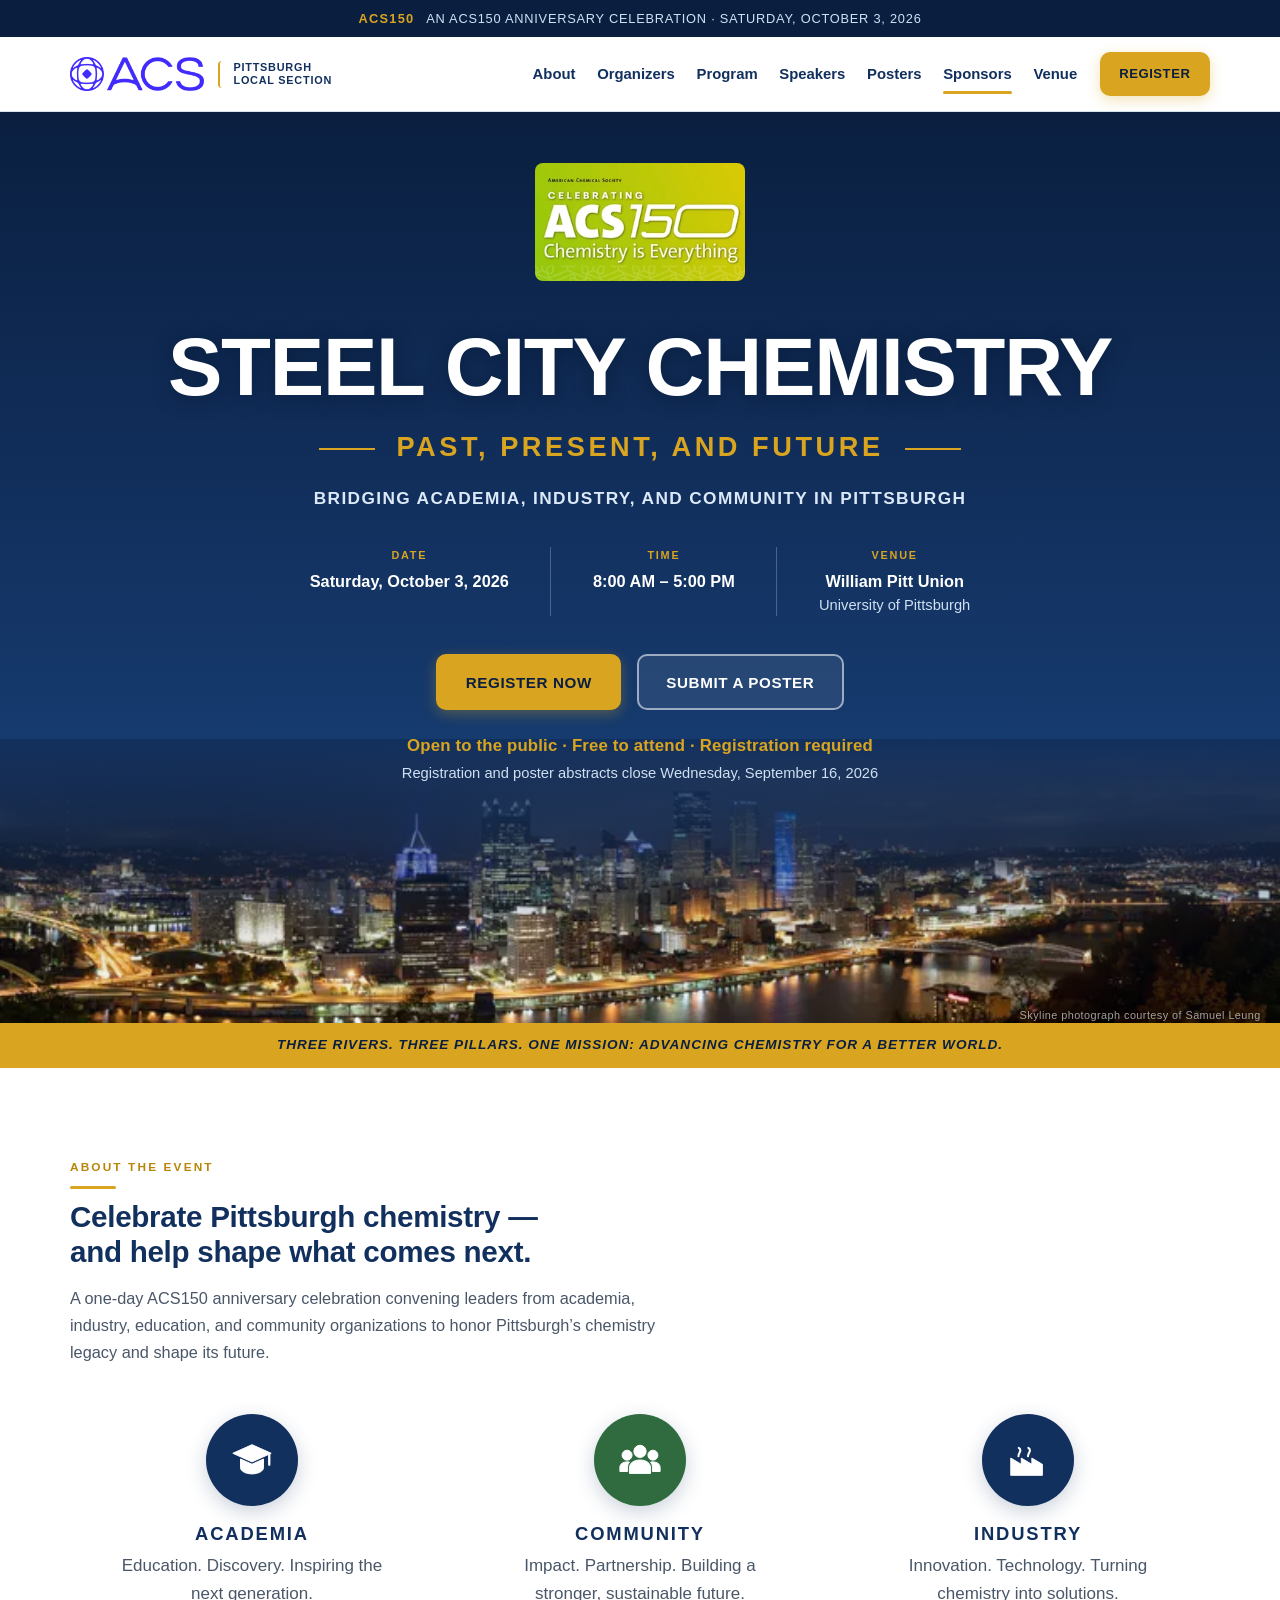
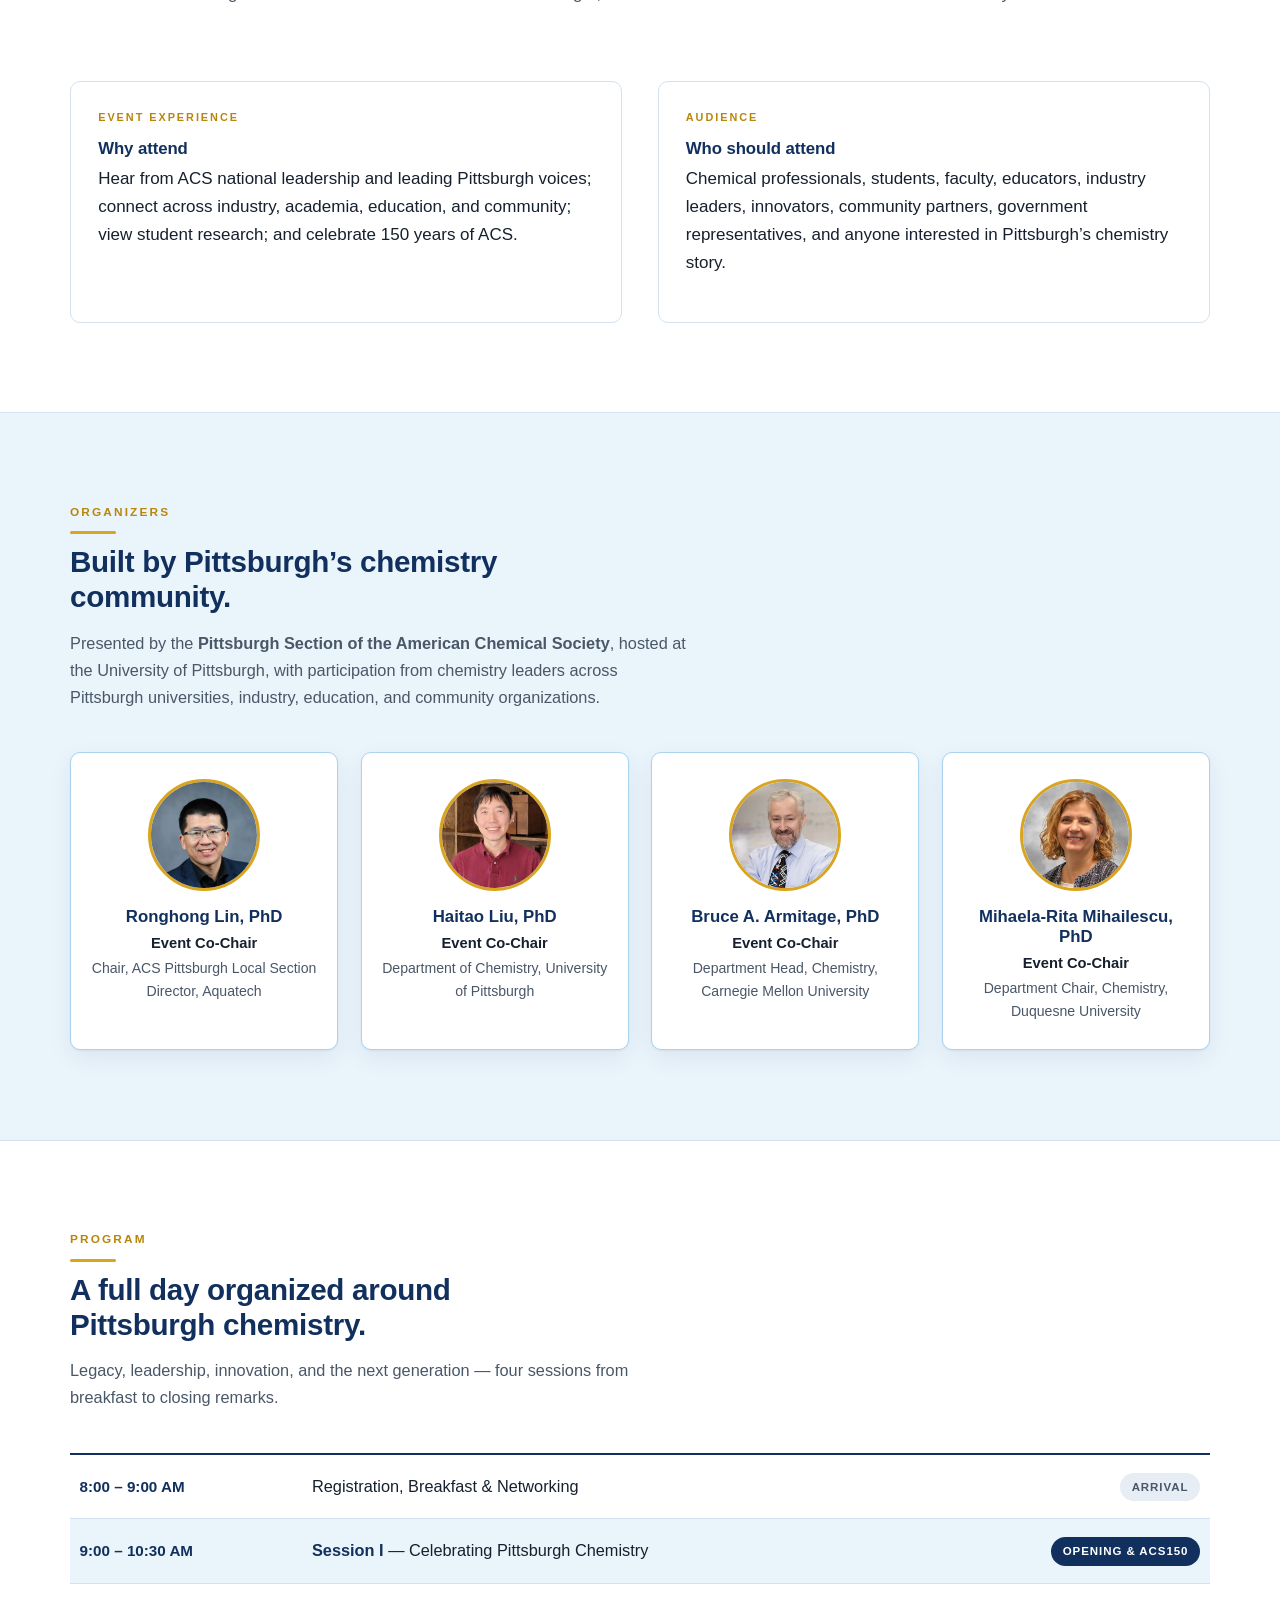
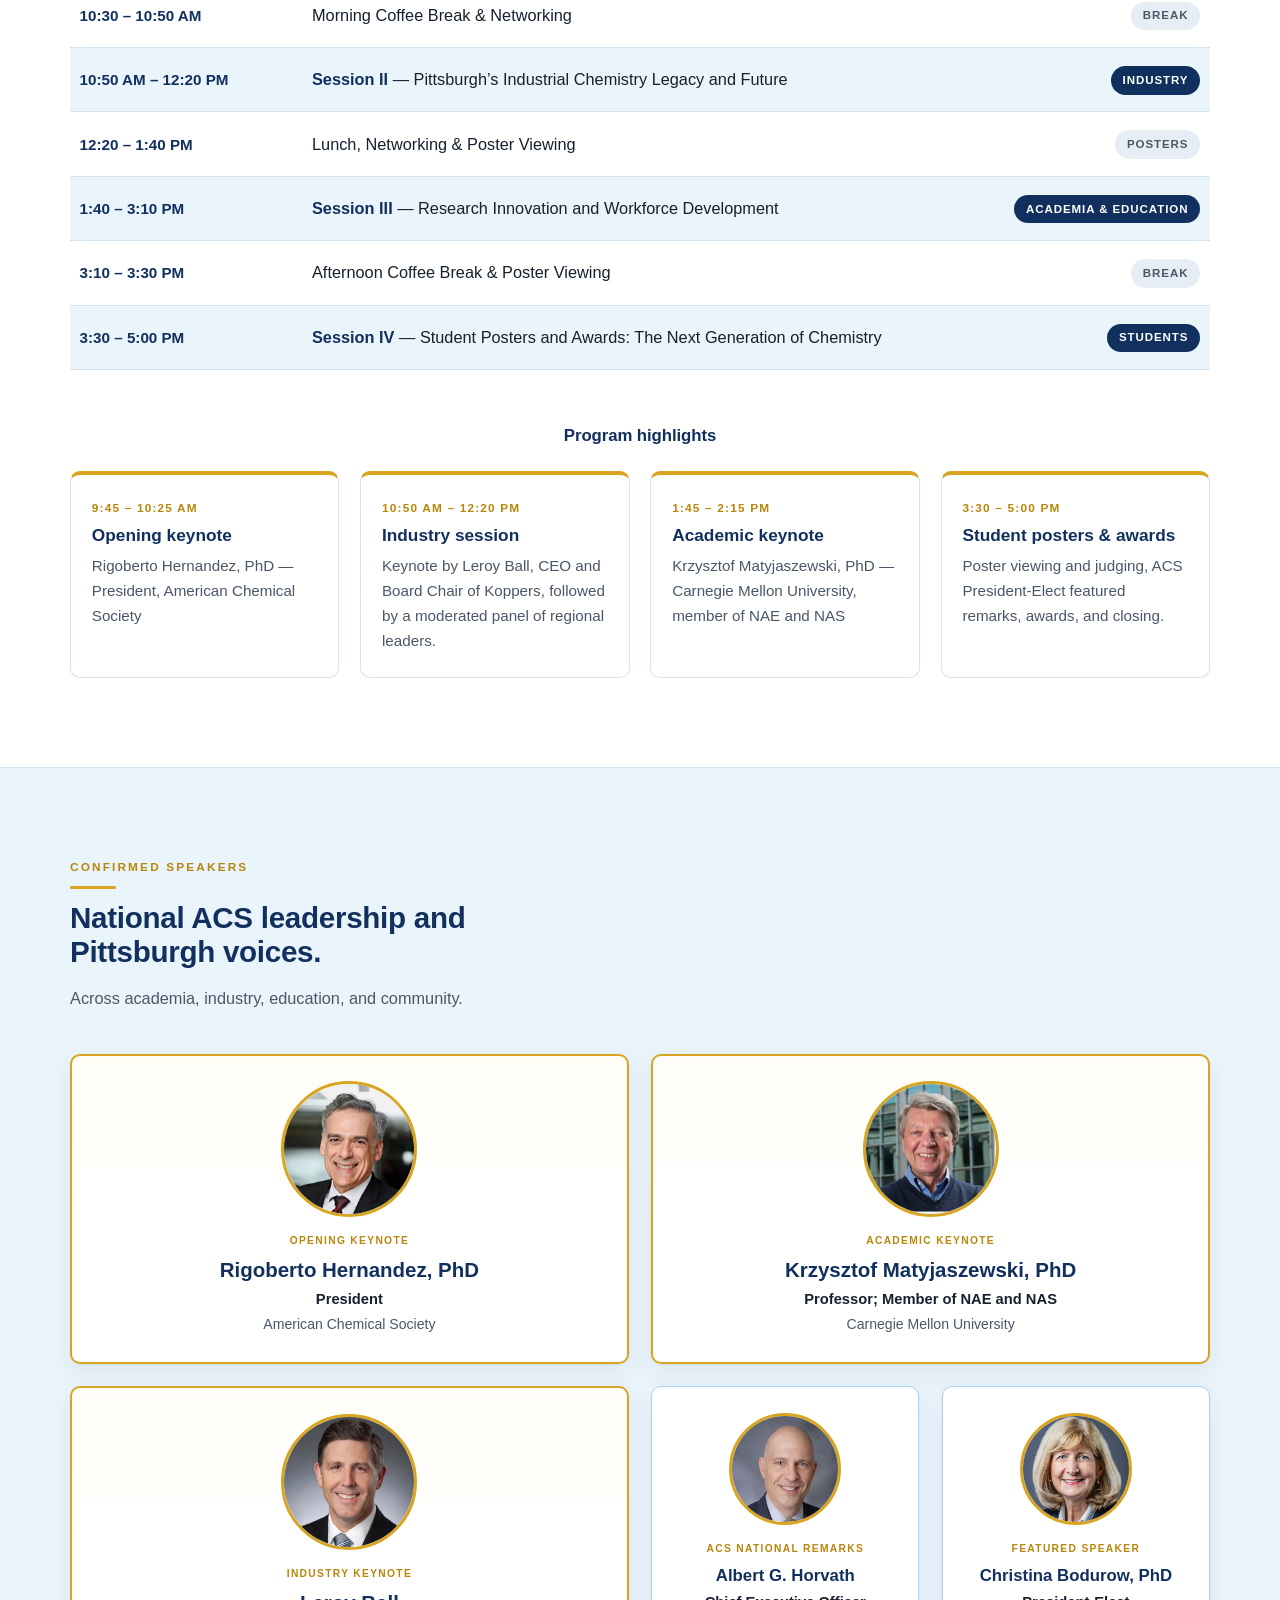
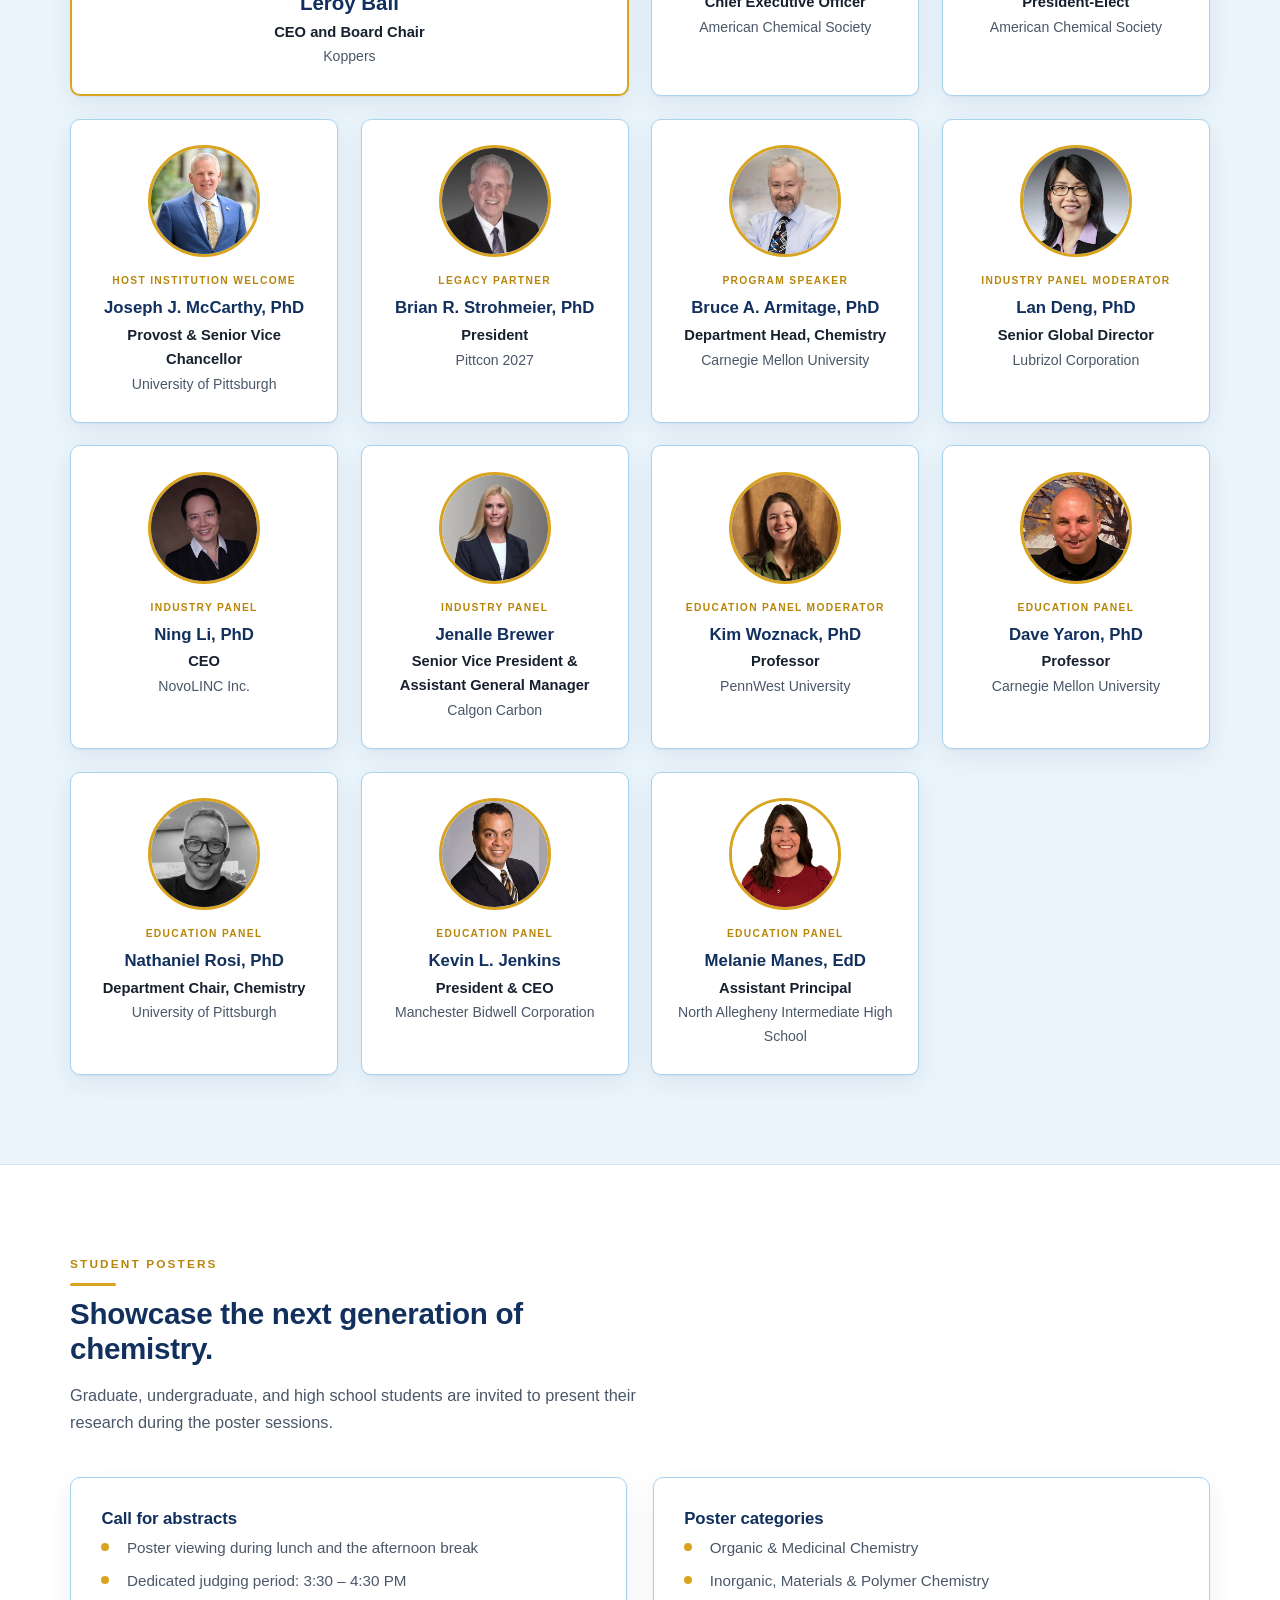
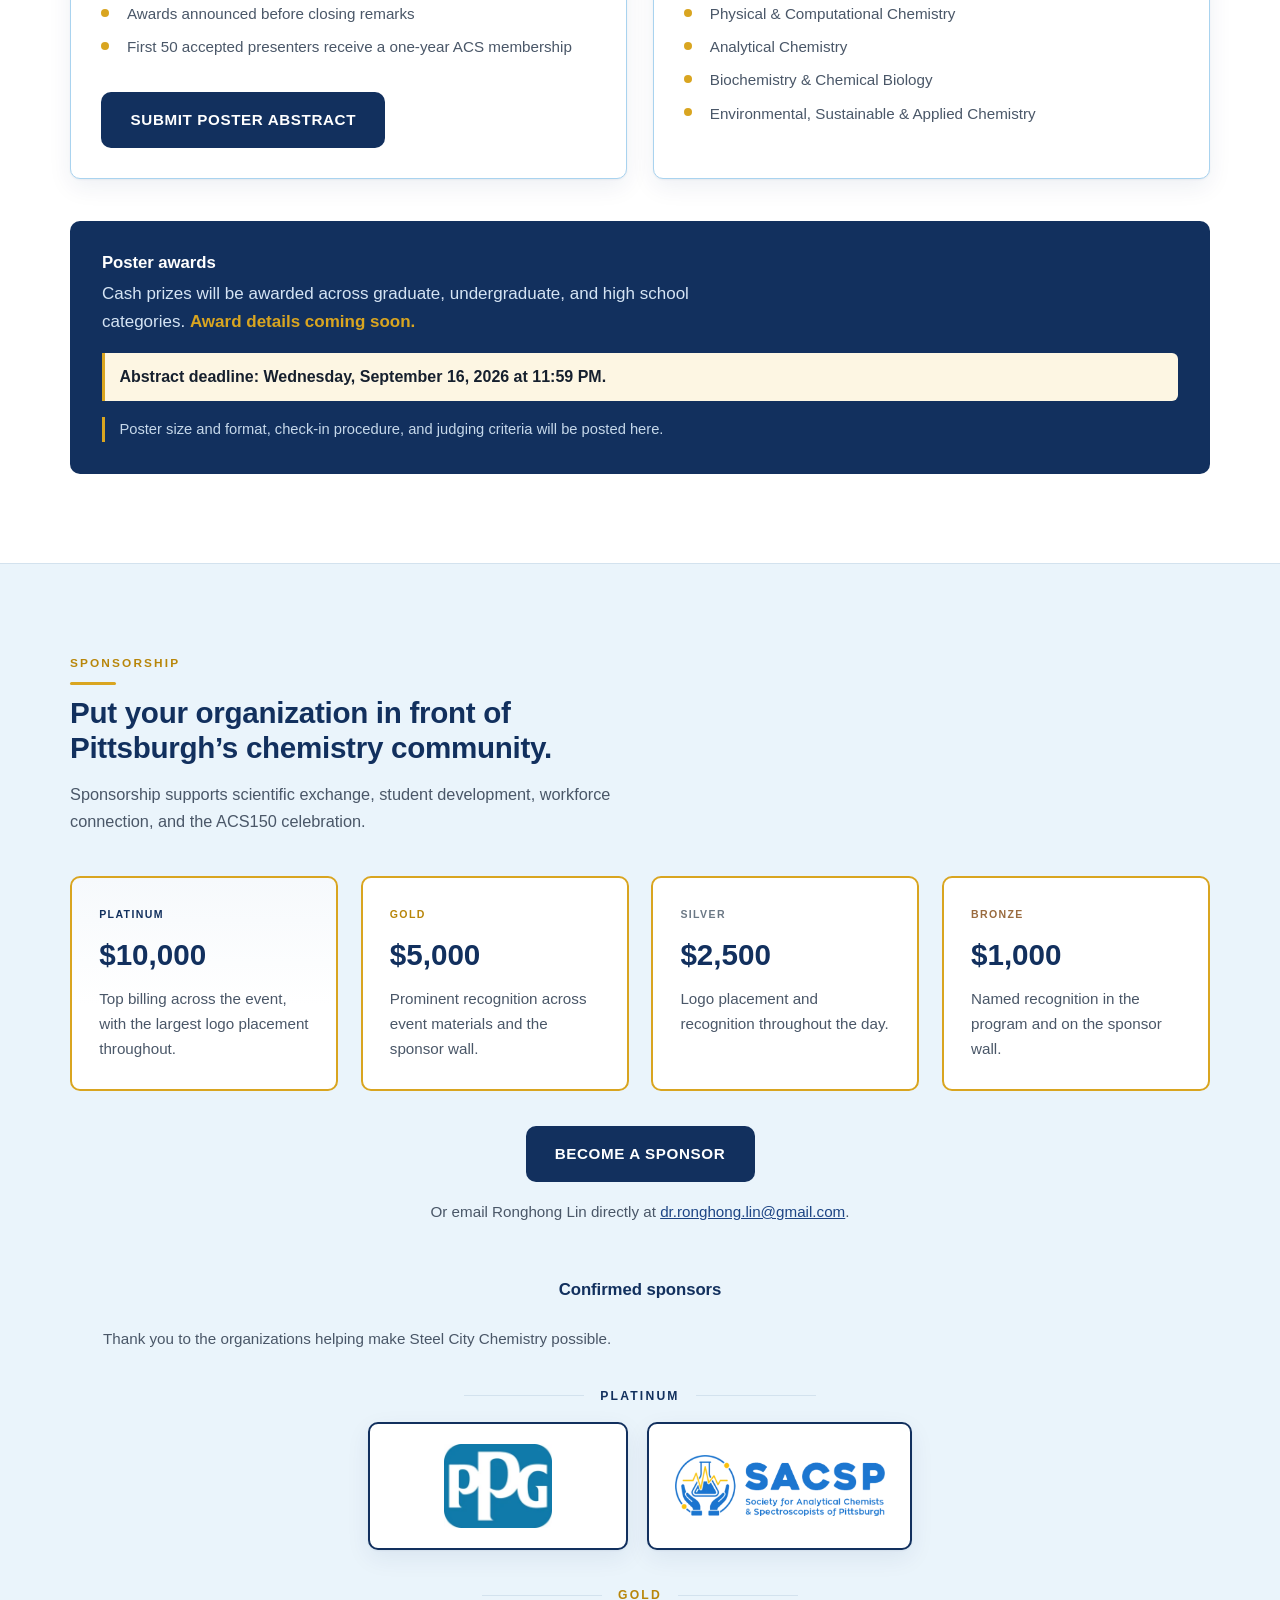
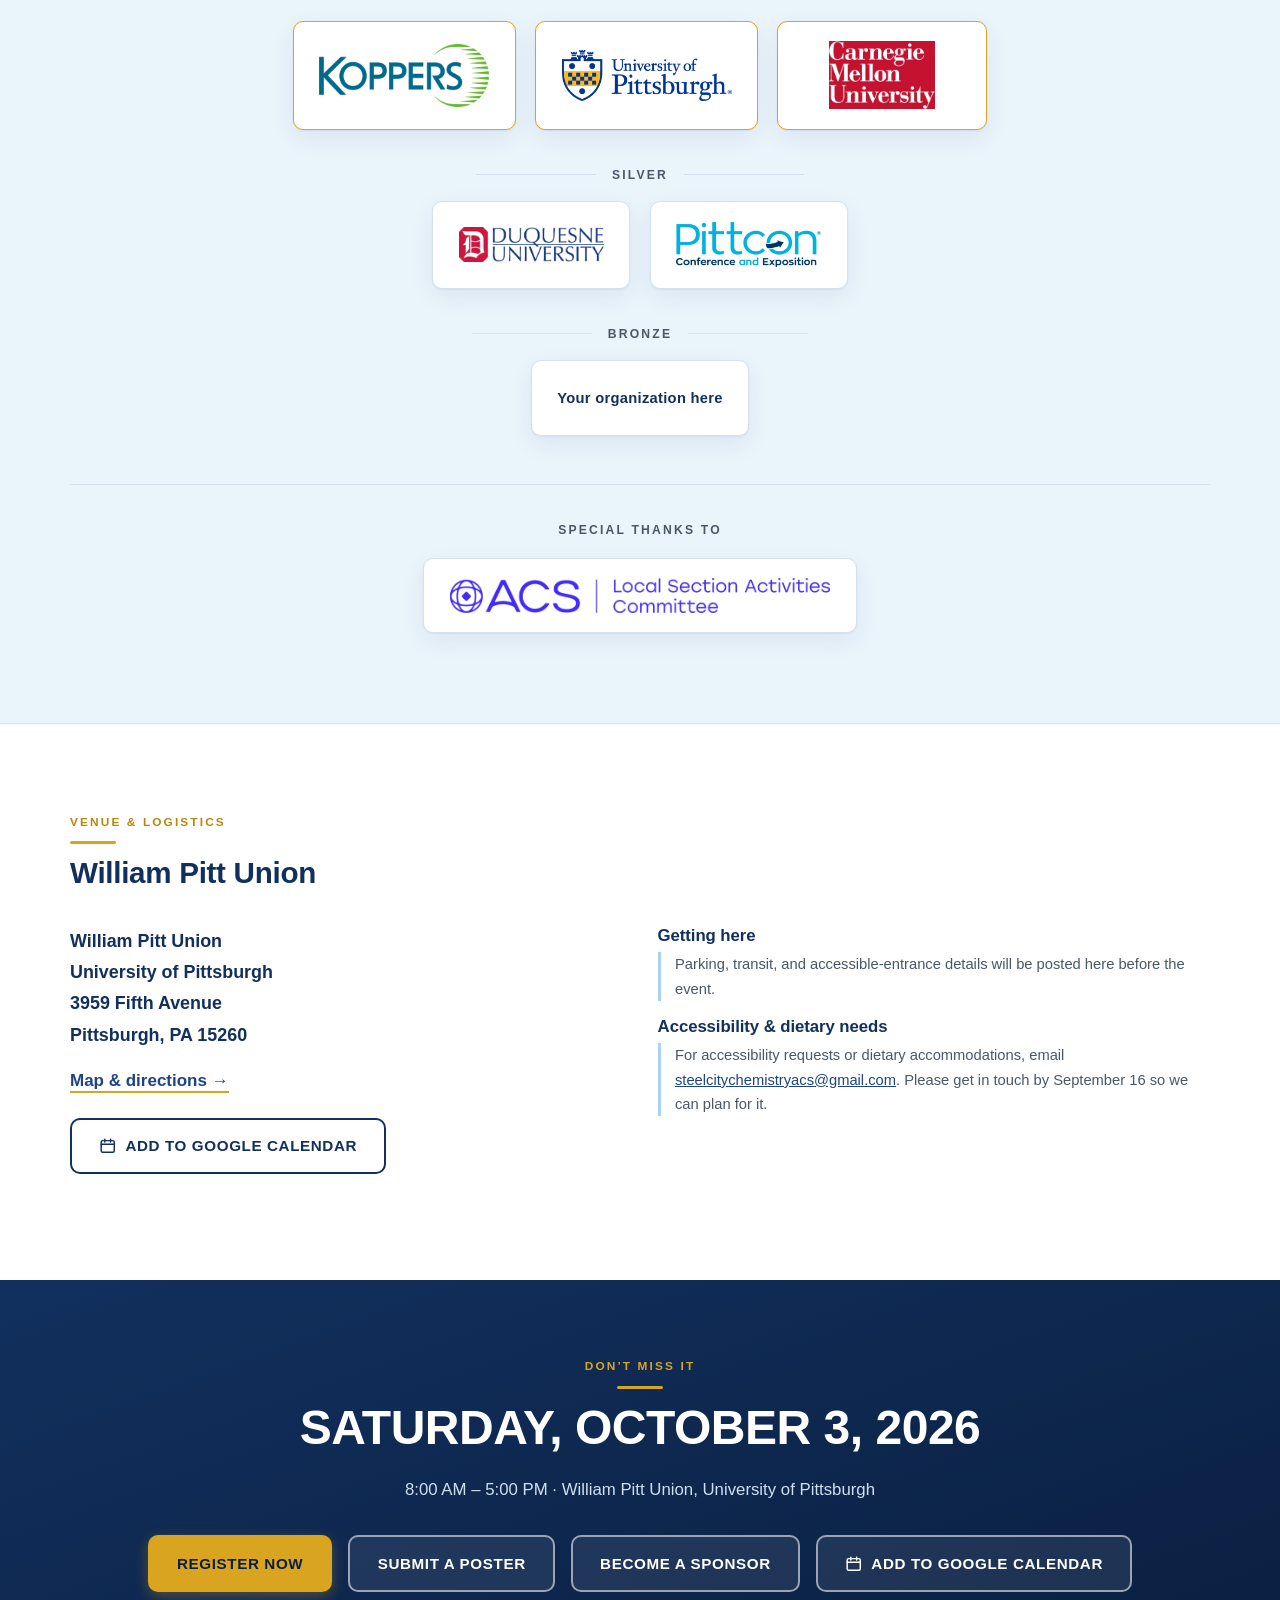
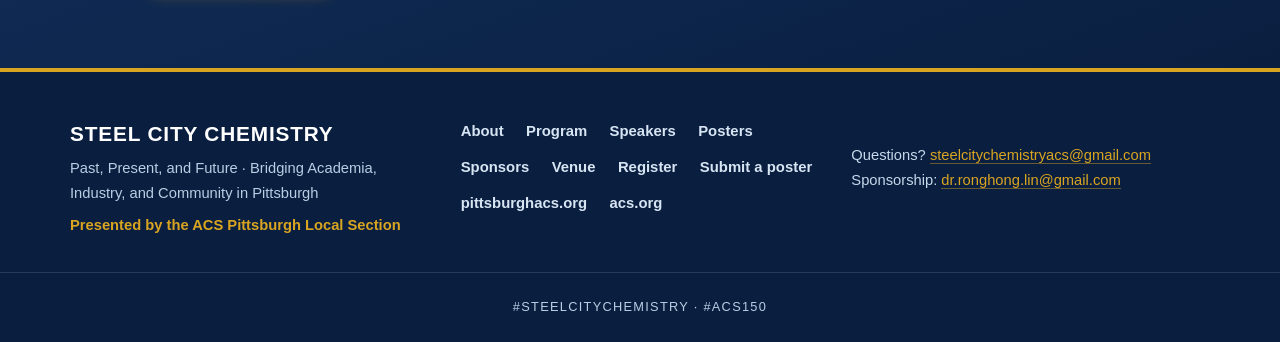
==== site/index.html @ dd47ca65 "Pittcon as a Silver sponsor; Brian R. Strohmeier Pittcon logo trimmed and scaled to match the other " ====
<!DOCTYPE html>
<html lang="en">
<head>
<meta charset="utf-8">
<meta name="viewport" content="width=device-width, initial-scale=1">
<title>Steel City Chemistry — Past, Present, and Future | ACS Pittsburgh</title>
<meta name="description" content="An ACS150 anniversary celebration bridging academia, industry, and community in Pittsburgh. Saturday, October 3, 2026, William Pitt Union, University of Pittsburgh.">
<meta property="og:title" content="Steel City Chemistry — Past, Present, and Future">
<meta property="og:description" content="An ACS150 anniversary celebration bridging academia, industry, and community in Pittsburgh. October 3, 2026 · William Pitt Union.">
<meta property="og:type" content="website">
<meta property="og:url" content="https://www.steelcitychemistry.com/">
<meta property="og:site_name" content="Steel City Chemistry">
<meta property="og:image" content="https://www.steelcitychemistry.com/assets/img/og-card.jpg">
<meta property="og:image:width" content="1200">
<meta property="og:image:height" content="630">
<meta name="twitter:card" content="summary_large_image">
<link rel="canonical" href="https://www.steelcitychemistry.com/">
<link rel="icon" href="assets/img/favicon.svg" type="image/svg+xml">
<link rel="stylesheet" href="styles.css?v=202608170937">
</head>
<body>

<a class="skip-link" href="#main">Skip to main content</a>

<div class="announce">
  <span class="announce__mark">ACS150</span>
  An ACS150 Anniversary Celebration · Saturday, October 3, 2026
</div>

<header class="site-header" id="siteHeader">
  <div class="wrap site-header__inner">
    <div class="brand">
      <a class="brand__acs" href="https://www.acs.org" target="_blank" rel="noopener"
         aria-label="American Chemical Society — acs.org (opens in a new tab)" title="ACS National — acs.org">
        <picture>
          <source srcset="assets/img/acs-logo.webp" type="image/webp">
          <img src="assets/img/acs-logo.png" alt="American Chemical Society" width="180" height="60" class="brand__logo">
        </picture>
      </a>
      <a class="brand__section" href="https://pittsburghacs.org" target="_blank" rel="noopener"
         aria-label="ACS Pittsburgh Local Section — pittsburghacs.org (opens in a new tab)" title="ACS Pittsburgh Local Section">
        Pittsburgh<br>Local Section
      </a>
    </div>

    <button class="nav-toggle" id="navToggle" aria-expanded="false" aria-controls="primaryNav">
      <span class="nav-toggle__bars" aria-hidden="true"><span></span><span></span><span></span></span>
      <span class="nav-toggle__label">Menu</span>
    </button>

    <nav class="nav" id="primaryNav" aria-label="Primary">
      <ul class="nav__list">
        <li><a href="#about">About</a></li>
        <li><a href="#organizers">Organizers</a></li>
        <li><a href="#program">Program</a></li>
        <li><a href="#speakers">Speakers</a></li>
        <li><a href="#posters">Posters</a></li>
        <li><a href="#sponsors">Sponsors</a></li>
        <li><a href="#venue">Venue</a></li>
      </ul>
      <a class="btn btn--gold btn--sm" href="register.html" data-cta="register-header">Register</a>
    </nav>
  </div>
</header>

<main id="main">

<!-- ============ HERO ============ -->
<section class="hero" id="top">
  <div class="hero__sky" aria-hidden="true"></div>
  <picture class="hero__art" aria-hidden="true">
    <source media="(min-width: 1100px)" srcset="assets/img/hero-1536.webp?v=202608170937" type="image/webp">
    <source media="(min-width: 700px)" srcset="assets/img/hero-1100.webp?v=202608170937" type="image/webp">
    <source srcset="assets/img/hero-760.webp?v=202608170937" type="image/webp">
    <img src="assets/img/hero-1536.jpg?v=202608170937" alt="" width="1536" height="350" fetchpriority="high" decoding="async">
  </picture>

  <div class="wrap hero__inner">
    <a class="hero__acs150-link" href="https://www.acs.org/150.html" target="_blank" rel="noopener"
       aria-label="ACS 150th Anniversary — acs.org/150 (opens in a new tab)" title="ACS 150th Anniversary — acs.org/150">
      <picture>
        <source srcset="assets/img/acs150.webp" type="image/webp">
        <img src="assets/img/acs150.png" alt="Celebrating ACS 150 — Chemistry is Everything" class="hero__acs150" width="425" height="252" loading="eager" decoding="async">
      </picture>
    </a>

    <h1 class="hero__title">Steel City Chemistry</h1>
    <p class="hero__sub">Past, Present, and Future</p>
    <p class="hero__tag">Bridging Academia, Industry, and Community in Pittsburgh</p>

    <dl class="hero__meta">
      <div><dt>Date</dt><dd>Saturday, October&nbsp;3, 2026</dd></div>
      <div><dt>Time</dt><dd>8:00&nbsp;AM – 5:00&nbsp;PM</dd></div>
      <div><dt>Venue</dt><dd>William Pitt Union<br><span>University of Pittsburgh</span></dd></div>
    </dl>

    <div class="hero__cta">
      <a class="btn btn--gold" href="register.html" data-cta="register-hero">Register Now</a>
      <a class="btn btn--ghost" href="posters.html" data-cta="poster-hero">Submit a Poster</a>
    </div>

    <p class="hero__open">
      <strong>Open to the public · Free to attend · Registration required</strong>
      <span>Registration and poster abstracts close Wednesday, September&nbsp;16, 2026</span>
    </p>
  </div>

  <p class="hero__credit">Skyline photograph courtesy of Samuel Leung</p>

  <p class="hero__rule">Three Rivers. Three Pillars. One Mission: Advancing Chemistry for a Better World.</p>
</section>

<!-- ============ ABOUT ============ -->
<section class="section" id="about">
  <div class="wrap">
    <p class="eyebrow">About the event</p>
    <h2 class="section__title">Celebrate Pittsburgh chemistry — and help shape what comes next.</h2>
    <p class="lede">
      A one-day ACS150 anniversary celebration convening leaders from academia, industry, education, and
      community organizations to honor Pittsburgh’s chemistry legacy and shape its future.
    </p>

    <div class="pillars">
      <article class="pillar pillar--academia">
        <span class="pillar__icon" aria-hidden="true">
          <svg viewBox="0 0 48 48" role="img"><path d="M24 8 4 17l20 9 20-9-20-9Z"/><path d="M12 23v9c0 3.5 5.4 6.5 12 6.5S36 35.5 36 32v-9l-12 5.4L12 23Z"/><path d="M42 18v11" stroke-width="2.4" stroke-linecap="round"/></svg>
        </span>
        <h3>Academia</h3>
        <p>Education. Discovery. Inspiring the next generation.</p>
      </article>
      <article class="pillar pillar--community">
        <span class="pillar__icon" aria-hidden="true">
          <svg viewBox="0 0 48 48" role="img"><circle cx="24" cy="15" r="6.4"/><circle cx="10.5" cy="19" r="5.2"/><circle cx="37.5" cy="19" r="5.2"/><path d="M24 24c-6.6 0-11 3.4-11 8.2V38h22v-5.8C35 27.4 30.6 24 24 24Z"/><path d="M10.5 26c-4.6 0-7.5 2.4-7.5 5.8V36h8v-4.2c0-2.2.7-4.2 2-5.7a12 12 0 0 0-2.5-.1Z"/><path d="M37.5 26c4.6 0 7.5 2.4 7.5 5.8V36h-8v-4.2c0-2.2-.7-4.2-2-5.7a12 12 0 0 1 2.5-.1Z"/></svg>
        </span>
        <h3>Community</h3>
        <p>Impact. Partnership. Building a stronger, sustainable future.</p>
      </article>
      <article class="pillar pillar--industry">
        <span class="pillar__icon" aria-hidden="true">
          <svg viewBox="0 0 48 48" role="img"><path d="M6 40V22l11 6.5V22l11 6.5V22l11 6.5V40H6Z"/><path d="M14 20c0-3 2-4 2-6s-1.6-2.6-1.6-2.6M24 20c0-3 2-4 2-6s-1.6-2.6-1.6-2.6" fill="none" stroke-width="2.2" stroke-linecap="round"/></svg>
        </span>
        <h3>Industry</h3>
        <p>Innovation. Technology. Turning chemistry into solutions.</p>
      </article>
    </div>

    <div class="split">
      <div class="split__col">
        <p class="eyebrow eyebrow--sm">Event experience</p>
        <h3 class="h-sub">Why attend</h3>
        <p>Hear from ACS national leadership and leading Pittsburgh voices; connect across industry, academia,
        education, and community; view student research; and celebrate 150 years of ACS.</p>
      </div>
      <div class="split__col">
        <p class="eyebrow eyebrow--sm">Audience</p>
        <h3 class="h-sub">Who should attend</h3>
        <p>Chemical professionals, students, faculty, educators, industry leaders, innovators, community partners,
        government representatives, and anyone interested in Pittsburgh’s chemistry story.</p>
      </div>
    </div>
  </div>
</section>

<!-- ============ ORGANIZERS ============ -->
<section class="section section--tint" id="organizers">
  <div class="wrap">
    <p class="eyebrow">Organizers</p>
    <h2 class="section__title">Built by Pittsburgh’s chemistry community.</h2>
    <p class="lede">
      Presented by the <strong>Pittsburgh Section of the American Chemical Society</strong>, hosted at the
      University of Pittsburgh, with participation from chemistry leaders across Pittsburgh universities,
      industry, education, and community organizations.
    </p>

    <ul class="people people--organizers">
      <li class="person">
        <picture><source srcset="assets/organizers/lin.webp" type="image/webp"><img class="avatar" src="assets/organizers/lin.jpg" alt="Ronghong Lin" width="400" height="400" loading="lazy" decoding="async"></picture>
        <h3 class="person__name">Ronghong Lin, PhD</h3>
        <p class="person__role">Event Co-Chair</p>
        <p class="person__org">Chair, ACS Pittsburgh Local Section<br>Director, Aquatech</p>
      </li>
      <li class="person">
        <picture><source srcset="assets/organizers/liu.webp" type="image/webp"><img class="avatar" src="assets/organizers/liu.jpg" alt="Haitao Liu" width="400" height="400" loading="lazy" decoding="async"></picture>
        <h3 class="person__name">Haitao Liu, PhD</h3>
        <p class="person__role">Event Co-Chair</p>
        <p class="person__org">Department of Chemistry, University of Pittsburgh</p>
      </li>
      <li class="person">
        <picture><source srcset="assets/speakers/armitage.webp" type="image/webp"><img class="avatar" src="assets/speakers/armitage.jpg" alt="Bruce A. Armitage" width="400" height="400" loading="lazy" decoding="async"></picture>
        <h3 class="person__name">Bruce A. Armitage, PhD</h3>
        <p class="person__role">Event Co-Chair</p>
        <p class="person__org">Department Head, Chemistry, Carnegie Mellon University</p>
      </li>
      <li class="person">
        <picture><source srcset="assets/organizers/mihailescu.webp" type="image/webp"><img class="avatar" src="assets/organizers/mihailescu.jpg" alt="Mihaela-Rita Mihailescu" width="400" height="400" loading="lazy" decoding="async"></picture>
        <h3 class="person__name">Mihaela-Rita Mihailescu, PhD</h3>
        <p class="person__role">Event Co-Chair</p>
        <p class="person__org">Department Chair, Chemistry, Duquesne University</p>
      </li>
    </ul>
  </div>
</section>

<!-- ============ PROGRAM ============ -->
<section class="section" id="program">
  <div class="wrap">
    <p class="eyebrow">Program</p>
    <h2 class="section__title">A full day organized around Pittsburgh chemistry.</h2>
    <p class="lede">Legacy, leadership, innovation, and the next generation — four sessions from breakfast to closing remarks.</p>

    <ol class="agenda">
      <li class="agenda__row">
        <p class="agenda__time"><time>8:00 – 9:00 AM</time></p>
        <p class="agenda__what">Registration, Breakfast &amp; Networking</p>
        <p class="agenda__focus"><span class="chip">Arrival</span></p>
      </li>
      <li class="agenda__row agenda__row--session">
        <p class="agenda__time"><time>9:00 – 10:30 AM</time></p>
        <p class="agenda__what"><strong>Session I</strong> — Celebrating Pittsburgh Chemistry</p>
        <p class="agenda__focus"><span class="chip chip--navy">Opening &amp; ACS150</span></p>
      </li>
      <li class="agenda__row">
        <p class="agenda__time"><time>10:30 – 10:50 AM</time></p>
        <p class="agenda__what">Morning Coffee Break &amp; Networking</p>
        <p class="agenda__focus"><span class="chip">Break</span></p>
      </li>
      <li class="agenda__row agenda__row--session">
        <p class="agenda__time"><time>10:50 AM – 12:20 PM</time></p>
        <p class="agenda__what"><strong>Session II</strong> — Pittsburgh’s Industrial Chemistry Legacy and Future</p>
        <p class="agenda__focus"><span class="chip chip--navy">Industry</span></p>
      </li>
      <li class="agenda__row">
        <p class="agenda__time"><time>12:20 – 1:40 PM</time></p>
        <p class="agenda__what">Lunch, Networking &amp; Poster Viewing</p>
        <p class="agenda__focus"><span class="chip">Posters</span></p>
      </li>
      <li class="agenda__row agenda__row--session">
        <p class="agenda__time"><time>1:40 – 3:10 PM</time></p>
        <p class="agenda__what"><strong>Session III</strong> — Research Innovation and Workforce Development</p>
        <p class="agenda__focus"><span class="chip chip--navy">Academia &amp; Education</span></p>
      </li>
      <li class="agenda__row">
        <p class="agenda__time"><time>3:10 – 3:30 PM</time></p>
        <p class="agenda__what">Afternoon Coffee Break &amp; Poster Viewing</p>
        <p class="agenda__focus"><span class="chip">Break</span></p>
      </li>
      <li class="agenda__row agenda__row--session">
        <p class="agenda__time"><time>3:30 – 5:00 PM</time></p>
        <p class="agenda__what"><strong>Session IV</strong> — Student Posters and Awards: The Next Generation of Chemistry</p>
        <p class="agenda__focus"><span class="chip chip--navy">Students</span></p>
      </li>
    </ol>

    <h3 class="h-sub h-sub--center">Program highlights</h3>
    <div class="highlights">
      <article class="highlight">
        <p class="highlight__time">9:45 – 10:25 AM</p>
        <h4>Opening keynote</h4>
        <p>Rigoberto Hernandez, PhD — President, American Chemical Society</p>
      </article>
      <article class="highlight">
        <p class="highlight__time">10:50 AM – 12:20 PM</p>
        <h4>Industry session</h4>
        <p>Keynote by Leroy Ball, CEO and Board Chair of Koppers, followed by a moderated panel of regional leaders.</p>
      </article>
      <article class="highlight">
        <p class="highlight__time">1:45 – 2:15 PM</p>
        <h4>Academic keynote</h4>
        <p>Krzysztof Matyjaszewski, PhD — Carnegie Mellon University, member of NAE and NAS</p>
      </article>
      <article class="highlight">
        <p class="highlight__time">3:30 – 5:00 PM</p>
        <h4>Student posters &amp; awards</h4>
        <p>Poster viewing and judging, ACS President-Elect featured remarks, awards, and closing.</p>
      </article>
    </div>
  </div>
</section>

<!-- ============ SPEAKERS ============ -->
<section class="section section--tint" id="speakers">
  <div class="wrap">
    <p class="eyebrow">Confirmed speakers</p>
    <h2 class="section__title">National ACS leadership and Pittsburgh voices.</h2>
    <p class="lede">Across academia, industry, education, and community.</p>


    <!-- Headshots supplied by the organizers. Every speaker card now has one. -->
    <ul class="people people--speakers" id="speakerGrid">

      <li class="person person--featured" data-cat="acs">
        <picture><source srcset="assets/speakers/hernandez.webp" type="image/webp"><img class="avatar" src="assets/speakers/hernandez.jpg" alt="Rigoberto Hernandez" width="400" height="400" loading="lazy" decoding="async"></picture>
        <p class="person__tag">Opening Keynote</p>
        <h3 class="person__name">Rigoberto Hernandez, PhD</h3>
        <p class="person__role">President</p>
        <p class="person__org">American Chemical Society</p>
      </li>

      <li class="person person--featured" data-cat="academia">
        <picture><source srcset="assets/speakers/matyjaszewski.webp" type="image/webp"><img class="avatar" src="assets/speakers/matyjaszewski.jpg" alt="Krzysztof Matyjaszewski" width="400" height="400" loading="lazy" decoding="async"></picture>
        <p class="person__tag">Academic Keynote</p>
        <h3 class="person__name">Krzysztof Matyjaszewski, PhD</h3>
        <p class="person__role">Professor; Member of NAE and NAS</p>
        <p class="person__org">Carnegie Mellon University</p>
      </li>

      <li class="person person--featured" data-cat="industry">
        <picture><source srcset="assets/speakers/ball.webp" type="image/webp"><img class="avatar" src="assets/speakers/ball.jpg" alt="Leroy Ball" width="400" height="400" loading="lazy" decoding="async"></picture>
        <p class="person__tag">Industry Keynote</p>
        <h3 class="person__name">Leroy Ball</h3>
        <p class="person__role">CEO and Board Chair</p>
        <p class="person__org">Koppers</p>
      </li>

      <li class="person" data-cat="acs">
        <picture><source srcset="assets/speakers/horvath.webp" type="image/webp"><img class="avatar" src="assets/speakers/horvath.jpg" alt="Albert G. Horvath" width="400" height="400" loading="lazy" decoding="async"></picture>
        <p class="person__tag">ACS National Remarks</p>
        <h3 class="person__name">Albert G. Horvath</h3>
        <p class="person__role">Chief Executive Officer</p>
        <p class="person__org">American Chemical Society</p>
      </li>

      <li class="person" data-cat="acs">
        <picture><source srcset="assets/speakers/bodurow.webp" type="image/webp"><img class="avatar" src="assets/speakers/bodurow.jpg" alt="Christina Bodurow" width="400" height="400" loading="lazy" decoding="async"></picture>
        <p class="person__tag">Featured Speaker</p>
        <h3 class="person__name">Christina Bodurow, PhD</h3>
        <p class="person__role">President-Elect</p>
        <p class="person__org">American Chemical Society</p>
      </li>

      <li class="person" data-cat="academia">
        <picture><source srcset="assets/speakers/mccarthy.webp" type="image/webp"><img class="avatar" src="assets/speakers/mccarthy.jpg" alt="Joseph J. McCarthy" width="400" height="400" loading="lazy" decoding="async"></picture>
        <p class="person__tag">Host Institution Welcome</p>
        <h3 class="person__name">Joseph J. McCarthy, PhD</h3>
        <p class="person__role">Provost &amp; Senior Vice Chancellor</p>
        <p class="person__org">University of Pittsburgh</p>
      </li>

      <li class="person" data-cat="industry">
        <picture><source srcset="assets/speakers/strohmeier.webp" type="image/webp"><img class="avatar" src="assets/speakers/strohmeier.jpg" alt="Brian R. Strohmeier" width="400" height="400" loading="lazy" decoding="async"></picture>
        <p class="person__tag">Legacy Partner</p>
        <h3 class="person__name">Brian R. Strohmeier, PhD</h3>
        <p class="person__role">President</p>
        <p class="person__org">Pittcon 2027</p>
      </li>

      <li class="person" data-cat="academia">
        <picture><source srcset="assets/organizers/armitage.webp" type="image/webp"><img class="avatar" src="assets/organizers/armitage.jpg" alt="Bruce A. Armitage" width="400" height="400" loading="lazy" decoding="async"></picture>
        <p class="person__tag">Program Speaker</p>
        <h3 class="person__name">Bruce A. Armitage, PhD</h3>
        <p class="person__role">Department Head, Chemistry</p>
        <p class="person__org">Carnegie Mellon University</p>
      </li>

      <li class="person" data-cat="industry">
        <picture><source srcset="assets/speakers/deng.webp" type="image/webp"><img class="avatar" src="assets/speakers/deng.jpg" alt="Lan Deng" width="400" height="400" loading="lazy" decoding="async"></picture>
        <p class="person__tag">Industry Panel Moderator</p>
        <h3 class="person__name">Lan Deng, PhD</h3>
        <p class="person__role">Senior Global Director</p>
        <p class="person__org">Lubrizol Corporation</p>
      </li>

      <li class="person" data-cat="industry">
        <picture><source srcset="assets/speakers/li.webp" type="image/webp"><img class="avatar" src="assets/speakers/li.jpg" alt="Ning Li" width="400" height="400" loading="lazy" decoding="async"></picture>
        <p class="person__tag">Industry Panel</p>
        <h3 class="person__name">Ning Li, PhD</h3>
        <p class="person__role">CEO</p>
        <p class="person__org">NovoLINC Inc.</p>
      </li>

      <li class="person" data-cat="industry">
        <picture><source srcset="assets/speakers/brewer.webp" type="image/webp"><img class="avatar" src="assets/speakers/brewer.jpg" alt="Jenalle Brewer" width="400" height="400" loading="lazy" decoding="async"></picture>
        <p class="person__tag">Industry Panel</p>
        <h3 class="person__name">Jenalle Brewer</h3>
        <p class="person__role">Senior Vice President &amp; Assistant General Manager</p>
        <p class="person__org">Calgon Carbon</p>
      </li>

      <li class="person" data-cat="education">
        <picture><source srcset="assets/speakers/woznack.webp" type="image/webp"><img class="avatar" src="assets/speakers/woznack.jpg" alt="Kim Woznack" width="400" height="400" loading="lazy" decoding="async"></picture>
        <p class="person__tag">Education Panel Moderator</p>
        <h3 class="person__name">Kim Woznack, PhD</h3>
        <p class="person__role">Professor</p>
        <p class="person__org">PennWest University</p>
      </li>

      <li class="person" data-cat="education">
        <picture><source srcset="assets/speakers/yaron.webp" type="image/webp"><img class="avatar" src="assets/speakers/yaron.jpg" alt="Dave Yaron" width="400" height="400" loading="lazy" decoding="async"></picture>
        <p class="person__tag">Education Panel</p>
        <h3 class="person__name">Dave Yaron, PhD</h3>
        <p class="person__role">Professor</p>
        <p class="person__org">Carnegie Mellon University</p>
      </li>

      <li class="person" data-cat="education">
        <picture><source srcset="assets/speakers/rosi.webp" type="image/webp"><img class="avatar" src="assets/speakers/rosi.jpg" alt="Nathaniel Rosi" width="400" height="400" loading="lazy" decoding="async"></picture>
        <p class="person__tag">Education Panel</p>
        <h3 class="person__name">Nathaniel Rosi, PhD</h3>
        <p class="person__role">Department Chair, Chemistry</p>
        <p class="person__org">University of Pittsburgh</p>
      </li>

      <li class="person" data-cat="education">
        <picture><source srcset="assets/speakers/jenkins.webp" type="image/webp"><img class="avatar" src="assets/speakers/jenkins.jpg" alt="Kevin L. Jenkins" width="400" height="400" loading="lazy" decoding="async"></picture>
        <p class="person__tag">Education Panel</p>
        <h3 class="person__name">Kevin L. Jenkins</h3>
        <p class="person__role">President &amp; CEO</p>
        <p class="person__org">Manchester Bidwell Corporation</p>
      </li>

      <li class="person" data-cat="education">
        <picture><source srcset="assets/speakers/manes.webp" type="image/webp"><img class="avatar" src="assets/speakers/manes.jpg" alt="Melanie Manes" width="400" height="400" loading="lazy" decoding="async"></picture>
        <p class="person__tag">Education Panel</p>
        <h3 class="person__name">Melanie Manes, EdD</h3>
        <p class="person__role">Assistant Principal</p>
        <p class="person__org">North Allegheny Intermediate High School</p>
      </li>

    </ul>
  </div>
</section>

<!-- ============ STUDENT POSTERS ============ -->
<section class="section" id="posters">
  <div class="wrap">
    <p class="eyebrow">Student posters</p>
    <h2 class="section__title">Showcase the next generation of chemistry.</h2>
    <p class="lede">
      Graduate, undergraduate, and high school students are invited to present their research
      during the poster sessions.
    </p>

    <div class="takepart">
      <article class="card card--cta">
        <h3 class="h-sub">Call for abstracts</h3>
        <ul class="ticks">
          <li>Poster viewing during lunch and the afternoon break</li>
          <li>Dedicated judging period: 3:30 – 4:30 PM</li>
          <li>Awards announced before closing remarks</li>
          <li>First 50 accepted presenters receive a one-year ACS membership</li>
        </ul>
        <a class="btn btn--navy" href="posters.html" data-cta="poster-section">Submit Poster Abstract</a>
      </article>

      <article class="card card--cta">
        <h3 class="h-sub">Poster categories</h3>
        <ul class="ticks">
          <li>Organic &amp; Medicinal Chemistry</li>
          <li>Inorganic, Materials &amp; Polymer Chemistry</li>
          <li>Physical &amp; Computational Chemistry</li>
          <li>Analytical Chemistry</li>
          <li>Biochemistry &amp; Chemical Biology</li>
          <li>Environmental, Sustainable &amp; Applied Chemistry</li>
        </ul>
      </article>
    </div>

    <div class="awards">
      <h3 class="h-sub">Poster awards</h3>
      <p class="awards__lede">
        Cash prizes will be awarded across graduate, undergraduate, and high school categories.
        <strong>Award details coming soon.</strong>
      </p>
      <p class="note note--deadline">
        <strong>Abstract deadline: Wednesday, September&nbsp;16, 2026 at 11:59&nbsp;PM.</strong>
      </p>
      <!-- PENDING: award values per category, poster size/format, check-in procedure,
           judging criteria -->
      <p class="note">
        Poster size and format, check-in procedure, and judging criteria
        will be posted here.
      </p>
    </div>
  </div>
</section>
<!-- ============ SPONSORSHIP ============ -->
<section class="section section--tint" id="sponsors">
  <div class="wrap">
    <p class="eyebrow">Sponsorship</p>
    <h2 class="section__title">Put your organization in front of Pittsburgh’s chemistry community.</h2>
    <p class="lede">
      Sponsorship supports scientific exchange, student development, workforce connection,
      and the ACS150 celebration.
    </p>

    <div class="opps opps--tiers">
      <article class="opp opp--platinum">
        <p class="opp__label">Platinum</p>
        <p class="opp__price">$10,000</p>
        <p>Top billing across the event, with the largest logo placement throughout.</p>
      </article>
      <article class="opp opp--gold">
        <p class="opp__label">Gold</p>
        <p class="opp__price">$5,000</p>
        <p>Prominent recognition across event materials and the sponsor wall.</p>
      </article>
      <article class="opp opp--silver">
        <p class="opp__label">Silver</p>
        <p class="opp__price">$2,500</p>
        <p>Logo placement and recognition throughout the day.</p>
      </article>
      <article class="opp opp--bronze">
        <p class="opp__label">Bronze</p>
        <p class="opp__price">$1,000</p>
        <p>Named recognition in the program and on the sponsor wall.</p>
      </article>
    </div>

    <p class="center">
      <a class="btn btn--navy" data-cta="sponsor"
         href="mailto:dr.ronghong.lin@gmail.com?subject=Steel%20City%20Chemistry%3A%20Sponsorship%20inquiry">
        Become a Sponsor
      </a>
    </p>
    <p class="center contact-line">
      Or email Ronghong Lin directly at
      <a href="mailto:dr.ronghong.lin@gmail.com?subject=Steel%20City%20Chemistry%3A%20Sponsorship%20inquiry">dr.ronghong.lin@gmail.com</a>.
    </p>

    <h3 class="h-sub h-sub--center" id="confirmed-sponsors">Confirmed sponsors</h3>
    <p class="center lede lede--sm">Thank you to the organizations helping make Steel City Chemistry possible.</p>

    <!-- LINKS PENDING: wrap each logo in a link to the sponsor's website once
         the organizers confirm the URLs they want used. -->
    <div class="tier">
      <p class="tier__label tier__label--platinum">Platinum</p>
      <ul class="logos logos--platinum">
        <li class="logo"><a href="https://www.ppg.com" target="_blank" rel="noopener"
             aria-label="PPG (opens in a new tab)" title="PPG"><picture><source srcset="assets/sponsors/ppg.webp" type="image/webp"><img src="assets/sponsors/ppg.png" alt="PPG" loading="lazy" decoding="async"></picture></a></li>
        <li class="logo"><a href="https://chemistryoutreach.org" target="_blank" rel="noopener"
             aria-label="SACSP (opens in a new tab)" title="SACSP"><picture><source srcset="assets/sponsors/sacsp.webp" type="image/webp"><img src="assets/sponsors/sacsp.png" alt="SACSP — Society for Analytical Chemists & Spectroscopists of Pittsburgh" loading="lazy" decoding="async"></picture></a></li>
      </ul>
    </div>

    <div class="tier">
      <p class="tier__label tier__label--gold">Gold</p>
      <ul class="logos logos--gold">
        <li class="logo"><a href="https://www.koppers.com" target="_blank" rel="noopener"
             aria-label="Koppers (opens in a new tab)" title="Koppers"><picture><source srcset="assets/sponsors/koppers.webp" type="image/webp"><img src="assets/sponsors/koppers.png" alt="Koppers" loading="lazy" decoding="async"></picture></a></li>
        <li class="logo"><a href="https://www.chem.pitt.edu" target="_blank" rel="noopener"
             aria-label="University of Pittsburgh (opens in a new tab)" title="University of Pittsburgh"><picture><source srcset="assets/sponsors/pitt.webp" type="image/webp"><img src="assets/sponsors/pitt.png" alt="University of Pittsburgh" loading="lazy" decoding="async"></picture></a></li>
        <li class="logo"><a href="https://www.cmu.edu/chemistry" target="_blank" rel="noopener"
             aria-label="Carnegie Mellon University (opens in a new tab)" title="Carnegie Mellon University"><picture><source srcset="assets/sponsors/cmu.webp" type="image/webp"><img src="assets/sponsors/cmu.png" alt="Carnegie Mellon University" loading="lazy" decoding="async"></picture></a></li>
      </ul>
    </div>

    <div class="tier">
      <p class="tier__label tier__label--silver">Silver</p>
      <ul class="logos logos--silver">
        <li class="logo"><a href="https://www.duq.edu" target="_blank" rel="noopener"
             aria-label="Duquesne University (opens in a new tab)" title="Duquesne University"><picture><source srcset="assets/sponsors/duquesne.webp" type="image/webp"><img src="assets/sponsors/duquesne.png" alt="Duquesne University" loading="lazy" decoding="async"></picture></a></li>
        <li class="logo"><a href="https://pittcon.org" target="_blank" rel="noopener"
             aria-label="Pittcon Conference and Exposition (opens in a new tab)" title="Pittcon Conference and Exposition"><picture><source srcset="assets/sponsors/pittcon.webp" type="image/webp"><img src="assets/sponsors/pittcon.png" alt="Pittcon Conference and Exposition" loading="lazy" decoding="async"></picture></a></li>
      </ul>
    </div>

    <div class="tier">
      <p class="tier__label tier__label--bronze">Bronze</p>
      <ul class="logos logos--bronze">
        <li class="logo logo--empty"><span>Your organization here</span></li>
      </ul>
    </div>

    <div class="thanks-to">
      <p class="thanks-to__label">Special thanks to</p>
      <ul class="logos logos--thanks">
        <li class="logo"><a href="https://www.acs.org/150.html" target="_blank" rel="noopener"
             aria-label="ACS Local Section Activities Committee (opens in a new tab)" title="ACS Local Section Activities Committee"><picture><source srcset="assets/sponsors/lsac.webp" type="image/webp"><img src="assets/sponsors/lsac.png" alt="ACS Local Section Activities Committee" loading="lazy" decoding="async"></picture></a></li>
      </ul>
    </div>
  </div>
</section>
<!-- ============ VENUE ============ -->
<section class="section" id="venue">
  <div class="wrap">
    <p class="eyebrow">Venue &amp; logistics</p>
    <h2 class="section__title">William Pitt Union</h2>

    <div class="venue">
      <div class="venue__col">
        <address>
          William Pitt Union<br>
          University of Pittsburgh<br>
          3959 Fifth Avenue<br>
          Pittsburgh, PA 15260
        </address>
        <p>
          <a class="link-arrow" href="https://maps.google.com/?q=William+Pitt+Union,+3959+Fifth+Ave,+Pittsburgh,+PA+15260"
             target="_blank" rel="noopener">Map &amp; directions</a>
        </p>
        <p class="venue__cal">
          <a class="btn btn--ghost-dark btn--cal" href="https://calendar.google.com/calendar/render?action=TEMPLATE&amp;text=Steel%20City%20Chemistry%3A%20Past%2C%20Present%2C%20and%20Future&amp;dates=20261003T120000Z%2F20261003T210000Z&amp;details=An%20ACS150%20anniversary%20celebration%20presented%20by%20the%20ACS%20Pittsburgh%20Local%20Section%2C%20bridging%20academia%2C%20industry%2C%20and%20community%20in%20Pittsburgh.%0A%0AOpen%20to%20the%20public%20and%20free%20to%20attend.%0A%0Ahttps%3A%2F%2Fwww.steelcitychemistry.com%2F&amp;location=William%20Pitt%20Union%2C%203959%20Fifth%20Avenue%2C%20Pittsburgh%2C%20PA%2015260&amp;ctz=America%2FNew_York"
             target="_blank" rel="noopener" data-cta="gcal">
            <svg viewBox="0 0 24 24" aria-hidden="true" fill="none" stroke="currentColor" stroke-width="2" stroke-linecap="round" stroke-linejoin="round"><rect x="3" y="5" width="18" height="16" rx="2"/><path d="M8 3v4M16 3v4M3 10h18"/></svg>
            Add to Google Calendar
          </a>
        </p>
      </div>
      <div class="venue__col">
        <h3 class="h-sub">Getting here</h3>
        <!-- PENDING: parking garages, transit routes, accessibility entrance details -->
        <p class="note">Parking, transit, and accessible-entrance details will be posted here before the event.</p>
        <h3 class="h-sub">Accessibility &amp; dietary needs</h3>
        <p class="note">
          For accessibility requests or dietary accommodations, email
          <a href="mailto:steelcitychemistryacs@gmail.com?subject=Steel%20City%20Chemistry%3A%20Accessibility%20or%20dietary%20request">steelcitychemistryacs@gmail.com</a>.
          Please get in touch by September&nbsp;16 so we can plan for it.
        </p>
      </div>
    </div>
  </div>
</section>

<!-- ============ FINAL CTA ============ -->
<section class="finalcta">
  <div class="wrap">
    <p class="eyebrow eyebrow--light">Don’t miss it</p>
    <h2>Saturday, October 3, 2026</h2>
    <p class="finalcta__meta">8:00 AM – 5:00 PM · William Pitt Union, University of Pittsburgh</p>
    <div class="finalcta__btns">
      <a class="btn btn--gold" href="register.html" data-cta="register-final">Register Now</a>
      <a class="btn btn--ghost" href="posters.html" data-cta="poster-final">Submit a Poster</a>
      <a class="btn btn--ghost" data-cta="sponsor-final"
         href="mailto:dr.ronghong.lin@gmail.com?subject=Steel%20City%20Chemistry%3A%20Sponsorship%20inquiry">Become a Sponsor</a>
      <a class="btn btn--ghost btn--cal" href="https://calendar.google.com/calendar/render?action=TEMPLATE&amp;text=Steel%20City%20Chemistry%3A%20Past%2C%20Present%2C%20and%20Future&amp;dates=20261003T120000Z%2F20261003T210000Z&amp;details=An%20ACS150%20anniversary%20celebration%20presented%20by%20the%20ACS%20Pittsburgh%20Local%20Section%2C%20bridging%20academia%2C%20industry%2C%20and%20community%20in%20Pittsburgh.%0A%0AOpen%20to%20the%20public%20and%20free%20to%20attend.%0A%0Ahttps%3A%2F%2Fwww.steelcitychemistry.com%2F&amp;location=William%20Pitt%20Union%2C%203959%20Fifth%20Avenue%2C%20Pittsburgh%2C%20PA%2015260&amp;ctz=America%2FNew_York"
         target="_blank" rel="noopener" data-cta="gcal">
        <svg viewBox="0 0 24 24" aria-hidden="true" fill="none" stroke="currentColor" stroke-width="2" stroke-linecap="round" stroke-linejoin="round"><rect x="3" y="5" width="18" height="16" rx="2"/><path d="M8 3v4M16 3v4M3 10h18"/></svg>
        Add to Google Calendar
      </a>
    </div>
  </div>
</section>

</main>

<footer class="site-footer">
  <div class="wrap site-footer__inner">
    <div class="site-footer__brand">
      <p class="site-footer__title">Steel City Chemistry</p>
      <p class="site-footer__sub">Past, Present, and Future · Bridging Academia, Industry, and Community in Pittsburgh</p>
      <p class="site-footer__org">Presented by the ACS Pittsburgh Local Section</p>
    </div>
    <nav class="site-footer__nav" aria-label="Footer">
      <ul>
        <li><a href="#about">About</a></li>
        <li><a href="#program">Program</a></li>
        <li><a href="#speakers">Speakers</a></li>
        <li><a href="#posters">Posters</a></li>
        <li><a href="#sponsors">Sponsors</a></li>
        <li><a href="#venue">Venue</a></li>
        <li><a href="register.html">Register</a></li>
        <li><a href="posters.html">Submit a poster</a></li>
        <li><a href="https://pittsburghacs.org" target="_blank" rel="noopener">pittsburghacs.org</a></li>
        <li><a href="https://www.acs.org" target="_blank" rel="noopener">acs.org</a></li>
      </ul>
    </nav>
    <p class="site-footer__contact">
      Questions? <a href="mailto:steelcitychemistryacs@gmail.com?subject=Steel%20City%20Chemistry%3A%20Question">steelcitychemistryacs@gmail.com</a><br>
      Sponsorship: <a href="mailto:dr.ronghong.lin@gmail.com?subject=Steel%20City%20Chemistry%3A%20Sponsorship%20inquiry">dr.ronghong.lin@gmail.com</a>
    </p>
  </div>
  <p class="site-footer__tags">#SteelCityChemistry · #ACS150</p>
</footer>

<script src="profile.js?v=202608170937" defer></script>
<script src="main.js?v=202608170937" defer></script>
</body>
</html>
---- site/styles.css ----
/* ==========================================================================
   Steel City Chemistry — ACS Pittsburgh Local Section
   Palette derived from the event poster.
   ========================================================================== */

:root {
  --navy:      #12305e;
  --navy-deep: #0a1f40;
  --navy-soft: #1d4585;
  --gold:      #d9a520;
  --gold-deep: #b8860a;
  --sky:       #a9d3ef;
  --sky-pale:  #eaf4fb;
  --green:     #2f6b3f;
  --ink:       #16202e;
  --ink-soft:  #4a5768;
  --line:      #d3e2ee;
  --white:     #ffffff;

  --wrap: 1140px;
  --r: 10px;
  --shadow: 0 1px 2px rgba(18,48,94,.06), 0 8px 24px rgba(18,48,94,.07);
  --shadow-lg: 0 2px 6px rgba(18,48,94,.08), 0 18px 44px rgba(18,48,94,.13);

  --font: -apple-system, BlinkMacSystemFont, "Segoe UI", Roboto, "Helvetica Neue", Arial, sans-serif;
  --font-display: "Helvetica Neue", "Segoe UI", Roboto, Arial, sans-serif;

  --header-h: 74px;
}

/* ---------- reset-ish ---------- */
*, *::before, *::after { box-sizing: border-box; }
html { scroll-behavior: smooth; }
@media (prefers-reduced-motion: reduce) {
  html { scroll-behavior: auto; }
  *, *::before, *::after { animation-duration: .001ms !important; transition-duration: .001ms !important; }
}
body {
  margin: 0;
  font-family: var(--font);
  font-size: 17px;
  line-height: 1.65;
  color: var(--ink);
  background: var(--white);
  -webkit-font-smoothing: antialiased;
}
img, picture, svg { max-width: 100%; }
img { height: auto; display: block; }
h1, h2, h3, h4 { margin: 0 0 .4em; line-height: 1.18; }
p { margin: 0 0 1em; }
ul, ol { margin: 0; padding: 0; list-style: none; }
a { color: var(--navy-soft); }

.wrap { width: min(100% - 2.5rem, var(--wrap)); margin-inline: auto; }

/* ---------- focus & skip ---------- */
:focus-visible {
  outline: 3px solid var(--gold);
  outline-offset: 3px;
  border-radius: 3px;
}
.skip-link {
  position: absolute; left: -9999px; top: 0; z-index: 200;
  background: var(--navy); color: #fff; padding: .8rem 1.2rem;
  font-weight: 700; text-decoration: none;
}
.skip-link:focus { left: .5rem; top: .5rem; }

/* ==========================================================================
   Header
   ========================================================================== */
.announce {
  background: var(--navy-deep);
  color: #cfe2f5;
  font-size: .8rem;
  letter-spacing: .06em;
  text-transform: uppercase;
  text-align: center;
  padding: .5rem 1rem;
}
.announce__mark {
  color: var(--gold);
  font-weight: 800;
  letter-spacing: .1em;
  margin-right: .5rem;
}

/* Simple header nav on the form pages — no sticky CTA, no scroll-spy. */
.nav--simple { position: static; display: flex; }
.nav--simple .nav__list { display: flex; gap: 1.4rem; }

.site-header {
  position: sticky; top: 0; z-index: 100;
  background: rgba(255,255,255,.94);
  backdrop-filter: blur(10px);
  border-bottom: 1px solid var(--line);
  transition: box-shadow .2s ease;
}
.site-header.is-stuck { box-shadow: 0 4px 20px rgba(18,48,94,.11); }
.site-header__inner {
  display: flex; align-items: center; gap: 1.5rem;
  min-height: var(--header-h);
}

/* Two separate destinations: the ACS mark goes to acs.org, the section
   wordmark to pittsburghacs.org. Kept visually as one lockup. */
.brand { display: flex; align-items: center; gap: .85rem; flex-shrink: 0; }
.brand__acs, .brand__section {
  text-decoration: none;
  border-radius: 4px;
  transition: opacity .15s ease, color .15s ease;
}
.brand__acs { display: block; }
.brand__acs:hover { opacity: .72; }
.brand__logo { height: 34px; width: auto; display: block; }
.brand__section {
  font-size: .68rem; line-height: 1.25; font-weight: 700;
  text-transform: uppercase; letter-spacing: .07em;
  color: var(--navy); padding-left: .85rem;
  border-left: 2px solid var(--gold);
}
.brand__section:hover { color: var(--gold-deep); }

.nav { display: flex; align-items: center; gap: 1.4rem; margin-left: auto; }
.nav__list { display: flex; gap: 1.35rem; }
.nav__list a {
  text-decoration: none; color: var(--navy);
  font-size: .93rem; font-weight: 600;
  padding: .35rem 0; display: block; position: relative;
}
.nav__list a::after {
  content: ""; position: absolute; left: 0; right: 0; bottom: -2px;
  height: 3px; background: var(--gold); border-radius: 2px;
  transform: scaleX(0); transition: transform .18s ease;
}
.nav__list a:hover::after, .nav__list a.is-current::after { transform: scaleX(1); }

.nav-toggle {
  display: none; margin-left: auto; gap: .6rem; align-items: center;
  background: none; border: 1px solid var(--line); border-radius: var(--r);
  padding: .5rem .8rem; font: inherit; font-size: .85rem; font-weight: 700;
  color: var(--navy); cursor: pointer;
}
.nav-toggle__bars { display: grid; gap: 4px; }
.nav-toggle__bars span { display: block; width: 18px; height: 2px; background: var(--navy); border-radius: 2px; }

/* ==========================================================================
   Buttons
   ========================================================================== */
.btn {
  display: inline-flex; flex-direction: column; align-items: center;
  padding: .85rem 1.7rem;
  border-radius: var(--r);
  font-weight: 800; font-size: .95rem;
  letter-spacing: .04em; text-transform: uppercase;
  text-decoration: none; text-align: center;
  border: 2px solid transparent;
  transition: transform .12s ease, background-color .15s ease, box-shadow .15s ease;
}
.btn:hover { transform: translateY(-2px); }
/* .btn stacks its children so .btn__note can sit under the label; a button with
   a leading icon needs the row axis back. */
.btn--cal { flex-direction: row; gap: .55rem; }
.venue__cal { margin-top: 1.4rem; }

/* Contact addresses are shown as text as well as linked: mailto: silently does
   nothing for people on webmail with no mail-client handler, and a visible
   address can still be copied. */
.contact-line { margin-top: 1rem; font-size: .95rem; color: var(--ink-soft); }
.site-footer__contact {
  margin: 1.6rem 0 0; font-size: .92rem; line-height: 1.7; color: #c6d8ea;
}
.site-footer__contact--center { text-align: center; }
.site-footer__contact a { color: var(--gold); text-decoration: none; border-bottom: 1px solid rgba(217,165,32,.45); }
.site-footer__contact a:hover { color: #e8b32c; }
.btn--cal svg { width: 1.15em; height: 1.15em; flex: none; }
.btn--gold  { background: var(--gold); color: var(--navy-deep); box-shadow: 0 4px 14px rgba(217,165,32,.32); }
.btn--gold:hover { background: #e8b32c; }
.btn--navy  { background: var(--navy); color: #fff; }
.btn--navy:hover { background: var(--navy-soft); }
.btn--ghost { background: rgba(255,255,255,.08); color: #fff; border-color: rgba(255,255,255,.55); }
.btn--ghost:hover { background: rgba(255,255,255,.18); }
.btn--sm { padding: .55rem 1.1rem; font-size: .82rem; }

.btn__note {
  display: block; font-style: normal; font-weight: 600;
  font-size: .68rem; letter-spacing: .03em; text-transform: none;
  opacity: .82; margin-top: .15rem;
}
/* Pending links: visibly present, not yet actionable. */
.btn.is-pending { cursor: not-allowed; opacity: .92; }
.btn.is-pending:hover { transform: none; }
.btn--sm.is-pending .btn__note { display: none; }

/* ==========================================================================
   Hero
   ========================================================================== */
.hero {
  position: relative;
  background: linear-gradient(180deg, var(--navy-deep) 0%, var(--navy) 42%, #1b4a86 100%);
  color: #fff;
  overflow: hidden;
  padding-top: 3.2rem;
}
.hero__art {
  position: absolute; left: 0; right: 0; bottom: 2.35rem;
  z-index: 0; pointer-events: none;
}
.hero__art img { width: 100%; object-fit: cover; }
/* Scrim so display type stays legible over the skyline. */
.hero__art::after {
  content: ""; position: absolute; inset: 0;
  background: linear-gradient(180deg, var(--navy) 0%, rgba(18,48,94,.72) 26%, rgba(18,48,94,.12) 62%, rgba(18,48,94,0) 100%);
}
.hero__inner { position: relative; z-index: 2; text-align: center; padding-bottom: 15rem; }

/* The link carries the centring and spacing so it shrink-wraps the logo —
   a block-level anchor would make the whole hero width clickable. */
.hero__acs150-link {
  display: inline-block; margin: 0 auto 1.8rem;
  border-radius: 8px; transition: transform .15s ease, box-shadow .15s ease;
}
.hero__acs150-link:hover, .hero__acs150-link:focus-visible {
  transform: translateY(-2px);
  box-shadow: 0 8px 22px rgba(0, 0, 0, .3);
}
.hero__acs150 { height: 118px; width: auto; display: block; border-radius: 8px; }

.hero__title {
  font-family: var(--font-display);
  font-size: clamp(2.5rem, 7.2vw, 5.1rem);
  font-weight: 800; letter-spacing: -.015em;
  text-transform: uppercase;
  margin-bottom: .12em;
  text-shadow: 0 2px 18px rgba(6,20,44,.5);
}
.hero__sub {
  font-family: var(--font-display);
  font-size: clamp(1.05rem, 2.7vw, 1.7rem);
  font-weight: 700; letter-spacing: .13em; text-transform: uppercase;
  color: var(--gold);
  margin-bottom: .5em;
}
.hero__sub::before, .hero__sub::after {
  content: ""; display: inline-block; width: clamp(20px, 5vw, 56px); height: 2px;
  background: var(--gold); vertical-align: middle; margin: 0 .8em;
}
.hero__tag {
  font-size: clamp(.9rem, 2vw, 1.08rem);
  letter-spacing: .08em; text-transform: uppercase; font-weight: 600;
  color: #dbe9f8;
  margin-bottom: 2.2rem;
}

.hero__meta {
  display: flex; flex-wrap: wrap; justify-content: center; gap: 0;
  margin: 0 0 2.4rem;
}
.hero__meta > div {
  padding: 0 clamp(1rem, 4vw, 2.6rem);
  border-left: 1px solid rgba(255,255,255,.24);
}
.hero__meta > div:first-child { border-left: 0; }
.hero__meta dt {
  font-size: .68rem; font-weight: 800; letter-spacing: .16em;
  text-transform: uppercase; color: var(--gold); margin-bottom: .3rem;
}
.hero__meta dd { margin: 0; font-size: 1.02rem; font-weight: 700; line-height: 1.4; }
.hero__meta dd span { font-weight: 500; color: #cfe0f2; font-size: .92rem; }

.hero__cta { display: flex; flex-wrap: wrap; gap: 1rem; justify-content: center; }

.hero__open {
  margin: 1.5rem 0 0; display: flex; flex-direction: column; gap: .3rem;
  align-items: center; line-height: 1.4;
}
.hero__open strong {
  font-size: 1.05rem; letter-spacing: .01em; color: var(--gold);
}
.hero__open span { font-size: .92rem; color: #cfe0f2; }

/* Sits over the bottom of the skyline band, right-aligned the way a print
   credit would be. Small and low-contrast: present if looked for, not
   competing with the display type above it. */
.hero__credit {
  position: absolute; right: 1.2rem; bottom: 2.7rem; z-index: 2;
  margin: 0; font-size: .68rem; letter-spacing: .04em;
  color: rgba(255, 255, 255, .62);
  text-shadow: 0 1px 3px rgba(0, 0, 0, .6);
}

.hero__rule {
  position: relative; z-index: 2; margin: 0;
  background: var(--gold);
  color: var(--navy-deep);
  text-align: center;
  font-size: clamp(.7rem, 1.7vw, .85rem);
  font-weight: 800; font-style: italic;
  letter-spacing: .07em; text-transform: uppercase;
  padding: .7rem 1rem;
}

/* ==========================================================================
   Sections
   ========================================================================== */
.section { padding: clamp(3.5rem, 7vw, 6rem) 0; }
/* Anchor targets must clear the sticky header, or headings land underneath it. */
.section, .hero { scroll-margin-top: calc(var(--header-h) + 12px); }
.section--tint { background: var(--sky-pale); border-block: 1px solid var(--line); }

.eyebrow {
  font-size: .74rem; font-weight: 800; letter-spacing: .18em;
  text-transform: uppercase; color: var(--gold-deep);
  margin-bottom: .7rem;
}
.eyebrow::after {
  content: ""; display: block; width: 46px; height: 3px;
  background: var(--gold); border-radius: 2px; margin-top: .55rem;
}
.eyebrow--sm { font-size: .68rem; }
.eyebrow--sm::after { display: none; }
.eyebrow--light { color: var(--gold); }
.eyebrow--light::after { margin-inline: auto; }

.section__title {
  font-family: var(--font-display);
  font-size: clamp(1.35rem, 2.6vw, 1.85rem);
  font-weight: 800; letter-spacing: -.01em;
  color: var(--navy);
  max-width: 30ch;
  margin-bottom: .5em;
}
.lede { font-size: 1.02rem; color: var(--ink-soft); max-width: 68ch; }
.lede--sm { font-size: .95rem; }
.h-sub {
  font-family: var(--font-display);
  font-size: 1.05rem; font-weight: 800; color: var(--navy);
  letter-spacing: -.005em;
}
.h-sub--center { text-align: center; margin-top: 3.5rem; margin-bottom: 1.6rem; }
.center { text-align: center; }
.note {
  font-size: .92rem; color: var(--ink-soft);
  border-left: 3px solid var(--sky);
  padding-left: .9rem; margin-bottom: 1rem;
}
/* Deadlines are the one thing a visitor must not miss, so this note reads as a
   flag rather than fine print. */
.note--deadline {
  border-left-color: var(--gold); color: var(--ink);
  font-size: 1rem; background: #fdf6e3;
  padding: .7rem .9rem; border-radius: 0 6px 6px 0;
}

/* ---------- pillars ---------- */
.pillars {
  display: grid; gap: 1.5rem; margin: 3rem 0 3.5rem;
  grid-template-columns: repeat(auto-fit, minmax(240px, 1fr));
}
.pillar { text-align: center; }
.pillar__icon {
  display: grid; place-items: center;
  width: 92px; height: 92px; margin: 0 auto 1.1rem;
  border-radius: 50%;
  background: var(--navy);
  box-shadow: 0 6px 20px rgba(18,48,94,.22);
}
.pillar--community .pillar__icon { background: var(--green); }
.pillar__icon svg { width: 46px; height: 46px; fill: #fff; stroke: #fff; }
.pillar__icon svg [fill="none"] { fill: none; }
.pillar h3 {
  font-family: var(--font-display);
  font-size: 1.15rem; font-weight: 800;
  text-transform: uppercase; letter-spacing: .1em;
  color: var(--navy);
}
.pillar p { color: var(--ink-soft); max-width: 30ch; margin-inline: auto; }

/* ---------- split ---------- */
.split { display: grid; gap: 2.2rem; grid-template-columns: repeat(auto-fit, minmax(280px, 1fr)); }
.split__col { background: var(--white); border: 1px solid var(--line); border-radius: var(--r); padding: 1.7rem; }
.section--tint .split__col { background: var(--white); }

/* ==========================================================================
   People (organizers + speakers)
   ========================================================================== */
.people {
  display: grid; gap: 1.4rem;
  grid-template-columns: repeat(auto-fill, minmax(232px, 1fr));
  margin-top: 2.6rem;
}
.person {
  background: var(--white);
  border: 1px solid var(--sky);
  border-radius: var(--r);
  padding: 1.6rem 1.2rem;
  text-align: center;
  box-shadow: var(--shadow);
  transition: transform .16s ease, box-shadow .16s ease;
}
.person:hover { transform: translateY(-3px); box-shadow: var(--shadow-lg); }

.avatar {
  display: grid; place-items: center;
  width: 112px; height: 112px; margin: 0 auto 1rem;
  border-radius: 50%;
  object-fit: cover;
  border: 3px solid var(--gold);
  background: var(--sky-pale);
}
/* Monogram stand-in until approved headshots arrive. */
.avatar--mono {
  font-family: var(--font-display);
  font-size: 2.15rem; font-weight: 800; letter-spacing: .04em;
  color: var(--navy);
  background: linear-gradient(150deg, var(--sky) 0%, var(--sky-pale) 100%);
}
.avatar--tba {
  font-size: 2.4rem; font-weight: 800; color: var(--ink-soft);
  background: repeating-linear-gradient(-45deg, #eef4f9 0 8px, #e3ecf4 8px 16px);
  border-color: var(--line);
}

.person__tag {
  font-size: .64rem; font-weight: 800; letter-spacing: .13em;
  text-transform: uppercase; color: var(--gold-deep);
  margin-bottom: .5rem;
}
.person__name {
  font-family: var(--font-display);
  font-size: 1.05rem; font-weight: 800; color: var(--navy);
  margin-bottom: .3rem;
}
.person__role { font-size: .92rem; font-weight: 600; margin-bottom: .1rem; }
.person__org  { font-size: .88rem; color: var(--ink-soft); margin: 0; }

.person--featured {
  grid-column: span 2;
  border-color: var(--gold);
  border-width: 2px;
  background: linear-gradient(180deg, #fffdf6 0%, var(--white) 55%);
}
.person--featured .avatar { width: 136px; height: 136px; }
.person--featured .avatar--mono { font-size: 2.6rem; }
.person--featured .person__name { font-size: 1.28rem; }
.person--tba { border-style: dashed; border-color: var(--line); box-shadow: none; }
.person--tba:hover { transform: none; box-shadow: none; }

.people--organizers { grid-template-columns: repeat(auto-fill, minmax(226px, 1fr)); }

/* Speaker cards are shown in one grid; the category filter was removed. */

/* ==========================================================================
   Program
   ========================================================================== */
.agenda { margin-top: 2.6rem; border-top: 2px solid var(--navy); }
.agenda__row {
  display: grid;
  grid-template-columns: 210px 1fr 190px;
  gap: 1.4rem; align-items: center;
  padding: 1.05rem .6rem;
  border-bottom: 1px solid var(--line);
}
.agenda__row--session { background: var(--sky-pale); }
.section--tint .agenda__row--session { background: #dfeef9; }
.agenda__row p { margin: 0; }
.agenda__time { font-weight: 800; color: var(--navy); font-variant-numeric: tabular-nums; font-size: .95rem; }
.agenda__what { font-size: 1.02rem; }
.agenda__what strong { color: var(--navy); }
.agenda__focus { text-align: right; }
.chip {
  display: inline-block; font-size: .72rem; font-weight: 800;
  letter-spacing: .08em; text-transform: uppercase;
  padding: .3rem .75rem; border-radius: 999px;
  background: #e6edf4; color: var(--ink-soft);
}
.chip--navy { background: var(--navy); color: #fff; }

.highlights {
  display: grid; gap: 1.3rem;
  grid-template-columns: repeat(auto-fit, minmax(250px, 1fr));
}
.highlight {
  border: 1px solid var(--line); border-top: 4px solid var(--gold);
  border-radius: var(--r); padding: 1.5rem 1.3rem;
  background: var(--white);
}
.highlight__time {
  font-size: .74rem; font-weight: 800; letter-spacing: .1em;
  text-transform: uppercase; color: var(--gold-deep); margin-bottom: .4rem;
}
.highlight h4 { font-family: var(--font-display); font-size: 1.08rem; font-weight: 800; color: var(--navy); }
.highlight p:last-child { margin: 0; color: var(--ink-soft); font-size: .95rem; }

/* ==========================================================================
   Take part / awards
   ========================================================================== */
.takepart {
  display: grid; gap: 1.6rem; margin-top: 2.6rem;
  grid-template-columns: repeat(auto-fit, minmax(300px, 1fr));
}
.card {
  background: var(--white); border: 1px solid var(--sky);
  border-radius: var(--r); padding: 1.9rem;
  box-shadow: var(--shadow);
  display: flex; flex-direction: column;
}
.card--cta .btn { align-self: flex-start; margin-top: auto; }

.ticks { margin: 0 0 1.4rem; display: grid; gap: .5rem; }
.ticks li { position: relative; padding-left: 1.6rem; font-size: .95rem; color: var(--ink-soft); }
.ticks li::before {
  content: ""; position: absolute; left: 0; top: .52em;
  width: 8px; height: 8px; border-radius: 50%; background: var(--gold);
}

.awards {
  margin-top: 2.6rem; padding: 2rem;
  background: var(--navy); color: #fff; border-radius: var(--r);
}
.awards .h-sub { color: #fff; }
.awards__lede { color: #d5e4f4; max-width: 70ch; }
.awards__lede strong { color: var(--gold); }
.awards__grid {
  display: grid; gap: 1.2rem; margin: 1.8rem 0 1.4rem;
  grid-template-columns: repeat(auto-fit, minmax(210px, 1fr));
}
.award-cat {
  background: rgba(255,255,255,.07);
  border: 1px solid rgba(255,255,255,.16);
  border-radius: var(--r); padding: 1.2rem;
}
.award-cat h4 {
  font-size: .78rem; font-weight: 800; letter-spacing: .13em;
  text-transform: uppercase; color: var(--gold); margin-bottom: .8rem;
}
.award-cat ul { display: grid; gap: .4rem; }
.award-cat li { display: flex; gap: .7rem; font-size: .95rem; font-variant-numeric: tabular-nums; }
.award-cat li span { font-weight: 800; color: var(--sky); min-width: 2.4em; }
.awards .note { color: #c6d8ea; border-left-color: var(--gold); margin: 0; }
/* The deadline callout keeps its own light background inside the navy panel, so
   it must not inherit the light-on-dark text colour above. */
.awards .note--deadline { color: var(--ink); margin: 0 0 1rem; }

/* ==========================================================================
   Registration form
   ========================================================================== */
.wrap--narrow { width: min(100% - 2.5rem, 720px); }
.section--form { background: var(--sky-pale); border-block: 1px solid var(--line); }
.req { color: var(--gold-deep); font-weight: 800; }
.req-key { color: var(--gold-deep); font-weight: 800; }

.form {
  margin-top: 2.4rem;
  background: var(--white);
  border: 1px solid var(--sky);
  border-radius: var(--r);
  padding: clamp(1.4rem, 4vw, 2.4rem);
  box-shadow: var(--shadow);
}
.hp { position: absolute; left: -9999px; }

/* "We filled this in for you" bar. Must be dismissible: shared and lab
   machines mean the details on screen may belong to someone else. */
.prefill {
  display: flex; flex-wrap: wrap; align-items: center; gap: .8rem;
  background: var(--sky-pale); border: 1px solid var(--sky);
  border-radius: var(--r); padding: .8rem 1rem; margin-bottom: 1.6rem;
  font-size: .9rem; color: var(--navy);
}
.prefill__text { flex: 1; min-width: 12rem; }
.prefill__clear {
  font: inherit; font-size: .8rem; font-weight: 700;
  color: var(--navy); background: var(--white);
  border: 1.5px solid var(--sky); border-radius: 999px;
  padding: .35rem .9rem; cursor: pointer;
}
.prefill__clear:hover { border-color: var(--navy); }

.form__grid { display: grid; gap: 1.3rem; grid-template-columns: repeat(auto-fit, minmax(240px, 1fr)); }

.field { margin: 0 0 1.5rem; }
.form__grid .field { margin-bottom: 0; }
.field label, .field legend {
  display: block; margin-bottom: .4rem;
  font-weight: 700; font-size: .95rem; color: var(--navy);
}
.field__hint {
  display: block; font-size: .85rem; color: var(--ink-soft);
  margin: -.15rem 0 .5rem;
}

.field input[type="text"],
.field input[type="email"],
.field input[type="tel"],
.field select,
.field textarea {
  width: 100%;
  font: inherit; font-size: 1rem;
  color: var(--ink);
  padding: .7rem .85rem;
  border: 1.5px solid var(--line);
  border-radius: 8px;
  background: var(--white);
  transition: border-color .15s ease, box-shadow .15s ease;
}
.field textarea { resize: vertical; min-height: 3.2em; }
.field input:hover, .field select:hover, .field textarea:hover { border-color: var(--sky); }
.field input:focus, .field select:focus, .field textarea:focus {
  border-color: var(--navy-soft);
  box-shadow: 0 0 0 3px rgba(29,69,133,.14);
}
/* Only flag a field once the user has actually interacted with it or tried to
   submit. :user-invalid does this natively — plain :invalid would paint every
   empty required field red on page load. */
.field input:user-invalid,
.field select:user-invalid,
.field textarea:user-invalid {
  border-color: #b4342a;
  box-shadow: 0 0 0 3px rgba(180,52,42,.12);
}

.field--group { border: 0; padding: 0; margin: 0 0 1.5rem; }
.field--group legend { padding: 0; }
.choices { display: flex; flex-wrap: wrap; gap: .6rem; }
.choice {
  display: inline-flex; align-items: center; gap: .5rem;
  padding: .55rem 1.1rem;
  border: 1.5px solid var(--line); border-radius: 999px;
  font-weight: 600; font-size: .95rem; color: var(--ink);
  cursor: pointer;
  transition: border-color .15s ease, background-color .15s ease;
  margin-bottom: 0;
}
.choice:hover { border-color: var(--sky); background: var(--sky-pale); }
.choice input { accent-color: var(--navy); margin: 0; }
.choice:has(input:checked) { border-color: var(--navy); background: var(--sky-pale); }

.form__privacy {
  font-size: .87rem; color: var(--ink-soft);
  background: var(--sky-pale);
  border-left: 3px solid var(--sky);
  padding: .8rem 1rem;
  border-radius: 0 6px 6px 0;
  margin-bottom: 1.6rem;
}
.btn--submit { width: 100%; font-size: 1.02rem; padding: 1rem 1.7rem; border: 0; cursor: pointer; font-family: inherit; }
.btn--submit:disabled { opacity: .65; cursor: progress; transform: none; }

.form__status {
  margin: 1rem 0 0; padding: .8rem 1rem;
  border-radius: 8px; font-size: .95rem; font-weight: 600;
  border-left: 3px solid;
}
.form__status--pending { background: var(--sky-pale); border-color: var(--sky); color: var(--navy); }
.form__status--error   { background: #fdf0ef; border-color: #b4342a; color: #8c2820; }

/* ---------- multi-attendee blocks ---------- */
.attendee {
  border: 1.5px solid var(--line);
  border-radius: var(--r);
  padding: 1.3rem;
  margin: 0 0 1.2rem;
}
.attendee:first-child { border-color: var(--sky); background: #fbfdff; }
.attendee__legend {
  display: flex; align-items: center; gap: 1rem;
  width: 100%; padding: 0 .4rem;
  font-family: var(--font-display);
  font-size: .78rem; font-weight: 800;
  letter-spacing: .13em; text-transform: uppercase;
  color: var(--gold-deep);
}
.attendee__title { flex: 1; }
.attendee__remove {
  font: inherit; font-size: .72rem; font-weight: 700;
  letter-spacing: .06em; text-transform: uppercase;
  color: #8c2820; background: none;
  border: 1.5px solid #e6c4c0; border-radius: 999px;
  padding: .25rem .8rem; cursor: pointer;
}
.attendee__remove:hover { background: #fdf0ef; border-color: #b4342a; }
/* Nested fieldsets inside an attendee block shouldn't add another frame. */
.attendee .field--group { margin-bottom: 1.2rem; }

.addmore { margin: 0 0 1.6rem; }
.btn--outline {
  display: inline-block;
  background: none; color: var(--navy);
  border: 2px dashed var(--sky);
  padding: .7rem 1.3rem; border-radius: var(--r);
  font: inherit; font-weight: 800; font-size: .9rem;
  letter-spacing: .04em; text-transform: uppercase;
  cursor: pointer; width: 100%;
}
.btn--outline:hover:not(:disabled) { border-color: var(--navy); background: var(--sky-pale); }
.btn--outline:disabled { opacity: .45; cursor: not-allowed; }
.addmore .field__hint { margin-top: .5rem; }

.choice--block { display: flex; width: 100%; border-radius: var(--r); }

/* A volunteer opt-in, not a pill among pills: full width, aligned to the top so
   the hint can sit under the label without dragging the box off-centre. */
.field--optin .choice {
  align-items: flex-start; gap: .7rem;
  padding: .85rem 1.1rem; border-radius: var(--r);
  font-weight: 500;
}
.field--optin .choice input { margin-top: .18rem; width: 1.05rem; height: 1.05rem; flex: none; }
.field--optin .choice strong { font-weight: 800; }
.field--optin .field__hint { display: block; margin-top: .2rem; }

.form__total {
  margin: 0 0 1rem;
  font-family: var(--font-display);
  font-size: 1.05rem; font-weight: 800; color: var(--navy);
  text-align: center;
}

/* ---------- confirmation page: reference + payment ---------- */
.refbox {
  margin: 2rem auto; max-width: 30rem; padding: 1.4rem;
  background: var(--sky-pale); border: 1px solid var(--sky);
  border-radius: var(--r);
}
.refbox__label {
  font-size: .68rem; font-weight: 800; letter-spacing: .16em;
  text-transform: uppercase; color: var(--gold-deep); margin-bottom: .4rem;
}
.refbox__code {
  font-family: ui-monospace, SFMono-Regular, Menlo, Consolas, monospace;
  font-size: 1.6rem; font-weight: 700; letter-spacing: .04em;
  color: var(--navy); margin-bottom: .5rem;
}
.refbox__note { font-size: .87rem; color: var(--ink-soft); margin-bottom: .4rem; }
.refbox__note:last-child { margin-bottom: 0; }

.paybox {
  margin: 2rem auto; max-width: 34rem; padding: 1.8rem;
  background: var(--white); border: 2px solid var(--gold);
  border-radius: var(--r); box-shadow: var(--shadow);
}
.paybox__head {
  font-family: var(--font-display);
  font-size: 1.25rem; font-weight: 800; color: var(--navy);
  margin-bottom: .6rem;
}
.paybox__amount { font-size: 1.1rem; color: var(--ink-soft); margin-bottom: .8rem; }
.paybox__amount strong { color: var(--navy); font-size: 1.3rem; }
.paybox__qty {
  background: var(--sky-pale); border-left: 3px solid var(--gold);
  padding: .8rem 1rem; border-radius: 0 6px 6px 0;
  font-size: .95rem; color: var(--ink); margin-bottom: 1.2rem;
}
.paybox__form { margin-bottom: 0; }
.paybox__note { font-size: .85rem; color: var(--ink-soft); margin: 1rem 0 0; }
.paybox__note--refund { font-weight: 600; color: var(--navy); }
/* Shown when the PayPal SDK fails to load and the page drops back to the
   plain payment link — the payer still has a route through. */
.paybox__note--warn {
  color: #8a4b0a; background: #fdf0dc; border-left: 3px solid var(--gold);
  padding: .6rem .8rem; border-radius: 0 5px 5px 0; font-weight: 600;
}
.paybox__buttons { margin-top: 1.2rem; min-height: 50px; }
.paybox__pending {
  background: var(--sky-pale); border-left: 3px solid var(--sky);
  padding: .9rem 1.1rem; border-radius: 0 6px 6px 0;
  font-size: .95rem; color: var(--ink-soft); text-align: left;
}

/* ==========================================================================
   Thank-you page
   ========================================================================== */
.thanks {
  padding: clamp(3rem, 8vw, 6rem) 0;
  text-align: center;
}
.thanks__check {
  display: grid; place-items: center;
  width: 88px; height: 88px; margin: 0 auto 1.6rem;
  border-radius: 50%;
  background: var(--navy); color: var(--gold);
  box-shadow: 0 8px 24px rgba(18,48,94,.24);
}
.thanks__check svg { width: 48px; height: 48px; }
.thanks h1 {
  font-family: var(--font-display);
  font-size: clamp(1.9rem, 5vw, 3rem); font-weight: 800;
  text-transform: uppercase; letter-spacing: -.01em;
  color: var(--navy);
}
.thanks__lede { font-size: 1.12rem; color: var(--ink-soft); max-width: 54ch; margin-inline: auto; }
.thanks__meta {
  display: flex; flex-wrap: wrap; justify-content: center; gap: 1.4rem;
  margin: 2.2rem 0; padding: 1.6rem 1rem;
  background: var(--sky-pale); border: 1px solid var(--line); border-radius: var(--r);
  text-align: left;
}
.thanks__meta dt {
  font-size: .68rem; font-weight: 800; letter-spacing: .16em;
  text-transform: uppercase; color: var(--gold-deep); margin-bottom: .25rem;
}
.thanks__meta dd { margin: 0; font-weight: 600; color: var(--navy); line-height: 1.5; }
.thanks__btns { display: flex; flex-wrap: wrap; gap: 1rem; justify-content: center; margin-top: 2rem; }
.btn--ghost-dark { color: var(--navy); border-color: var(--navy); background: transparent; }
.btn--ghost-dark:hover { background: var(--sky-pale); }

/* ==========================================================================
   Sponsors
   ========================================================================== */
.opps {
  display: grid; gap: 1.4rem; margin: 2.6rem 0 2.2rem;
  grid-template-columns: repeat(auto-fit, minmax(260px, 1fr));
}
.opp {
  background: var(--white); border: 1px solid var(--sky);
  border-radius: var(--r); padding: 1.7rem;
}
.opp--feature { border-color: var(--gold); border-width: 2px; }

/* Four sponsorship tiers. They share the gold border so the group reads as one
   offer; the label colour alone carries the tier. */
.opps--tiers { grid-template-columns: repeat(auto-fit, minmax(210px, 1fr)); }
.opps--tiers .opp { border-color: var(--gold); border-width: 2px; }
.opp--platinum { background: linear-gradient(180deg, #f6f9fc 0%, var(--white) 60%); }
.opp--platinum .opp__label { color: var(--navy); }
.opp--gold .opp__label     { color: var(--gold-deep); }
.opp--silver .opp__label   { color: #6b7885; }
.opp--bronze .opp__label   { color: #9a6b3f; }
.opp__label {
  font-family: var(--font-display);
  font-size: .8rem; font-weight: 800;
  letter-spacing: .16em; text-transform: uppercase;
}

.tier__label--silver { color: #6b7885; }
.tier__label--bronze { color: #9a6b3f; }
.logos--silver .logo { min-width: 175px; min-height: 92px; }
.logos--bronze .logo { min-width: 150px; min-height: 76px; }
.logos--bronze .logo span { font-size: .92rem; }
.logo--empty {
  border-style: dashed; box-shadow: none; background: transparent;
}
.logo--empty span { color: var(--ink-soft); font-weight: 600; }

.ticks--wide li { font-size: 1rem; }
.note--center { max-width: 46ch; margin-inline: auto; text-align: left; }
.opp__label {
  font-size: .66rem; font-weight: 800; letter-spacing: .13em;
  text-transform: uppercase; color: var(--gold-deep); margin-bottom: .5rem;
}
.opp h3 { font-family: var(--font-display); font-size: 1.2rem; font-weight: 800; color: var(--navy); }
.opp__price {
  font-family: var(--font-display);
  font-size: 1.85rem; font-weight: 800; color: var(--navy);
  margin-bottom: .4rem;
}
.opp p:last-child { margin: 0; font-size: .95rem; color: var(--ink-soft); }

.tier { margin-top: 2.2rem; }
.tier__label {
  font-size: .76rem; font-weight: 800; letter-spacing: .18em;
  text-transform: uppercase; text-align: center;
  margin-bottom: 1rem; color: var(--ink-soft);
  display: flex; align-items: center; gap: 1rem; justify-content: center;
}
.tier__label::before, .tier__label::after {
  content: ""; height: 1px; flex: 1; max-width: 120px; background: var(--line);
}
.tier__label--platinum { color: var(--navy); }
.tier__label--gold { color: var(--gold-deep); }

.logos { display: flex; flex-wrap: wrap; gap: 1.2rem; justify-content: center; }
.logo {
  display: grid; place-items: center; text-align: center;
  background: var(--white); border: 1px solid var(--line);
  border-radius: var(--r); box-shadow: var(--shadow);
  padding: 1.2rem 1.6rem;
}
.logo span {
  font-family: var(--font-display);
  font-weight: 800; color: var(--navy);
  letter-spacing: .02em; line-height: 1.25;
}
/* Logos arrive at wildly different aspect ratios (a square CMU wordmark next to
   a 4:1 Duquesne lockup). Constraining height and letting width follow keeps
   them optically comparable instead of sizing them by area. */
.logo picture { display: block; }
/* The tile is the visual object, so the link fills it and the tile itself
   carries the hover state — a hover on just the image would look detached. */
.logo a { display: block; }
.logo:has(a) { transition: transform .15s ease, box-shadow .15s ease, border-color .15s ease; }
.logo:has(a:hover), .logo:has(a:focus-visible) {
  transform: translateY(-2px);
  box-shadow: 0 8px 20px rgba(18, 48, 94, .16);
  border-color: var(--gold);
}
.logo img { width: auto; object-fit: contain; }
.logos--platinum .logo img { max-height: 84px; max-width: 210px; }
.logos--gold .logo img     { max-height: 68px; max-width: 170px; }
.logos--silver .logo img   { max-height: 56px; max-width: 145px; }
.logos--bronze .logo img   { max-height: 46px; max-width: 125px; }
/* The LSAC lockup is roughly 11:1, so it is width-constrained rather than
   height-constrained like the sponsor marks above. */
.logos--thanks .logo img   { max-height: 56px; max-width: min(380px, 78vw); }

/* Not a sponsorship tier — an acknowledgement, so it sits below the tiers with a
   rule separating it rather than a tier label. */
.thanks-to { margin-top: 3rem; padding-top: 2.2rem; border-top: 1px solid var(--line); }
.thanks-to__label {
  text-align: center; margin: 0 0 1.1rem;
  font-size: .76rem; font-weight: 800; letter-spacing: .18em;
  text-transform: uppercase; color: var(--ink-soft);
}
.logos--platinum .logo { min-width: 260px; min-height: 128px; border-width: 2px; border-color: var(--navy); }
.logos--platinum .logo span { font-size: 1.5rem; }
.logos--gold .logo { min-width: 210px; min-height: 104px; border-color: var(--gold); }
.logos--gold .logo span { font-size: 1.15rem; }
.logos--silver .logo { min-width: 176px; min-height: 88px; }
.logos--silver .logo span { font-size: 1rem; }

/* ==========================================================================
   Venue
   ========================================================================== */
.venue { display: grid; gap: 2.2rem; grid-template-columns: repeat(auto-fit, minmax(280px, 1fr)); margin-top: 2.2rem; }
.venue address {
  font-style: normal; font-size: 1.12rem; line-height: 1.75;
  font-weight: 600; color: var(--navy); margin-bottom: 1rem;
}
.link-arrow { font-weight: 700; text-decoration: none; border-bottom: 2px solid var(--gold); padding-bottom: 1px; }
.link-arrow::after { content: " →"; }
.link-arrow:hover { color: var(--navy); }

/* ==========================================================================
   Final CTA + footer
   ========================================================================== */
.finalcta {
  background: linear-gradient(160deg, var(--navy) 0%, var(--navy-deep) 100%);
  color: #fff; text-align: center;
  padding: clamp(3.2rem, 6vw, 5rem) 0;
}
.finalcta h2 {
  font-family: var(--font-display);
  font-size: clamp(1.8rem, 4.4vw, 3rem); font-weight: 800;
  text-transform: uppercase; letter-spacing: -.01em;
}
.finalcta__meta { color: #cfe0f2; font-size: 1.05rem; margin-bottom: 2rem; }
.finalcta__btns { display: flex; flex-wrap: wrap; gap: 1rem; justify-content: center; }

.site-footer { background: var(--navy-deep); color: #b9cde3; border-top: 4px solid var(--gold); padding: 2.8rem 0 1.6rem; }
.site-footer__inner { display: grid; gap: 2rem; grid-template-columns: repeat(auto-fit, minmax(280px, 1fr)); }
.site-footer__title {
  font-family: var(--font-display);
  font-size: 1.3rem; font-weight: 800; color: #fff;
  text-transform: uppercase; letter-spacing: .04em; margin-bottom: .3rem;
}
.site-footer__sub { font-size: .92rem; margin-bottom: .5rem; }
.site-footer__org { font-size: .92rem; color: var(--gold); font-weight: 600; margin: 0; }
.site-footer__nav ul { display: flex; flex-wrap: wrap; gap: .5rem 1.4rem; }
.site-footer__nav a { color: #d7e5f3; text-decoration: none; font-size: .93rem; font-weight: 600; }
.site-footer__nav a:hover { color: var(--gold); }
.site-footer__tags {
  text-align: center; margin: 2.2rem 0 0; padding-top: 1.4rem;
  border-top: 1px solid rgba(255,255,255,.12);
  font-size: .8rem; letter-spacing: .1em; text-transform: uppercase;
}

/* ==========================================================================
   Responsive
   ========================================================================== */
@media (max-width: 980px) {
  .nav-toggle { display: flex; }

  /* Let the header wrap rather than push the menu button off-screen. */
  .site-header__inner { flex-wrap: wrap; row-gap: .4rem; }

  /* The form pages (register, posters) use .nav--simple and have NO menu
     toggle, so the collapsing rules below must not apply to them — otherwise
     their links are display:none with nothing to reveal them, stranding phone
     visitors with no way back to the event page. Keep it inline, wrapping to
     its own row when space runs out. */
  .nav.nav--simple {
    position: static;
    display: flex;
    width: 100%;
    margin-left: 0;
    padding: 0 0 .3rem;
    background: none;
    border: 0;
    box-shadow: none;
  }
  .nav--simple .nav__list { flex-direction: row; gap: 1.3rem; }
  .nav--simple .nav__list a { padding: .2rem 0; border-bottom: 0; }
  .nav--simple .nav__list a::after { display: block; }
  .nav {
    position: absolute; top: 100%; left: 0; right: 0;
    flex-direction: column; align-items: stretch; gap: .4rem;
    background: #fff; border-bottom: 1px solid var(--line);
    box-shadow: 0 14px 28px rgba(18,48,94,.14);
    padding: 1rem 1.25rem 1.4rem;
    display: none;
  }
  .nav.is-open { display: flex; }
  .nav__list { flex-direction: column; gap: 0; }
  .nav__list a { padding: .7rem 0; border-bottom: 1px solid var(--line); }
  .nav__list a::after { display: none; }
  .nav .btn { margin-top: .8rem; }

  .agenda__row { grid-template-columns: 1fr; gap: .45rem; padding: 1.1rem .3rem; }
  .agenda__focus { text-align: left; }

  .person--featured { grid-column: span 1; }
}

@media (max-width: 620px) {
  body { font-size: 16px; }

  /* Stacked, the pillars should read in the same order as the tagline above
     them — "Academia, Industry, and Community". Side by side the original
     order balances better, so this only applies once they are in one column.
     Visual order only: the DOM sequence, and so the reading order for
     assistive tech, is unchanged. These are three static cards with nothing
     focusable, so nothing can get out of step. */
  .pillar--industry  { order: 2; }
  .pillar--community { order: 3; }

  /* Two-part brand plus a menu button is tight at 390px; shrink the lockup so
     the toggle stays on screen instead of forcing horizontal scroll. */
  .site-header__inner { gap: .6rem; }
  .brand { gap: .55rem; }
  .brand__logo { height: 26px; }
  .brand__section {
    font-size: .55rem; letter-spacing: .05em;
    padding-left: .55rem; border-left-width: 2px;
  }
  /* Icon alone is enough at this width, but keep a 44px hit area — anything
     smaller is genuinely hard to tap accurately. */
  .nav-toggle {
    padding: .45rem .75rem; font-size: .78rem;
    min-height: 44px; min-width: 44px;
    justify-content: center;
  }
  .nav-toggle__label { display: none; }

  /* Comfortable hit area for removing an attendee on a touch screen. */
  .attendee__remove { min-height: 40px; padding: .4rem 1rem; }
  .attendee { padding: 1rem .8rem; }
  .attendee__legend { gap: .5rem; }
  .hero { padding-top: 2rem; }
  .hero__inner { padding-bottom: 9rem; }
  .hero__acs150 { height: 84px; }
  .hero__acs150-link { margin-bottom: 1.3rem; }
  .hero__art { bottom: 2.1rem; }
  .hero__meta { gap: 1.2rem; }
  .hero__meta > div { border-left: 0; padding: 0; flex: 1 1 100%; }
  .hero__cta .btn, .finalcta__btns .btn { width: 100%; }
  .people { grid-template-columns: 1fr 1fr; gap: .9rem; }
  .person { padding: 1.2rem .7rem; }
  .avatar, .person--featured .avatar { width: 84px; height: 84px; }
  .avatar--mono, .person--featured .avatar--mono { font-size: 1.7rem; }
  .person__name, .person--featured .person__name { font-size: .95rem; }
  .awards { padding: 1.4rem; }
  .logos--platinum .logo { min-width: 100%; }
}

/* ==========================================================================
   Print
   ========================================================================== */
@media print {
  .site-header, .announce, .nav-toggle, .filters, .finalcta__btns, .hero__cta { display: none !important; }
  body { font-size: 11pt; }
  .hero, .finalcta, .awards, .site-footer { background: none !important; color: #000 !important; }
  .hero__title, .finalcta h2, .awards .h-sub { color: #000 !important; }
  .person, .card, .opp, .highlight { break-inside: avoid; }
}
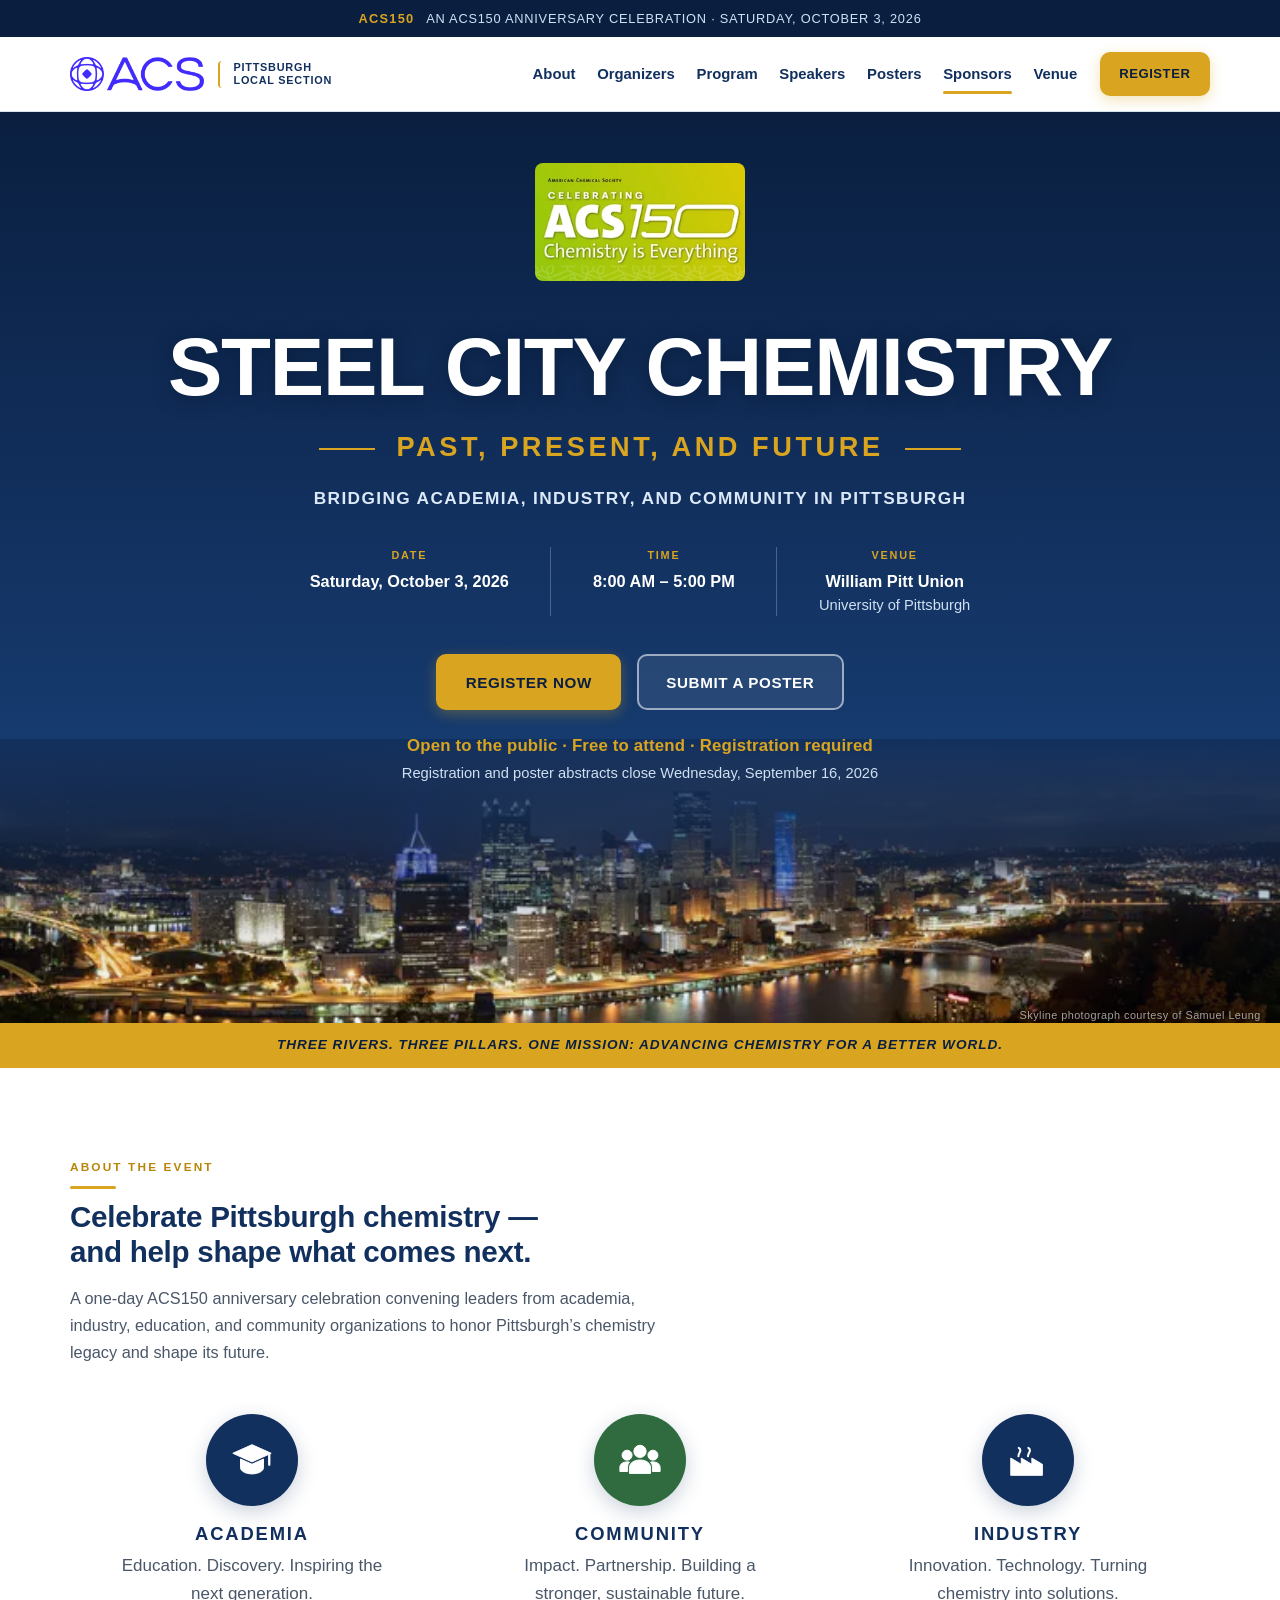
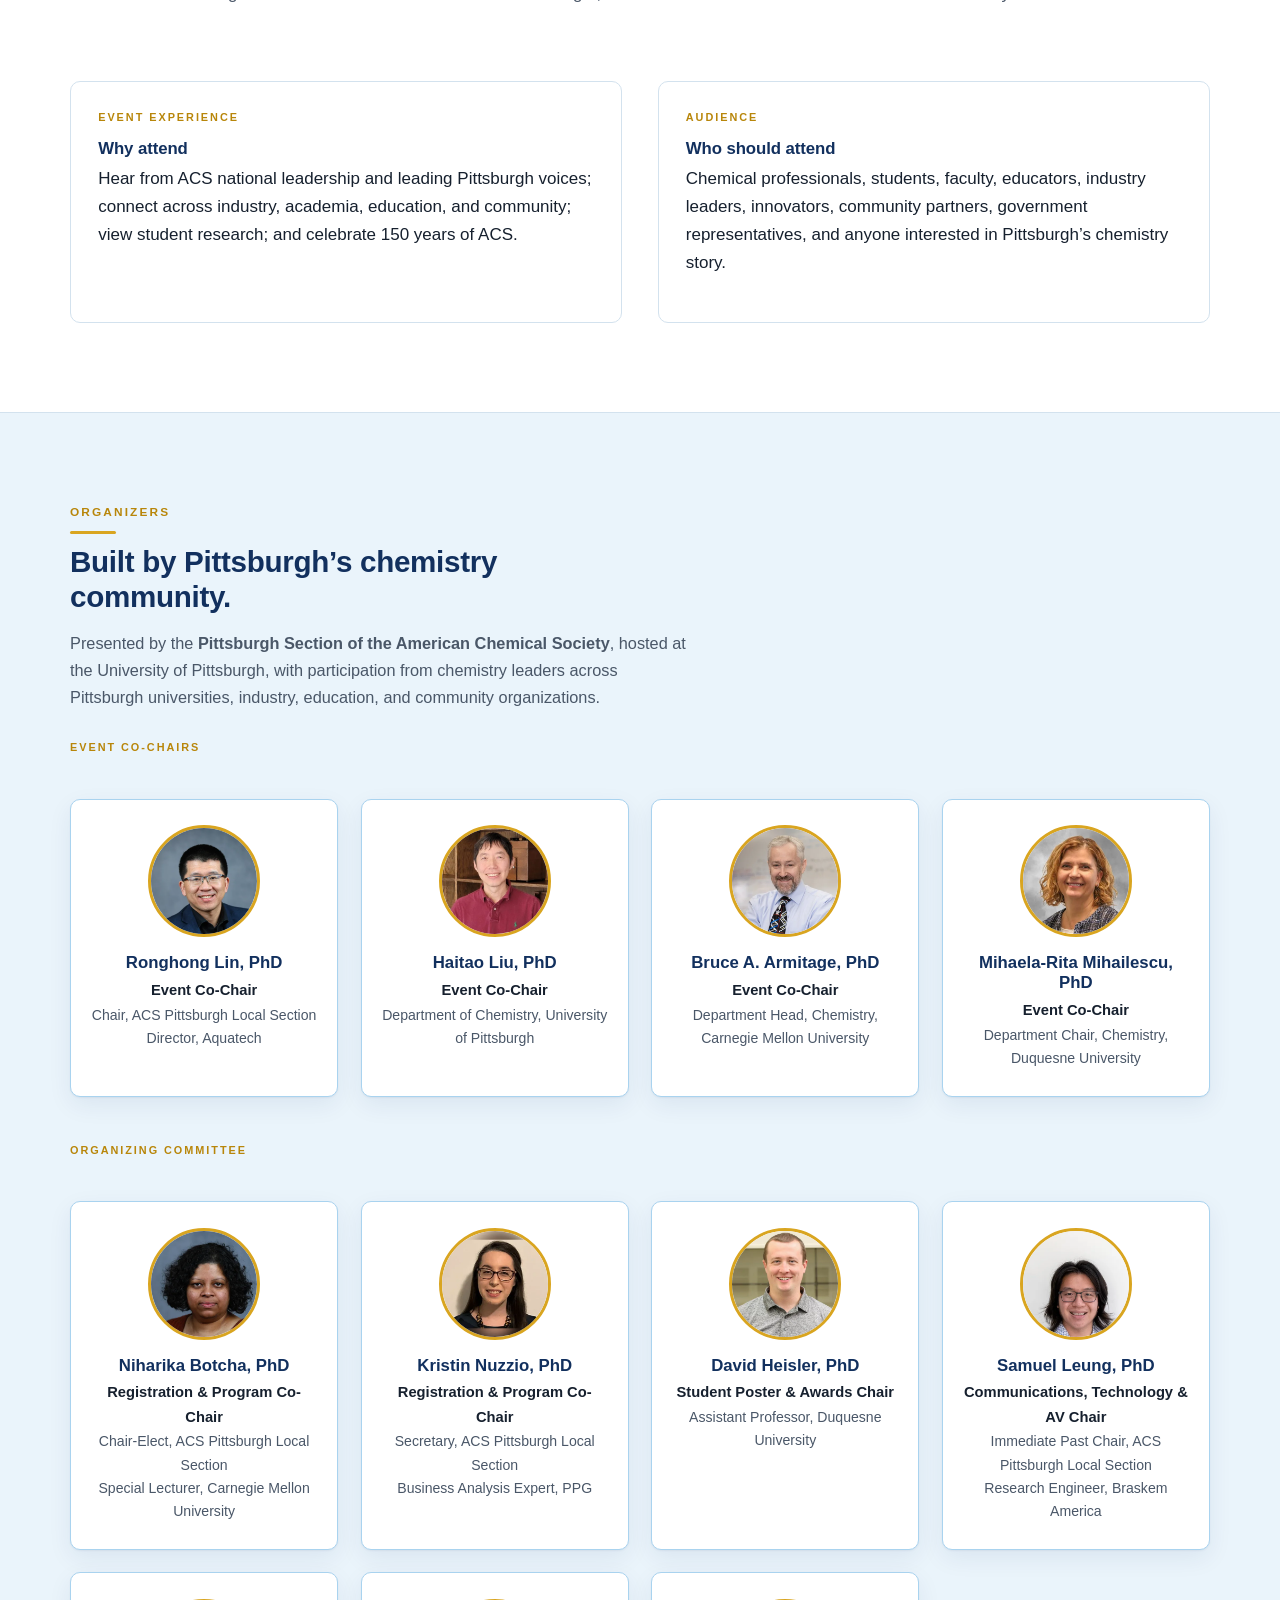
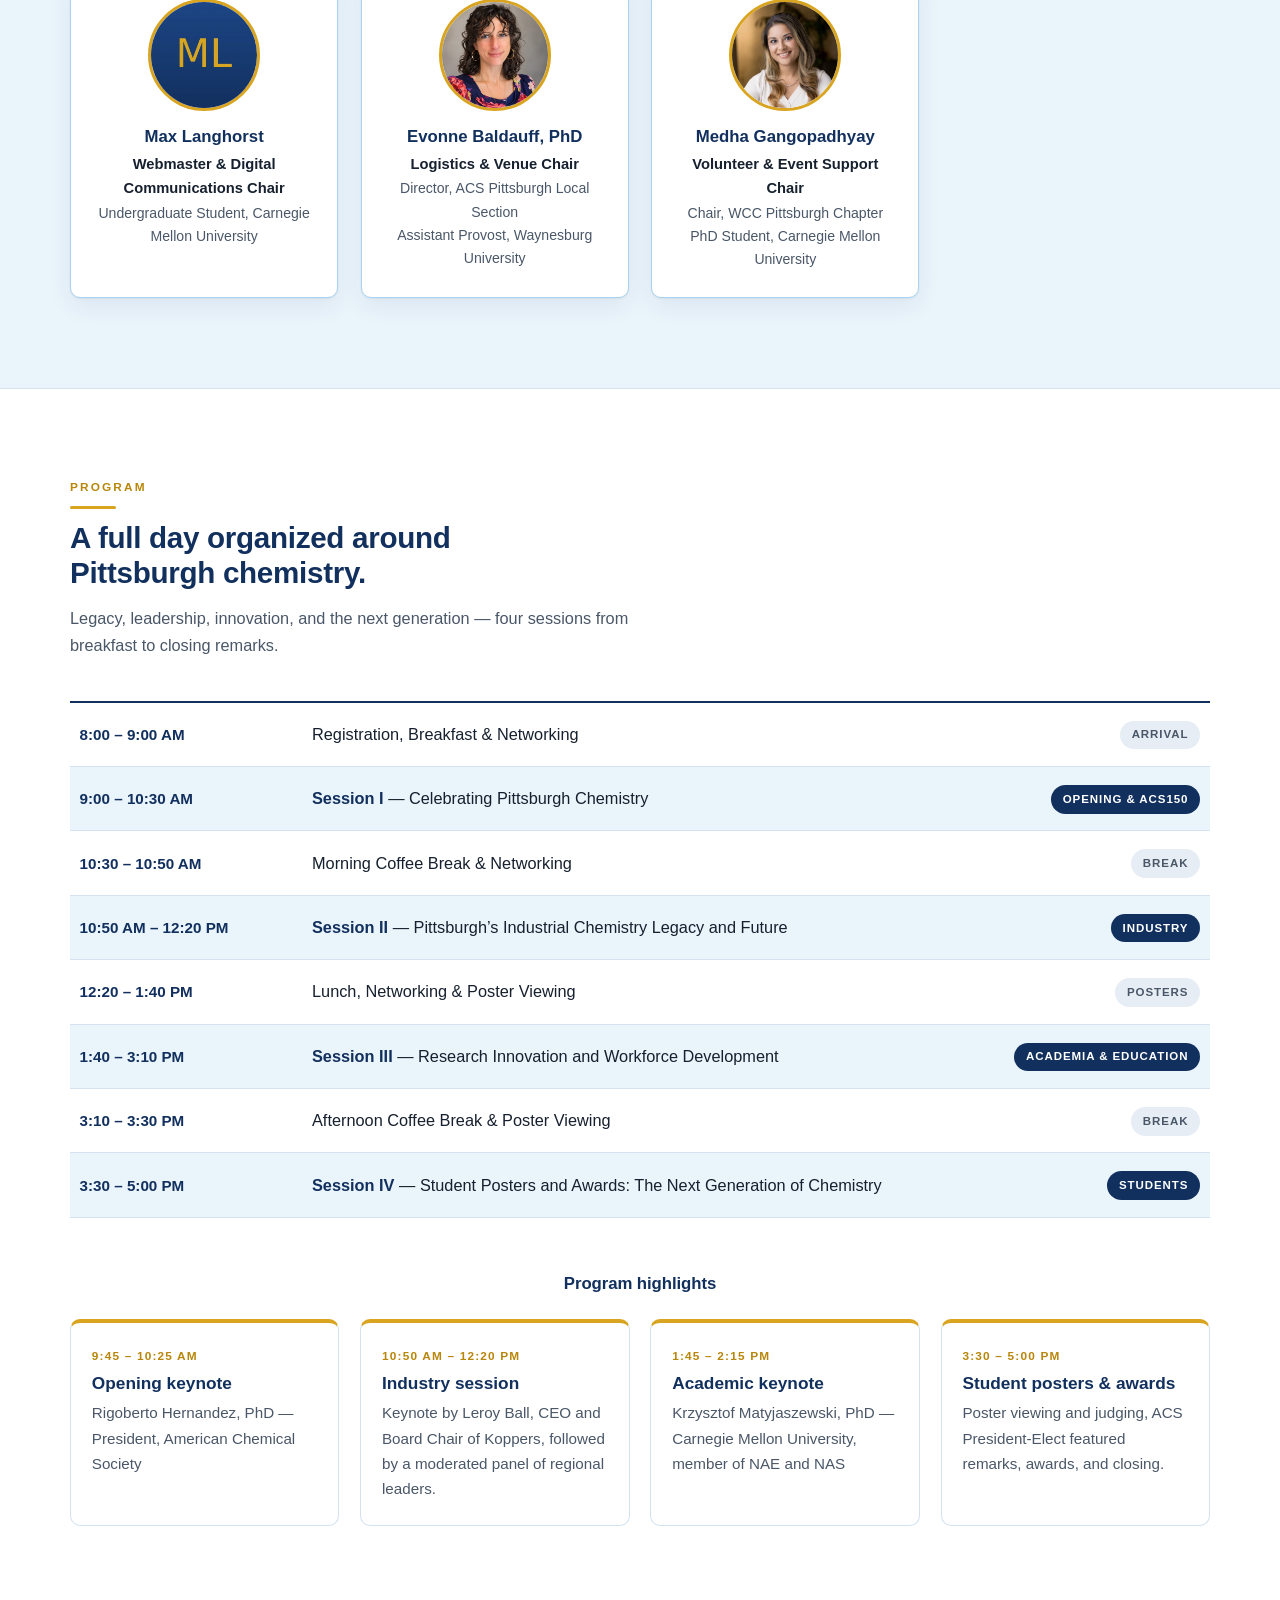
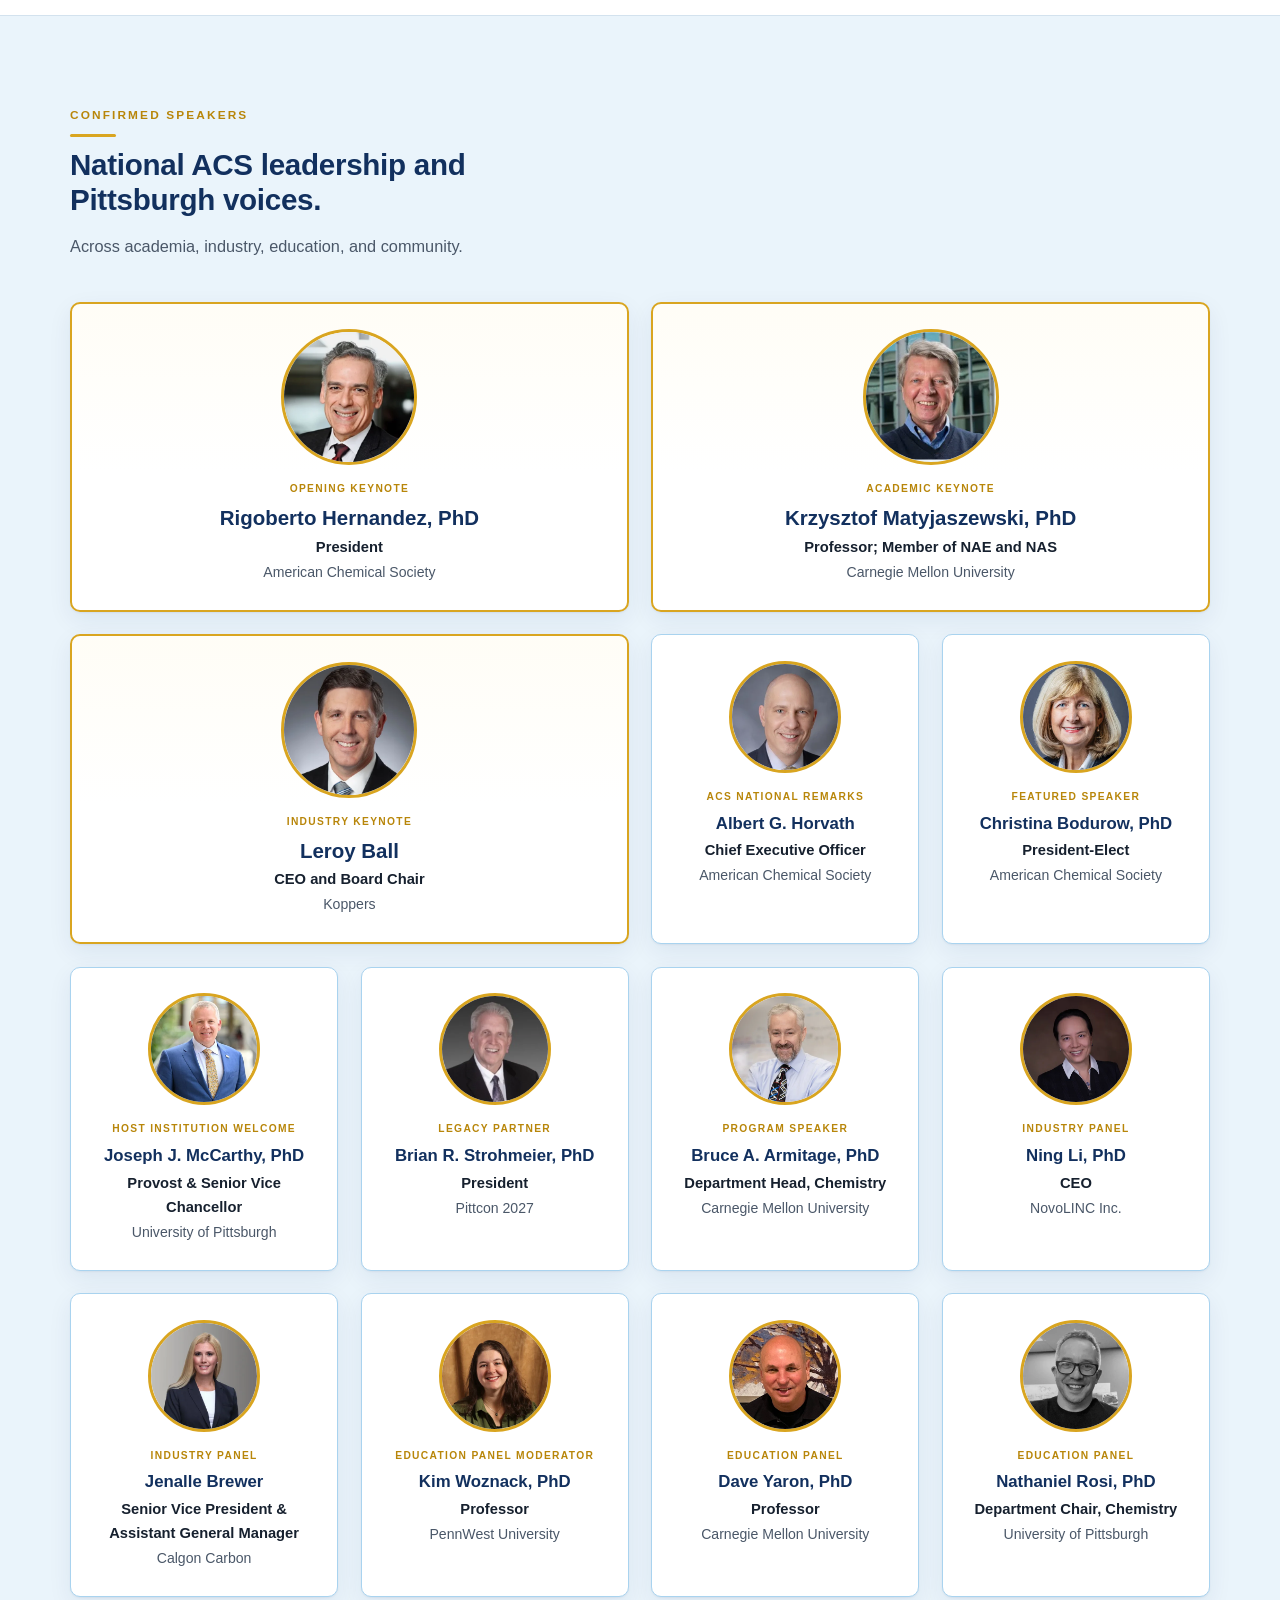
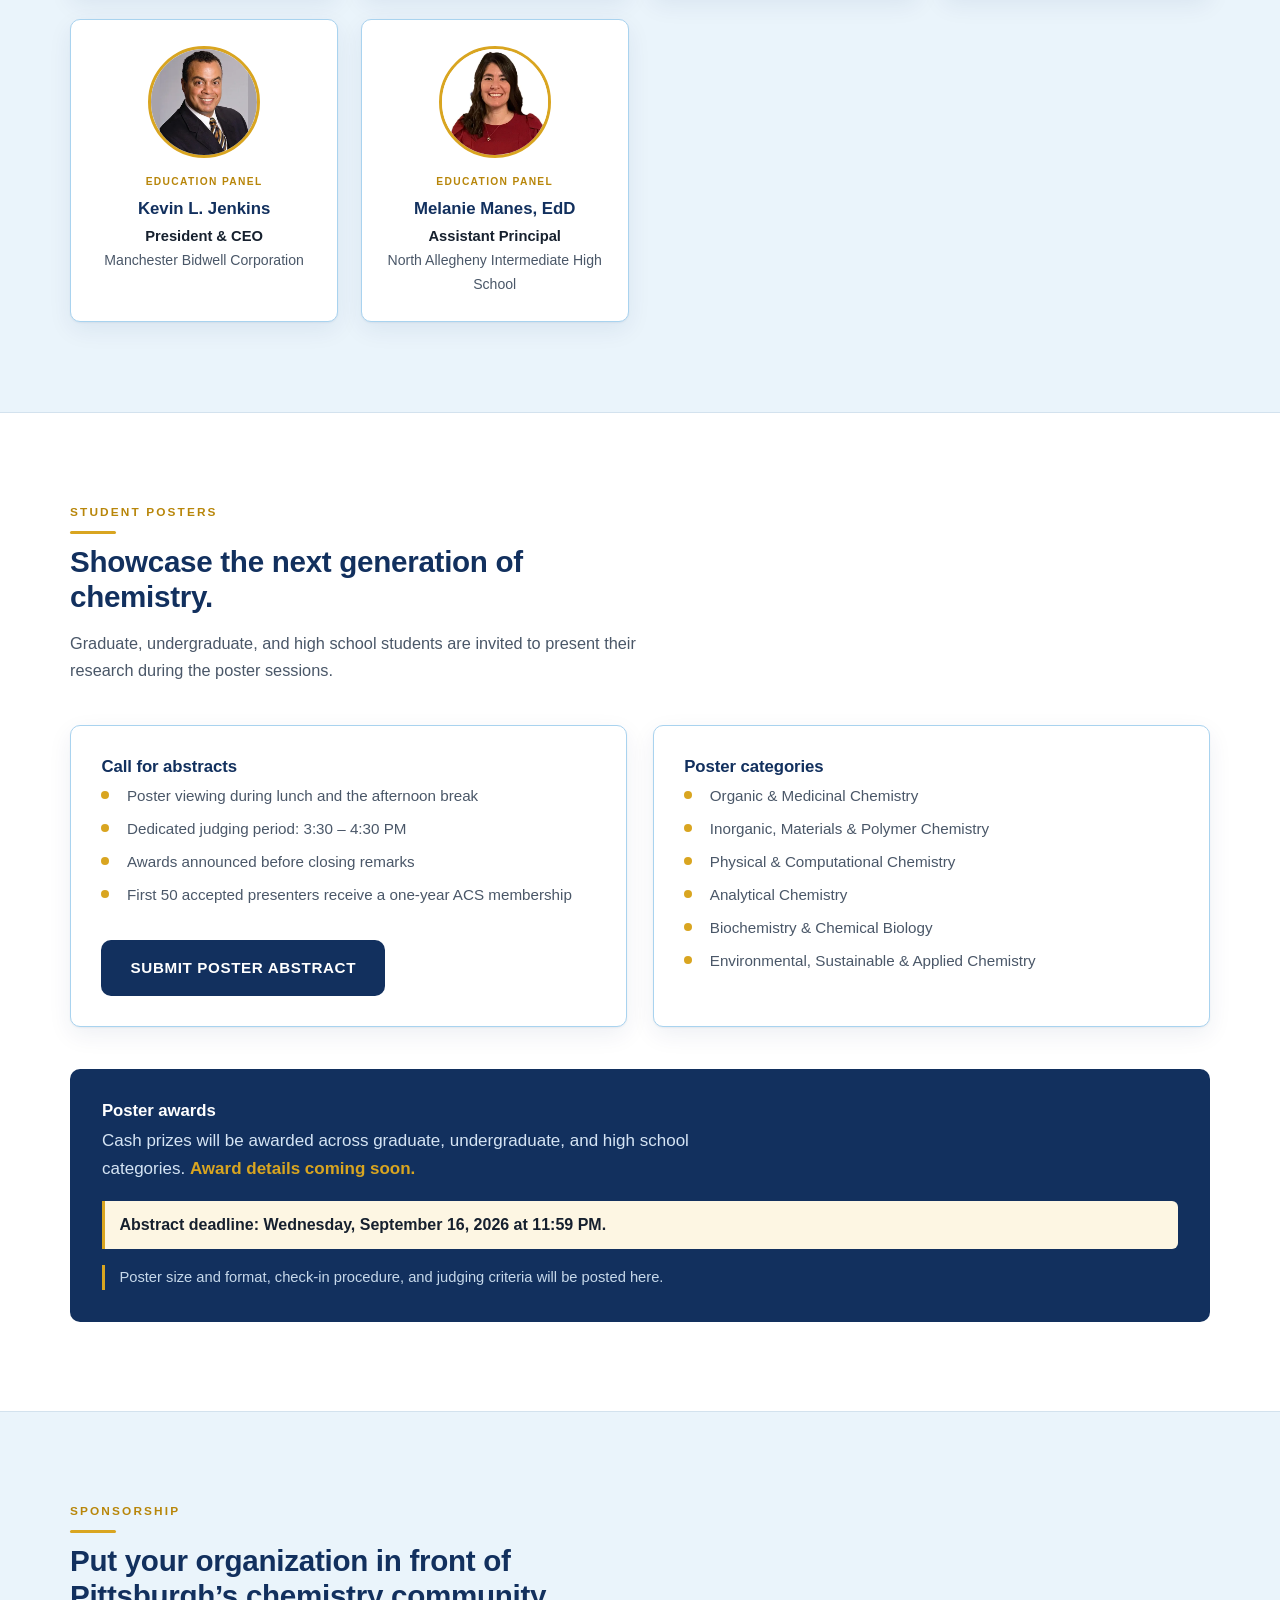
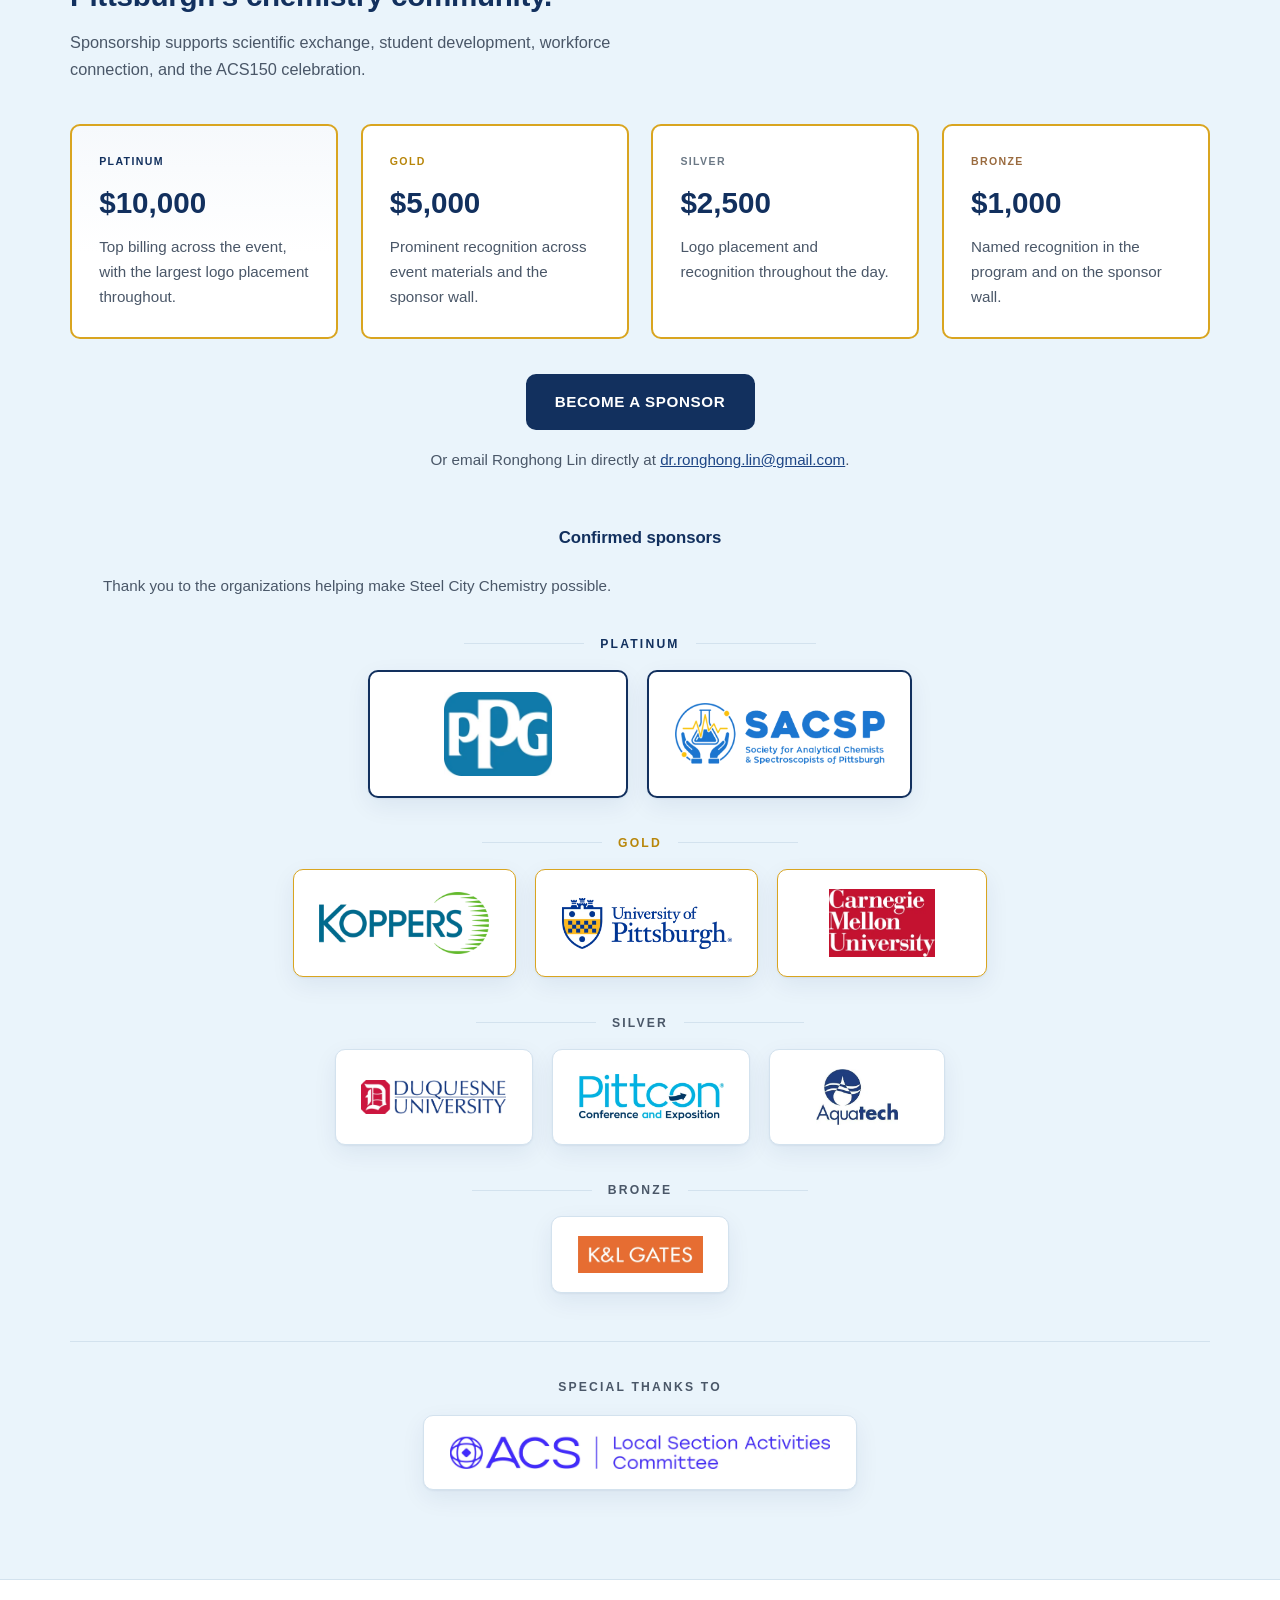
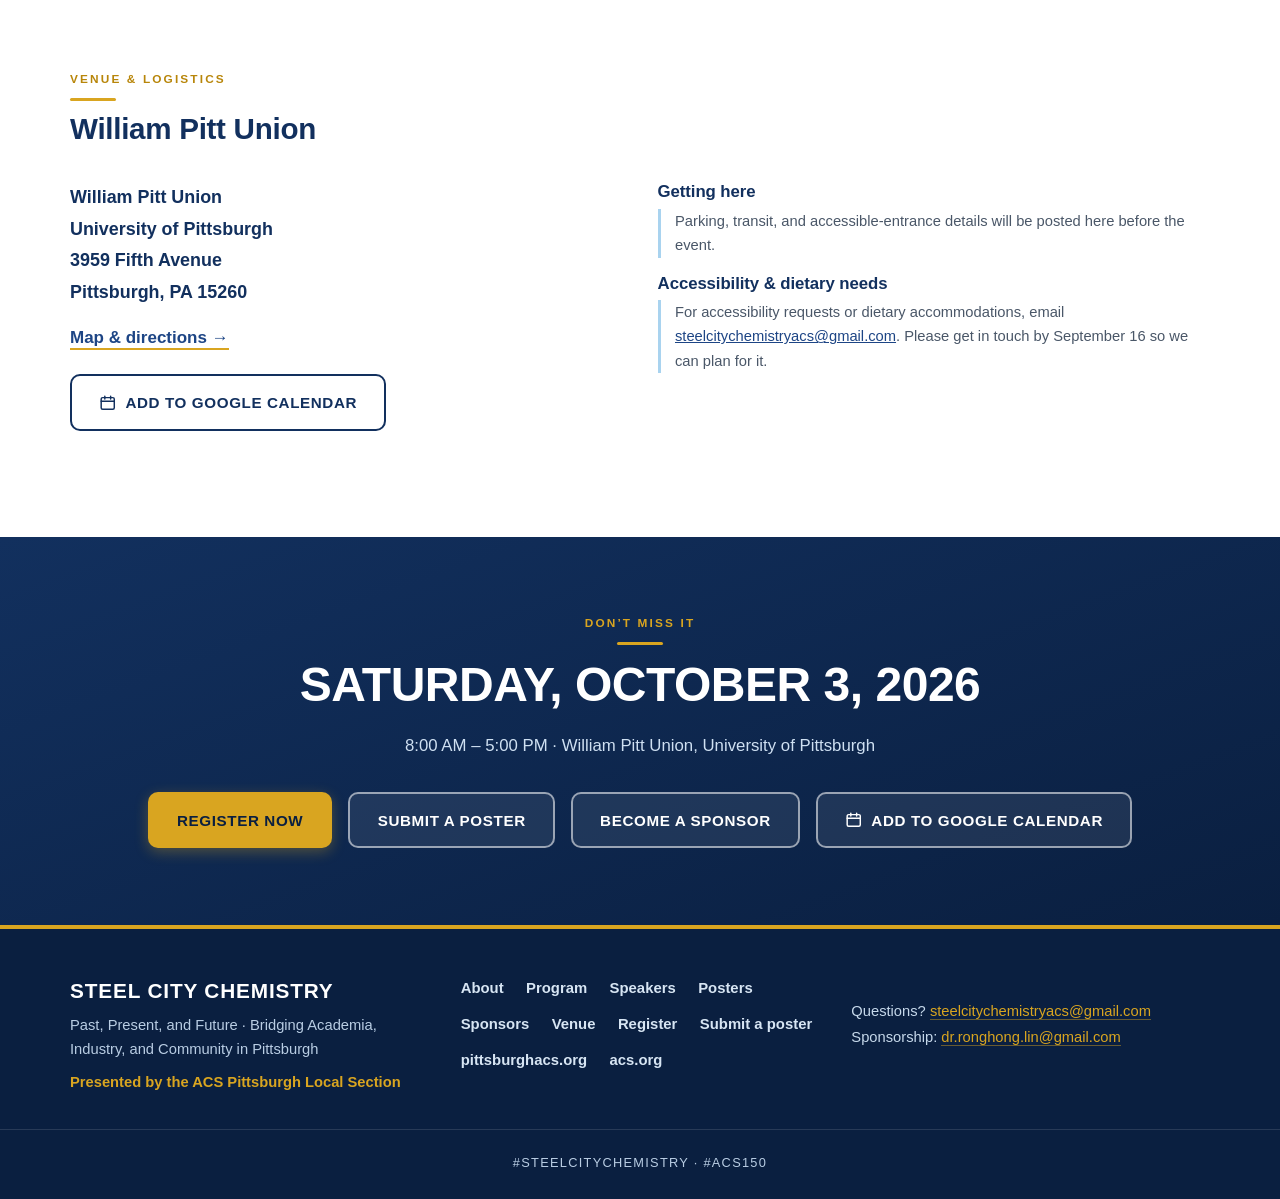
==== commit d4597f17: "Ronghong's Sept 9 edits: sponsors, organizing committee, Lan Deng Sponsors - Aquatech International " ====
--- a/site/index.html
+++ b/site/index.html
@@ -16,7 +16,7 @@
 <meta name="twitter:card" content="summary_large_image">
 <link rel="canonical" href="https://www.steelcitychemistry.com/">
 <link rel="icon" href="assets/img/favicon.svg" type="image/svg+xml">
-<link rel="stylesheet" href="styles.css?v=202608170937">
+<link rel="stylesheet" href="styles.css?v=202609100134">
 </head>
 <body>
 
@@ -69,10 +69,10 @@
 <section class="hero" id="top">
   <div class="hero__sky" aria-hidden="true"></div>
   <picture class="hero__art" aria-hidden="true">
-    <source media="(min-width: 1100px)" srcset="assets/img/hero-1536.webp?v=202608170937" type="image/webp">
-    <source media="(min-width: 700px)" srcset="assets/img/hero-1100.webp?v=202608170937" type="image/webp">
-    <source srcset="assets/img/hero-760.webp?v=202608170937" type="image/webp">
-    <img src="assets/img/hero-1536.jpg?v=202608170937" alt="" width="1536" height="350" fetchpriority="high" decoding="async">
+    <source media="(min-width: 1100px)" srcset="assets/img/hero-1536.webp?v=202609100134" type="image/webp">
+    <source media="(min-width: 700px)" srcset="assets/img/hero-1100.webp?v=202609100134" type="image/webp">
+    <source srcset="assets/img/hero-760.webp?v=202609100134" type="image/webp">
+    <img src="assets/img/hero-1536.jpg?v=202609100134" alt="" width="1536" height="350" fetchpriority="high" decoding="async">
   </picture>
 
   <div class="wrap hero__inner">
@@ -172,6 +172,7 @@
       industry, education, and community organizations.
     </p>
 
+    <p class="eyebrow eyebrow--sm organizers__group organizers__group--first">Event Co-Chairs</p>
     <ul class="people people--organizers">
       <li class="person">
         <picture><source srcset="assets/organizers/lin.webp" type="image/webp"><img class="avatar" src="assets/organizers/lin.jpg" alt="Ronghong Lin" width="400" height="400" loading="lazy" decoding="async"></picture>
@@ -198,6 +199,52 @@
         <p class="person__org">Department Chair, Chemistry, Duquesne University</p>
       </li>
     </ul>
+    <p class="eyebrow eyebrow--sm organizers__group">Organizing Committee</p>
+    <ul class="people people--organizers">
+      <li class="person">
+        <picture><source srcset="assets/organizers/botcha.webp" type="image/webp"><img class="avatar" src="assets/organizers/botcha.jpg" alt="Niharika Botcha" width="400" height="400" loading="lazy" decoding="async"></picture>
+        <h3 class="person__name">Niharika Botcha, PhD</h3>
+        <p class="person__role">Registration &amp; Program Co-Chair</p>
+        <p class="person__org">Chair-Elect, ACS Pittsburgh Local Section<br>Special Lecturer, Carnegie Mellon University</p>
+      </li>
+      <li class="person">
+        <picture><source srcset="assets/organizers/nuzzio.webp" type="image/webp"><img class="avatar" src="assets/organizers/nuzzio.jpg" alt="Kristin Nuzzio" width="400" height="400" loading="lazy" decoding="async"></picture>
+        <h3 class="person__name">Kristin Nuzzio, PhD</h3>
+        <p class="person__role">Registration &amp; Program Co-Chair</p>
+        <p class="person__org">Secretary, ACS Pittsburgh Local Section<br>Business Analysis Expert, PPG</p>
+      </li>
+      <li class="person">
+        <picture><source srcset="assets/organizers/heisler.webp" type="image/webp"><img class="avatar" src="assets/organizers/heisler.jpg" alt="David Heisler" width="400" height="400" loading="lazy" decoding="async"></picture>
+        <h3 class="person__name">David Heisler, PhD</h3>
+        <p class="person__role">Student Poster &amp; Awards Chair</p>
+        <p class="person__org">Assistant Professor, Duquesne University</p>
+      </li>
+      <li class="person">
+        <picture><source srcset="assets/organizers/leung.webp" type="image/webp"><img class="avatar" src="assets/organizers/leung.jpg" alt="Samuel Leung" width="400" height="400" loading="lazy" decoding="async"></picture>
+        <h3 class="person__name">Samuel Leung, PhD</h3>
+        <p class="person__role">Communications, Technology &amp; AV Chair</p>
+        <p class="person__org">Immediate Past Chair, ACS Pittsburgh Local Section<br>Research Engineer, Braskem America</p>
+      </li>
+      <li class="person">
+        <picture><source srcset="assets/organizers/langhorst.webp" type="image/webp"><img class="avatar" src="assets/organizers/langhorst.jpg" alt="Max Langhorst" width="400" height="400" loading="lazy" decoding="async"></picture>
+        <h3 class="person__name">Max Langhorst</h3>
+        <p class="person__role">Webmaster &amp; Digital Communications Chair</p>
+        <p class="person__org">Undergraduate Student, Carnegie Mellon University</p>
+      </li>
+      <li class="person">
+        <picture><source srcset="assets/organizers/baldauff.webp" type="image/webp"><img class="avatar" src="assets/organizers/baldauff.jpg" alt="Evonne Baldauff" width="400" height="400" loading="lazy" decoding="async"></picture>
+        <h3 class="person__name">Evonne Baldauff, PhD</h3>
+        <p class="person__role">Logistics &amp; Venue Chair</p>
+        <p class="person__org">Director, ACS Pittsburgh Local Section<br>Assistant Provost, Waynesburg University</p>
+      </li>
+      <li class="person">
+        <picture><source srcset="assets/organizers/gangopadhyay.webp" type="image/webp"><img class="avatar" src="assets/organizers/gangopadhyay.jpg" alt="Medha Gangopadhyay" width="400" height="400" loading="lazy" decoding="async"></picture>
+        <h3 class="person__name">Medha Gangopadhyay</h3>
+        <p class="person__role">Volunteer &amp; Event Support Chair</p>
+        <p class="person__org">Chair, WCC Pittsburgh Chapter<br>PhD Student, Carnegie Mellon University</p>
+      </li>
+    </ul>
+
   </div>
 </section>
 
@@ -352,13 +399,6 @@
         <p class="person__org">Carnegie Mellon University</p>
       </li>
 
-      <li class="person" data-cat="industry">
-        <picture><source srcset="assets/speakers/deng.webp" type="image/webp"><img class="avatar" src="assets/speakers/deng.jpg" alt="Lan Deng" width="400" height="400" loading="lazy" decoding="async"></picture>
-        <p class="person__tag">Industry Panel Moderator</p>
-        <h3 class="person__name">Lan Deng, PhD</h3>
-        <p class="person__role">Senior Global Director</p>
-        <p class="person__org">Lubrizol Corporation</p>
-      </li>
 
       <li class="person" data-cat="industry">
         <picture><source srcset="assets/speakers/li.webp" type="image/webp"><img class="avatar" src="assets/speakers/li.jpg" alt="Ning Li" width="400" height="400" loading="lazy" decoding="async"></picture>
@@ -551,13 +591,16 @@
              aria-label="Duquesne University (opens in a new tab)" title="Duquesne University"><picture><source srcset="assets/sponsors/duquesne.webp" type="image/webp"><img src="assets/sponsors/duquesne.png" alt="Duquesne University" loading="lazy" decoding="async"></picture></a></li>
         <li class="logo"><a href="https://pittcon.org" target="_blank" rel="noopener"
              aria-label="Pittcon Conference and Exposition (opens in a new tab)" title="Pittcon Conference and Exposition"><picture><source srcset="assets/sponsors/pittcon.webp" type="image/webp"><img src="assets/sponsors/pittcon.png" alt="Pittcon Conference and Exposition" loading="lazy" decoding="async"></picture></a></li>
+        <li class="logo"><a href="https://www.aquatech.com" target="_blank" rel="noopener"
+             aria-label="Aquatech International (opens in a new tab)" title="Aquatech International"><picture><source srcset="assets/sponsors/aquatech.webp" type="image/webp"><img src="assets/sponsors/aquatech.png" alt="Aquatech International" loading="lazy" decoding="async"></picture></a></li>
       </ul>
     </div>
 
     <div class="tier">
       <p class="tier__label tier__label--bronze">Bronze</p>
       <ul class="logos logos--bronze">
-        <li class="logo logo--empty"><span>Your organization here</span></li>
+        <li class="logo"><a href="https://www.klgates.com" target="_blank" rel="noopener"
+             aria-label="K&amp;L Gates (opens in a new tab)" title="K&amp;L Gates"><picture><source srcset="assets/sponsors/klgates.webp" type="image/webp"><img src="assets/sponsors/klgates.png" alt="K&amp;L Gates" loading="lazy" decoding="async"></picture></a></li>
       </ul>
     </div>
 
@@ -662,7 +705,7 @@
   <p class="site-footer__tags">#SteelCityChemistry · #ACS150</p>
 </footer>
 
-<script src="profile.js?v=202608170937" defer></script>
-<script src="main.js?v=202608170937" defer></script>
+<script src="profile.js?v=202609100134" defer></script>
+<script src="main.js?v=202609100134" defer></script>
 </body>
 </html>
--- a/site/styles.css
+++ b/site/styles.css
@@ -1073,3 +1073,9 @@
   .hero__title, .finalcta h2, .awards .h-sub { color: #000 !important; }
   .person, .card, .opp, .highlight { break-inside: avoid; }
 }
+
+/* Organizers split into Event Co-Chairs and the wider Organizing Committee.
+   Eleven cards in one flat grid buried the co-chairs; the labels restore the
+   hierarchy without a second grid style. */
+.organizers__group { margin-top: 2.8rem; margin-bottom: 1.1rem; }
+.organizers__group--first { margin-top: 1.8rem; }
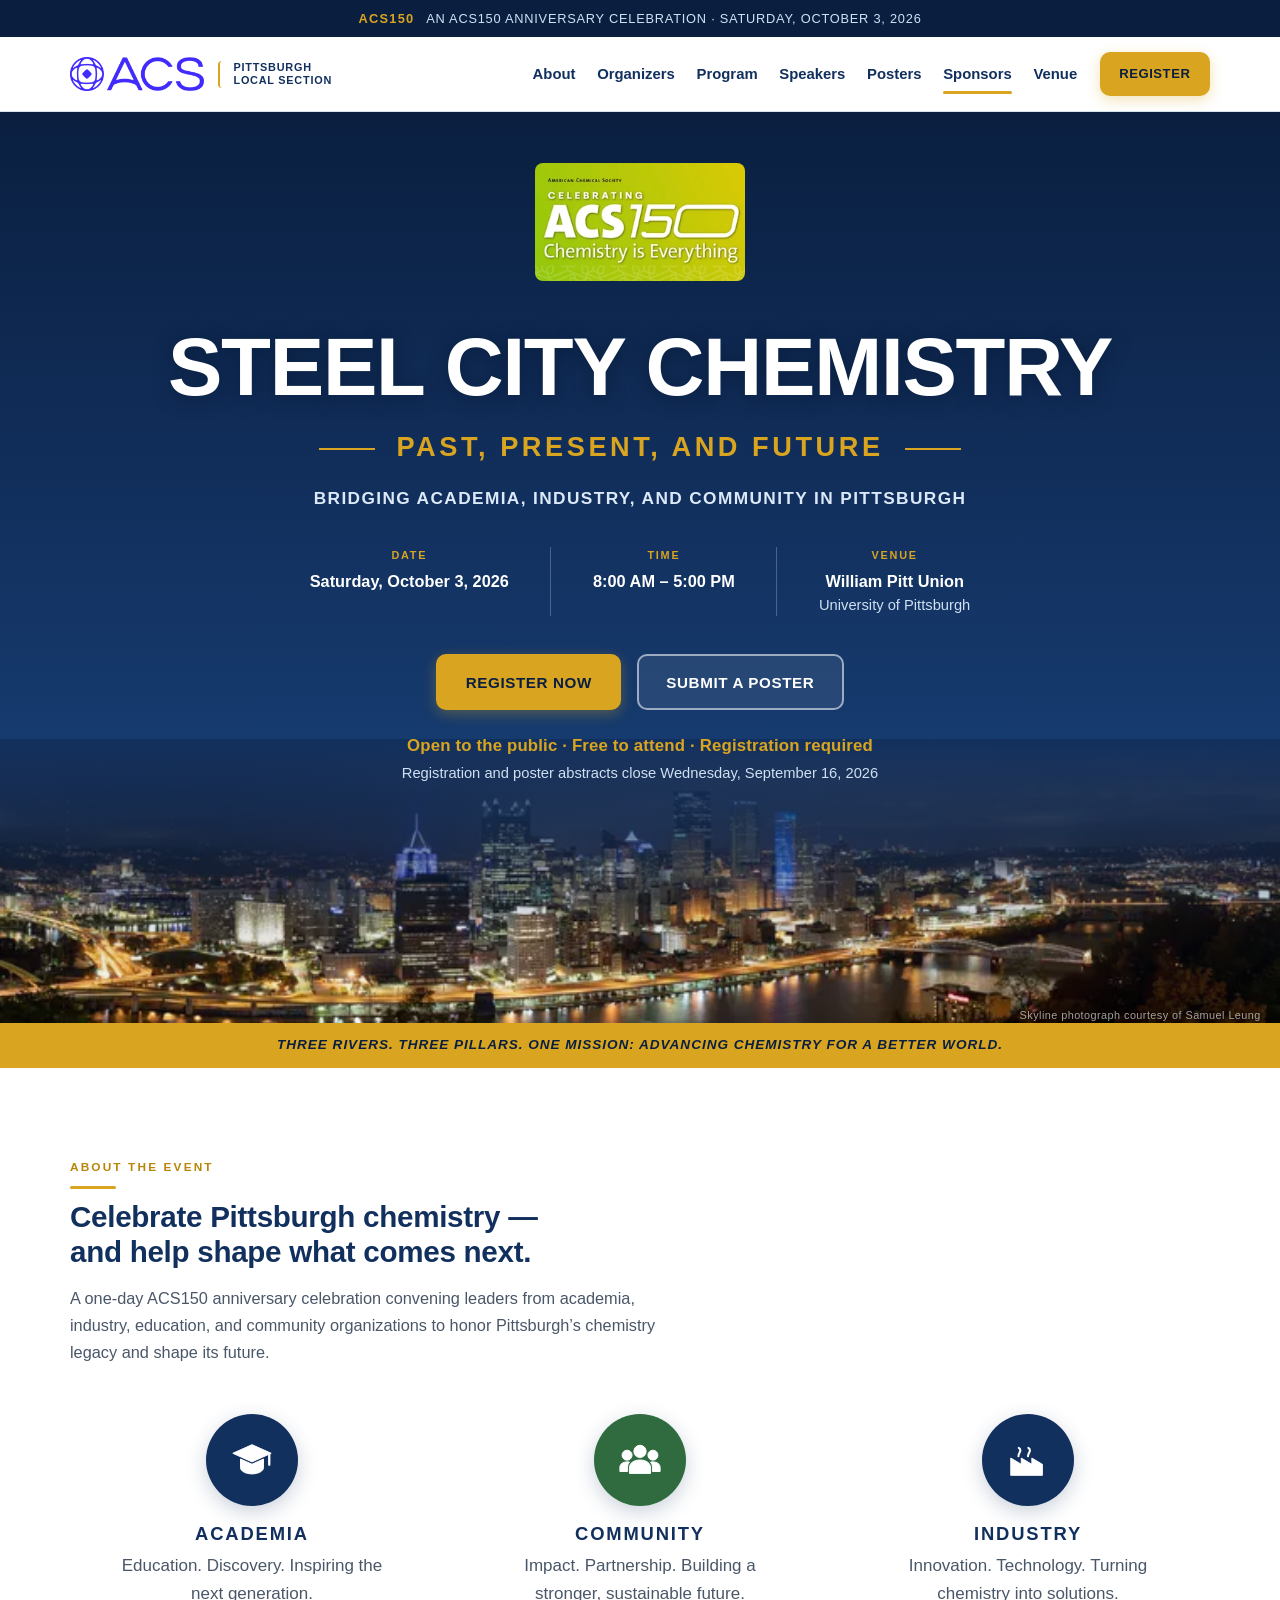
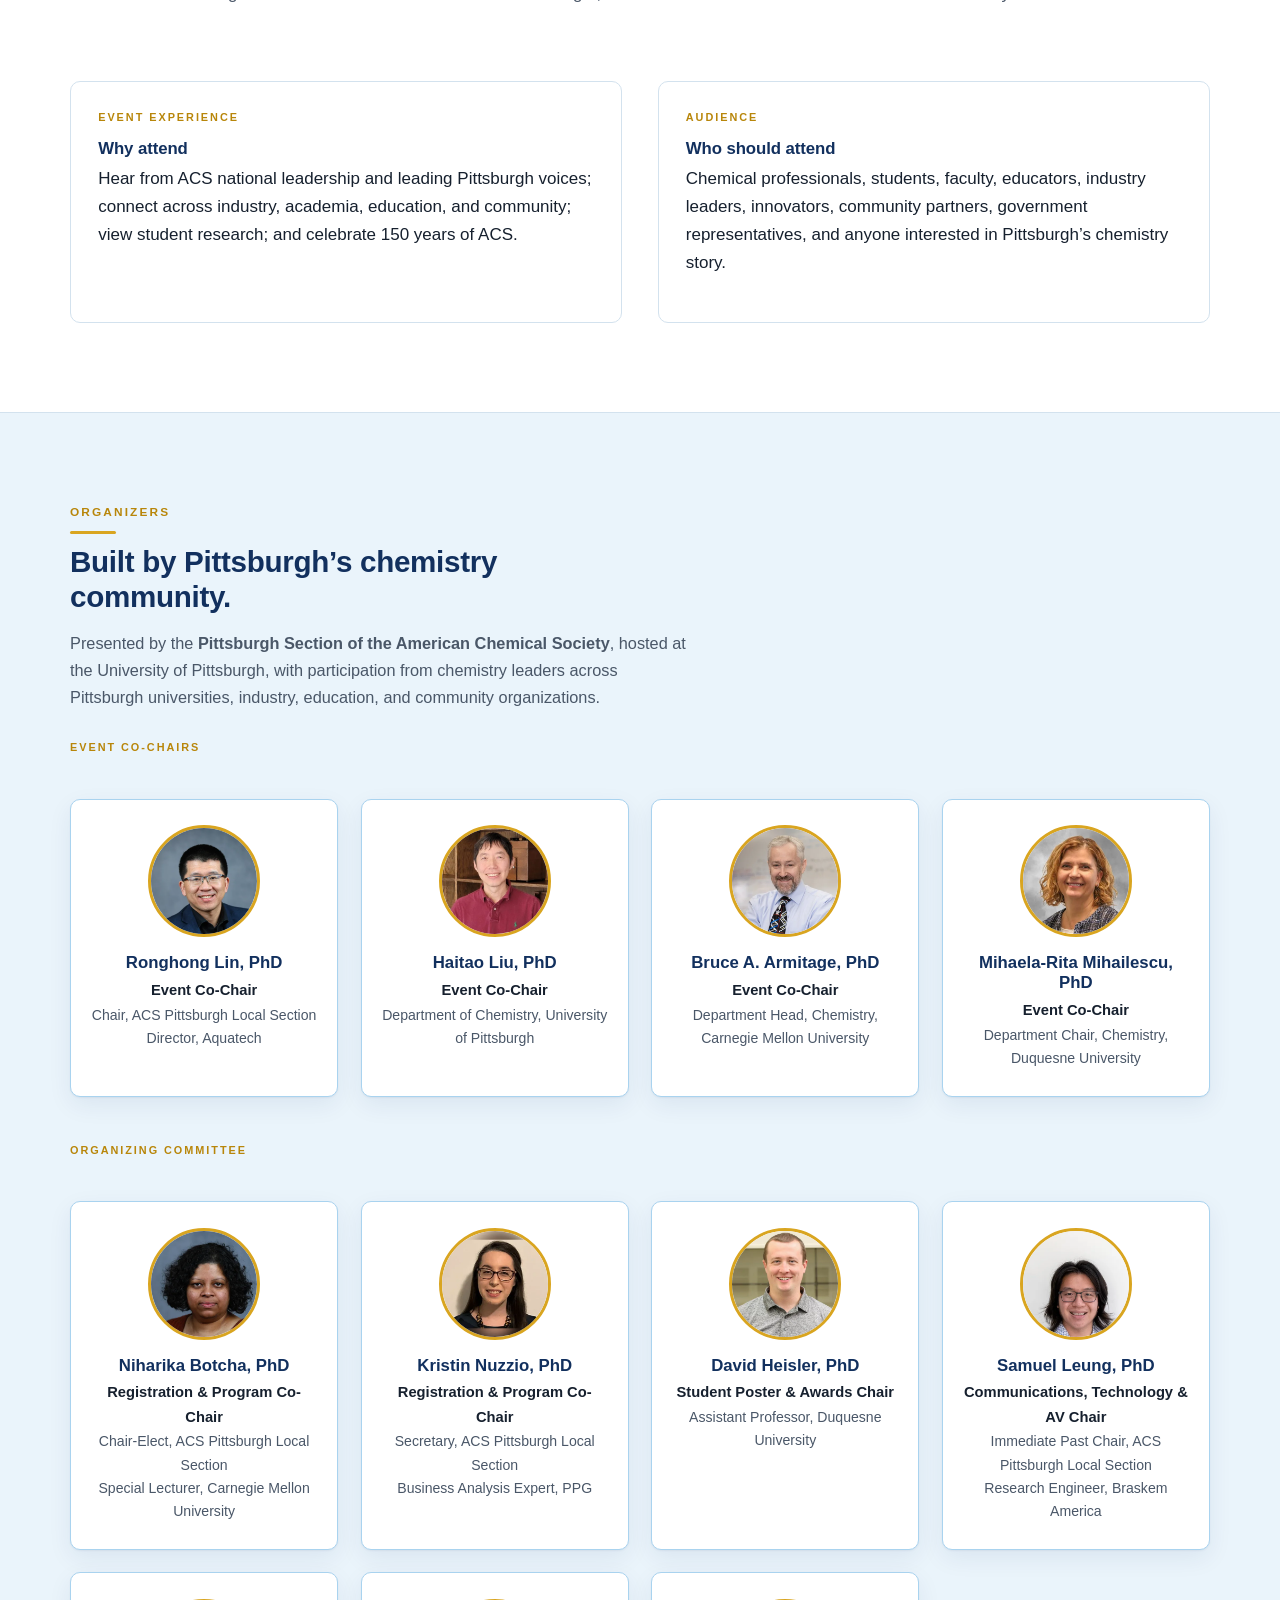
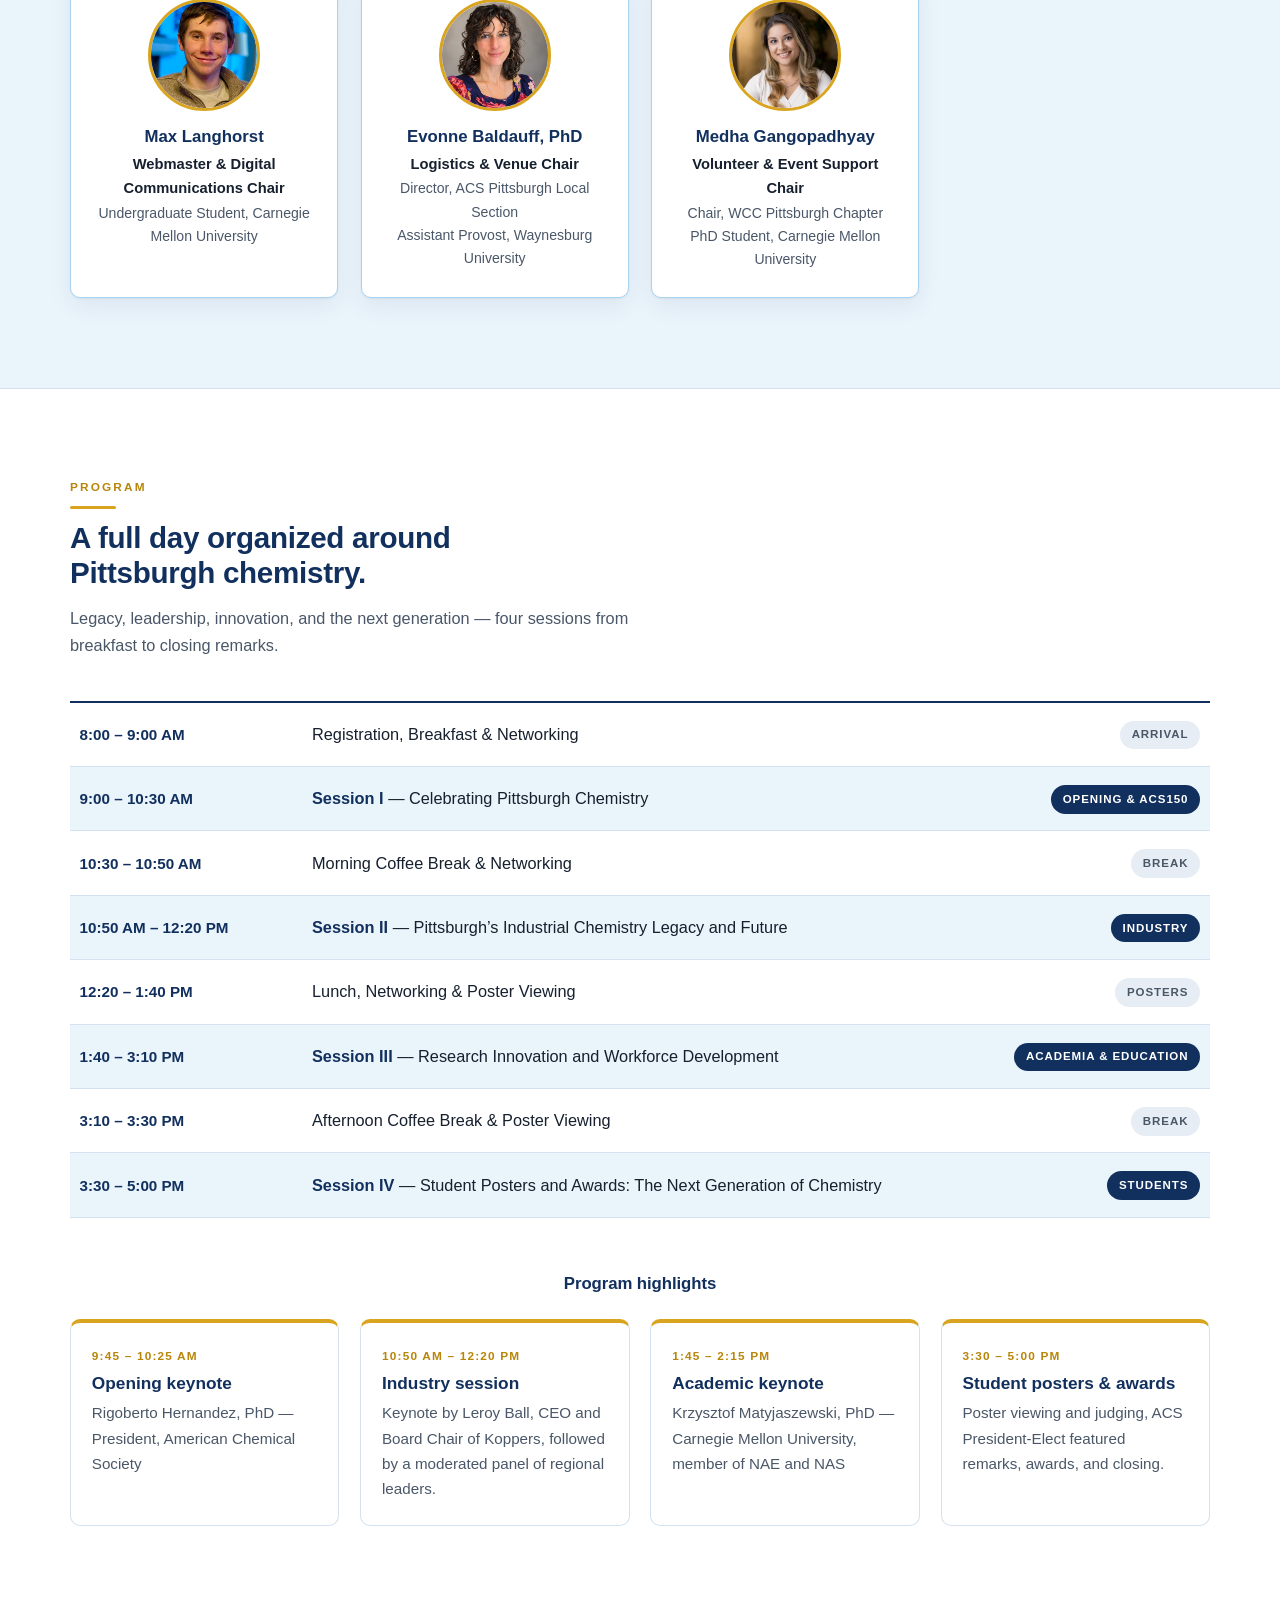
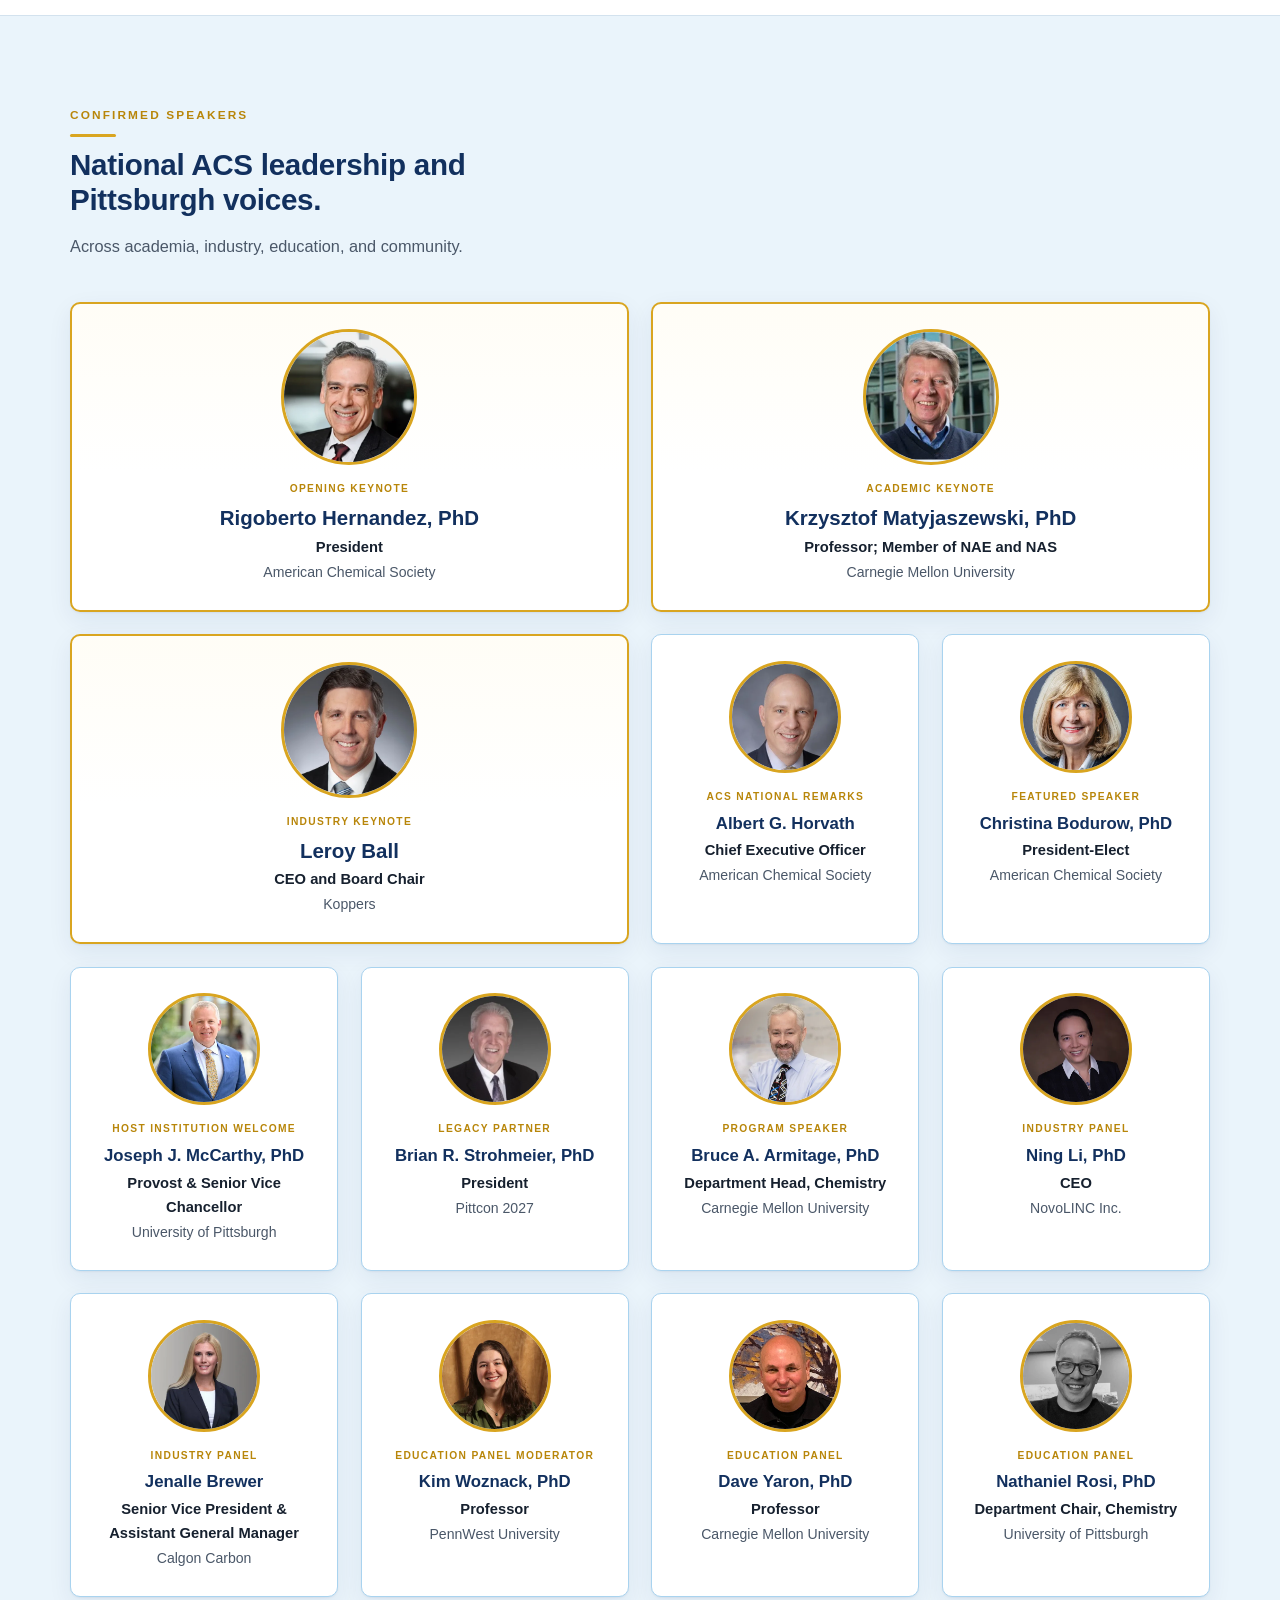
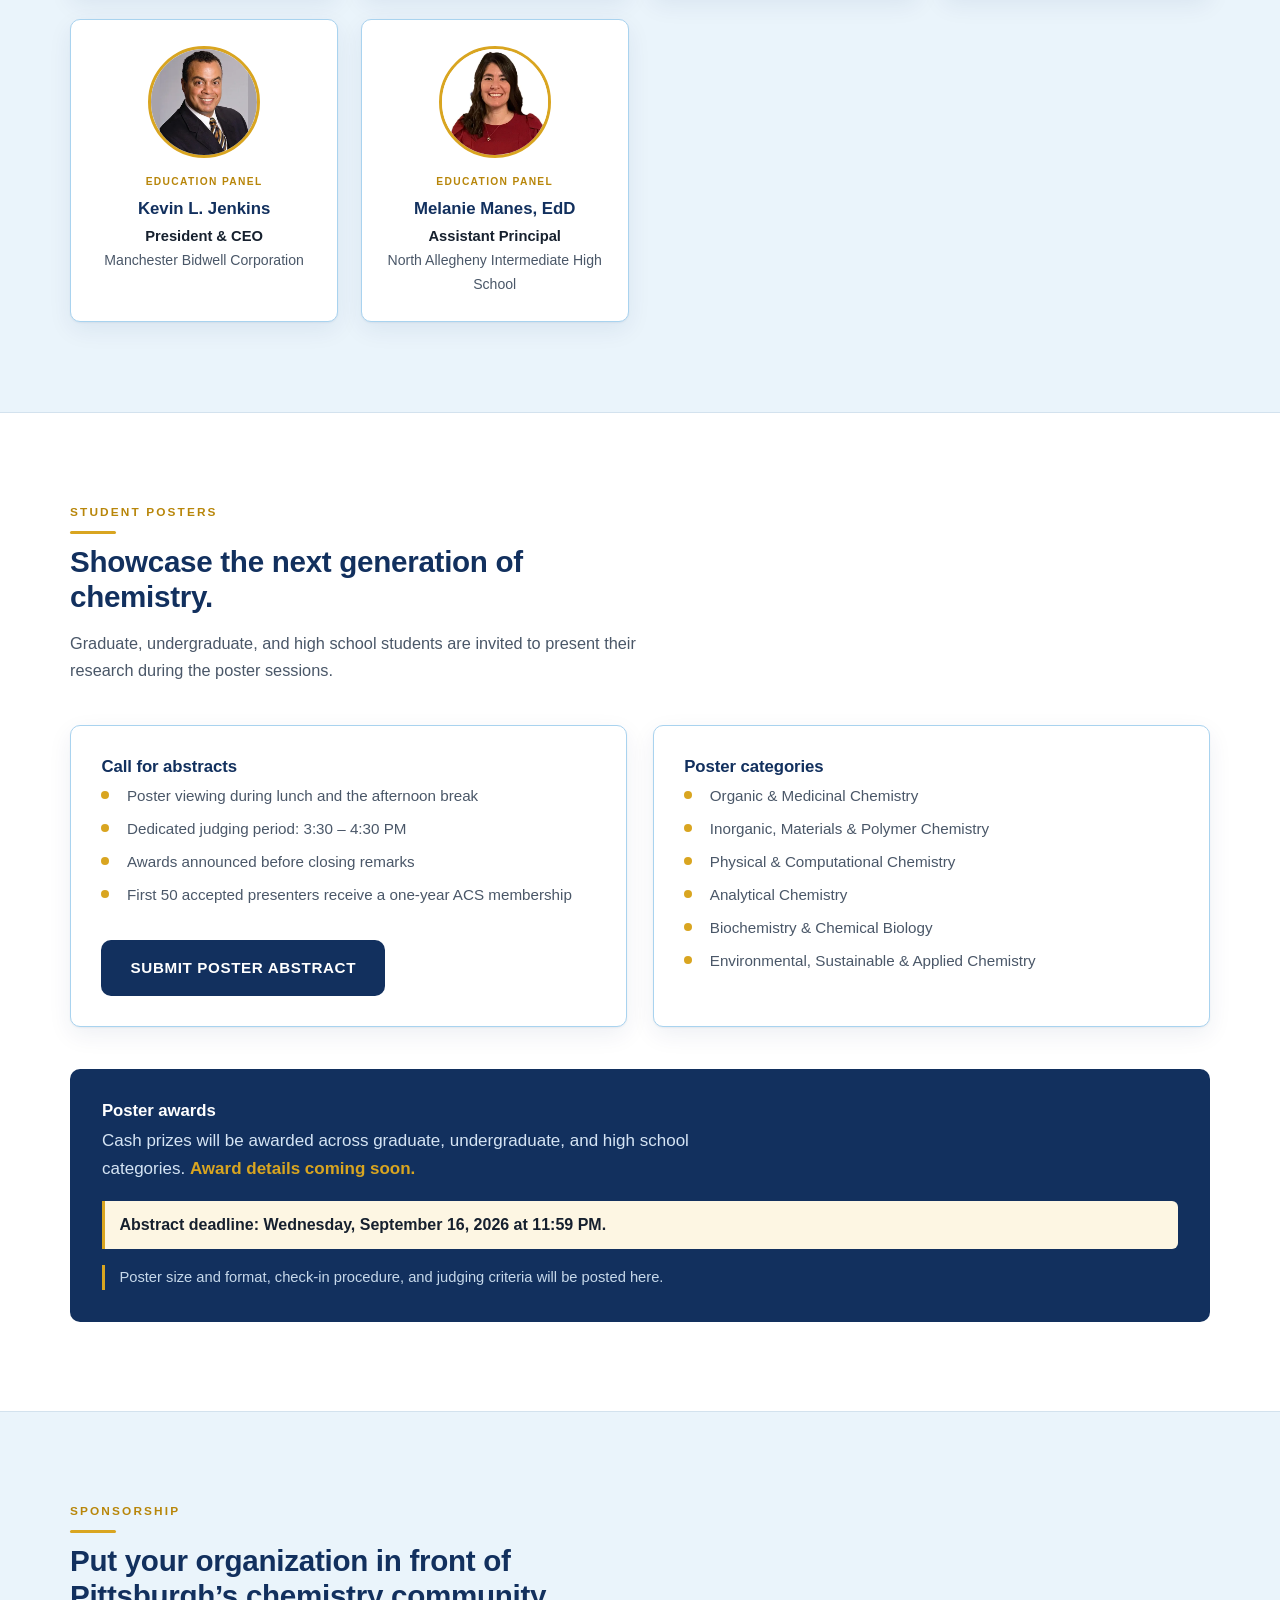
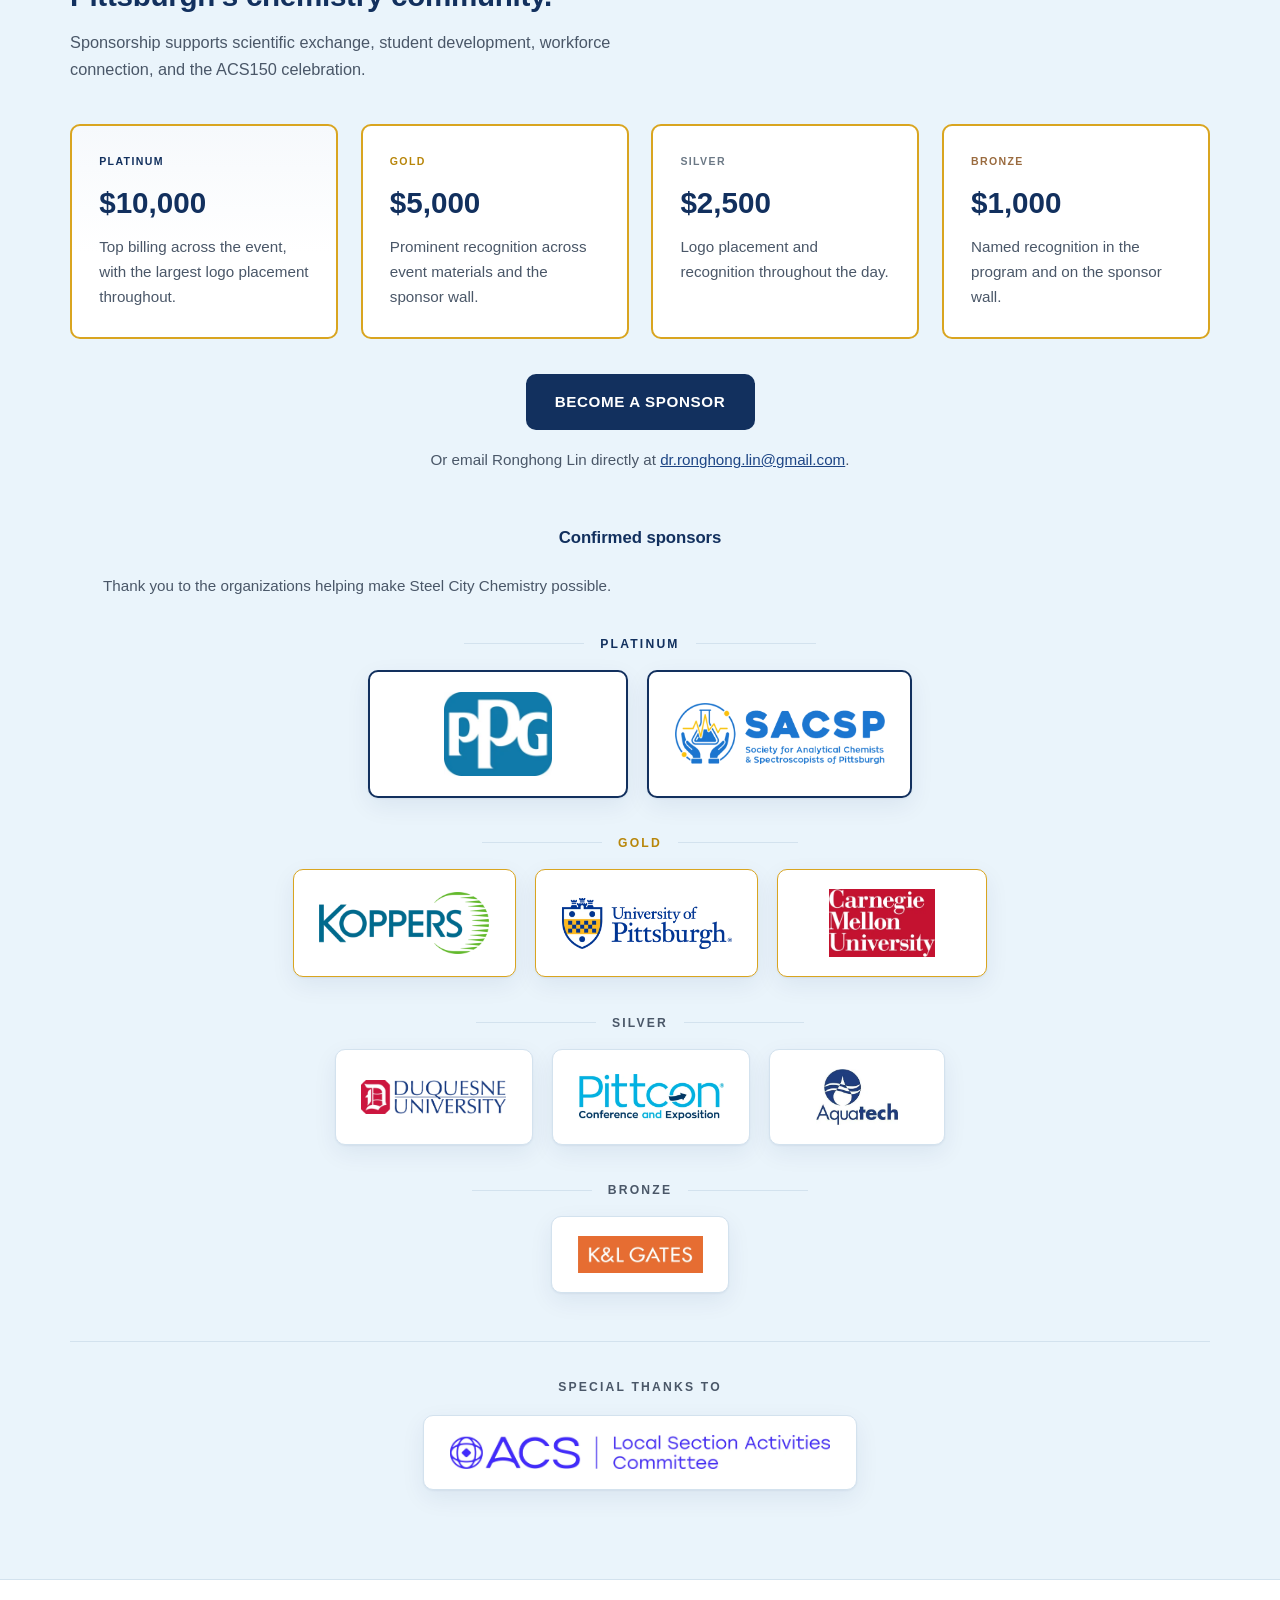
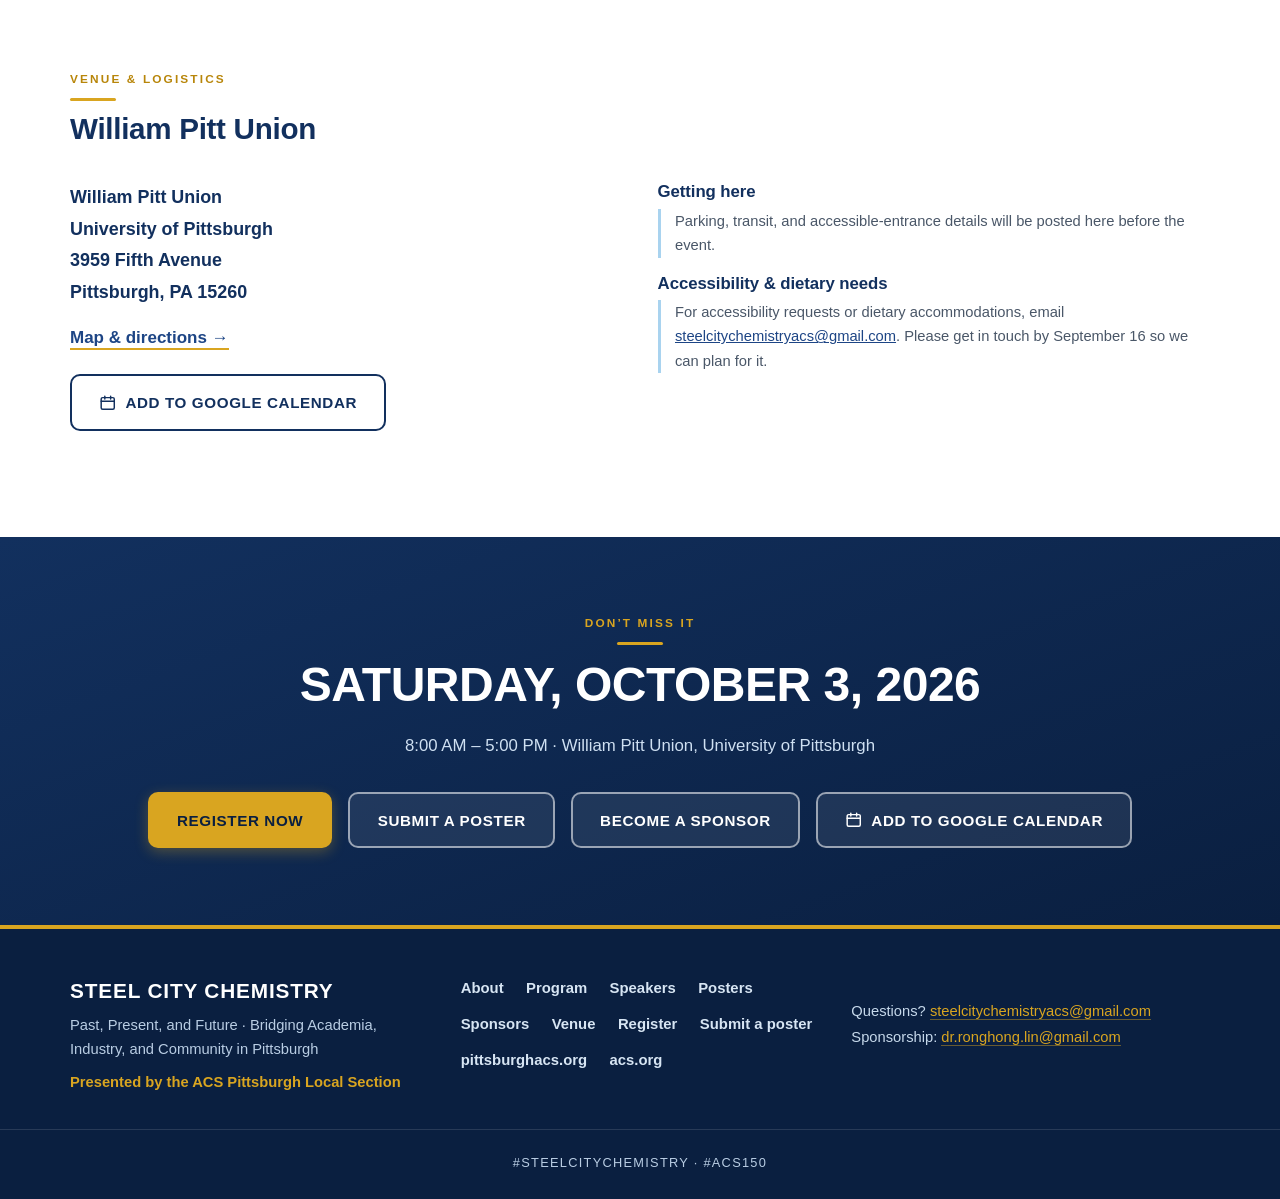
==== commit 5f34f132: "Max Langhorst's real headshot, and cache-bust avatars properly Replaces the ML monogram placeholder " ====
--- a/site/index.html
+++ b/site/index.html
@@ -16,7 +16,7 @@
 <meta name="twitter:card" content="summary_large_image">
 <link rel="canonical" href="https://www.steelcitychemistry.com/">
 <link rel="icon" href="assets/img/favicon.svg" type="image/svg+xml">
-<link rel="stylesheet" href="styles.css?v=202609100134">
+<link rel="stylesheet" href="styles.css?v=202609100144">
 </head>
 <body>
 
@@ -69,10 +69,10 @@
 <section class="hero" id="top">
   <div class="hero__sky" aria-hidden="true"></div>
   <picture class="hero__art" aria-hidden="true">
-    <source media="(min-width: 1100px)" srcset="assets/img/hero-1536.webp?v=202609100134" type="image/webp">
-    <source media="(min-width: 700px)" srcset="assets/img/hero-1100.webp?v=202609100134" type="image/webp">
-    <source srcset="assets/img/hero-760.webp?v=202609100134" type="image/webp">
-    <img src="assets/img/hero-1536.jpg?v=202609100134" alt="" width="1536" height="350" fetchpriority="high" decoding="async">
+    <source media="(min-width: 1100px)" srcset="assets/img/hero-1536.webp?v=202609100144" type="image/webp">
+    <source media="(min-width: 700px)" srcset="assets/img/hero-1100.webp?v=202609100144" type="image/webp">
+    <source srcset="assets/img/hero-760.webp?v=202609100144" type="image/webp">
+    <img src="assets/img/hero-1536.jpg?v=202609100144" alt="" width="1536" height="350" fetchpriority="high" decoding="async">
   </picture>
 
   <div class="wrap hero__inner">
@@ -175,25 +175,25 @@
     <p class="eyebrow eyebrow--sm organizers__group organizers__group--first">Event Co-Chairs</p>
     <ul class="people people--organizers">
       <li class="person">
-        <picture><source srcset="assets/organizers/lin.webp" type="image/webp"><img class="avatar" src="assets/organizers/lin.jpg" alt="Ronghong Lin" width="400" height="400" loading="lazy" decoding="async"></picture>
+        <picture><source srcset="assets/organizers/lin.webp?v=202609100144" type="image/webp"><img class="avatar" src="assets/organizers/lin.jpg?v=202609100144" alt="Ronghong Lin" width="400" height="400" loading="lazy" decoding="async"></picture>
         <h3 class="person__name">Ronghong Lin, PhD</h3>
         <p class="person__role">Event Co-Chair</p>
         <p class="person__org">Chair, ACS Pittsburgh Local Section<br>Director, Aquatech</p>
       </li>
       <li class="person">
-        <picture><source srcset="assets/organizers/liu.webp" type="image/webp"><img class="avatar" src="assets/organizers/liu.jpg" alt="Haitao Liu" width="400" height="400" loading="lazy" decoding="async"></picture>
+        <picture><source srcset="assets/organizers/liu.webp?v=202609100144" type="image/webp"><img class="avatar" src="assets/organizers/liu.jpg?v=202609100144" alt="Haitao Liu" width="400" height="400" loading="lazy" decoding="async"></picture>
         <h3 class="person__name">Haitao Liu, PhD</h3>
         <p class="person__role">Event Co-Chair</p>
         <p class="person__org">Department of Chemistry, University of Pittsburgh</p>
       </li>
       <li class="person">
-        <picture><source srcset="assets/speakers/armitage.webp" type="image/webp"><img class="avatar" src="assets/speakers/armitage.jpg" alt="Bruce A. Armitage" width="400" height="400" loading="lazy" decoding="async"></picture>
+        <picture><source srcset="assets/speakers/armitage.webp?v=202609100144" type="image/webp"><img class="avatar" src="assets/speakers/armitage.jpg?v=202609100144" alt="Bruce A. Armitage" width="400" height="400" loading="lazy" decoding="async"></picture>
         <h3 class="person__name">Bruce A. Armitage, PhD</h3>
         <p class="person__role">Event Co-Chair</p>
         <p class="person__org">Department Head, Chemistry, Carnegie Mellon University</p>
       </li>
       <li class="person">
-        <picture><source srcset="assets/organizers/mihailescu.webp" type="image/webp"><img class="avatar" src="assets/organizers/mihailescu.jpg" alt="Mihaela-Rita Mihailescu" width="400" height="400" loading="lazy" decoding="async"></picture>
+        <picture><source srcset="assets/organizers/mihailescu.webp?v=202609100144" type="image/webp"><img class="avatar" src="assets/organizers/mihailescu.jpg?v=202609100144" alt="Mihaela-Rita Mihailescu" width="400" height="400" loading="lazy" decoding="async"></picture>
         <h3 class="person__name">Mihaela-Rita Mihailescu, PhD</h3>
         <p class="person__role">Event Co-Chair</p>
         <p class="person__org">Department Chair, Chemistry, Duquesne University</p>
@@ -202,43 +202,43 @@
     <p class="eyebrow eyebrow--sm organizers__group">Organizing Committee</p>
     <ul class="people people--organizers">
       <li class="person">
-        <picture><source srcset="assets/organizers/botcha.webp" type="image/webp"><img class="avatar" src="assets/organizers/botcha.jpg" alt="Niharika Botcha" width="400" height="400" loading="lazy" decoding="async"></picture>
+        <picture><source srcset="assets/organizers/botcha.webp?v=202609100144" type="image/webp"><img class="avatar" src="assets/organizers/botcha.jpg?v=202609100144" alt="Niharika Botcha" width="400" height="400" loading="lazy" decoding="async"></picture>
         <h3 class="person__name">Niharika Botcha, PhD</h3>
         <p class="person__role">Registration &amp; Program Co-Chair</p>
         <p class="person__org">Chair-Elect, ACS Pittsburgh Local Section<br>Special Lecturer, Carnegie Mellon University</p>
       </li>
       <li class="person">
-        <picture><source srcset="assets/organizers/nuzzio.webp" type="image/webp"><img class="avatar" src="assets/organizers/nuzzio.jpg" alt="Kristin Nuzzio" width="400" height="400" loading="lazy" decoding="async"></picture>
+        <picture><source srcset="assets/organizers/nuzzio.webp?v=202609100144" type="image/webp"><img class="avatar" src="assets/organizers/nuzzio.jpg?v=202609100144" alt="Kristin Nuzzio" width="400" height="400" loading="lazy" decoding="async"></picture>
         <h3 class="person__name">Kristin Nuzzio, PhD</h3>
         <p class="person__role">Registration &amp; Program Co-Chair</p>
         <p class="person__org">Secretary, ACS Pittsburgh Local Section<br>Business Analysis Expert, PPG</p>
       </li>
       <li class="person">
-        <picture><source srcset="assets/organizers/heisler.webp" type="image/webp"><img class="avatar" src="assets/organizers/heisler.jpg" alt="David Heisler" width="400" height="400" loading="lazy" decoding="async"></picture>
+        <picture><source srcset="assets/organizers/heisler.webp?v=202609100144" type="image/webp"><img class="avatar" src="assets/organizers/heisler.jpg?v=202609100144" alt="David Heisler" width="400" height="400" loading="lazy" decoding="async"></picture>
         <h3 class="person__name">David Heisler, PhD</h3>
         <p class="person__role">Student Poster &amp; Awards Chair</p>
         <p class="person__org">Assistant Professor, Duquesne University</p>
       </li>
       <li class="person">
-        <picture><source srcset="assets/organizers/leung.webp" type="image/webp"><img class="avatar" src="assets/organizers/leung.jpg" alt="Samuel Leung" width="400" height="400" loading="lazy" decoding="async"></picture>
+        <picture><source srcset="assets/organizers/leung.webp?v=202609100144" type="image/webp"><img class="avatar" src="assets/organizers/leung.jpg?v=202609100144" alt="Samuel Leung" width="400" height="400" loading="lazy" decoding="async"></picture>
         <h3 class="person__name">Samuel Leung, PhD</h3>
         <p class="person__role">Communications, Technology &amp; AV Chair</p>
         <p class="person__org">Immediate Past Chair, ACS Pittsburgh Local Section<br>Research Engineer, Braskem America</p>
       </li>
       <li class="person">
-        <picture><source srcset="assets/organizers/langhorst.webp" type="image/webp"><img class="avatar" src="assets/organizers/langhorst.jpg" alt="Max Langhorst" width="400" height="400" loading="lazy" decoding="async"></picture>
+        <picture><source srcset="assets/organizers/langhorst.webp?v=202609100144" type="image/webp"><img class="avatar" src="assets/organizers/langhorst.jpg?v=202609100144" alt="Max Langhorst" width="400" height="400" loading="lazy" decoding="async"></picture>
         <h3 class="person__name">Max Langhorst</h3>
         <p class="person__role">Webmaster &amp; Digital Communications Chair</p>
         <p class="person__org">Undergraduate Student, Carnegie Mellon University</p>
       </li>
       <li class="person">
-        <picture><source srcset="assets/organizers/baldauff.webp" type="image/webp"><img class="avatar" src="assets/organizers/baldauff.jpg" alt="Evonne Baldauff" width="400" height="400" loading="lazy" decoding="async"></picture>
+        <picture><source srcset="assets/organizers/baldauff.webp?v=202609100144" type="image/webp"><img class="avatar" src="assets/organizers/baldauff.jpg?v=202609100144" alt="Evonne Baldauff" width="400" height="400" loading="lazy" decoding="async"></picture>
         <h3 class="person__name">Evonne Baldauff, PhD</h3>
         <p class="person__role">Logistics &amp; Venue Chair</p>
         <p class="person__org">Director, ACS Pittsburgh Local Section<br>Assistant Provost, Waynesburg University</p>
       </li>
       <li class="person">
-        <picture><source srcset="assets/organizers/gangopadhyay.webp" type="image/webp"><img class="avatar" src="assets/organizers/gangopadhyay.jpg" alt="Medha Gangopadhyay" width="400" height="400" loading="lazy" decoding="async"></picture>
+        <picture><source srcset="assets/organizers/gangopadhyay.webp?v=202609100144" type="image/webp"><img class="avatar" src="assets/organizers/gangopadhyay.jpg?v=202609100144" alt="Medha Gangopadhyay" width="400" height="400" loading="lazy" decoding="async"></picture>
         <h3 class="person__name">Medha Gangopadhyay</h3>
         <p class="person__role">Volunteer &amp; Event Support Chair</p>
         <p class="person__org">Chair, WCC Pittsburgh Chapter<br>PhD Student, Carnegie Mellon University</p>
@@ -336,7 +336,7 @@
     <ul class="people people--speakers" id="speakerGrid">
 
       <li class="person person--featured" data-cat="acs">
-        <picture><source srcset="assets/speakers/hernandez.webp" type="image/webp"><img class="avatar" src="assets/speakers/hernandez.jpg" alt="Rigoberto Hernandez" width="400" height="400" loading="lazy" decoding="async"></picture>
+        <picture><source srcset="assets/speakers/hernandez.webp?v=202609100144" type="image/webp"><img class="avatar" src="assets/speakers/hernandez.jpg?v=202609100144" alt="Rigoberto Hernandez" width="400" height="400" loading="lazy" decoding="async"></picture>
         <p class="person__tag">Opening Keynote</p>
         <h3 class="person__name">Rigoberto Hernandez, PhD</h3>
         <p class="person__role">President</p>
@@ -344,7 +344,7 @@
       </li>
 
       <li class="person person--featured" data-cat="academia">
-        <picture><source srcset="assets/speakers/matyjaszewski.webp" type="image/webp"><img class="avatar" src="assets/speakers/matyjaszewski.jpg" alt="Krzysztof Matyjaszewski" width="400" height="400" loading="lazy" decoding="async"></picture>
+        <picture><source srcset="assets/speakers/matyjaszewski.webp?v=202609100144" type="image/webp"><img class="avatar" src="assets/speakers/matyjaszewski.jpg?v=202609100144" alt="Krzysztof Matyjaszewski" width="400" height="400" loading="lazy" decoding="async"></picture>
         <p class="person__tag">Academic Keynote</p>
         <h3 class="person__name">Krzysztof Matyjaszewski, PhD</h3>
         <p class="person__role">Professor; Member of NAE and NAS</p>
@@ -352,7 +352,7 @@
       </li>
 
       <li class="person person--featured" data-cat="industry">
-        <picture><source srcset="assets/speakers/ball.webp" type="image/webp"><img class="avatar" src="assets/speakers/ball.jpg" alt="Leroy Ball" width="400" height="400" loading="lazy" decoding="async"></picture>
+        <picture><source srcset="assets/speakers/ball.webp?v=202609100144" type="image/webp"><img class="avatar" src="assets/speakers/ball.jpg?v=202609100144" alt="Leroy Ball" width="400" height="400" loading="lazy" decoding="async"></picture>
         <p class="person__tag">Industry Keynote</p>
         <h3 class="person__name">Leroy Ball</h3>
         <p class="person__role">CEO and Board Chair</p>
@@ -360,7 +360,7 @@
       </li>
 
       <li class="person" data-cat="acs">
-        <picture><source srcset="assets/speakers/horvath.webp" type="image/webp"><img class="avatar" src="assets/speakers/horvath.jpg" alt="Albert G. Horvath" width="400" height="400" loading="lazy" decoding="async"></picture>
+        <picture><source srcset="assets/speakers/horvath.webp?v=202609100144" type="image/webp"><img class="avatar" src="assets/speakers/horvath.jpg?v=202609100144" alt="Albert G. Horvath" width="400" height="400" loading="lazy" decoding="async"></picture>
         <p class="person__tag">ACS National Remarks</p>
         <h3 class="person__name">Albert G. Horvath</h3>
         <p class="person__role">Chief Executive Officer</p>
@@ -368,7 +368,7 @@
       </li>
 
       <li class="person" data-cat="acs">
-        <picture><source srcset="assets/speakers/bodurow.webp" type="image/webp"><img class="avatar" src="assets/speakers/bodurow.jpg" alt="Christina Bodurow" width="400" height="400" loading="lazy" decoding="async"></picture>
+        <picture><source srcset="assets/speakers/bodurow.webp?v=202609100144" type="image/webp"><img class="avatar" src="assets/speakers/bodurow.jpg?v=202609100144" alt="Christina Bodurow" width="400" height="400" loading="lazy" decoding="async"></picture>
         <p class="person__tag">Featured Speaker</p>
         <h3 class="person__name">Christina Bodurow, PhD</h3>
         <p class="person__role">President-Elect</p>
@@ -376,7 +376,7 @@
       </li>
 
       <li class="person" data-cat="academia">
-        <picture><source srcset="assets/speakers/mccarthy.webp" type="image/webp"><img class="avatar" src="assets/speakers/mccarthy.jpg" alt="Joseph J. McCarthy" width="400" height="400" loading="lazy" decoding="async"></picture>
+        <picture><source srcset="assets/speakers/mccarthy.webp?v=202609100144" type="image/webp"><img class="avatar" src="assets/speakers/mccarthy.jpg?v=202609100144" alt="Joseph J. McCarthy" width="400" height="400" loading="lazy" decoding="async"></picture>
         <p class="person__tag">Host Institution Welcome</p>
         <h3 class="person__name">Joseph J. McCarthy, PhD</h3>
         <p class="person__role">Provost &amp; Senior Vice Chancellor</p>
@@ -384,7 +384,7 @@
       </li>
 
       <li class="person" data-cat="industry">
-        <picture><source srcset="assets/speakers/strohmeier.webp" type="image/webp"><img class="avatar" src="assets/speakers/strohmeier.jpg" alt="Brian R. Strohmeier" width="400" height="400" loading="lazy" decoding="async"></picture>
+        <picture><source srcset="assets/speakers/strohmeier.webp?v=202609100144" type="image/webp"><img class="avatar" src="assets/speakers/strohmeier.jpg?v=202609100144" alt="Brian R. Strohmeier" width="400" height="400" loading="lazy" decoding="async"></picture>
         <p class="person__tag">Legacy Partner</p>
         <h3 class="person__name">Brian R. Strohmeier, PhD</h3>
         <p class="person__role">President</p>
@@ -392,7 +392,7 @@
       </li>
 
       <li class="person" data-cat="academia">
-        <picture><source srcset="assets/organizers/armitage.webp" type="image/webp"><img class="avatar" src="assets/organizers/armitage.jpg" alt="Bruce A. Armitage" width="400" height="400" loading="lazy" decoding="async"></picture>
+        <picture><source srcset="assets/organizers/armitage.webp?v=202609100144" type="image/webp"><img class="avatar" src="assets/organizers/armitage.jpg?v=202609100144" alt="Bruce A. Armitage" width="400" height="400" loading="lazy" decoding="async"></picture>
         <p class="person__tag">Program Speaker</p>
         <h3 class="person__name">Bruce A. Armitage, PhD</h3>
         <p class="person__role">Department Head, Chemistry</p>
@@ -401,7 +401,7 @@
 
 
       <li class="person" data-cat="industry">
-        <picture><source srcset="assets/speakers/li.webp" type="image/webp"><img class="avatar" src="assets/speakers/li.jpg" alt="Ning Li" width="400" height="400" loading="lazy" decoding="async"></picture>
+        <picture><source srcset="assets/speakers/li.webp?v=202609100144" type="image/webp"><img class="avatar" src="assets/speakers/li.jpg?v=202609100144" alt="Ning Li" width="400" height="400" loading="lazy" decoding="async"></picture>
         <p class="person__tag">Industry Panel</p>
         <h3 class="person__name">Ning Li, PhD</h3>
         <p class="person__role">CEO</p>
@@ -409,7 +409,7 @@
       </li>
 
       <li class="person" data-cat="industry">
-        <picture><source srcset="assets/speakers/brewer.webp" type="image/webp"><img class="avatar" src="assets/speakers/brewer.jpg" alt="Jenalle Brewer" width="400" height="400" loading="lazy" decoding="async"></picture>
+        <picture><source srcset="assets/speakers/brewer.webp?v=202609100144" type="image/webp"><img class="avatar" src="assets/speakers/brewer.jpg?v=202609100144" alt="Jenalle Brewer" width="400" height="400" loading="lazy" decoding="async"></picture>
         <p class="person__tag">Industry Panel</p>
         <h3 class="person__name">Jenalle Brewer</h3>
         <p class="person__role">Senior Vice President &amp; Assistant General Manager</p>
@@ -417,7 +417,7 @@
       </li>
 
       <li class="person" data-cat="education">
-        <picture><source srcset="assets/speakers/woznack.webp" type="image/webp"><img class="avatar" src="assets/speakers/woznack.jpg" alt="Kim Woznack" width="400" height="400" loading="lazy" decoding="async"></picture>
+        <picture><source srcset="assets/speakers/woznack.webp?v=202609100144" type="image/webp"><img class="avatar" src="assets/speakers/woznack.jpg?v=202609100144" alt="Kim Woznack" width="400" height="400" loading="lazy" decoding="async"></picture>
         <p class="person__tag">Education Panel Moderator</p>
         <h3 class="person__name">Kim Woznack, PhD</h3>
         <p class="person__role">Professor</p>
@@ -425,7 +425,7 @@
       </li>
 
       <li class="person" data-cat="education">
-        <picture><source srcset="assets/speakers/yaron.webp" type="image/webp"><img class="avatar" src="assets/speakers/yaron.jpg" alt="Dave Yaron" width="400" height="400" loading="lazy" decoding="async"></picture>
+        <picture><source srcset="assets/speakers/yaron.webp?v=202609100144" type="image/webp"><img class="avatar" src="assets/speakers/yaron.jpg?v=202609100144" alt="Dave Yaron" width="400" height="400" loading="lazy" decoding="async"></picture>
         <p class="person__tag">Education Panel</p>
         <h3 class="person__name">Dave Yaron, PhD</h3>
         <p class="person__role">Professor</p>
@@ -433,7 +433,7 @@
       </li>
 
       <li class="person" data-cat="education">
-        <picture><source srcset="assets/speakers/rosi.webp" type="image/webp"><img class="avatar" src="assets/speakers/rosi.jpg" alt="Nathaniel Rosi" width="400" height="400" loading="lazy" decoding="async"></picture>
+        <picture><source srcset="assets/speakers/rosi.webp?v=202609100144" type="image/webp"><img class="avatar" src="assets/speakers/rosi.jpg?v=202609100144" alt="Nathaniel Rosi" width="400" height="400" loading="lazy" decoding="async"></picture>
         <p class="person__tag">Education Panel</p>
         <h3 class="person__name">Nathaniel Rosi, PhD</h3>
         <p class="person__role">Department Chair, Chemistry</p>
@@ -441,7 +441,7 @@
       </li>
 
       <li class="person" data-cat="education">
-        <picture><source srcset="assets/speakers/jenkins.webp" type="image/webp"><img class="avatar" src="assets/speakers/jenkins.jpg" alt="Kevin L. Jenkins" width="400" height="400" loading="lazy" decoding="async"></picture>
+        <picture><source srcset="assets/speakers/jenkins.webp?v=202609100144" type="image/webp"><img class="avatar" src="assets/speakers/jenkins.jpg?v=202609100144" alt="Kevin L. Jenkins" width="400" height="400" loading="lazy" decoding="async"></picture>
         <p class="person__tag">Education Panel</p>
         <h3 class="person__name">Kevin L. Jenkins</h3>
         <p class="person__role">President &amp; CEO</p>
@@ -449,7 +449,7 @@
       </li>
 
       <li class="person" data-cat="education">
-        <picture><source srcset="assets/speakers/manes.webp" type="image/webp"><img class="avatar" src="assets/speakers/manes.jpg" alt="Melanie Manes" width="400" height="400" loading="lazy" decoding="async"></picture>
+        <picture><source srcset="assets/speakers/manes.webp?v=202609100144" type="image/webp"><img class="avatar" src="assets/speakers/manes.jpg?v=202609100144" alt="Melanie Manes" width="400" height="400" loading="lazy" decoding="async"></picture>
         <p class="person__tag">Education Panel</p>
         <h3 class="person__name">Melanie Manes, EdD</h3>
         <p class="person__role">Assistant Principal</p>
@@ -566,9 +566,9 @@
       <p class="tier__label tier__label--platinum">Platinum</p>
       <ul class="logos logos--platinum">
         <li class="logo"><a href="https://www.ppg.com" target="_blank" rel="noopener"
-             aria-label="PPG (opens in a new tab)" title="PPG"><picture><source srcset="assets/sponsors/ppg.webp" type="image/webp"><img src="assets/sponsors/ppg.png" alt="PPG" loading="lazy" decoding="async"></picture></a></li>
+             aria-label="PPG (opens in a new tab)" title="PPG"><picture><source srcset="assets/sponsors/ppg.webp?v=202609100144" type="image/webp"><img src="assets/sponsors/ppg.png?v=202609100144" alt="PPG" loading="lazy" decoding="async"></picture></a></li>
         <li class="logo"><a href="https://chemistryoutreach.org" target="_blank" rel="noopener"
-             aria-label="SACSP (opens in a new tab)" title="SACSP"><picture><source srcset="assets/sponsors/sacsp.webp" type="image/webp"><img src="assets/sponsors/sacsp.png" alt="SACSP — Society for Analytical Chemists & Spectroscopists of Pittsburgh" loading="lazy" decoding="async"></picture></a></li>
+             aria-label="SACSP (opens in a new tab)" title="SACSP"><picture><source srcset="assets/sponsors/sacsp.webp?v=202609100144" type="image/webp"><img src="assets/sponsors/sacsp.png?v=202609100144" alt="SACSP — Society for Analytical Chemists & Spectroscopists of Pittsburgh" loading="lazy" decoding="async"></picture></a></li>
       </ul>
     </div>
 
@@ -576,11 +576,11 @@
       <p class="tier__label tier__label--gold">Gold</p>
       <ul class="logos logos--gold">
         <li class="logo"><a href="https://www.koppers.com" target="_blank" rel="noopener"
-             aria-label="Koppers (opens in a new tab)" title="Koppers"><picture><source srcset="assets/sponsors/koppers.webp" type="image/webp"><img src="assets/sponsors/koppers.png" alt="Koppers" loading="lazy" decoding="async"></picture></a></li>
+             aria-label="Koppers (opens in a new tab)" title="Koppers"><picture><source srcset="assets/sponsors/koppers.webp?v=202609100144" type="image/webp"><img src="assets/sponsors/koppers.png?v=202609100144" alt="Koppers" loading="lazy" decoding="async"></picture></a></li>
         <li class="logo"><a href="https://www.chem.pitt.edu" target="_blank" rel="noopener"
-             aria-label="University of Pittsburgh (opens in a new tab)" title="University of Pittsburgh"><picture><source srcset="assets/sponsors/pitt.webp" type="image/webp"><img src="assets/sponsors/pitt.png" alt="University of Pittsburgh" loading="lazy" decoding="async"></picture></a></li>
+             aria-label="University of Pittsburgh (opens in a new tab)" title="University of Pittsburgh"><picture><source srcset="assets/sponsors/pitt.webp?v=202609100144" type="image/webp"><img src="assets/sponsors/pitt.png?v=202609100144" alt="University of Pittsburgh" loading="lazy" decoding="async"></picture></a></li>
         <li class="logo"><a href="https://www.cmu.edu/chemistry" target="_blank" rel="noopener"
-             aria-label="Carnegie Mellon University (opens in a new tab)" title="Carnegie Mellon University"><picture><source srcset="assets/sponsors/cmu.webp" type="image/webp"><img src="assets/sponsors/cmu.png" alt="Carnegie Mellon University" loading="lazy" decoding="async"></picture></a></li>
+             aria-label="Carnegie Mellon University (opens in a new tab)" title="Carnegie Mellon University"><picture><source srcset="assets/sponsors/cmu.webp?v=202609100144" type="image/webp"><img src="assets/sponsors/cmu.png?v=202609100144" alt="Carnegie Mellon University" loading="lazy" decoding="async"></picture></a></li>
       </ul>
     </div>
 
@@ -588,11 +588,11 @@
       <p class="tier__label tier__label--silver">Silver</p>
       <ul class="logos logos--silver">
         <li class="logo"><a href="https://www.duq.edu" target="_blank" rel="noopener"
-             aria-label="Duquesne University (opens in a new tab)" title="Duquesne University"><picture><source srcset="assets/sponsors/duquesne.webp" type="image/webp"><img src="assets/sponsors/duquesne.png" alt="Duquesne University" loading="lazy" decoding="async"></picture></a></li>
+             aria-label="Duquesne University (opens in a new tab)" title="Duquesne University"><picture><source srcset="assets/sponsors/duquesne.webp?v=202609100144" type="image/webp"><img src="assets/sponsors/duquesne.png?v=202609100144" alt="Duquesne University" loading="lazy" decoding="async"></picture></a></li>
         <li class="logo"><a href="https://pittcon.org" target="_blank" rel="noopener"
-             aria-label="Pittcon Conference and Exposition (opens in a new tab)" title="Pittcon Conference and Exposition"><picture><source srcset="assets/sponsors/pittcon.webp" type="image/webp"><img src="assets/sponsors/pittcon.png" alt="Pittcon Conference and Exposition" loading="lazy" decoding="async"></picture></a></li>
+             aria-label="Pittcon Conference and Exposition (opens in a new tab)" title="Pittcon Conference and Exposition"><picture><source srcset="assets/sponsors/pittcon.webp?v=202609100144" type="image/webp"><img src="assets/sponsors/pittcon.png?v=202609100144" alt="Pittcon Conference and Exposition" loading="lazy" decoding="async"></picture></a></li>
         <li class="logo"><a href="https://www.aquatech.com" target="_blank" rel="noopener"
-             aria-label="Aquatech International (opens in a new tab)" title="Aquatech International"><picture><source srcset="assets/sponsors/aquatech.webp" type="image/webp"><img src="assets/sponsors/aquatech.png" alt="Aquatech International" loading="lazy" decoding="async"></picture></a></li>
+             aria-label="Aquatech International (opens in a new tab)" title="Aquatech International"><picture><source srcset="assets/sponsors/aquatech.webp?v=202609100144" type="image/webp"><img src="assets/sponsors/aquatech.png?v=202609100144" alt="Aquatech International" loading="lazy" decoding="async"></picture></a></li>
       </ul>
     </div>
 
@@ -600,7 +600,7 @@
       <p class="tier__label tier__label--bronze">Bronze</p>
       <ul class="logos logos--bronze">
         <li class="logo"><a href="https://www.klgates.com" target="_blank" rel="noopener"
-             aria-label="K&amp;L Gates (opens in a new tab)" title="K&amp;L Gates"><picture><source srcset="assets/sponsors/klgates.webp" type="image/webp"><img src="assets/sponsors/klgates.png" alt="K&amp;L Gates" loading="lazy" decoding="async"></picture></a></li>
+             aria-label="K&amp;L Gates (opens in a new tab)" title="K&amp;L Gates"><picture><source srcset="assets/sponsors/klgates.webp?v=202609100144" type="image/webp"><img src="assets/sponsors/klgates.png?v=202609100144" alt="K&amp;L Gates" loading="lazy" decoding="async"></picture></a></li>
       </ul>
     </div>
 
@@ -608,7 +608,7 @@
       <p class="thanks-to__label">Special thanks to</p>
       <ul class="logos logos--thanks">
         <li class="logo"><a href="https://www.acs.org/150.html" target="_blank" rel="noopener"
-             aria-label="ACS Local Section Activities Committee (opens in a new tab)" title="ACS Local Section Activities Committee"><picture><source srcset="assets/sponsors/lsac.webp" type="image/webp"><img src="assets/sponsors/lsac.png" alt="ACS Local Section Activities Committee" loading="lazy" decoding="async"></picture></a></li>
+             aria-label="ACS Local Section Activities Committee (opens in a new tab)" title="ACS Local Section Activities Committee"><picture><source srcset="assets/sponsors/lsac.webp?v=202609100144" type="image/webp"><img src="assets/sponsors/lsac.png?v=202609100144" alt="ACS Local Section Activities Committee" loading="lazy" decoding="async"></picture></a></li>
       </ul>
     </div>
   </div>
@@ -705,7 +705,7 @@
   <p class="site-footer__tags">#SteelCityChemistry · #ACS150</p>
 </footer>
 
-<script src="profile.js?v=202609100134" defer></script>
-<script src="main.js?v=202609100134" defer></script>
+<script src="profile.js?v=202609100144" defer></script>
+<script src="main.js?v=202609100144" defer></script>
 </body>
 </html>
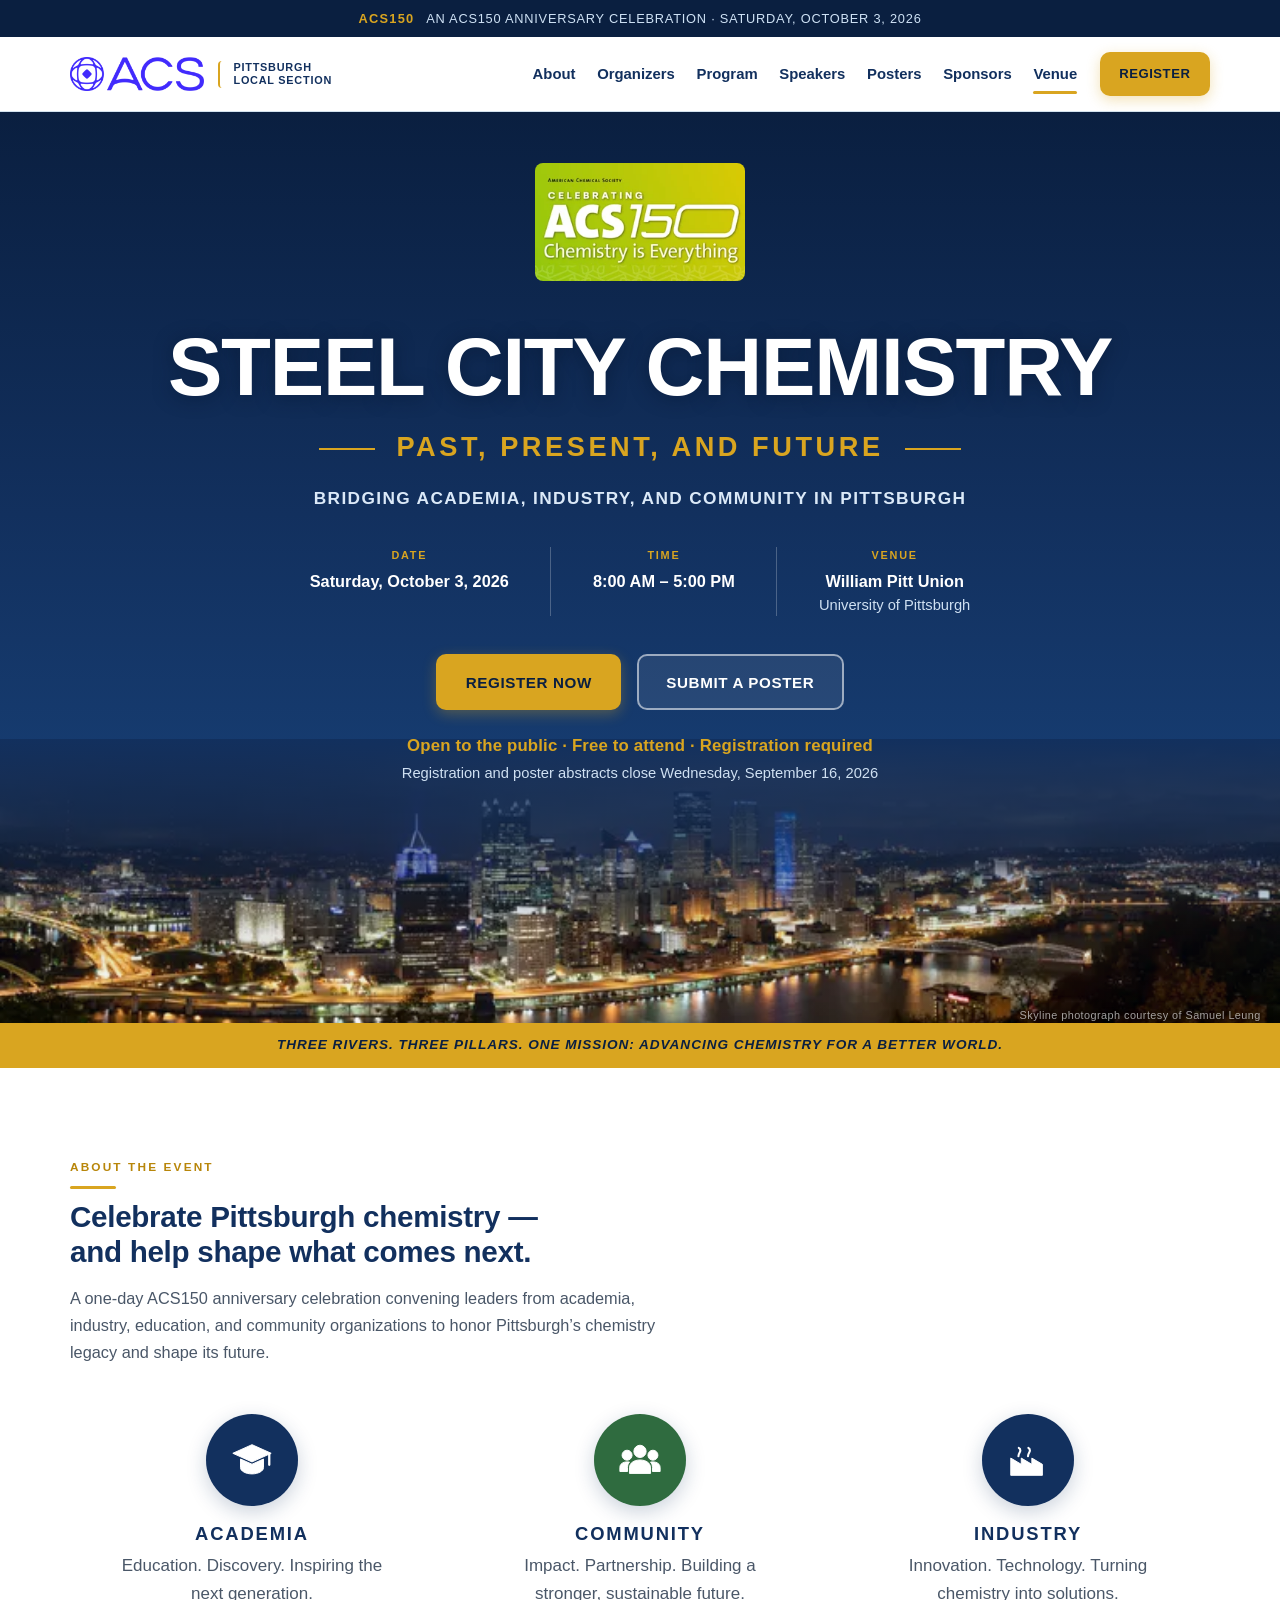
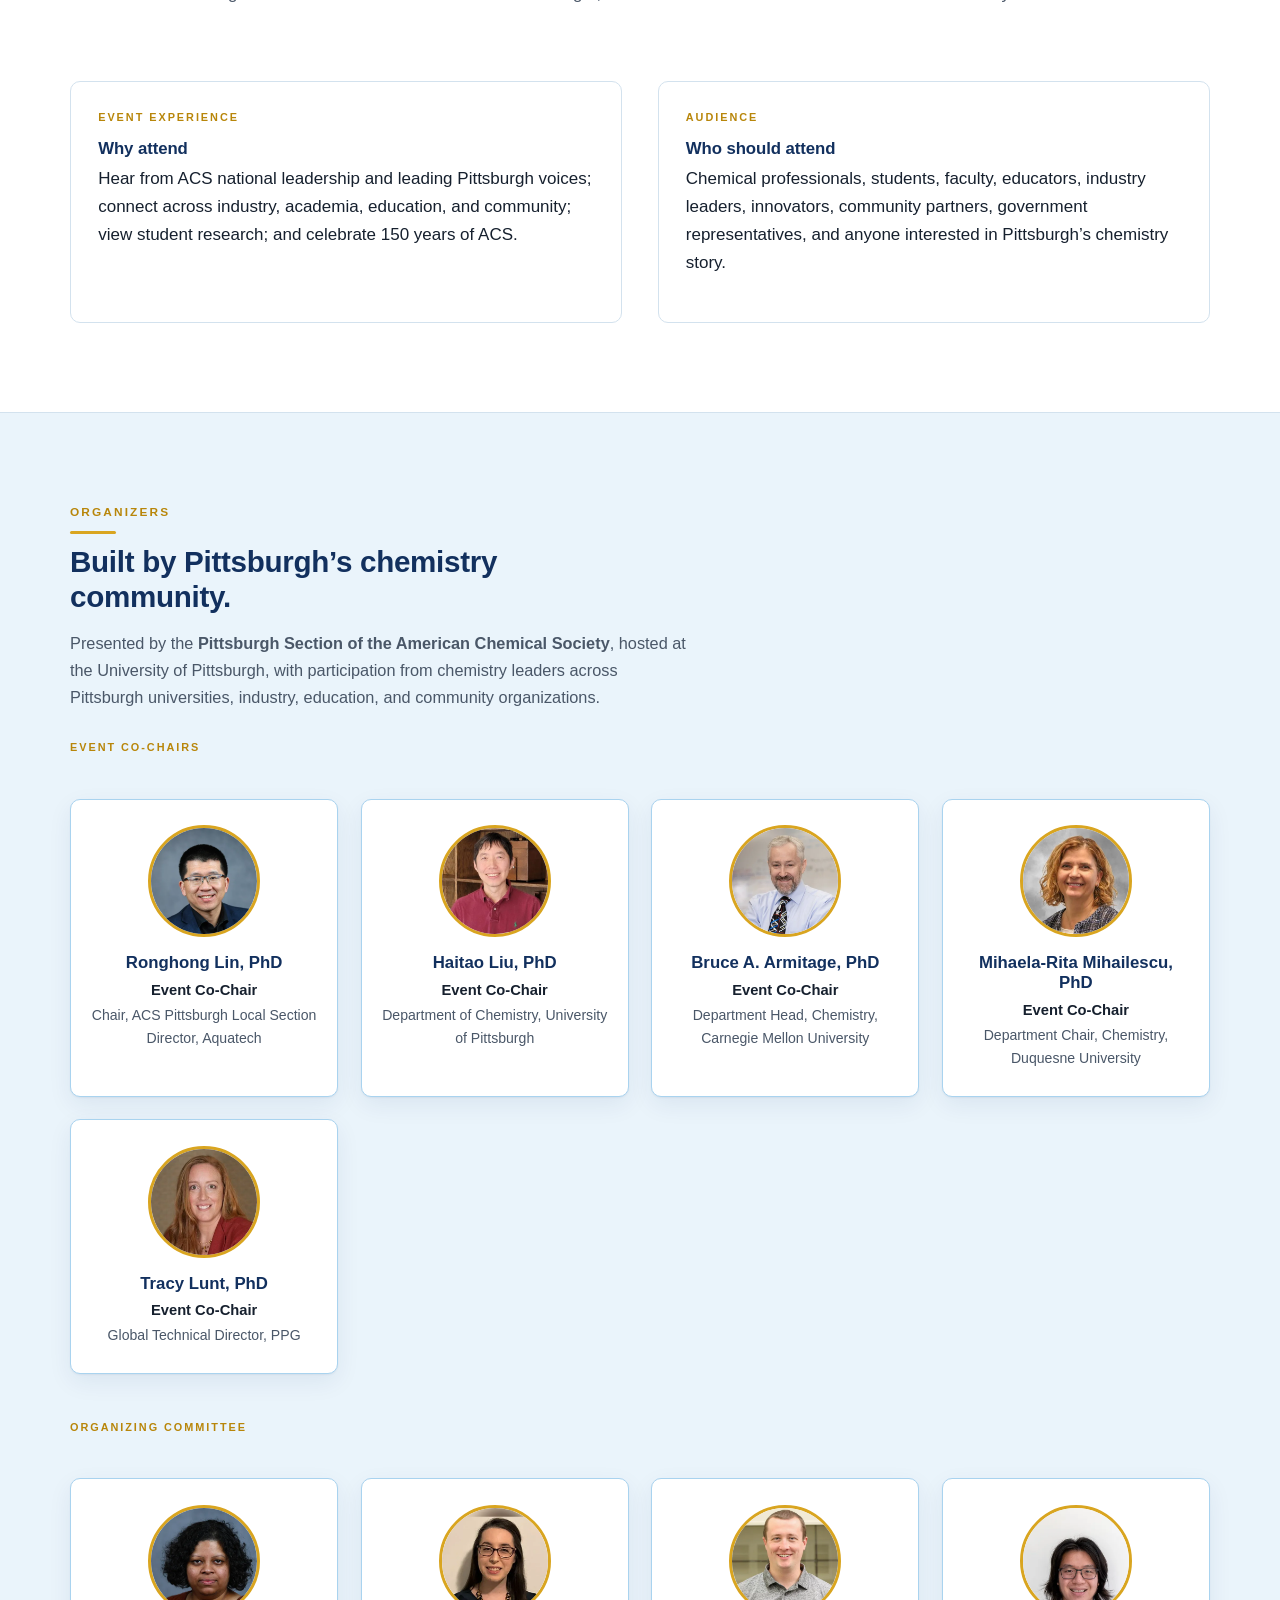
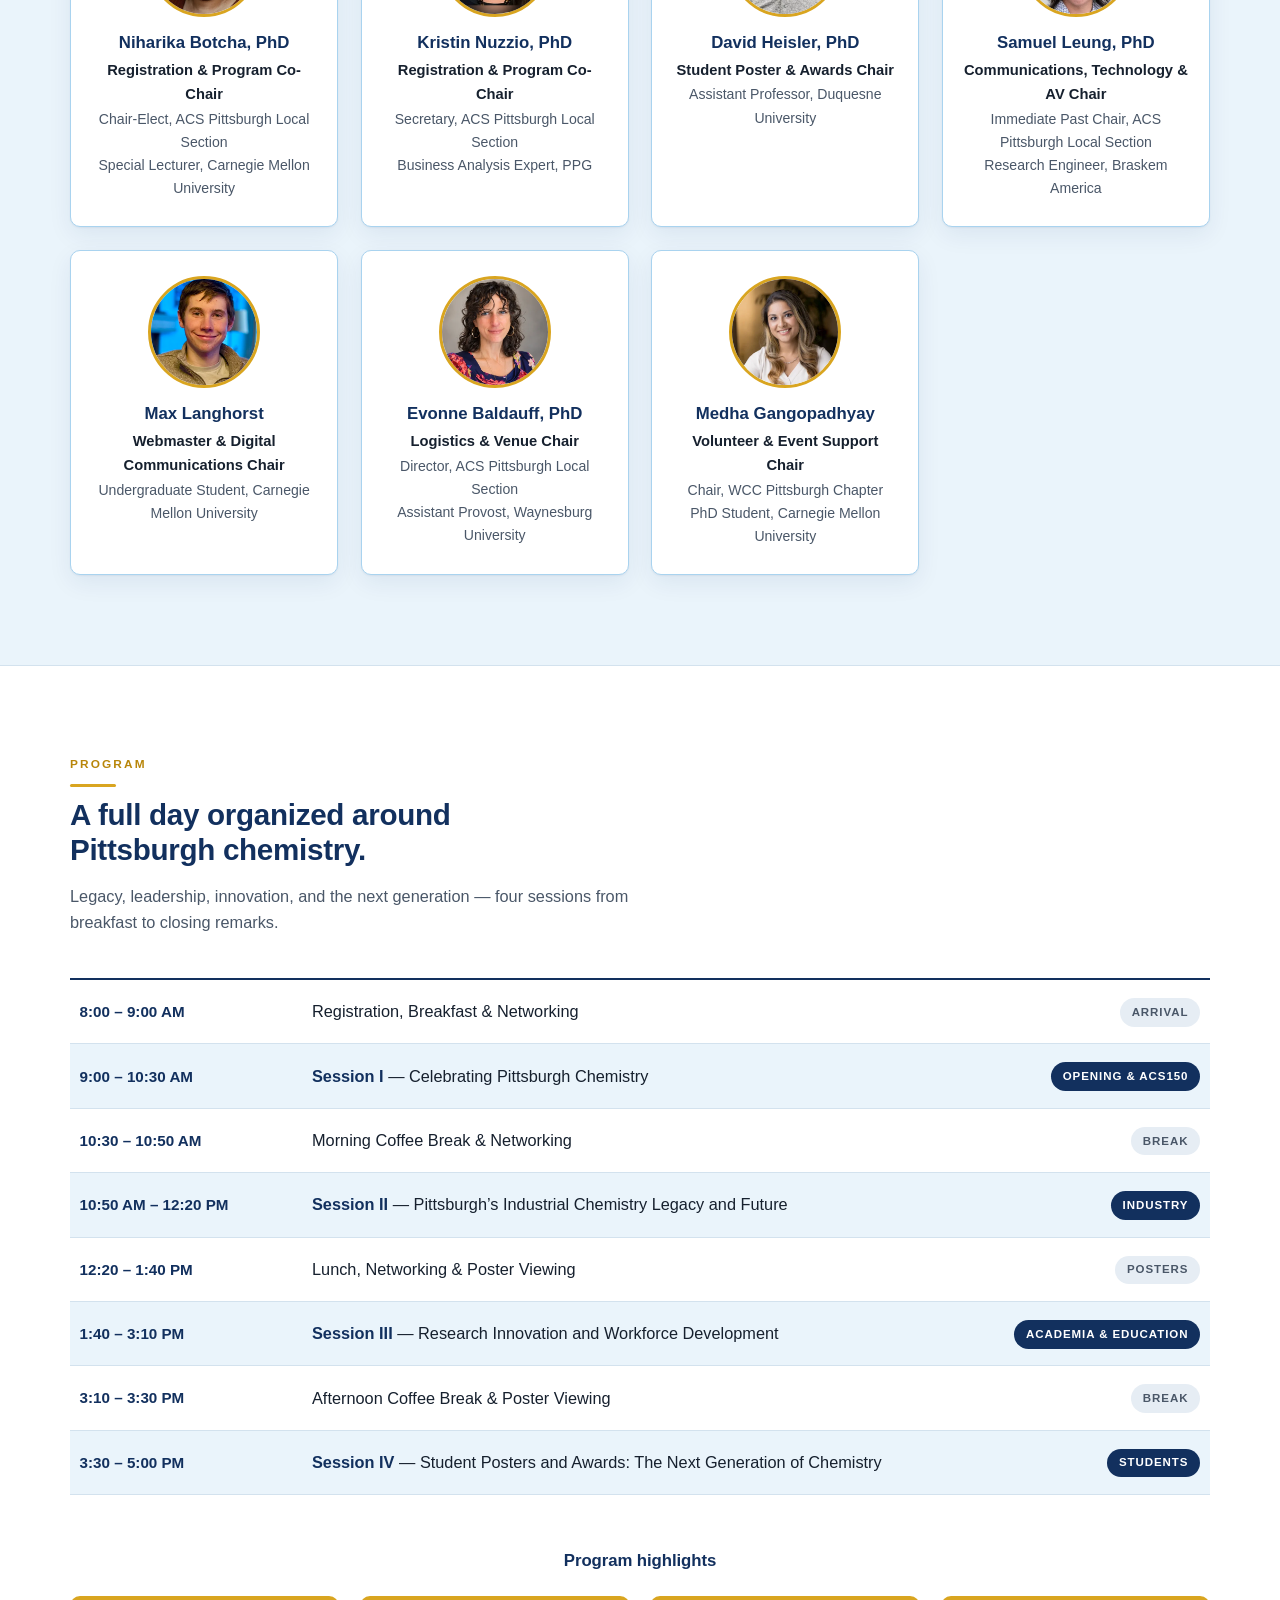
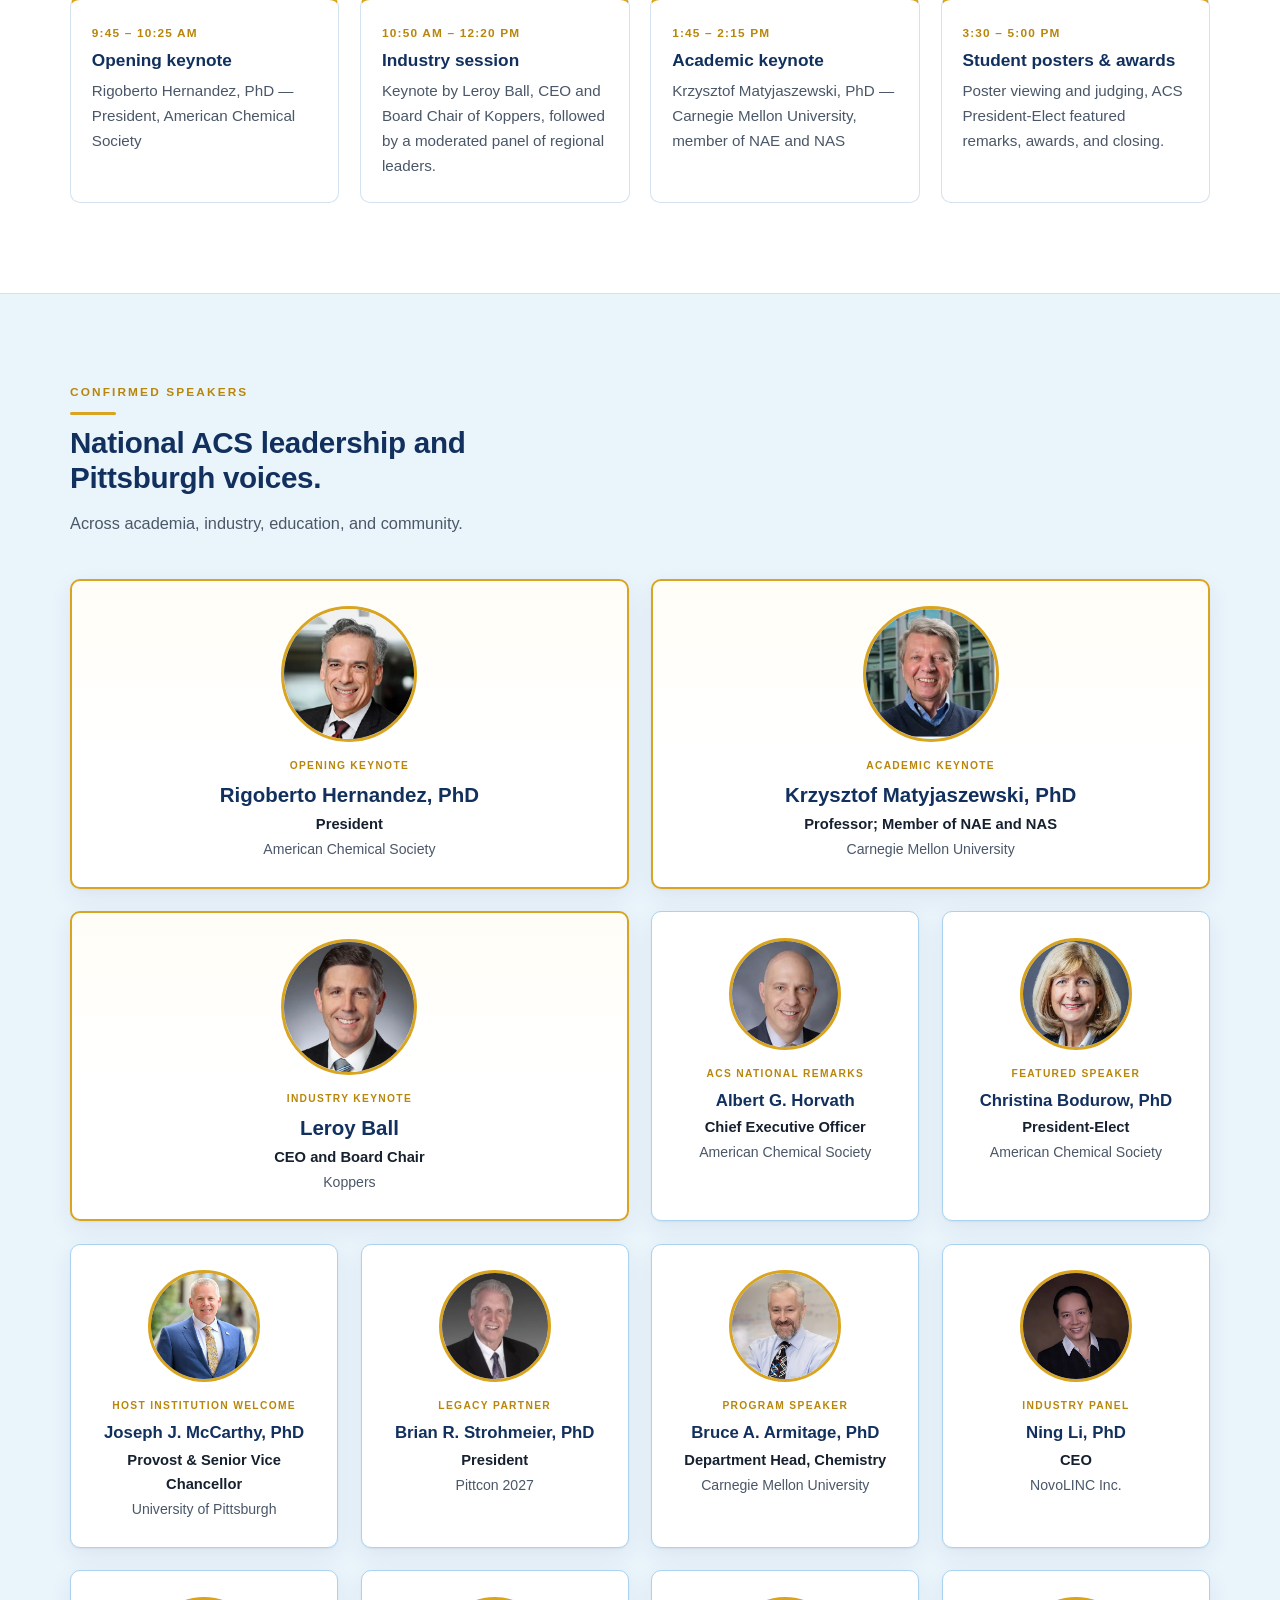
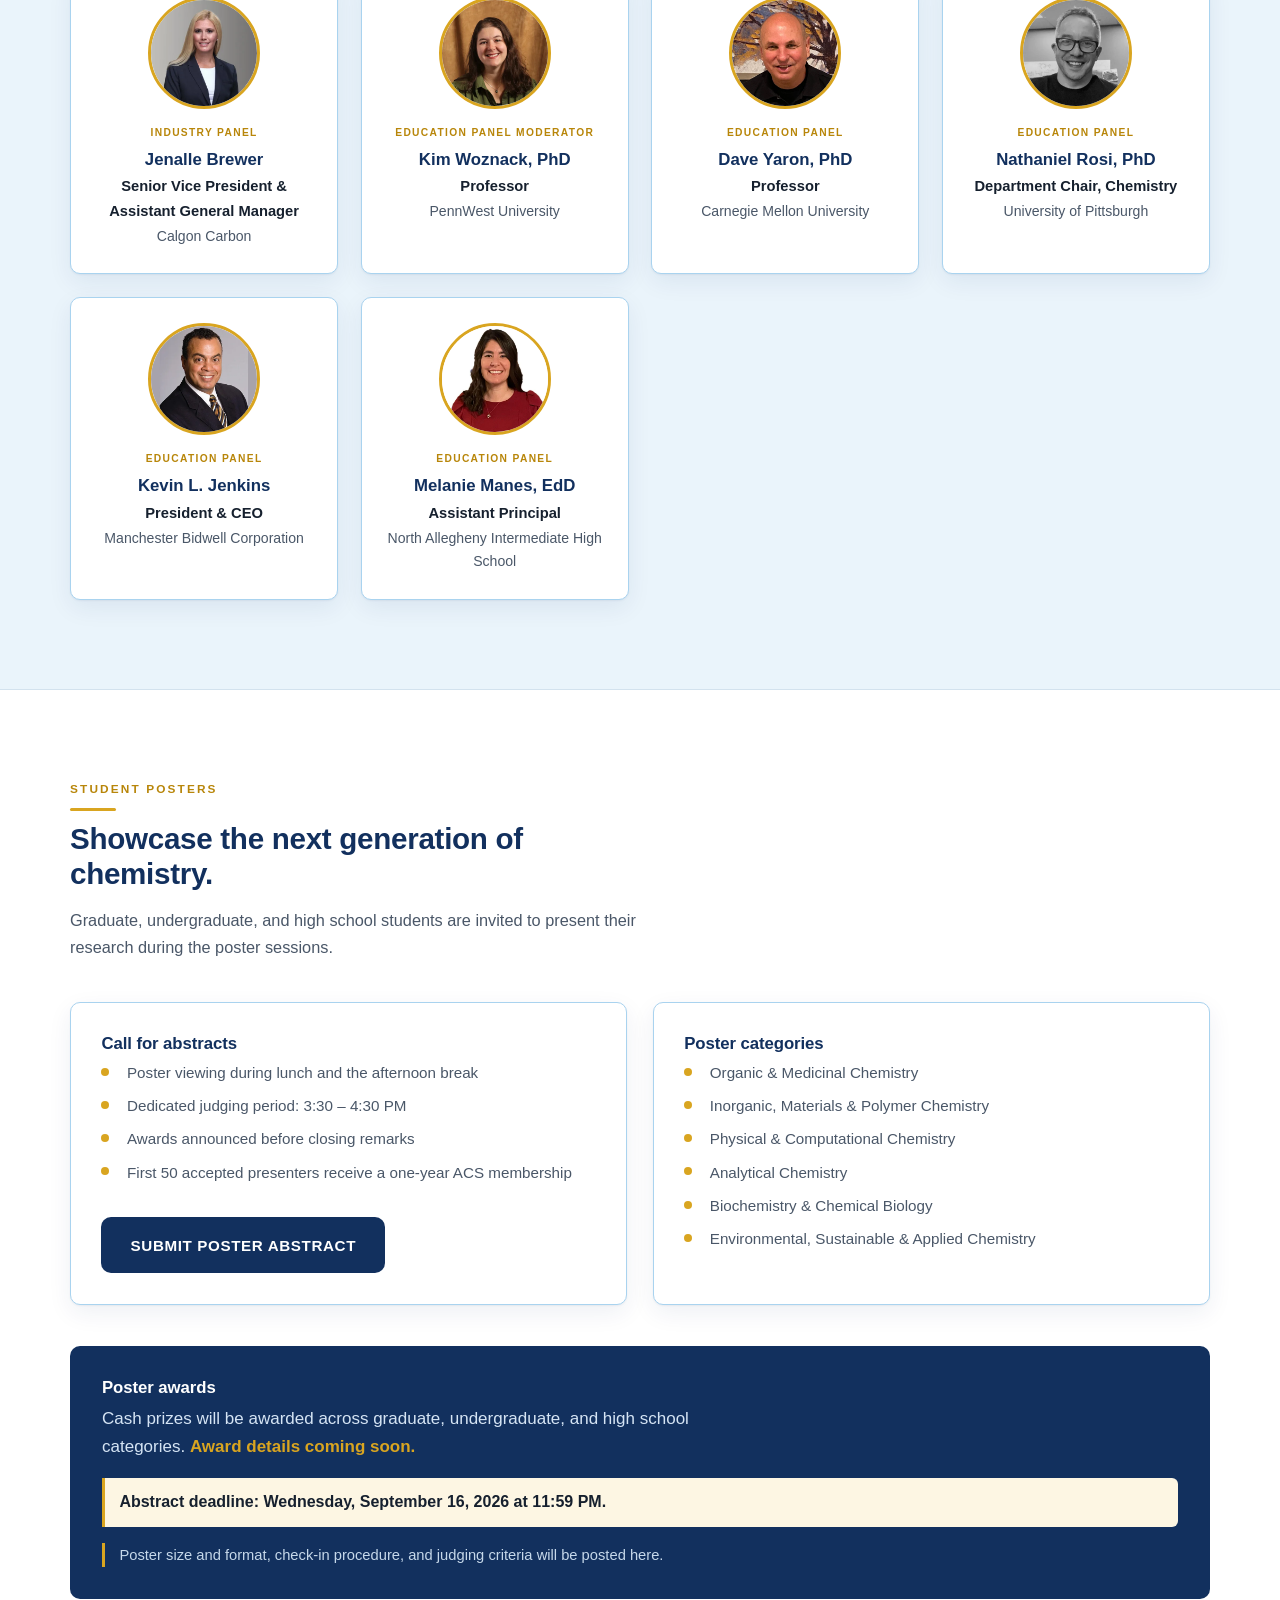
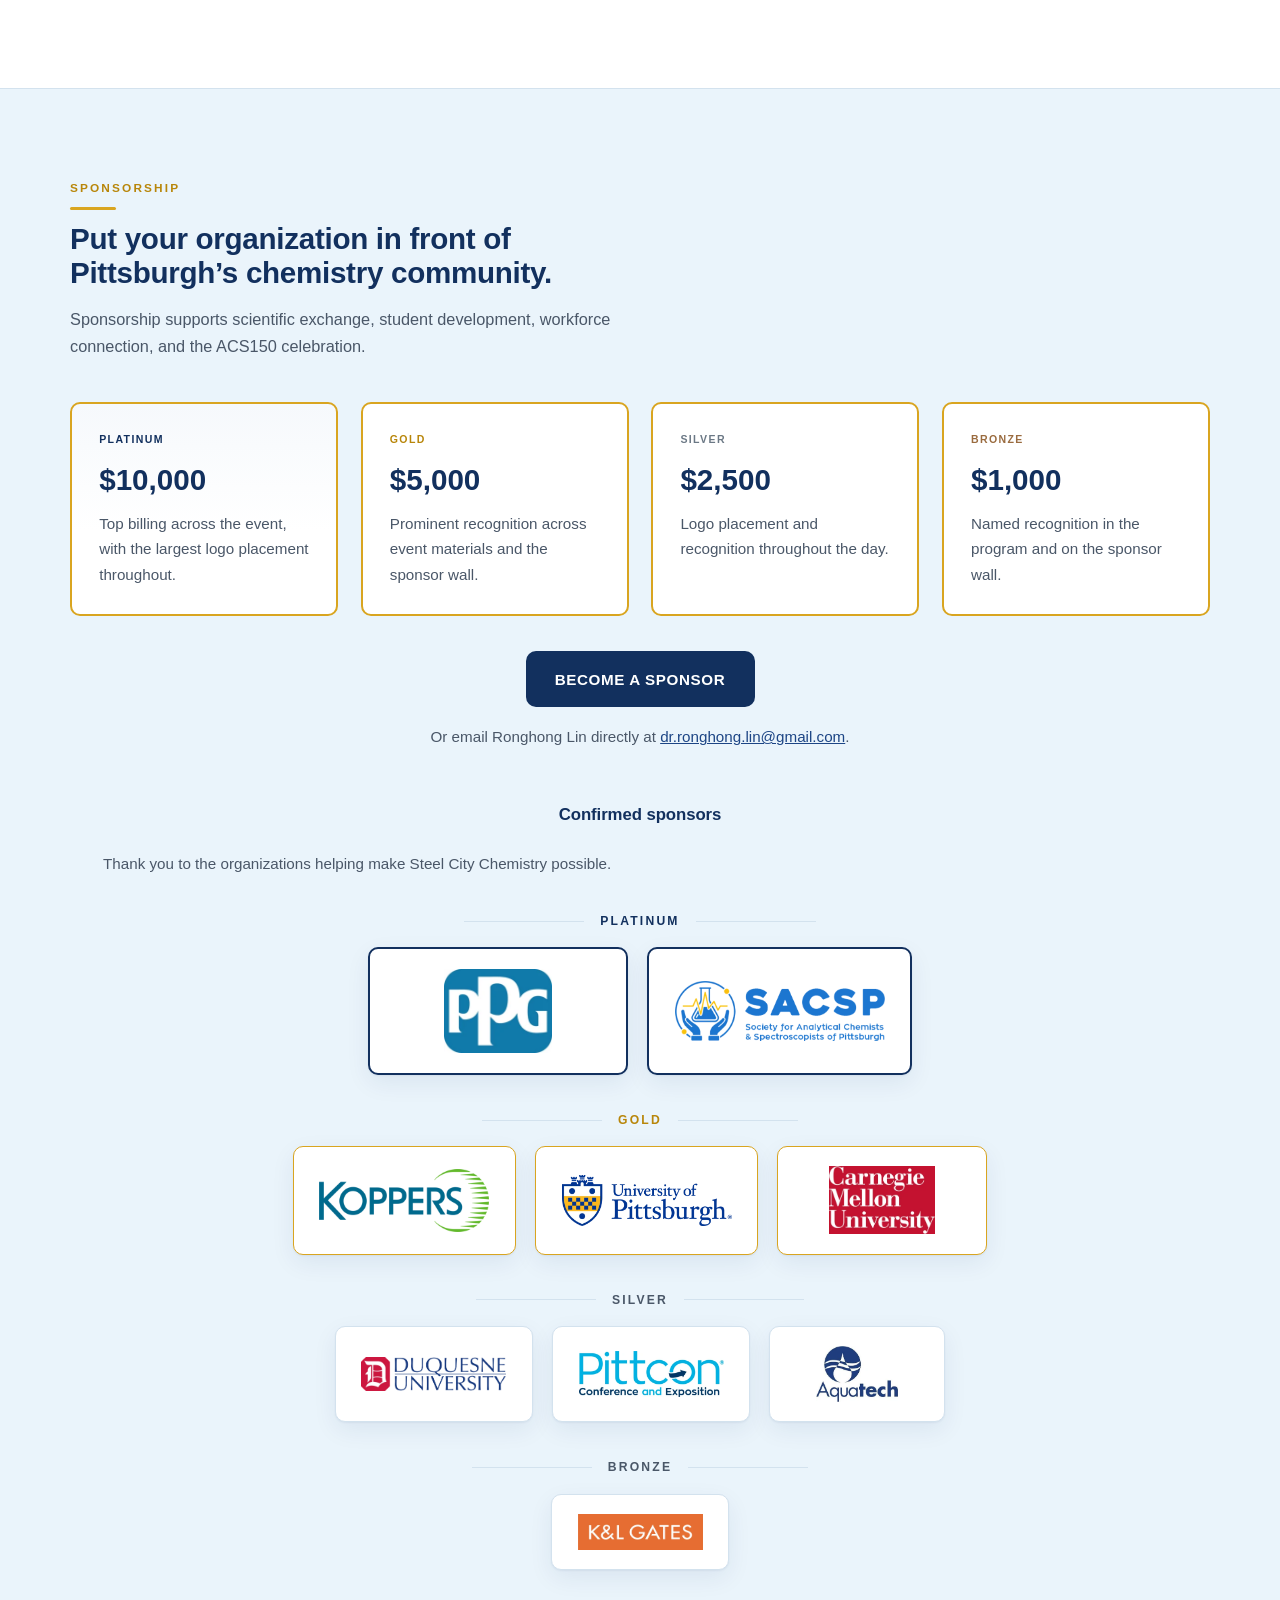
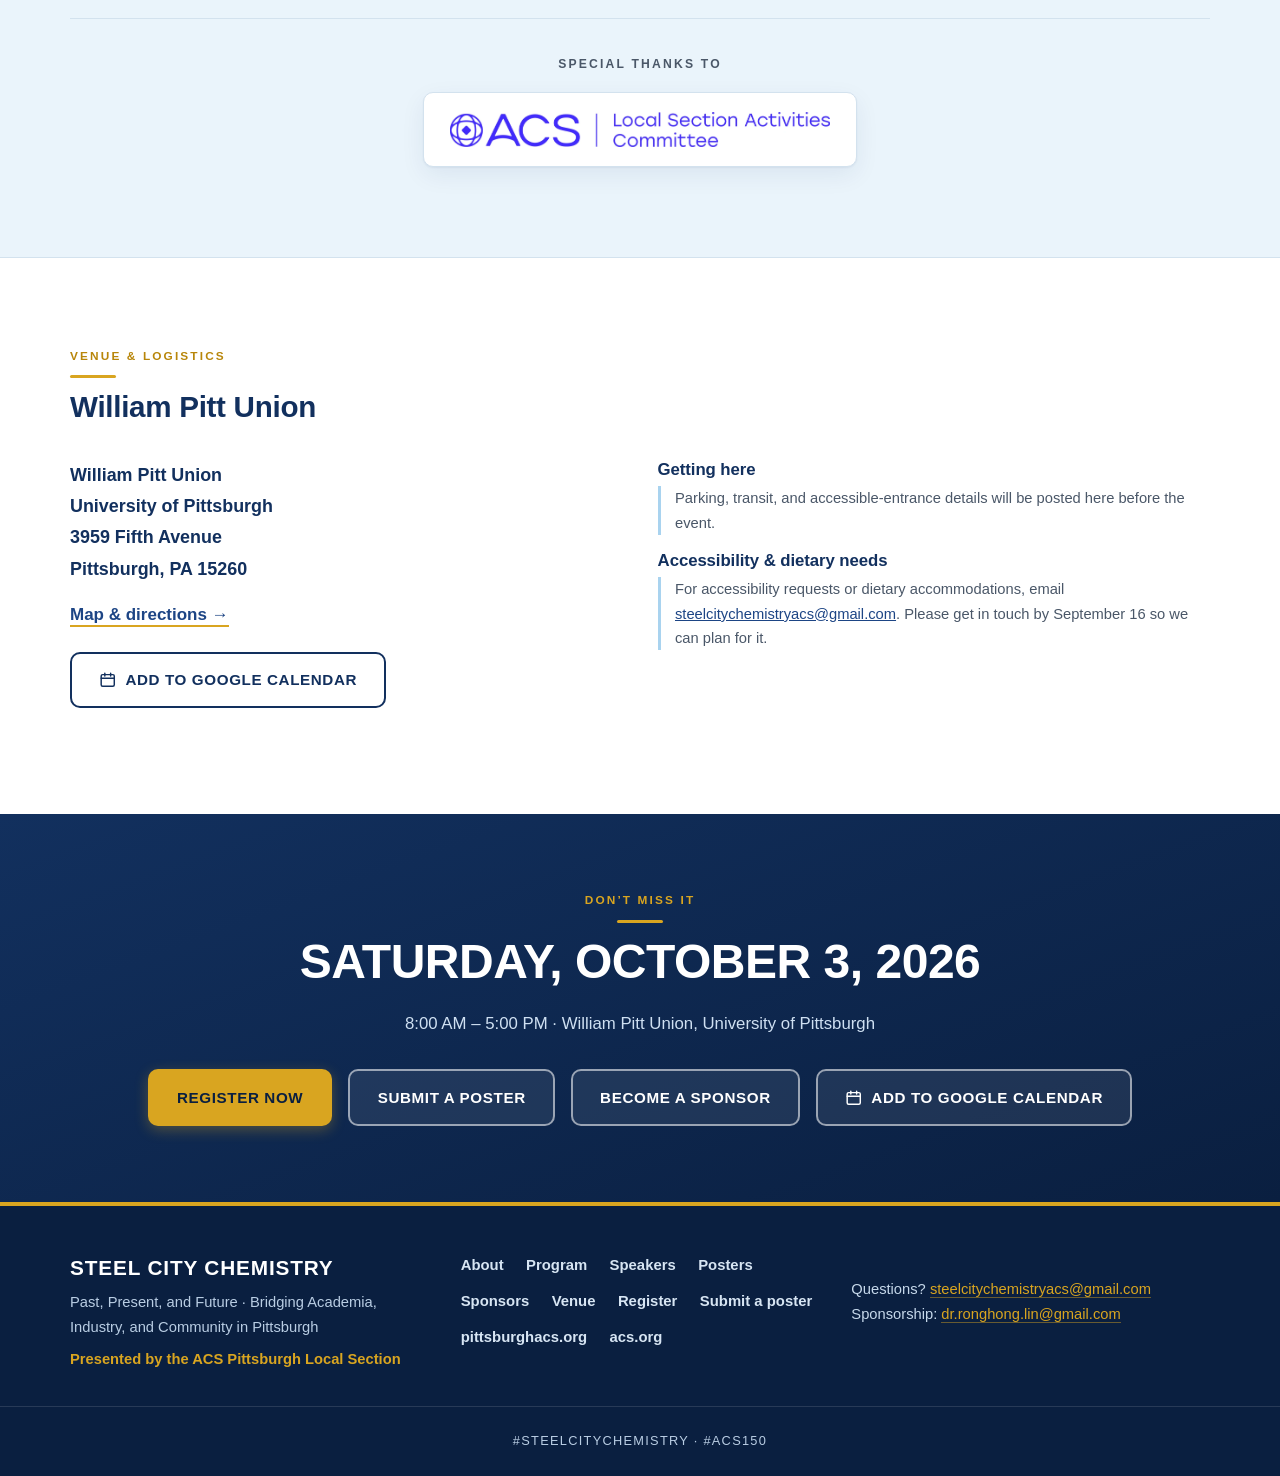
==== commit da15cf68: "Add Tracy Lunt (PPG) as Event Co-Chair Per Ronghong's Sept 11 email forwarding her headshot.  Co-Aut" ====
--- a/site/index.html
+++ b/site/index.html
@@ -16,7 +16,7 @@
 <meta name="twitter:card" content="summary_large_image">
 <link rel="canonical" href="https://www.steelcitychemistry.com/">
 <link rel="icon" href="assets/img/favicon.svg" type="image/svg+xml">
-<link rel="stylesheet" href="styles.css?v=202609100144">
+<link rel="stylesheet" href="styles.css?v=202609111419">
 </head>
 <body>
 
@@ -69,10 +69,10 @@
 <section class="hero" id="top">
   <div class="hero__sky" aria-hidden="true"></div>
   <picture class="hero__art" aria-hidden="true">
-    <source media="(min-width: 1100px)" srcset="assets/img/hero-1536.webp?v=202609100144" type="image/webp">
-    <source media="(min-width: 700px)" srcset="assets/img/hero-1100.webp?v=202609100144" type="image/webp">
-    <source srcset="assets/img/hero-760.webp?v=202609100144" type="image/webp">
-    <img src="assets/img/hero-1536.jpg?v=202609100144" alt="" width="1536" height="350" fetchpriority="high" decoding="async">
+    <source media="(min-width: 1100px)" srcset="assets/img/hero-1536.webp?v=202609111419" type="image/webp">
+    <source media="(min-width: 700px)" srcset="assets/img/hero-1100.webp?v=202609111419" type="image/webp">
+    <source srcset="assets/img/hero-760.webp?v=202609111419" type="image/webp">
+    <img src="assets/img/hero-1536.jpg?v=202609111419" alt="" width="1536" height="350" fetchpriority="high" decoding="async">
   </picture>
 
   <div class="wrap hero__inner">
@@ -175,70 +175,76 @@
     <p class="eyebrow eyebrow--sm organizers__group organizers__group--first">Event Co-Chairs</p>
     <ul class="people people--organizers">
       <li class="person">
-        <picture><source srcset="assets/organizers/lin.webp?v=202609100144" type="image/webp"><img class="avatar" src="assets/organizers/lin.jpg?v=202609100144" alt="Ronghong Lin" width="400" height="400" loading="lazy" decoding="async"></picture>
+        <picture><source srcset="assets/organizers/lin.webp?v=202609111419" type="image/webp"><img class="avatar" src="assets/organizers/lin.jpg?v=202609111419" alt="Ronghong Lin" width="400" height="400" loading="lazy" decoding="async"></picture>
         <h3 class="person__name">Ronghong Lin, PhD</h3>
         <p class="person__role">Event Co-Chair</p>
         <p class="person__org">Chair, ACS Pittsburgh Local Section<br>Director, Aquatech</p>
       </li>
       <li class="person">
-        <picture><source srcset="assets/organizers/liu.webp?v=202609100144" type="image/webp"><img class="avatar" src="assets/organizers/liu.jpg?v=202609100144" alt="Haitao Liu" width="400" height="400" loading="lazy" decoding="async"></picture>
+        <picture><source srcset="assets/organizers/liu.webp?v=202609111419" type="image/webp"><img class="avatar" src="assets/organizers/liu.jpg?v=202609111419" alt="Haitao Liu" width="400" height="400" loading="lazy" decoding="async"></picture>
         <h3 class="person__name">Haitao Liu, PhD</h3>
         <p class="person__role">Event Co-Chair</p>
         <p class="person__org">Department of Chemistry, University of Pittsburgh</p>
       </li>
       <li class="person">
-        <picture><source srcset="assets/speakers/armitage.webp?v=202609100144" type="image/webp"><img class="avatar" src="assets/speakers/armitage.jpg?v=202609100144" alt="Bruce A. Armitage" width="400" height="400" loading="lazy" decoding="async"></picture>
+        <picture><source srcset="assets/speakers/armitage.webp?v=202609111419" type="image/webp"><img class="avatar" src="assets/speakers/armitage.jpg?v=202609111419" alt="Bruce A. Armitage" width="400" height="400" loading="lazy" decoding="async"></picture>
         <h3 class="person__name">Bruce A. Armitage, PhD</h3>
         <p class="person__role">Event Co-Chair</p>
         <p class="person__org">Department Head, Chemistry, Carnegie Mellon University</p>
       </li>
       <li class="person">
-        <picture><source srcset="assets/organizers/mihailescu.webp?v=202609100144" type="image/webp"><img class="avatar" src="assets/organizers/mihailescu.jpg?v=202609100144" alt="Mihaela-Rita Mihailescu" width="400" height="400" loading="lazy" decoding="async"></picture>
+        <picture><source srcset="assets/organizers/mihailescu.webp?v=202609111419" type="image/webp"><img class="avatar" src="assets/organizers/mihailescu.jpg?v=202609111419" alt="Mihaela-Rita Mihailescu" width="400" height="400" loading="lazy" decoding="async"></picture>
         <h3 class="person__name">Mihaela-Rita Mihailescu, PhD</h3>
         <p class="person__role">Event Co-Chair</p>
         <p class="person__org">Department Chair, Chemistry, Duquesne University</p>
       </li>
+      <li class="person">
+        <picture><source srcset="assets/organizers/lunt.webp?v=202609111419" type="image/webp"><img class="avatar" src="assets/organizers/lunt.jpg?v=202609111419" alt="Tracy Lunt" width="400" height="400" loading="lazy" decoding="async"></picture>
+        <h3 class="person__name">Tracy Lunt, PhD</h3>
+        <p class="person__role">Event Co-Chair</p>
+        <p class="person__org">Global Technical Director, PPG</p>
+      </li>
     </ul>
     <p class="eyebrow eyebrow--sm organizers__group">Organizing Committee</p>
     <ul class="people people--organizers">
       <li class="person">
-        <picture><source srcset="assets/organizers/botcha.webp?v=202609100144" type="image/webp"><img class="avatar" src="assets/organizers/botcha.jpg?v=202609100144" alt="Niharika Botcha" width="400" height="400" loading="lazy" decoding="async"></picture>
+        <picture><source srcset="assets/organizers/botcha.webp?v=202609111419" type="image/webp"><img class="avatar" src="assets/organizers/botcha.jpg?v=202609111419" alt="Niharika Botcha" width="400" height="400" loading="lazy" decoding="async"></picture>
         <h3 class="person__name">Niharika Botcha, PhD</h3>
         <p class="person__role">Registration &amp; Program Co-Chair</p>
         <p class="person__org">Chair-Elect, ACS Pittsburgh Local Section<br>Special Lecturer, Carnegie Mellon University</p>
       </li>
       <li class="person">
-        <picture><source srcset="assets/organizers/nuzzio.webp?v=202609100144" type="image/webp"><img class="avatar" src="assets/organizers/nuzzio.jpg?v=202609100144" alt="Kristin Nuzzio" width="400" height="400" loading="lazy" decoding="async"></picture>
+        <picture><source srcset="assets/organizers/nuzzio.webp?v=202609111419" type="image/webp"><img class="avatar" src="assets/organizers/nuzzio.jpg?v=202609111419" alt="Kristin Nuzzio" width="400" height="400" loading="lazy" decoding="async"></picture>
         <h3 class="person__name">Kristin Nuzzio, PhD</h3>
         <p class="person__role">Registration &amp; Program Co-Chair</p>
         <p class="person__org">Secretary, ACS Pittsburgh Local Section<br>Business Analysis Expert, PPG</p>
       </li>
       <li class="person">
-        <picture><source srcset="assets/organizers/heisler.webp?v=202609100144" type="image/webp"><img class="avatar" src="assets/organizers/heisler.jpg?v=202609100144" alt="David Heisler" width="400" height="400" loading="lazy" decoding="async"></picture>
+        <picture><source srcset="assets/organizers/heisler.webp?v=202609111419" type="image/webp"><img class="avatar" src="assets/organizers/heisler.jpg?v=202609111419" alt="David Heisler" width="400" height="400" loading="lazy" decoding="async"></picture>
         <h3 class="person__name">David Heisler, PhD</h3>
         <p class="person__role">Student Poster &amp; Awards Chair</p>
         <p class="person__org">Assistant Professor, Duquesne University</p>
       </li>
       <li class="person">
-        <picture><source srcset="assets/organizers/leung.webp?v=202609100144" type="image/webp"><img class="avatar" src="assets/organizers/leung.jpg?v=202609100144" alt="Samuel Leung" width="400" height="400" loading="lazy" decoding="async"></picture>
+        <picture><source srcset="assets/organizers/leung.webp?v=202609111419" type="image/webp"><img class="avatar" src="assets/organizers/leung.jpg?v=202609111419" alt="Samuel Leung" width="400" height="400" loading="lazy" decoding="async"></picture>
         <h3 class="person__name">Samuel Leung, PhD</h3>
         <p class="person__role">Communications, Technology &amp; AV Chair</p>
         <p class="person__org">Immediate Past Chair, ACS Pittsburgh Local Section<br>Research Engineer, Braskem America</p>
       </li>
       <li class="person">
-        <picture><source srcset="assets/organizers/langhorst.webp?v=202609100144" type="image/webp"><img class="avatar" src="assets/organizers/langhorst.jpg?v=202609100144" alt="Max Langhorst" width="400" height="400" loading="lazy" decoding="async"></picture>
+        <picture><source srcset="assets/organizers/langhorst.webp?v=202609111419" type="image/webp"><img class="avatar" src="assets/organizers/langhorst.jpg?v=202609111419" alt="Max Langhorst" width="400" height="400" loading="lazy" decoding="async"></picture>
         <h3 class="person__name">Max Langhorst</h3>
         <p class="person__role">Webmaster &amp; Digital Communications Chair</p>
         <p class="person__org">Undergraduate Student, Carnegie Mellon University</p>
       </li>
       <li class="person">
-        <picture><source srcset="assets/organizers/baldauff.webp?v=202609100144" type="image/webp"><img class="avatar" src="assets/organizers/baldauff.jpg?v=202609100144" alt="Evonne Baldauff" width="400" height="400" loading="lazy" decoding="async"></picture>
+        <picture><source srcset="assets/organizers/baldauff.webp?v=202609111419" type="image/webp"><img class="avatar" src="assets/organizers/baldauff.jpg?v=202609111419" alt="Evonne Baldauff" width="400" height="400" loading="lazy" decoding="async"></picture>
         <h3 class="person__name">Evonne Baldauff, PhD</h3>
         <p class="person__role">Logistics &amp; Venue Chair</p>
         <p class="person__org">Director, ACS Pittsburgh Local Section<br>Assistant Provost, Waynesburg University</p>
       </li>
       <li class="person">
-        <picture><source srcset="assets/organizers/gangopadhyay.webp?v=202609100144" type="image/webp"><img class="avatar" src="assets/organizers/gangopadhyay.jpg?v=202609100144" alt="Medha Gangopadhyay" width="400" height="400" loading="lazy" decoding="async"></picture>
+        <picture><source srcset="assets/organizers/gangopadhyay.webp?v=202609111419" type="image/webp"><img class="avatar" src="assets/organizers/gangopadhyay.jpg?v=202609111419" alt="Medha Gangopadhyay" width="400" height="400" loading="lazy" decoding="async"></picture>
         <h3 class="person__name">Medha Gangopadhyay</h3>
         <p class="person__role">Volunteer &amp; Event Support Chair</p>
         <p class="person__org">Chair, WCC Pittsburgh Chapter<br>PhD Student, Carnegie Mellon University</p>
@@ -336,7 +342,7 @@
     <ul class="people people--speakers" id="speakerGrid">
 
       <li class="person person--featured" data-cat="acs">
-        <picture><source srcset="assets/speakers/hernandez.webp?v=202609100144" type="image/webp"><img class="avatar" src="assets/speakers/hernandez.jpg?v=202609100144" alt="Rigoberto Hernandez" width="400" height="400" loading="lazy" decoding="async"></picture>
+        <picture><source srcset="assets/speakers/hernandez.webp?v=202609111419" type="image/webp"><img class="avatar" src="assets/speakers/hernandez.jpg?v=202609111419" alt="Rigoberto Hernandez" width="400" height="400" loading="lazy" decoding="async"></picture>
         <p class="person__tag">Opening Keynote</p>
         <h3 class="person__name">Rigoberto Hernandez, PhD</h3>
         <p class="person__role">President</p>
@@ -344,7 +350,7 @@
       </li>
 
       <li class="person person--featured" data-cat="academia">
-        <picture><source srcset="assets/speakers/matyjaszewski.webp?v=202609100144" type="image/webp"><img class="avatar" src="assets/speakers/matyjaszewski.jpg?v=202609100144" alt="Krzysztof Matyjaszewski" width="400" height="400" loading="lazy" decoding="async"></picture>
+        <picture><source srcset="assets/speakers/matyjaszewski.webp?v=202609111419" type="image/webp"><img class="avatar" src="assets/speakers/matyjaszewski.jpg?v=202609111419" alt="Krzysztof Matyjaszewski" width="400" height="400" loading="lazy" decoding="async"></picture>
         <p class="person__tag">Academic Keynote</p>
         <h3 class="person__name">Krzysztof Matyjaszewski, PhD</h3>
         <p class="person__role">Professor; Member of NAE and NAS</p>
@@ -352,7 +358,7 @@
       </li>
 
       <li class="person person--featured" data-cat="industry">
-        <picture><source srcset="assets/speakers/ball.webp?v=202609100144" type="image/webp"><img class="avatar" src="assets/speakers/ball.jpg?v=202609100144" alt="Leroy Ball" width="400" height="400" loading="lazy" decoding="async"></picture>
+        <picture><source srcset="assets/speakers/ball.webp?v=202609111419" type="image/webp"><img class="avatar" src="assets/speakers/ball.jpg?v=202609111419" alt="Leroy Ball" width="400" height="400" loading="lazy" decoding="async"></picture>
         <p class="person__tag">Industry Keynote</p>
         <h3 class="person__name">Leroy Ball</h3>
         <p class="person__role">CEO and Board Chair</p>
@@ -360,7 +366,7 @@
       </li>
 
       <li class="person" data-cat="acs">
-        <picture><source srcset="assets/speakers/horvath.webp?v=202609100144" type="image/webp"><img class="avatar" src="assets/speakers/horvath.jpg?v=202609100144" alt="Albert G. Horvath" width="400" height="400" loading="lazy" decoding="async"></picture>
+        <picture><source srcset="assets/speakers/horvath.webp?v=202609111419" type="image/webp"><img class="avatar" src="assets/speakers/horvath.jpg?v=202609111419" alt="Albert G. Horvath" width="400" height="400" loading="lazy" decoding="async"></picture>
         <p class="person__tag">ACS National Remarks</p>
         <h3 class="person__name">Albert G. Horvath</h3>
         <p class="person__role">Chief Executive Officer</p>
@@ -368,7 +374,7 @@
       </li>
 
       <li class="person" data-cat="acs">
-        <picture><source srcset="assets/speakers/bodurow.webp?v=202609100144" type="image/webp"><img class="avatar" src="assets/speakers/bodurow.jpg?v=202609100144" alt="Christina Bodurow" width="400" height="400" loading="lazy" decoding="async"></picture>
+        <picture><source srcset="assets/speakers/bodurow.webp?v=202609111419" type="image/webp"><img class="avatar" src="assets/speakers/bodurow.jpg?v=202609111419" alt="Christina Bodurow" width="400" height="400" loading="lazy" decoding="async"></picture>
         <p class="person__tag">Featured Speaker</p>
         <h3 class="person__name">Christina Bodurow, PhD</h3>
         <p class="person__role">President-Elect</p>
@@ -376,7 +382,7 @@
       </li>
 
       <li class="person" data-cat="academia">
-        <picture><source srcset="assets/speakers/mccarthy.webp?v=202609100144" type="image/webp"><img class="avatar" src="assets/speakers/mccarthy.jpg?v=202609100144" alt="Joseph J. McCarthy" width="400" height="400" loading="lazy" decoding="async"></picture>
+        <picture><source srcset="assets/speakers/mccarthy.webp?v=202609111419" type="image/webp"><img class="avatar" src="assets/speakers/mccarthy.jpg?v=202609111419" alt="Joseph J. McCarthy" width="400" height="400" loading="lazy" decoding="async"></picture>
         <p class="person__tag">Host Institution Welcome</p>
         <h3 class="person__name">Joseph J. McCarthy, PhD</h3>
         <p class="person__role">Provost &amp; Senior Vice Chancellor</p>
@@ -384,7 +390,7 @@
       </li>
 
       <li class="person" data-cat="industry">
-        <picture><source srcset="assets/speakers/strohmeier.webp?v=202609100144" type="image/webp"><img class="avatar" src="assets/speakers/strohmeier.jpg?v=202609100144" alt="Brian R. Strohmeier" width="400" height="400" loading="lazy" decoding="async"></picture>
+        <picture><source srcset="assets/speakers/strohmeier.webp?v=202609111419" type="image/webp"><img class="avatar" src="assets/speakers/strohmeier.jpg?v=202609111419" alt="Brian R. Strohmeier" width="400" height="400" loading="lazy" decoding="async"></picture>
         <p class="person__tag">Legacy Partner</p>
         <h3 class="person__name">Brian R. Strohmeier, PhD</h3>
         <p class="person__role">President</p>
@@ -392,7 +398,7 @@
       </li>
 
       <li class="person" data-cat="academia">
-        <picture><source srcset="assets/organizers/armitage.webp?v=202609100144" type="image/webp"><img class="avatar" src="assets/organizers/armitage.jpg?v=202609100144" alt="Bruce A. Armitage" width="400" height="400" loading="lazy" decoding="async"></picture>
+        <picture><source srcset="assets/organizers/armitage.webp?v=202609111419" type="image/webp"><img class="avatar" src="assets/organizers/armitage.jpg?v=202609111419" alt="Bruce A. Armitage" width="400" height="400" loading="lazy" decoding="async"></picture>
         <p class="person__tag">Program Speaker</p>
         <h3 class="person__name">Bruce A. Armitage, PhD</h3>
         <p class="person__role">Department Head, Chemistry</p>
@@ -401,7 +407,7 @@
 
 
       <li class="person" data-cat="industry">
-        <picture><source srcset="assets/speakers/li.webp?v=202609100144" type="image/webp"><img class="avatar" src="assets/speakers/li.jpg?v=202609100144" alt="Ning Li" width="400" height="400" loading="lazy" decoding="async"></picture>
+        <picture><source srcset="assets/speakers/li.webp?v=202609111419" type="image/webp"><img class="avatar" src="assets/speakers/li.jpg?v=202609111419" alt="Ning Li" width="400" height="400" loading="lazy" decoding="async"></picture>
         <p class="person__tag">Industry Panel</p>
         <h3 class="person__name">Ning Li, PhD</h3>
         <p class="person__role">CEO</p>
@@ -409,7 +415,7 @@
       </li>
 
       <li class="person" data-cat="industry">
-        <picture><source srcset="assets/speakers/brewer.webp?v=202609100144" type="image/webp"><img class="avatar" src="assets/speakers/brewer.jpg?v=202609100144" alt="Jenalle Brewer" width="400" height="400" loading="lazy" decoding="async"></picture>
+        <picture><source srcset="assets/speakers/brewer.webp?v=202609111419" type="image/webp"><img class="avatar" src="assets/speakers/brewer.jpg?v=202609111419" alt="Jenalle Brewer" width="400" height="400" loading="lazy" decoding="async"></picture>
         <p class="person__tag">Industry Panel</p>
         <h3 class="person__name">Jenalle Brewer</h3>
         <p class="person__role">Senior Vice President &amp; Assistant General Manager</p>
@@ -417,7 +423,7 @@
       </li>
 
       <li class="person" data-cat="education">
-        <picture><source srcset="assets/speakers/woznack.webp?v=202609100144" type="image/webp"><img class="avatar" src="assets/speakers/woznack.jpg?v=202609100144" alt="Kim Woznack" width="400" height="400" loading="lazy" decoding="async"></picture>
+        <picture><source srcset="assets/speakers/woznack.webp?v=202609111419" type="image/webp"><img class="avatar" src="assets/speakers/woznack.jpg?v=202609111419" alt="Kim Woznack" width="400" height="400" loading="lazy" decoding="async"></picture>
         <p class="person__tag">Education Panel Moderator</p>
         <h3 class="person__name">Kim Woznack, PhD</h3>
         <p class="person__role">Professor</p>
@@ -425,7 +431,7 @@
       </li>
 
       <li class="person" data-cat="education">
-        <picture><source srcset="assets/speakers/yaron.webp?v=202609100144" type="image/webp"><img class="avatar" src="assets/speakers/yaron.jpg?v=202609100144" alt="Dave Yaron" width="400" height="400" loading="lazy" decoding="async"></picture>
+        <picture><source srcset="assets/speakers/yaron.webp?v=202609111419" type="image/webp"><img class="avatar" src="assets/speakers/yaron.jpg?v=202609111419" alt="Dave Yaron" width="400" height="400" loading="lazy" decoding="async"></picture>
         <p class="person__tag">Education Panel</p>
         <h3 class="person__name">Dave Yaron, PhD</h3>
         <p class="person__role">Professor</p>
@@ -433,7 +439,7 @@
       </li>
 
       <li class="person" data-cat="education">
-        <picture><source srcset="assets/speakers/rosi.webp?v=202609100144" type="image/webp"><img class="avatar" src="assets/speakers/rosi.jpg?v=202609100144" alt="Nathaniel Rosi" width="400" height="400" loading="lazy" decoding="async"></picture>
+        <picture><source srcset="assets/speakers/rosi.webp?v=202609111419" type="image/webp"><img class="avatar" src="assets/speakers/rosi.jpg?v=202609111419" alt="Nathaniel Rosi" width="400" height="400" loading="lazy" decoding="async"></picture>
         <p class="person__tag">Education Panel</p>
         <h3 class="person__name">Nathaniel Rosi, PhD</h3>
         <p class="person__role">Department Chair, Chemistry</p>
@@ -441,7 +447,7 @@
       </li>
 
       <li class="person" data-cat="education">
-        <picture><source srcset="assets/speakers/jenkins.webp?v=202609100144" type="image/webp"><img class="avatar" src="assets/speakers/jenkins.jpg?v=202609100144" alt="Kevin L. Jenkins" width="400" height="400" loading="lazy" decoding="async"></picture>
+        <picture><source srcset="assets/speakers/jenkins.webp?v=202609111419" type="image/webp"><img class="avatar" src="assets/speakers/jenkins.jpg?v=202609111419" alt="Kevin L. Jenkins" width="400" height="400" loading="lazy" decoding="async"></picture>
         <p class="person__tag">Education Panel</p>
         <h3 class="person__name">Kevin L. Jenkins</h3>
         <p class="person__role">President &amp; CEO</p>
@@ -449,7 +455,7 @@
       </li>
 
       <li class="person" data-cat="education">
-        <picture><source srcset="assets/speakers/manes.webp?v=202609100144" type="image/webp"><img class="avatar" src="assets/speakers/manes.jpg?v=202609100144" alt="Melanie Manes" width="400" height="400" loading="lazy" decoding="async"></picture>
+        <picture><source srcset="assets/speakers/manes.webp?v=202609111419" type="image/webp"><img class="avatar" src="assets/speakers/manes.jpg?v=202609111419" alt="Melanie Manes" width="400" height="400" loading="lazy" decoding="async"></picture>
         <p class="person__tag">Education Panel</p>
         <h3 class="person__name">Melanie Manes, EdD</h3>
         <p class="person__role">Assistant Principal</p>
@@ -566,9 +572,9 @@
       <p class="tier__label tier__label--platinum">Platinum</p>
       <ul class="logos logos--platinum">
         <li class="logo"><a href="https://www.ppg.com" target="_blank" rel="noopener"
-             aria-label="PPG (opens in a new tab)" title="PPG"><picture><source srcset="assets/sponsors/ppg.webp?v=202609100144" type="image/webp"><img src="assets/sponsors/ppg.png?v=202609100144" alt="PPG" loading="lazy" decoding="async"></picture></a></li>
+             aria-label="PPG (opens in a new tab)" title="PPG"><picture><source srcset="assets/sponsors/ppg.webp?v=202609111419" type="image/webp"><img src="assets/sponsors/ppg.png?v=202609111419" alt="PPG" loading="lazy" decoding="async"></picture></a></li>
         <li class="logo"><a href="https://chemistryoutreach.org" target="_blank" rel="noopener"
-             aria-label="SACSP (opens in a new tab)" title="SACSP"><picture><source srcset="assets/sponsors/sacsp.webp?v=202609100144" type="image/webp"><img src="assets/sponsors/sacsp.png?v=202609100144" alt="SACSP — Society for Analytical Chemists & Spectroscopists of Pittsburgh" loading="lazy" decoding="async"></picture></a></li>
+             aria-label="SACSP (opens in a new tab)" title="SACSP"><picture><source srcset="assets/sponsors/sacsp.webp?v=202609111419" type="image/webp"><img src="assets/sponsors/sacsp.png?v=202609111419" alt="SACSP — Society for Analytical Chemists & Spectroscopists of Pittsburgh" loading="lazy" decoding="async"></picture></a></li>
       </ul>
     </div>
 
@@ -576,11 +582,11 @@
       <p class="tier__label tier__label--gold">Gold</p>
       <ul class="logos logos--gold">
         <li class="logo"><a href="https://www.koppers.com" target="_blank" rel="noopener"
-             aria-label="Koppers (opens in a new tab)" title="Koppers"><picture><source srcset="assets/sponsors/koppers.webp?v=202609100144" type="image/webp"><img src="assets/sponsors/koppers.png?v=202609100144" alt="Koppers" loading="lazy" decoding="async"></picture></a></li>
+             aria-label="Koppers (opens in a new tab)" title="Koppers"><picture><source srcset="assets/sponsors/koppers.webp?v=202609111419" type="image/webp"><img src="assets/sponsors/koppers.png?v=202609111419" alt="Koppers" loading="lazy" decoding="async"></picture></a></li>
         <li class="logo"><a href="https://www.chem.pitt.edu" target="_blank" rel="noopener"
-             aria-label="University of Pittsburgh (opens in a new tab)" title="University of Pittsburgh"><picture><source srcset="assets/sponsors/pitt.webp?v=202609100144" type="image/webp"><img src="assets/sponsors/pitt.png?v=202609100144" alt="University of Pittsburgh" loading="lazy" decoding="async"></picture></a></li>
+             aria-label="University of Pittsburgh (opens in a new tab)" title="University of Pittsburgh"><picture><source srcset="assets/sponsors/pitt.webp?v=202609111419" type="image/webp"><img src="assets/sponsors/pitt.png?v=202609111419" alt="University of Pittsburgh" loading="lazy" decoding="async"></picture></a></li>
         <li class="logo"><a href="https://www.cmu.edu/chemistry" target="_blank" rel="noopener"
-             aria-label="Carnegie Mellon University (opens in a new tab)" title="Carnegie Mellon University"><picture><source srcset="assets/sponsors/cmu.webp?v=202609100144" type="image/webp"><img src="assets/sponsors/cmu.png?v=202609100144" alt="Carnegie Mellon University" loading="lazy" decoding="async"></picture></a></li>
+             aria-label="Carnegie Mellon University (opens in a new tab)" title="Carnegie Mellon University"><picture><source srcset="assets/sponsors/cmu.webp?v=202609111419" type="image/webp"><img src="assets/sponsors/cmu.png?v=202609111419" alt="Carnegie Mellon University" loading="lazy" decoding="async"></picture></a></li>
       </ul>
     </div>
 
@@ -588,11 +594,11 @@
       <p class="tier__label tier__label--silver">Silver</p>
       <ul class="logos logos--silver">
         <li class="logo"><a href="https://www.duq.edu" target="_blank" rel="noopener"
-             aria-label="Duquesne University (opens in a new tab)" title="Duquesne University"><picture><source srcset="assets/sponsors/duquesne.webp?v=202609100144" type="image/webp"><img src="assets/sponsors/duquesne.png?v=202609100144" alt="Duquesne University" loading="lazy" decoding="async"></picture></a></li>
+             aria-label="Duquesne University (opens in a new tab)" title="Duquesne University"><picture><source srcset="assets/sponsors/duquesne.webp?v=202609111419" type="image/webp"><img src="assets/sponsors/duquesne.png?v=202609111419" alt="Duquesne University" loading="lazy" decoding="async"></picture></a></li>
         <li class="logo"><a href="https://pittcon.org" target="_blank" rel="noopener"
-             aria-label="Pittcon Conference and Exposition (opens in a new tab)" title="Pittcon Conference and Exposition"><picture><source srcset="assets/sponsors/pittcon.webp?v=202609100144" type="image/webp"><img src="assets/sponsors/pittcon.png?v=202609100144" alt="Pittcon Conference and Exposition" loading="lazy" decoding="async"></picture></a></li>
+             aria-label="Pittcon Conference and Exposition (opens in a new tab)" title="Pittcon Conference and Exposition"><picture><source srcset="assets/sponsors/pittcon.webp?v=202609111419" type="image/webp"><img src="assets/sponsors/pittcon.png?v=202609111419" alt="Pittcon Conference and Exposition" loading="lazy" decoding="async"></picture></a></li>
         <li class="logo"><a href="https://www.aquatech.com" target="_blank" rel="noopener"
-             aria-label="Aquatech International (opens in a new tab)" title="Aquatech International"><picture><source srcset="assets/sponsors/aquatech.webp?v=202609100144" type="image/webp"><img src="assets/sponsors/aquatech.png?v=202609100144" alt="Aquatech International" loading="lazy" decoding="async"></picture></a></li>
+             aria-label="Aquatech International (opens in a new tab)" title="Aquatech International"><picture><source srcset="assets/sponsors/aquatech.webp?v=202609111419" type="image/webp"><img src="assets/sponsors/aquatech.png?v=202609111419" alt="Aquatech International" loading="lazy" decoding="async"></picture></a></li>
       </ul>
     </div>
 
@@ -600,7 +606,7 @@
       <p class="tier__label tier__label--bronze">Bronze</p>
       <ul class="logos logos--bronze">
         <li class="logo"><a href="https://www.klgates.com" target="_blank" rel="noopener"
-             aria-label="K&amp;L Gates (opens in a new tab)" title="K&amp;L Gates"><picture><source srcset="assets/sponsors/klgates.webp?v=202609100144" type="image/webp"><img src="assets/sponsors/klgates.png?v=202609100144" alt="K&amp;L Gates" loading="lazy" decoding="async"></picture></a></li>
+             aria-label="K&amp;L Gates (opens in a new tab)" title="K&amp;L Gates"><picture><source srcset="assets/sponsors/klgates.webp?v=202609111419" type="image/webp"><img src="assets/sponsors/klgates.png?v=202609111419" alt="K&amp;L Gates" loading="lazy" decoding="async"></picture></a></li>
       </ul>
     </div>
 
@@ -608,7 +614,7 @@
       <p class="thanks-to__label">Special thanks to</p>
       <ul class="logos logos--thanks">
         <li class="logo"><a href="https://www.acs.org/150.html" target="_blank" rel="noopener"
-             aria-label="ACS Local Section Activities Committee (opens in a new tab)" title="ACS Local Section Activities Committee"><picture><source srcset="assets/sponsors/lsac.webp?v=202609100144" type="image/webp"><img src="assets/sponsors/lsac.png?v=202609100144" alt="ACS Local Section Activities Committee" loading="lazy" decoding="async"></picture></a></li>
+             aria-label="ACS Local Section Activities Committee (opens in a new tab)" title="ACS Local Section Activities Committee"><picture><source srcset="assets/sponsors/lsac.webp?v=202609111419" type="image/webp"><img src="assets/sponsors/lsac.png?v=202609111419" alt="ACS Local Section Activities Committee" loading="lazy" decoding="async"></picture></a></li>
       </ul>
     </div>
   </div>
@@ -705,7 +711,7 @@
   <p class="site-footer__tags">#SteelCityChemistry · #ACS150</p>
 </footer>
 
-<script src="profile.js?v=202609100144" defer></script>
-<script src="main.js?v=202609100144" defer></script>
+<script src="profile.js?v=202609111419" defer></script>
+<script src="main.js?v=202609111419" defer></script>
 </body>
 </html>
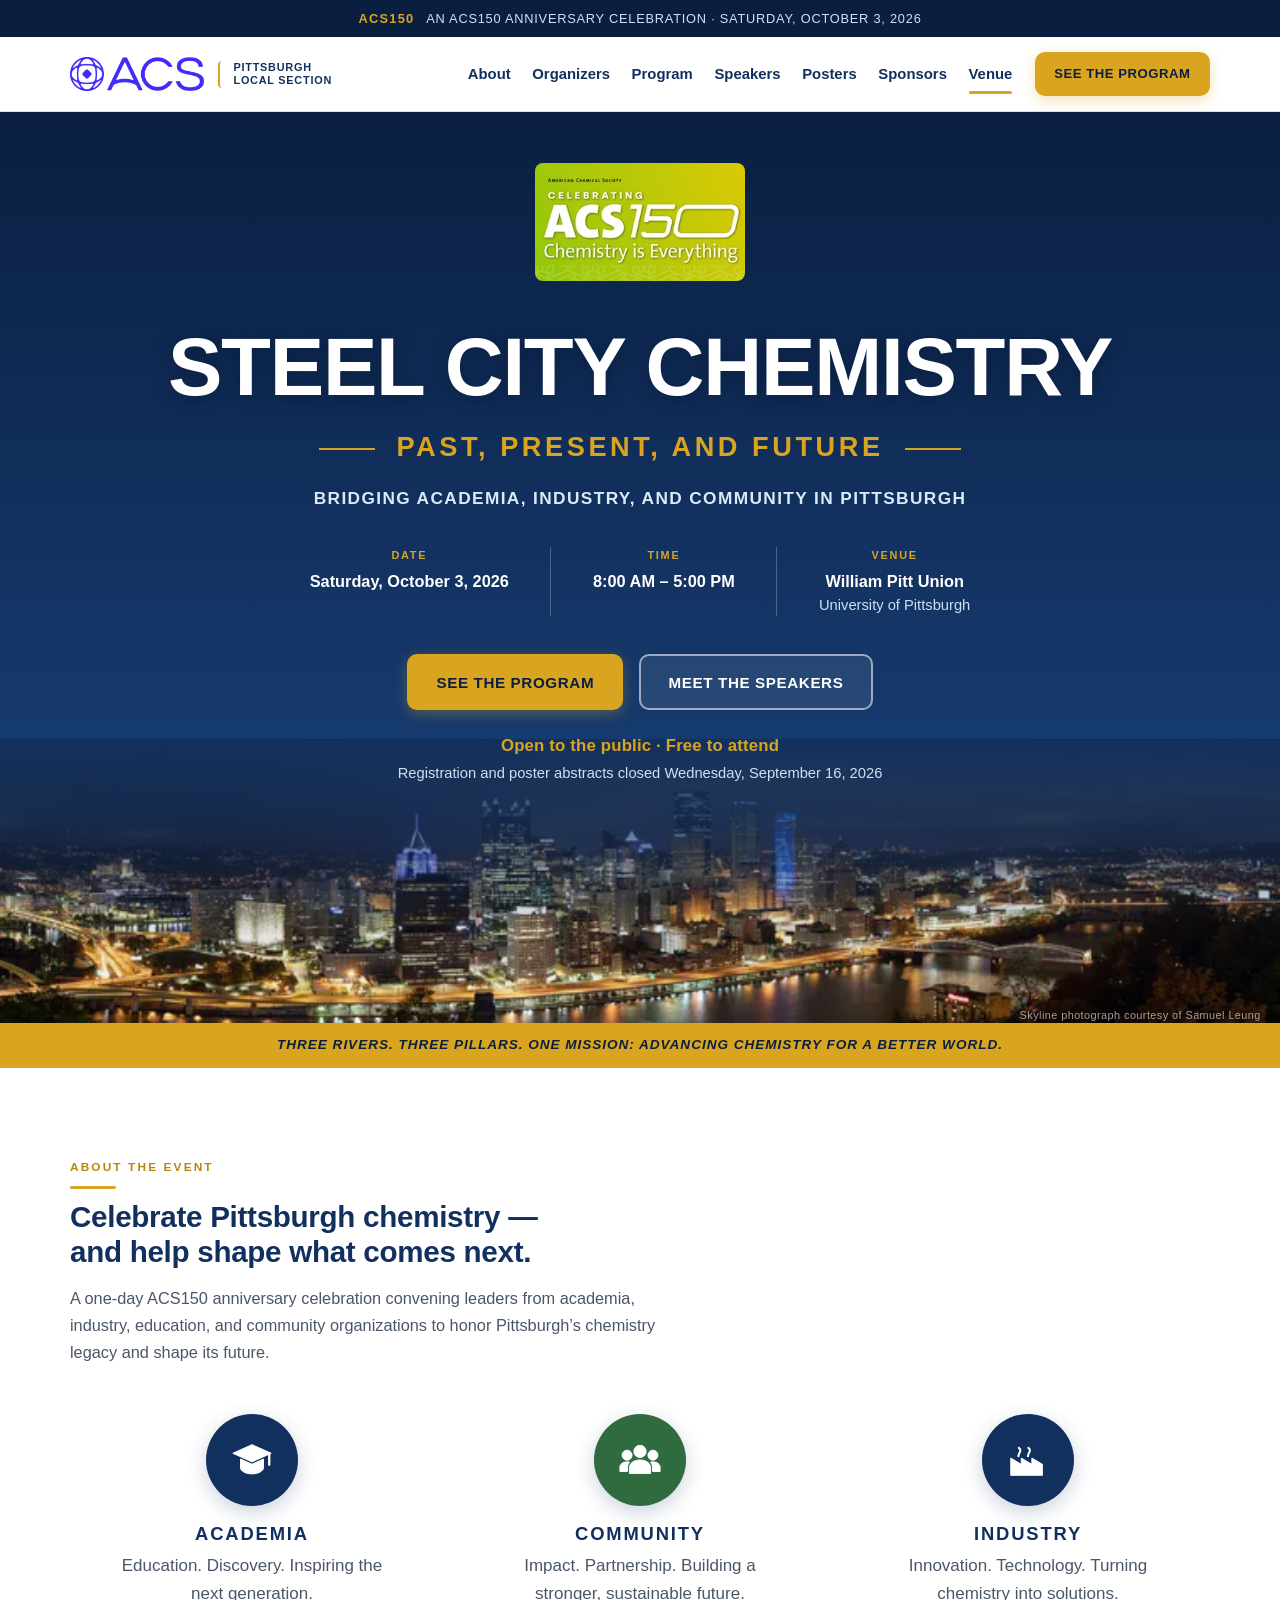
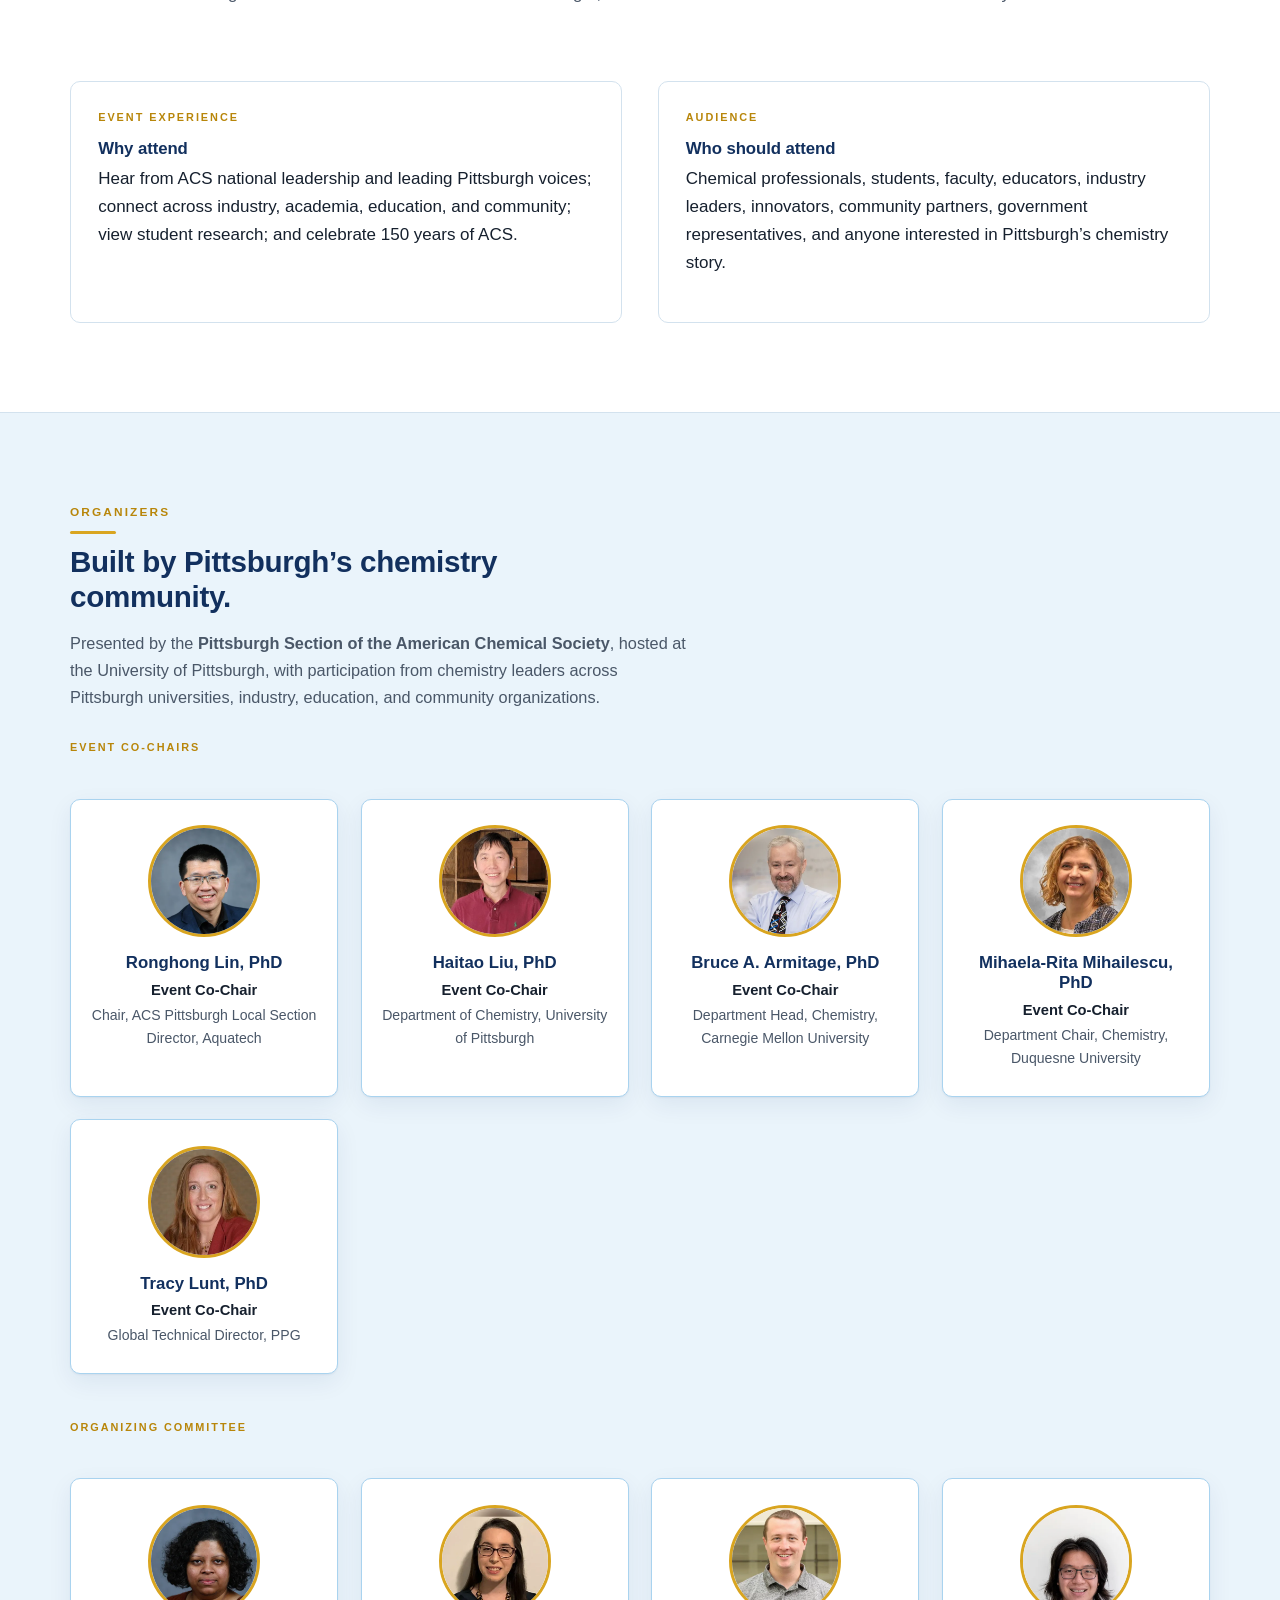
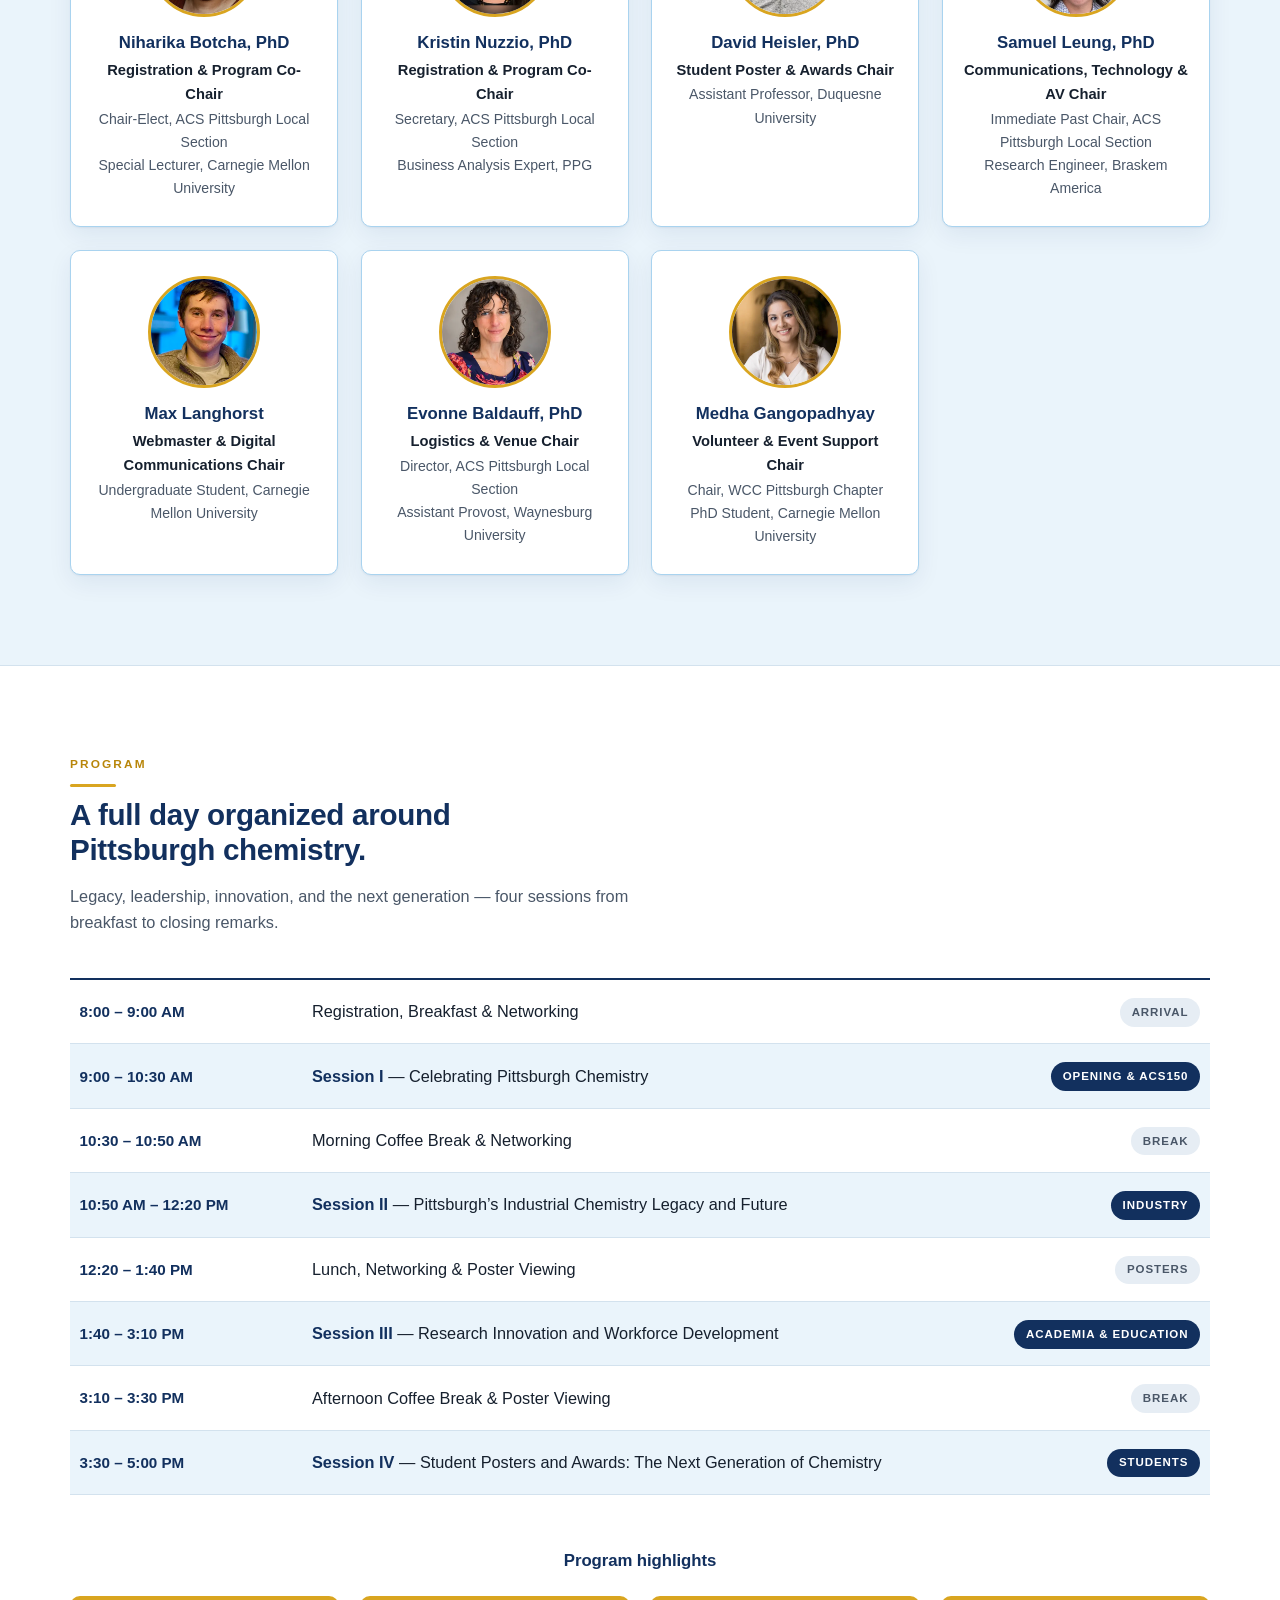
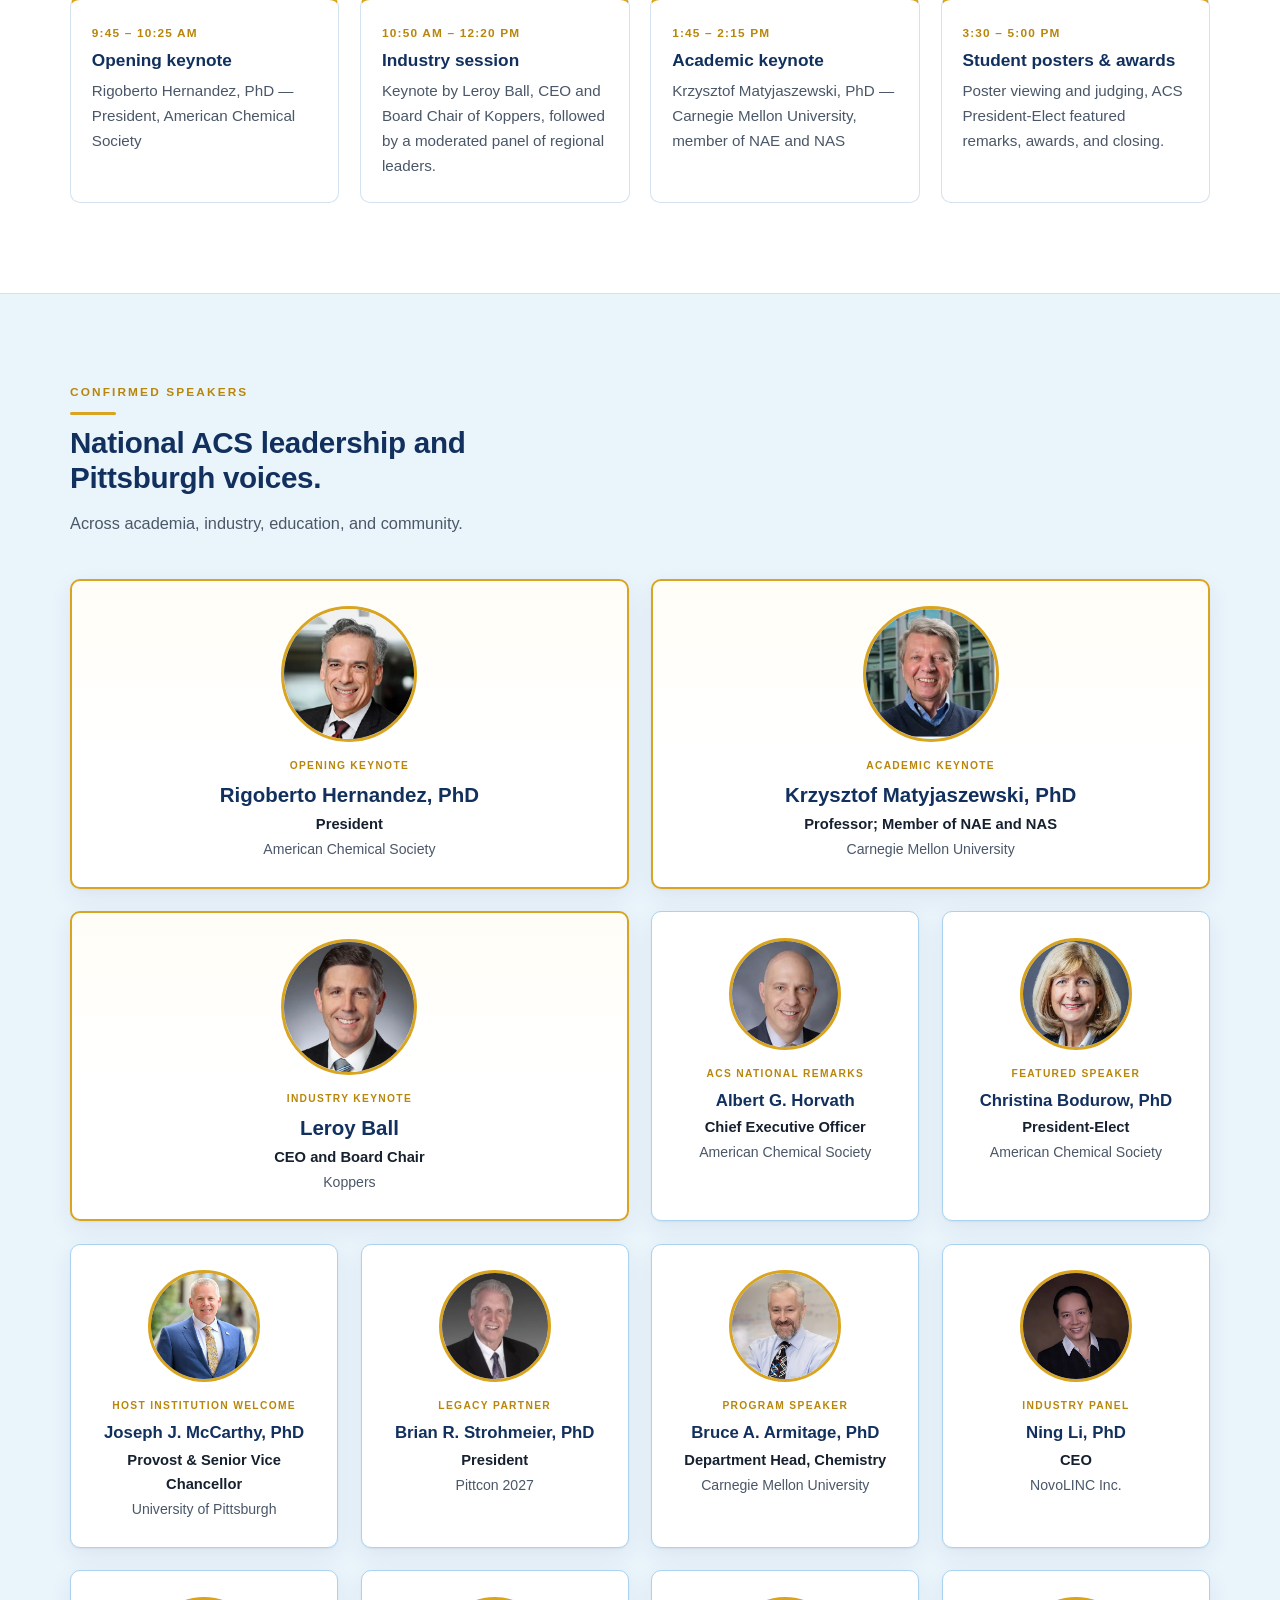
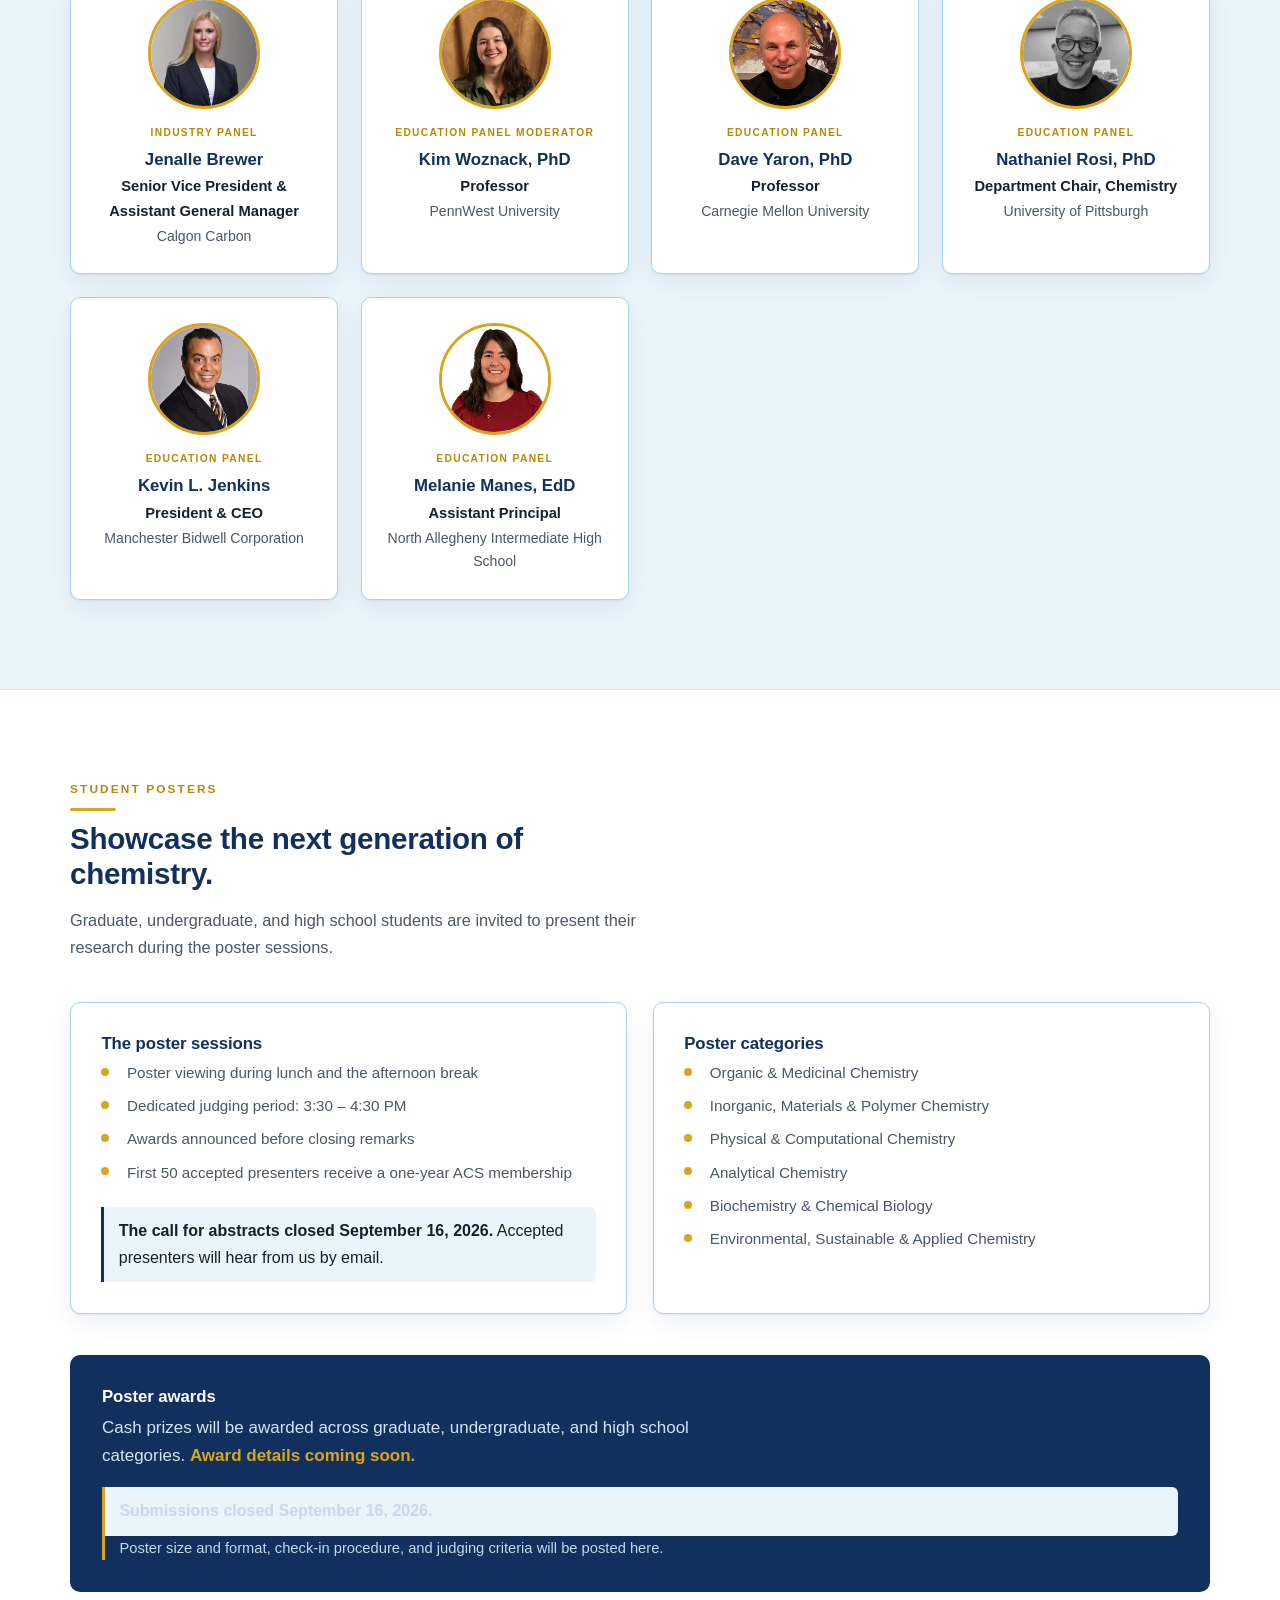
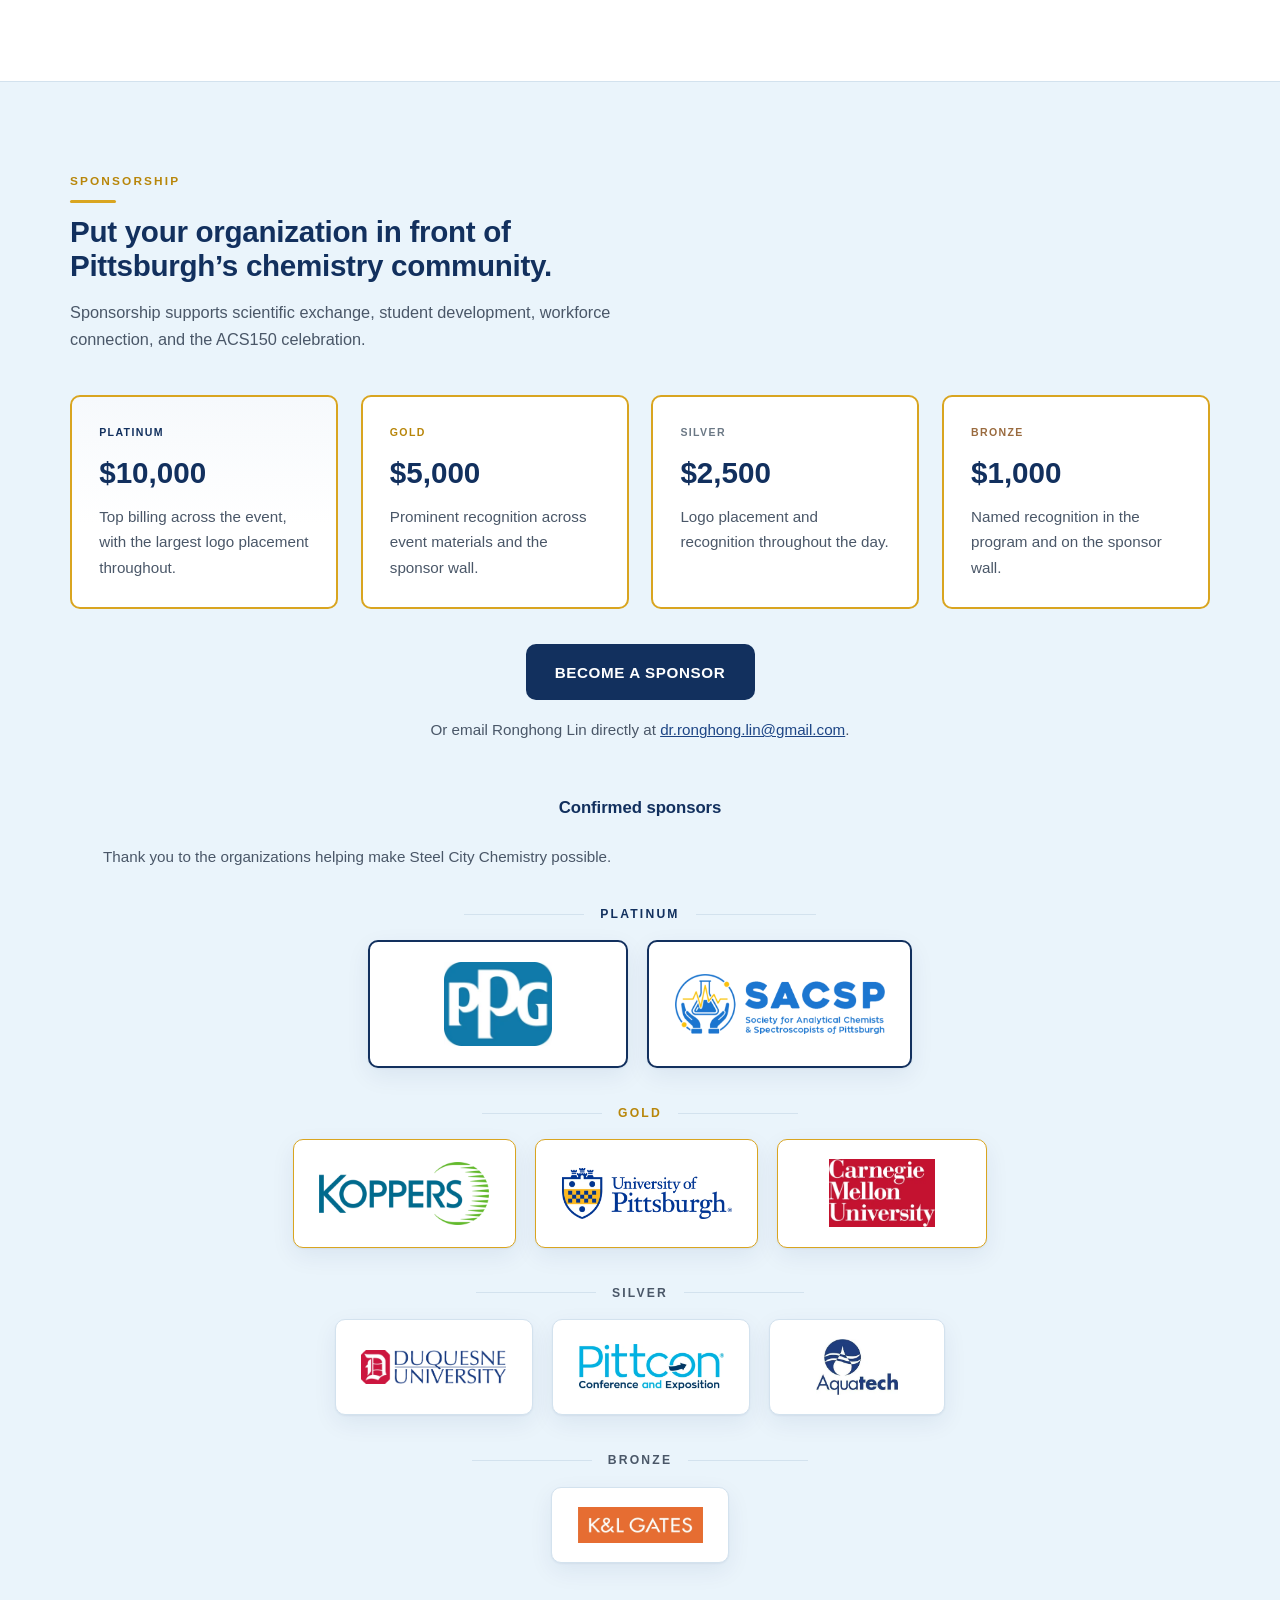
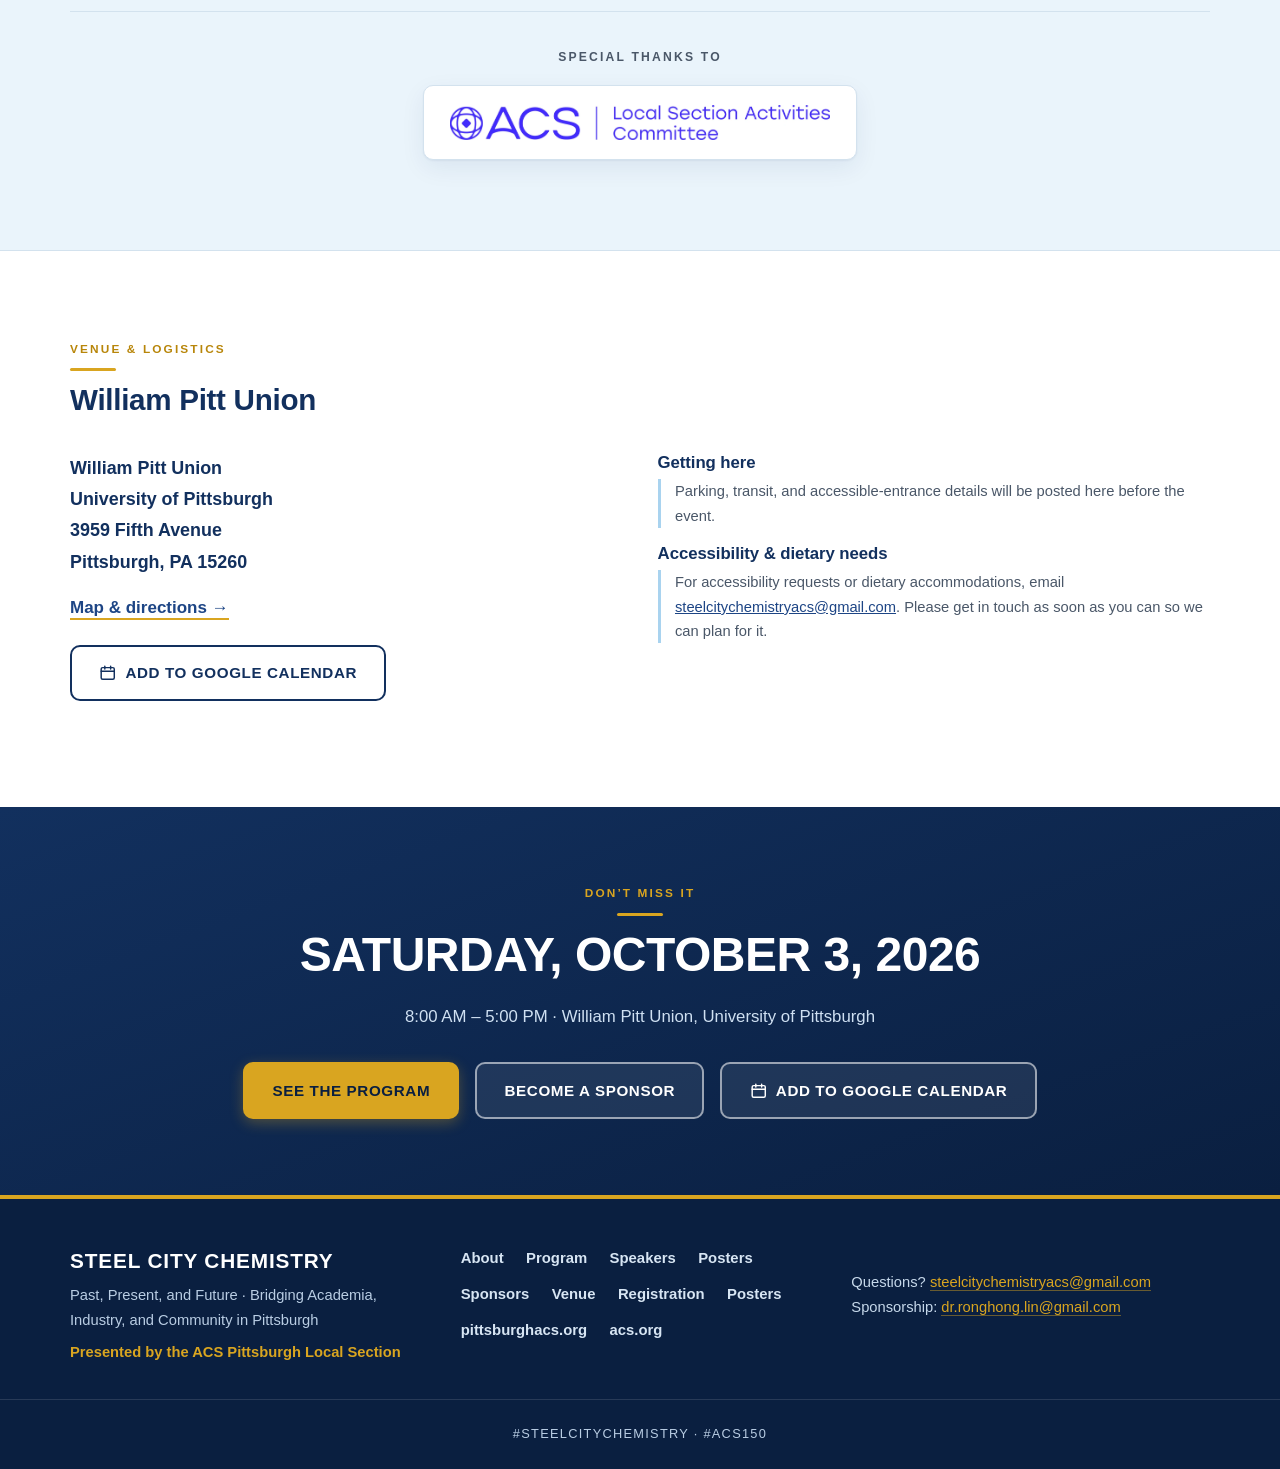
==== commit 4d2ac123: "Close registration and the call for abstracts The Sept 16 deadline passed nine days ago and both for" ====
--- a/site/index.html
+++ b/site/index.html
@@ -16,7 +16,7 @@
 <meta name="twitter:card" content="summary_large_image">
 <link rel="canonical" href="https://www.steelcitychemistry.com/">
 <link rel="icon" href="assets/img/favicon.svg" type="image/svg+xml">
-<link rel="stylesheet" href="styles.css?v=202609111419">
+<link rel="stylesheet" href="styles.css?v=202609251513">
 </head>
 <body>
 
@@ -58,7 +58,7 @@
         <li><a href="#sponsors">Sponsors</a></li>
         <li><a href="#venue">Venue</a></li>
       </ul>
-      <a class="btn btn--gold btn--sm" href="register.html" data-cta="register-header">Register</a>
+      <a class="btn btn--gold btn--sm" href="#program" data-cta="program-header">See the Program</a>
     </nav>
   </div>
 </header>
@@ -69,10 +69,10 @@
 <section class="hero" id="top">
   <div class="hero__sky" aria-hidden="true"></div>
   <picture class="hero__art" aria-hidden="true">
-    <source media="(min-width: 1100px)" srcset="assets/img/hero-1536.webp?v=202609111419" type="image/webp">
-    <source media="(min-width: 700px)" srcset="assets/img/hero-1100.webp?v=202609111419" type="image/webp">
-    <source srcset="assets/img/hero-760.webp?v=202609111419" type="image/webp">
-    <img src="assets/img/hero-1536.jpg?v=202609111419" alt="" width="1536" height="350" fetchpriority="high" decoding="async">
+    <source media="(min-width: 1100px)" srcset="assets/img/hero-1536.webp?v=202609251513" type="image/webp">
+    <source media="(min-width: 700px)" srcset="assets/img/hero-1100.webp?v=202609251513" type="image/webp">
+    <source srcset="assets/img/hero-760.webp?v=202609251513" type="image/webp">
+    <img src="assets/img/hero-1536.jpg?v=202609251513" alt="" width="1536" height="350" fetchpriority="high" decoding="async">
   </picture>
 
   <div class="wrap hero__inner">
@@ -95,13 +95,13 @@
     </dl>
 
     <div class="hero__cta">
-      <a class="btn btn--gold" href="register.html" data-cta="register-hero">Register Now</a>
-      <a class="btn btn--ghost" href="posters.html" data-cta="poster-hero">Submit a Poster</a>
+      <a class="btn btn--gold" href="#program" data-cta="program-hero">See the Program</a>
+      <a class="btn btn--ghost" href="#speakers" data-cta="speakers-hero">Meet the Speakers</a>
     </div>
 
     <p class="hero__open">
-      <strong>Open to the public · Free to attend · Registration required</strong>
-      <span>Registration and poster abstracts close Wednesday, September&nbsp;16, 2026</span>
+      <strong>Open to the public · Free to attend</strong>
+      <span>Registration and poster abstracts closed Wednesday, September&nbsp;16, 2026</span>
     </p>
   </div>
 
@@ -175,31 +175,31 @@
     <p class="eyebrow eyebrow--sm organizers__group organizers__group--first">Event Co-Chairs</p>
     <ul class="people people--organizers">
       <li class="person">
-        <picture><source srcset="assets/organizers/lin.webp?v=202609111419" type="image/webp"><img class="avatar" src="assets/organizers/lin.jpg?v=202609111419" alt="Ronghong Lin" width="400" height="400" loading="lazy" decoding="async"></picture>
+        <picture><source srcset="assets/organizers/lin.webp?v=202609251513" type="image/webp"><img class="avatar" src="assets/organizers/lin.jpg?v=202609251513" alt="Ronghong Lin" width="400" height="400" loading="lazy" decoding="async"></picture>
         <h3 class="person__name">Ronghong Lin, PhD</h3>
         <p class="person__role">Event Co-Chair</p>
         <p class="person__org">Chair, ACS Pittsburgh Local Section<br>Director, Aquatech</p>
       </li>
       <li class="person">
-        <picture><source srcset="assets/organizers/liu.webp?v=202609111419" type="image/webp"><img class="avatar" src="assets/organizers/liu.jpg?v=202609111419" alt="Haitao Liu" width="400" height="400" loading="lazy" decoding="async"></picture>
+        <picture><source srcset="assets/organizers/liu.webp?v=202609251513" type="image/webp"><img class="avatar" src="assets/organizers/liu.jpg?v=202609251513" alt="Haitao Liu" width="400" height="400" loading="lazy" decoding="async"></picture>
         <h3 class="person__name">Haitao Liu, PhD</h3>
         <p class="person__role">Event Co-Chair</p>
         <p class="person__org">Department of Chemistry, University of Pittsburgh</p>
       </li>
       <li class="person">
-        <picture><source srcset="assets/speakers/armitage.webp?v=202609111419" type="image/webp"><img class="avatar" src="assets/speakers/armitage.jpg?v=202609111419" alt="Bruce A. Armitage" width="400" height="400" loading="lazy" decoding="async"></picture>
+        <picture><source srcset="assets/speakers/armitage.webp?v=202609251513" type="image/webp"><img class="avatar" src="assets/speakers/armitage.jpg?v=202609251513" alt="Bruce A. Armitage" width="400" height="400" loading="lazy" decoding="async"></picture>
         <h3 class="person__name">Bruce A. Armitage, PhD</h3>
         <p class="person__role">Event Co-Chair</p>
         <p class="person__org">Department Head, Chemistry, Carnegie Mellon University</p>
       </li>
       <li class="person">
-        <picture><source srcset="assets/organizers/mihailescu.webp?v=202609111419" type="image/webp"><img class="avatar" src="assets/organizers/mihailescu.jpg?v=202609111419" alt="Mihaela-Rita Mihailescu" width="400" height="400" loading="lazy" decoding="async"></picture>
+        <picture><source srcset="assets/organizers/mihailescu.webp?v=202609251513" type="image/webp"><img class="avatar" src="assets/organizers/mihailescu.jpg?v=202609251513" alt="Mihaela-Rita Mihailescu" width="400" height="400" loading="lazy" decoding="async"></picture>
         <h3 class="person__name">Mihaela-Rita Mihailescu, PhD</h3>
         <p class="person__role">Event Co-Chair</p>
         <p class="person__org">Department Chair, Chemistry, Duquesne University</p>
       </li>
       <li class="person">
-        <picture><source srcset="assets/organizers/lunt.webp?v=202609111419" type="image/webp"><img class="avatar" src="assets/organizers/lunt.jpg?v=202609111419" alt="Tracy Lunt" width="400" height="400" loading="lazy" decoding="async"></picture>
+        <picture><source srcset="assets/organizers/lunt.webp?v=202609251513" type="image/webp"><img class="avatar" src="assets/organizers/lunt.jpg?v=202609251513" alt="Tracy Lunt" width="400" height="400" loading="lazy" decoding="async"></picture>
         <h3 class="person__name">Tracy Lunt, PhD</h3>
         <p class="person__role">Event Co-Chair</p>
         <p class="person__org">Global Technical Director, PPG</p>
@@ -208,43 +208,43 @@
     <p class="eyebrow eyebrow--sm organizers__group">Organizing Committee</p>
     <ul class="people people--organizers">
       <li class="person">
-        <picture><source srcset="assets/organizers/botcha.webp?v=202609111419" type="image/webp"><img class="avatar" src="assets/organizers/botcha.jpg?v=202609111419" alt="Niharika Botcha" width="400" height="400" loading="lazy" decoding="async"></picture>
+        <picture><source srcset="assets/organizers/botcha.webp?v=202609251513" type="image/webp"><img class="avatar" src="assets/organizers/botcha.jpg?v=202609251513" alt="Niharika Botcha" width="400" height="400" loading="lazy" decoding="async"></picture>
         <h3 class="person__name">Niharika Botcha, PhD</h3>
         <p class="person__role">Registration &amp; Program Co-Chair</p>
         <p class="person__org">Chair-Elect, ACS Pittsburgh Local Section<br>Special Lecturer, Carnegie Mellon University</p>
       </li>
       <li class="person">
-        <picture><source srcset="assets/organizers/nuzzio.webp?v=202609111419" type="image/webp"><img class="avatar" src="assets/organizers/nuzzio.jpg?v=202609111419" alt="Kristin Nuzzio" width="400" height="400" loading="lazy" decoding="async"></picture>
+        <picture><source srcset="assets/organizers/nuzzio.webp?v=202609251513" type="image/webp"><img class="avatar" src="assets/organizers/nuzzio.jpg?v=202609251513" alt="Kristin Nuzzio" width="400" height="400" loading="lazy" decoding="async"></picture>
         <h3 class="person__name">Kristin Nuzzio, PhD</h3>
         <p class="person__role">Registration &amp; Program Co-Chair</p>
         <p class="person__org">Secretary, ACS Pittsburgh Local Section<br>Business Analysis Expert, PPG</p>
       </li>
       <li class="person">
-        <picture><source srcset="assets/organizers/heisler.webp?v=202609111419" type="image/webp"><img class="avatar" src="assets/organizers/heisler.jpg?v=202609111419" alt="David Heisler" width="400" height="400" loading="lazy" decoding="async"></picture>
+        <picture><source srcset="assets/organizers/heisler.webp?v=202609251513" type="image/webp"><img class="avatar" src="assets/organizers/heisler.jpg?v=202609251513" alt="David Heisler" width="400" height="400" loading="lazy" decoding="async"></picture>
         <h3 class="person__name">David Heisler, PhD</h3>
         <p class="person__role">Student Poster &amp; Awards Chair</p>
         <p class="person__org">Assistant Professor, Duquesne University</p>
       </li>
       <li class="person">
-        <picture><source srcset="assets/organizers/leung.webp?v=202609111419" type="image/webp"><img class="avatar" src="assets/organizers/leung.jpg?v=202609111419" alt="Samuel Leung" width="400" height="400" loading="lazy" decoding="async"></picture>
+        <picture><source srcset="assets/organizers/leung.webp?v=202609251513" type="image/webp"><img class="avatar" src="assets/organizers/leung.jpg?v=202609251513" alt="Samuel Leung" width="400" height="400" loading="lazy" decoding="async"></picture>
         <h3 class="person__name">Samuel Leung, PhD</h3>
         <p class="person__role">Communications, Technology &amp; AV Chair</p>
         <p class="person__org">Immediate Past Chair, ACS Pittsburgh Local Section<br>Research Engineer, Braskem America</p>
       </li>
       <li class="person">
-        <picture><source srcset="assets/organizers/langhorst.webp?v=202609111419" type="image/webp"><img class="avatar" src="assets/organizers/langhorst.jpg?v=202609111419" alt="Max Langhorst" width="400" height="400" loading="lazy" decoding="async"></picture>
+        <picture><source srcset="assets/organizers/langhorst.webp?v=202609251513" type="image/webp"><img class="avatar" src="assets/organizers/langhorst.jpg?v=202609251513" alt="Max Langhorst" width="400" height="400" loading="lazy" decoding="async"></picture>
         <h3 class="person__name">Max Langhorst</h3>
         <p class="person__role">Webmaster &amp; Digital Communications Chair</p>
         <p class="person__org">Undergraduate Student, Carnegie Mellon University</p>
       </li>
       <li class="person">
-        <picture><source srcset="assets/organizers/baldauff.webp?v=202609111419" type="image/webp"><img class="avatar" src="assets/organizers/baldauff.jpg?v=202609111419" alt="Evonne Baldauff" width="400" height="400" loading="lazy" decoding="async"></picture>
+        <picture><source srcset="assets/organizers/baldauff.webp?v=202609251513" type="image/webp"><img class="avatar" src="assets/organizers/baldauff.jpg?v=202609251513" alt="Evonne Baldauff" width="400" height="400" loading="lazy" decoding="async"></picture>
         <h3 class="person__name">Evonne Baldauff, PhD</h3>
         <p class="person__role">Logistics &amp; Venue Chair</p>
         <p class="person__org">Director, ACS Pittsburgh Local Section<br>Assistant Provost, Waynesburg University</p>
       </li>
       <li class="person">
-        <picture><source srcset="assets/organizers/gangopadhyay.webp?v=202609111419" type="image/webp"><img class="avatar" src="assets/organizers/gangopadhyay.jpg?v=202609111419" alt="Medha Gangopadhyay" width="400" height="400" loading="lazy" decoding="async"></picture>
+        <picture><source srcset="assets/organizers/gangopadhyay.webp?v=202609251513" type="image/webp"><img class="avatar" src="assets/organizers/gangopadhyay.jpg?v=202609251513" alt="Medha Gangopadhyay" width="400" height="400" loading="lazy" decoding="async"></picture>
         <h3 class="person__name">Medha Gangopadhyay</h3>
         <p class="person__role">Volunteer &amp; Event Support Chair</p>
         <p class="person__org">Chair, WCC Pittsburgh Chapter<br>PhD Student, Carnegie Mellon University</p>
@@ -342,7 +342,7 @@
     <ul class="people people--speakers" id="speakerGrid">
 
       <li class="person person--featured" data-cat="acs">
-        <picture><source srcset="assets/speakers/hernandez.webp?v=202609111419" type="image/webp"><img class="avatar" src="assets/speakers/hernandez.jpg?v=202609111419" alt="Rigoberto Hernandez" width="400" height="400" loading="lazy" decoding="async"></picture>
+        <picture><source srcset="assets/speakers/hernandez.webp?v=202609251513" type="image/webp"><img class="avatar" src="assets/speakers/hernandez.jpg?v=202609251513" alt="Rigoberto Hernandez" width="400" height="400" loading="lazy" decoding="async"></picture>
         <p class="person__tag">Opening Keynote</p>
         <h3 class="person__name">Rigoberto Hernandez, PhD</h3>
         <p class="person__role">President</p>
@@ -350,7 +350,7 @@
       </li>
 
       <li class="person person--featured" data-cat="academia">
-        <picture><source srcset="assets/speakers/matyjaszewski.webp?v=202609111419" type="image/webp"><img class="avatar" src="assets/speakers/matyjaszewski.jpg?v=202609111419" alt="Krzysztof Matyjaszewski" width="400" height="400" loading="lazy" decoding="async"></picture>
+        <picture><source srcset="assets/speakers/matyjaszewski.webp?v=202609251513" type="image/webp"><img class="avatar" src="assets/speakers/matyjaszewski.jpg?v=202609251513" alt="Krzysztof Matyjaszewski" width="400" height="400" loading="lazy" decoding="async"></picture>
         <p class="person__tag">Academic Keynote</p>
         <h3 class="person__name">Krzysztof Matyjaszewski, PhD</h3>
         <p class="person__role">Professor; Member of NAE and NAS</p>
@@ -358,7 +358,7 @@
       </li>
 
       <li class="person person--featured" data-cat="industry">
-        <picture><source srcset="assets/speakers/ball.webp?v=202609111419" type="image/webp"><img class="avatar" src="assets/speakers/ball.jpg?v=202609111419" alt="Leroy Ball" width="400" height="400" loading="lazy" decoding="async"></picture>
+        <picture><source srcset="assets/speakers/ball.webp?v=202609251513" type="image/webp"><img class="avatar" src="assets/speakers/ball.jpg?v=202609251513" alt="Leroy Ball" width="400" height="400" loading="lazy" decoding="async"></picture>
         <p class="person__tag">Industry Keynote</p>
         <h3 class="person__name">Leroy Ball</h3>
         <p class="person__role">CEO and Board Chair</p>
@@ -366,7 +366,7 @@
       </li>
 
       <li class="person" data-cat="acs">
-        <picture><source srcset="assets/speakers/horvath.webp?v=202609111419" type="image/webp"><img class="avatar" src="assets/speakers/horvath.jpg?v=202609111419" alt="Albert G. Horvath" width="400" height="400" loading="lazy" decoding="async"></picture>
+        <picture><source srcset="assets/speakers/horvath.webp?v=202609251513" type="image/webp"><img class="avatar" src="assets/speakers/horvath.jpg?v=202609251513" alt="Albert G. Horvath" width="400" height="400" loading="lazy" decoding="async"></picture>
         <p class="person__tag">ACS National Remarks</p>
         <h3 class="person__name">Albert G. Horvath</h3>
         <p class="person__role">Chief Executive Officer</p>
@@ -374,7 +374,7 @@
       </li>
 
       <li class="person" data-cat="acs">
-        <picture><source srcset="assets/speakers/bodurow.webp?v=202609111419" type="image/webp"><img class="avatar" src="assets/speakers/bodurow.jpg?v=202609111419" alt="Christina Bodurow" width="400" height="400" loading="lazy" decoding="async"></picture>
+        <picture><source srcset="assets/speakers/bodurow.webp?v=202609251513" type="image/webp"><img class="avatar" src="assets/speakers/bodurow.jpg?v=202609251513" alt="Christina Bodurow" width="400" height="400" loading="lazy" decoding="async"></picture>
         <p class="person__tag">Featured Speaker</p>
         <h3 class="person__name">Christina Bodurow, PhD</h3>
         <p class="person__role">President-Elect</p>
@@ -382,7 +382,7 @@
       </li>
 
       <li class="person" data-cat="academia">
-        <picture><source srcset="assets/speakers/mccarthy.webp?v=202609111419" type="image/webp"><img class="avatar" src="assets/speakers/mccarthy.jpg?v=202609111419" alt="Joseph J. McCarthy" width="400" height="400" loading="lazy" decoding="async"></picture>
+        <picture><source srcset="assets/speakers/mccarthy.webp?v=202609251513" type="image/webp"><img class="avatar" src="assets/speakers/mccarthy.jpg?v=202609251513" alt="Joseph J. McCarthy" width="400" height="400" loading="lazy" decoding="async"></picture>
         <p class="person__tag">Host Institution Welcome</p>
         <h3 class="person__name">Joseph J. McCarthy, PhD</h3>
         <p class="person__role">Provost &amp; Senior Vice Chancellor</p>
@@ -390,7 +390,7 @@
       </li>
 
       <li class="person" data-cat="industry">
-        <picture><source srcset="assets/speakers/strohmeier.webp?v=202609111419" type="image/webp"><img class="avatar" src="assets/speakers/strohmeier.jpg?v=202609111419" alt="Brian R. Strohmeier" width="400" height="400" loading="lazy" decoding="async"></picture>
+        <picture><source srcset="assets/speakers/strohmeier.webp?v=202609251513" type="image/webp"><img class="avatar" src="assets/speakers/strohmeier.jpg?v=202609251513" alt="Brian R. Strohmeier" width="400" height="400" loading="lazy" decoding="async"></picture>
         <p class="person__tag">Legacy Partner</p>
         <h3 class="person__name">Brian R. Strohmeier, PhD</h3>
         <p class="person__role">President</p>
@@ -398,7 +398,7 @@
       </li>
 
       <li class="person" data-cat="academia">
-        <picture><source srcset="assets/organizers/armitage.webp?v=202609111419" type="image/webp"><img class="avatar" src="assets/organizers/armitage.jpg?v=202609111419" alt="Bruce A. Armitage" width="400" height="400" loading="lazy" decoding="async"></picture>
+        <picture><source srcset="assets/organizers/armitage.webp?v=202609251513" type="image/webp"><img class="avatar" src="assets/organizers/armitage.jpg?v=202609251513" alt="Bruce A. Armitage" width="400" height="400" loading="lazy" decoding="async"></picture>
         <p class="person__tag">Program Speaker</p>
         <h3 class="person__name">Bruce A. Armitage, PhD</h3>
         <p class="person__role">Department Head, Chemistry</p>
@@ -407,7 +407,7 @@
 
 
       <li class="person" data-cat="industry">
-        <picture><source srcset="assets/speakers/li.webp?v=202609111419" type="image/webp"><img class="avatar" src="assets/speakers/li.jpg?v=202609111419" alt="Ning Li" width="400" height="400" loading="lazy" decoding="async"></picture>
+        <picture><source srcset="assets/speakers/li.webp?v=202609251513" type="image/webp"><img class="avatar" src="assets/speakers/li.jpg?v=202609251513" alt="Ning Li" width="400" height="400" loading="lazy" decoding="async"></picture>
         <p class="person__tag">Industry Panel</p>
         <h3 class="person__name">Ning Li, PhD</h3>
         <p class="person__role">CEO</p>
@@ -415,7 +415,7 @@
       </li>
 
       <li class="person" data-cat="industry">
-        <picture><source srcset="assets/speakers/brewer.webp?v=202609111419" type="image/webp"><img class="avatar" src="assets/speakers/brewer.jpg?v=202609111419" alt="Jenalle Brewer" width="400" height="400" loading="lazy" decoding="async"></picture>
+        <picture><source srcset="assets/speakers/brewer.webp?v=202609251513" type="image/webp"><img class="avatar" src="assets/speakers/brewer.jpg?v=202609251513" alt="Jenalle Brewer" width="400" height="400" loading="lazy" decoding="async"></picture>
         <p class="person__tag">Industry Panel</p>
         <h3 class="person__name">Jenalle Brewer</h3>
         <p class="person__role">Senior Vice President &amp; Assistant General Manager</p>
@@ -423,7 +423,7 @@
       </li>
 
       <li class="person" data-cat="education">
-        <picture><source srcset="assets/speakers/woznack.webp?v=202609111419" type="image/webp"><img class="avatar" src="assets/speakers/woznack.jpg?v=202609111419" alt="Kim Woznack" width="400" height="400" loading="lazy" decoding="async"></picture>
+        <picture><source srcset="assets/speakers/woznack.webp?v=202609251513" type="image/webp"><img class="avatar" src="assets/speakers/woznack.jpg?v=202609251513" alt="Kim Woznack" width="400" height="400" loading="lazy" decoding="async"></picture>
         <p class="person__tag">Education Panel Moderator</p>
         <h3 class="person__name">Kim Woznack, PhD</h3>
         <p class="person__role">Professor</p>
@@ -431,7 +431,7 @@
       </li>
 
       <li class="person" data-cat="education">
-        <picture><source srcset="assets/speakers/yaron.webp?v=202609111419" type="image/webp"><img class="avatar" src="assets/speakers/yaron.jpg?v=202609111419" alt="Dave Yaron" width="400" height="400" loading="lazy" decoding="async"></picture>
+        <picture><source srcset="assets/speakers/yaron.webp?v=202609251513" type="image/webp"><img class="avatar" src="assets/speakers/yaron.jpg?v=202609251513" alt="Dave Yaron" width="400" height="400" loading="lazy" decoding="async"></picture>
         <p class="person__tag">Education Panel</p>
         <h3 class="person__name">Dave Yaron, PhD</h3>
         <p class="person__role">Professor</p>
@@ -439,7 +439,7 @@
       </li>
 
       <li class="person" data-cat="education">
-        <picture><source srcset="assets/speakers/rosi.webp?v=202609111419" type="image/webp"><img class="avatar" src="assets/speakers/rosi.jpg?v=202609111419" alt="Nathaniel Rosi" width="400" height="400" loading="lazy" decoding="async"></picture>
+        <picture><source srcset="assets/speakers/rosi.webp?v=202609251513" type="image/webp"><img class="avatar" src="assets/speakers/rosi.jpg?v=202609251513" alt="Nathaniel Rosi" width="400" height="400" loading="lazy" decoding="async"></picture>
         <p class="person__tag">Education Panel</p>
         <h3 class="person__name">Nathaniel Rosi, PhD</h3>
         <p class="person__role">Department Chair, Chemistry</p>
@@ -447,7 +447,7 @@
       </li>
 
       <li class="person" data-cat="education">
-        <picture><source srcset="assets/speakers/jenkins.webp?v=202609111419" type="image/webp"><img class="avatar" src="assets/speakers/jenkins.jpg?v=202609111419" alt="Kevin L. Jenkins" width="400" height="400" loading="lazy" decoding="async"></picture>
+        <picture><source srcset="assets/speakers/jenkins.webp?v=202609251513" type="image/webp"><img class="avatar" src="assets/speakers/jenkins.jpg?v=202609251513" alt="Kevin L. Jenkins" width="400" height="400" loading="lazy" decoding="async"></picture>
         <p class="person__tag">Education Panel</p>
         <h3 class="person__name">Kevin L. Jenkins</h3>
         <p class="person__role">President &amp; CEO</p>
@@ -455,7 +455,7 @@
       </li>
 
       <li class="person" data-cat="education">
-        <picture><source srcset="assets/speakers/manes.webp?v=202609111419" type="image/webp"><img class="avatar" src="assets/speakers/manes.jpg?v=202609111419" alt="Melanie Manes" width="400" height="400" loading="lazy" decoding="async"></picture>
+        <picture><source srcset="assets/speakers/manes.webp?v=202609251513" type="image/webp"><img class="avatar" src="assets/speakers/manes.jpg?v=202609251513" alt="Melanie Manes" width="400" height="400" loading="lazy" decoding="async"></picture>
         <p class="person__tag">Education Panel</p>
         <h3 class="person__name">Melanie Manes, EdD</h3>
         <p class="person__role">Assistant Principal</p>
@@ -478,14 +478,17 @@
 
     <div class="takepart">
       <article class="card card--cta">
-        <h3 class="h-sub">Call for abstracts</h3>
+        <h3 class="h-sub">The poster sessions</h3>
         <ul class="ticks">
           <li>Poster viewing during lunch and the afternoon break</li>
           <li>Dedicated judging period: 3:30 – 4:30 PM</li>
           <li>Awards announced before closing remarks</li>
           <li>First 50 accepted presenters receive a one-year ACS membership</li>
         </ul>
-        <a class="btn btn--navy" href="posters.html" data-cta="poster-section">Submit Poster Abstract</a>
+        <p class="note note--closed note--tight">
+          <strong>The call for abstracts closed September&nbsp;16, 2026.</strong>
+          Accepted presenters will hear from us by email.
+        </p>
       </article>
 
       <article class="card card--cta">
@@ -507,8 +510,8 @@
         Cash prizes will be awarded across graduate, undergraduate, and high school categories.
         <strong>Award details coming soon.</strong>
       </p>
-      <p class="note note--deadline">
-        <strong>Abstract deadline: Wednesday, September&nbsp;16, 2026 at 11:59&nbsp;PM.</strong>
+      <p class="note note--closed">
+        <strong>Submissions closed September&nbsp;16, 2026.</strong>
       </p>
       <!-- PENDING: award values per category, poster size/format, check-in procedure,
            judging criteria -->
@@ -572,9 +575,9 @@
       <p class="tier__label tier__label--platinum">Platinum</p>
       <ul class="logos logos--platinum">
         <li class="logo"><a href="https://www.ppg.com" target="_blank" rel="noopener"
-             aria-label="PPG (opens in a new tab)" title="PPG"><picture><source srcset="assets/sponsors/ppg.webp?v=202609111419" type="image/webp"><img src="assets/sponsors/ppg.png?v=202609111419" alt="PPG" loading="lazy" decoding="async"></picture></a></li>
+             aria-label="PPG (opens in a new tab)" title="PPG"><picture><source srcset="assets/sponsors/ppg.webp?v=202609251513" type="image/webp"><img src="assets/sponsors/ppg.png?v=202609251513" alt="PPG" loading="lazy" decoding="async"></picture></a></li>
         <li class="logo"><a href="https://chemistryoutreach.org" target="_blank" rel="noopener"
-             aria-label="SACSP (opens in a new tab)" title="SACSP"><picture><source srcset="assets/sponsors/sacsp.webp?v=202609111419" type="image/webp"><img src="assets/sponsors/sacsp.png?v=202609111419" alt="SACSP — Society for Analytical Chemists & Spectroscopists of Pittsburgh" loading="lazy" decoding="async"></picture></a></li>
+             aria-label="SACSP (opens in a new tab)" title="SACSP"><picture><source srcset="assets/sponsors/sacsp.webp?v=202609251513" type="image/webp"><img src="assets/sponsors/sacsp.png?v=202609251513" alt="SACSP — Society for Analytical Chemists & Spectroscopists of Pittsburgh" loading="lazy" decoding="async"></picture></a></li>
       </ul>
     </div>
 
@@ -582,11 +585,11 @@
       <p class="tier__label tier__label--gold">Gold</p>
       <ul class="logos logos--gold">
         <li class="logo"><a href="https://www.koppers.com" target="_blank" rel="noopener"
-             aria-label="Koppers (opens in a new tab)" title="Koppers"><picture><source srcset="assets/sponsors/koppers.webp?v=202609111419" type="image/webp"><img src="assets/sponsors/koppers.png?v=202609111419" alt="Koppers" loading="lazy" decoding="async"></picture></a></li>
+             aria-label="Koppers (opens in a new tab)" title="Koppers"><picture><source srcset="assets/sponsors/koppers.webp?v=202609251513" type="image/webp"><img src="assets/sponsors/koppers.png?v=202609251513" alt="Koppers" loading="lazy" decoding="async"></picture></a></li>
         <li class="logo"><a href="https://www.chem.pitt.edu" target="_blank" rel="noopener"
-             aria-label="University of Pittsburgh (opens in a new tab)" title="University of Pittsburgh"><picture><source srcset="assets/sponsors/pitt.webp?v=202609111419" type="image/webp"><img src="assets/sponsors/pitt.png?v=202609111419" alt="University of Pittsburgh" loading="lazy" decoding="async"></picture></a></li>
+             aria-label="University of Pittsburgh (opens in a new tab)" title="University of Pittsburgh"><picture><source srcset="assets/sponsors/pitt.webp?v=202609251513" type="image/webp"><img src="assets/sponsors/pitt.png?v=202609251513" alt="University of Pittsburgh" loading="lazy" decoding="async"></picture></a></li>
         <li class="logo"><a href="https://www.cmu.edu/chemistry" target="_blank" rel="noopener"
-             aria-label="Carnegie Mellon University (opens in a new tab)" title="Carnegie Mellon University"><picture><source srcset="assets/sponsors/cmu.webp?v=202609111419" type="image/webp"><img src="assets/sponsors/cmu.png?v=202609111419" alt="Carnegie Mellon University" loading="lazy" decoding="async"></picture></a></li>
+             aria-label="Carnegie Mellon University (opens in a new tab)" title="Carnegie Mellon University"><picture><source srcset="assets/sponsors/cmu.webp?v=202609251513" type="image/webp"><img src="assets/sponsors/cmu.png?v=202609251513" alt="Carnegie Mellon University" loading="lazy" decoding="async"></picture></a></li>
       </ul>
     </div>
 
@@ -594,11 +597,11 @@
       <p class="tier__label tier__label--silver">Silver</p>
       <ul class="logos logos--silver">
         <li class="logo"><a href="https://www.duq.edu" target="_blank" rel="noopener"
-             aria-label="Duquesne University (opens in a new tab)" title="Duquesne University"><picture><source srcset="assets/sponsors/duquesne.webp?v=202609111419" type="image/webp"><img src="assets/sponsors/duquesne.png?v=202609111419" alt="Duquesne University" loading="lazy" decoding="async"></picture></a></li>
+             aria-label="Duquesne University (opens in a new tab)" title="Duquesne University"><picture><source srcset="assets/sponsors/duquesne.webp?v=202609251513" type="image/webp"><img src="assets/sponsors/duquesne.png?v=202609251513" alt="Duquesne University" loading="lazy" decoding="async"></picture></a></li>
         <li class="logo"><a href="https://pittcon.org" target="_blank" rel="noopener"
-             aria-label="Pittcon Conference and Exposition (opens in a new tab)" title="Pittcon Conference and Exposition"><picture><source srcset="assets/sponsors/pittcon.webp?v=202609111419" type="image/webp"><img src="assets/sponsors/pittcon.png?v=202609111419" alt="Pittcon Conference and Exposition" loading="lazy" decoding="async"></picture></a></li>
+             aria-label="Pittcon Conference and Exposition (opens in a new tab)" title="Pittcon Conference and Exposition"><picture><source srcset="assets/sponsors/pittcon.webp?v=202609251513" type="image/webp"><img src="assets/sponsors/pittcon.png?v=202609251513" alt="Pittcon Conference and Exposition" loading="lazy" decoding="async"></picture></a></li>
         <li class="logo"><a href="https://www.aquatech.com" target="_blank" rel="noopener"
-             aria-label="Aquatech International (opens in a new tab)" title="Aquatech International"><picture><source srcset="assets/sponsors/aquatech.webp?v=202609111419" type="image/webp"><img src="assets/sponsors/aquatech.png?v=202609111419" alt="Aquatech International" loading="lazy" decoding="async"></picture></a></li>
+             aria-label="Aquatech International (opens in a new tab)" title="Aquatech International"><picture><source srcset="assets/sponsors/aquatech.webp?v=202609251513" type="image/webp"><img src="assets/sponsors/aquatech.png?v=202609251513" alt="Aquatech International" loading="lazy" decoding="async"></picture></a></li>
       </ul>
     </div>
 
@@ -606,7 +609,7 @@
       <p class="tier__label tier__label--bronze">Bronze</p>
       <ul class="logos logos--bronze">
         <li class="logo"><a href="https://www.klgates.com" target="_blank" rel="noopener"
-             aria-label="K&amp;L Gates (opens in a new tab)" title="K&amp;L Gates"><picture><source srcset="assets/sponsors/klgates.webp?v=202609111419" type="image/webp"><img src="assets/sponsors/klgates.png?v=202609111419" alt="K&amp;L Gates" loading="lazy" decoding="async"></picture></a></li>
+             aria-label="K&amp;L Gates (opens in a new tab)" title="K&amp;L Gates"><picture><source srcset="assets/sponsors/klgates.webp?v=202609251513" type="image/webp"><img src="assets/sponsors/klgates.png?v=202609251513" alt="K&amp;L Gates" loading="lazy" decoding="async"></picture></a></li>
       </ul>
     </div>
 
@@ -614,7 +617,7 @@
       <p class="thanks-to__label">Special thanks to</p>
       <ul class="logos logos--thanks">
         <li class="logo"><a href="https://www.acs.org/150.html" target="_blank" rel="noopener"
-             aria-label="ACS Local Section Activities Committee (opens in a new tab)" title="ACS Local Section Activities Committee"><picture><source srcset="assets/sponsors/lsac.webp?v=202609111419" type="image/webp"><img src="assets/sponsors/lsac.png?v=202609111419" alt="ACS Local Section Activities Committee" loading="lazy" decoding="async"></picture></a></li>
+             aria-label="ACS Local Section Activities Committee (opens in a new tab)" title="ACS Local Section Activities Committee"><picture><source srcset="assets/sponsors/lsac.webp?v=202609251513" type="image/webp"><img src="assets/sponsors/lsac.png?v=202609251513" alt="ACS Local Section Activities Committee" loading="lazy" decoding="async"></picture></a></li>
       </ul>
     </div>
   </div>
@@ -653,7 +656,7 @@
         <p class="note">
           For accessibility requests or dietary accommodations, email
           <a href="mailto:steelcitychemistryacs@gmail.com?subject=Steel%20City%20Chemistry%3A%20Accessibility%20or%20dietary%20request">steelcitychemistryacs@gmail.com</a>.
-          Please get in touch by September&nbsp;16 so we can plan for it.
+          Please get in touch as soon as you can so we can plan for it.
         </p>
       </div>
     </div>
@@ -667,8 +670,7 @@
     <h2>Saturday, October 3, 2026</h2>
     <p class="finalcta__meta">8:00 AM – 5:00 PM · William Pitt Union, University of Pittsburgh</p>
     <div class="finalcta__btns">
-      <a class="btn btn--gold" href="register.html" data-cta="register-final">Register Now</a>
-      <a class="btn btn--ghost" href="posters.html" data-cta="poster-final">Submit a Poster</a>
+      <a class="btn btn--gold" href="#program" data-cta="program-final">See the Program</a>
       <a class="btn btn--ghost" data-cta="sponsor-final"
          href="mailto:dr.ronghong.lin@gmail.com?subject=Steel%20City%20Chemistry%3A%20Sponsorship%20inquiry">Become a Sponsor</a>
       <a class="btn btn--ghost btn--cal" href="https://calendar.google.com/calendar/render?action=TEMPLATE&amp;text=Steel%20City%20Chemistry%3A%20Past%2C%20Present%2C%20and%20Future&amp;dates=20261003T120000Z%2F20261003T210000Z&amp;details=An%20ACS150%20anniversary%20celebration%20presented%20by%20the%20ACS%20Pittsburgh%20Local%20Section%2C%20bridging%20academia%2C%20industry%2C%20and%20community%20in%20Pittsburgh.%0A%0AOpen%20to%20the%20public%20and%20free%20to%20attend.%0A%0Ahttps%3A%2F%2Fwww.steelcitychemistry.com%2F&amp;location=William%20Pitt%20Union%2C%203959%20Fifth%20Avenue%2C%20Pittsburgh%2C%20PA%2015260&amp;ctz=America%2FNew_York"
@@ -697,8 +699,8 @@
         <li><a href="#posters">Posters</a></li>
         <li><a href="#sponsors">Sponsors</a></li>
         <li><a href="#venue">Venue</a></li>
-        <li><a href="register.html">Register</a></li>
-        <li><a href="posters.html">Submit a poster</a></li>
+        <li><a href="register.html">Registration</a></li>
+        <li><a href="posters.html">Posters</a></li>
         <li><a href="https://pittsburghacs.org" target="_blank" rel="noopener">pittsburghacs.org</a></li>
         <li><a href="https://www.acs.org" target="_blank" rel="noopener">acs.org</a></li>
       </ul>
@@ -711,7 +713,7 @@
   <p class="site-footer__tags">#SteelCityChemistry · #ACS150</p>
 </footer>
 
-<script src="profile.js?v=202609111419" defer></script>
-<script src="main.js?v=202609111419" defer></script>
+<script src="profile.js?v=202609251513" defer></script>
+<script src="main.js?v=202609251513" defer></script>
 </body>
 </html>
--- a/site/styles.css
+++ b/site/styles.css
@@ -1079,3 +1079,14 @@
    hierarchy without a second grid style. */
 .organizers__group { margin-top: 2.8rem; margin-bottom: 1.1rem; }
 .organizers__group--first { margin-top: 1.8rem; }
+
+/* ---------- closed submissions (registration + abstracts, Sept 16 2026) ---------- */
+.note--closed {
+  border-left-color: var(--navy); color: var(--ink);
+  font-size: 1rem; background: var(--sky-pale);
+  padding: .7rem .9rem; border-radius: 0 6px 6px 0;
+}
+.note--tight { margin-bottom: 0; }
+.closed__actions {
+  display: flex; flex-wrap: wrap; gap: .8rem; margin-top: 2rem;
+}
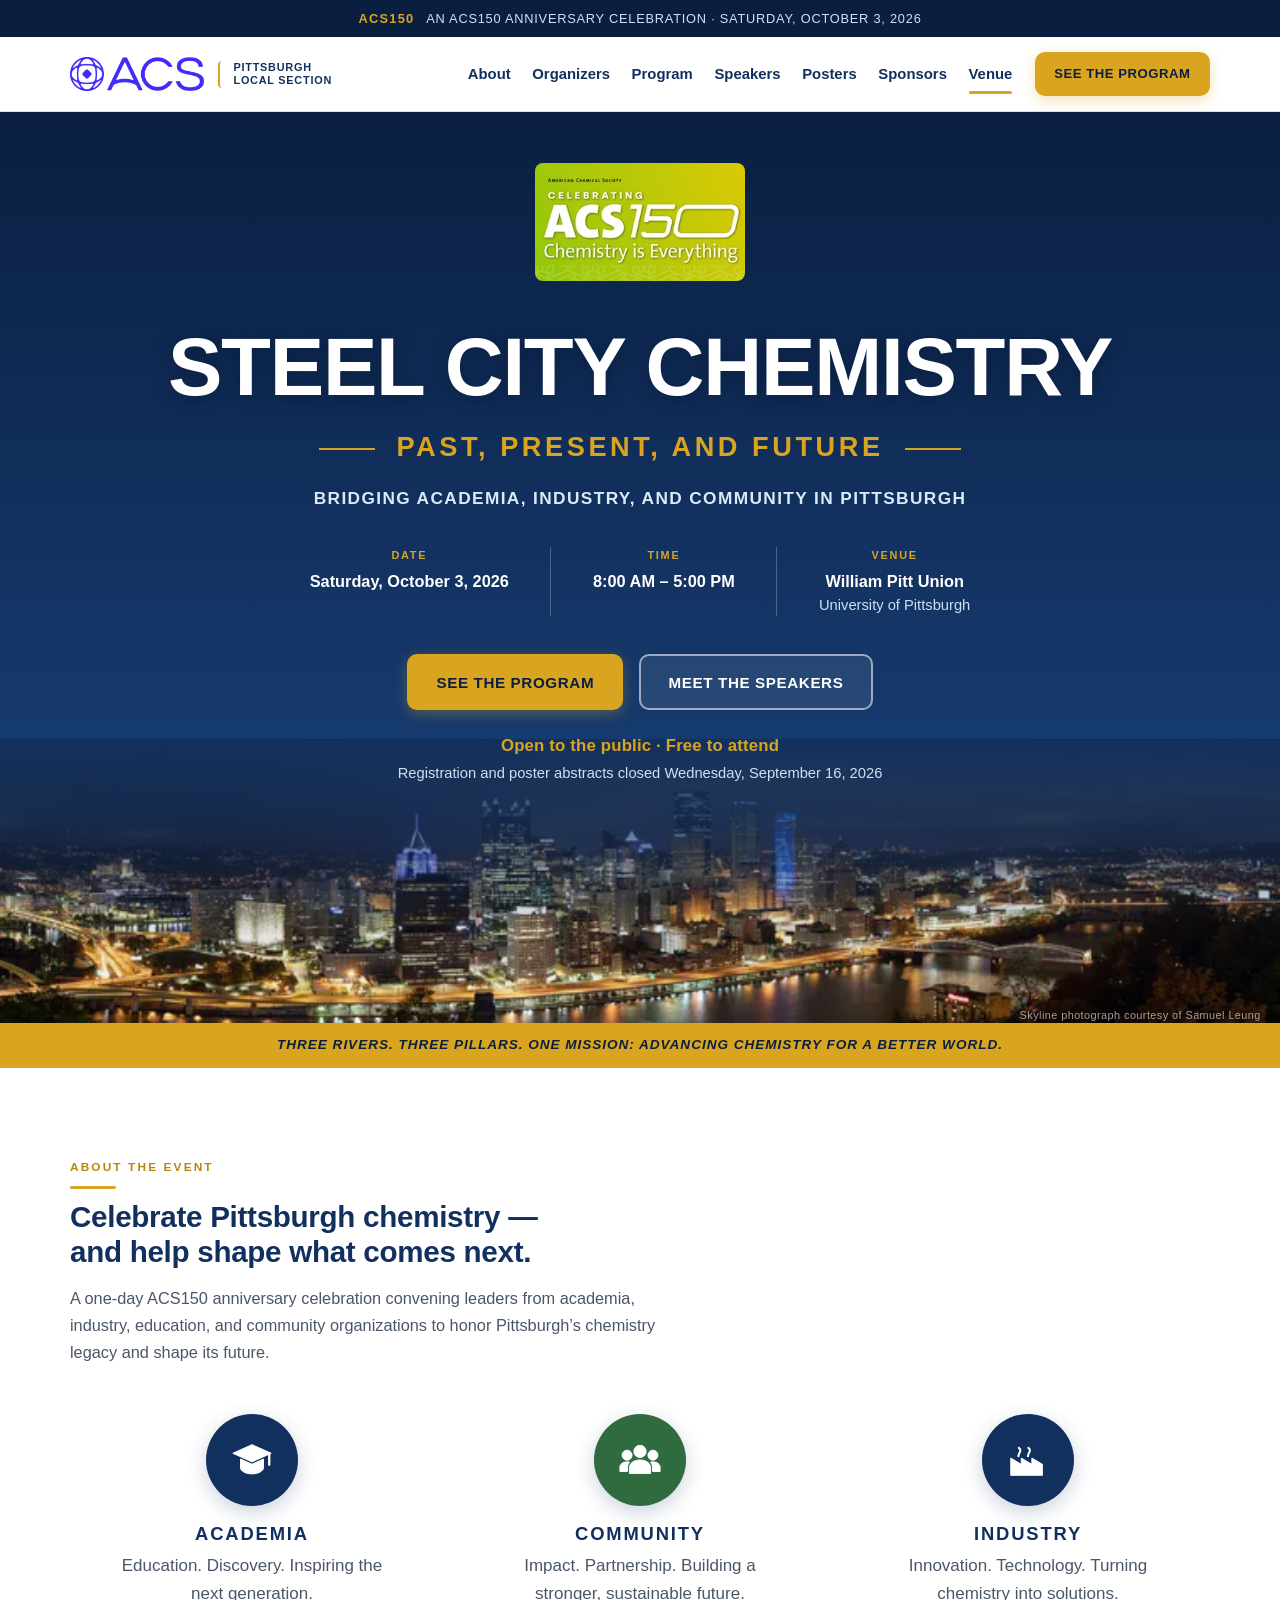
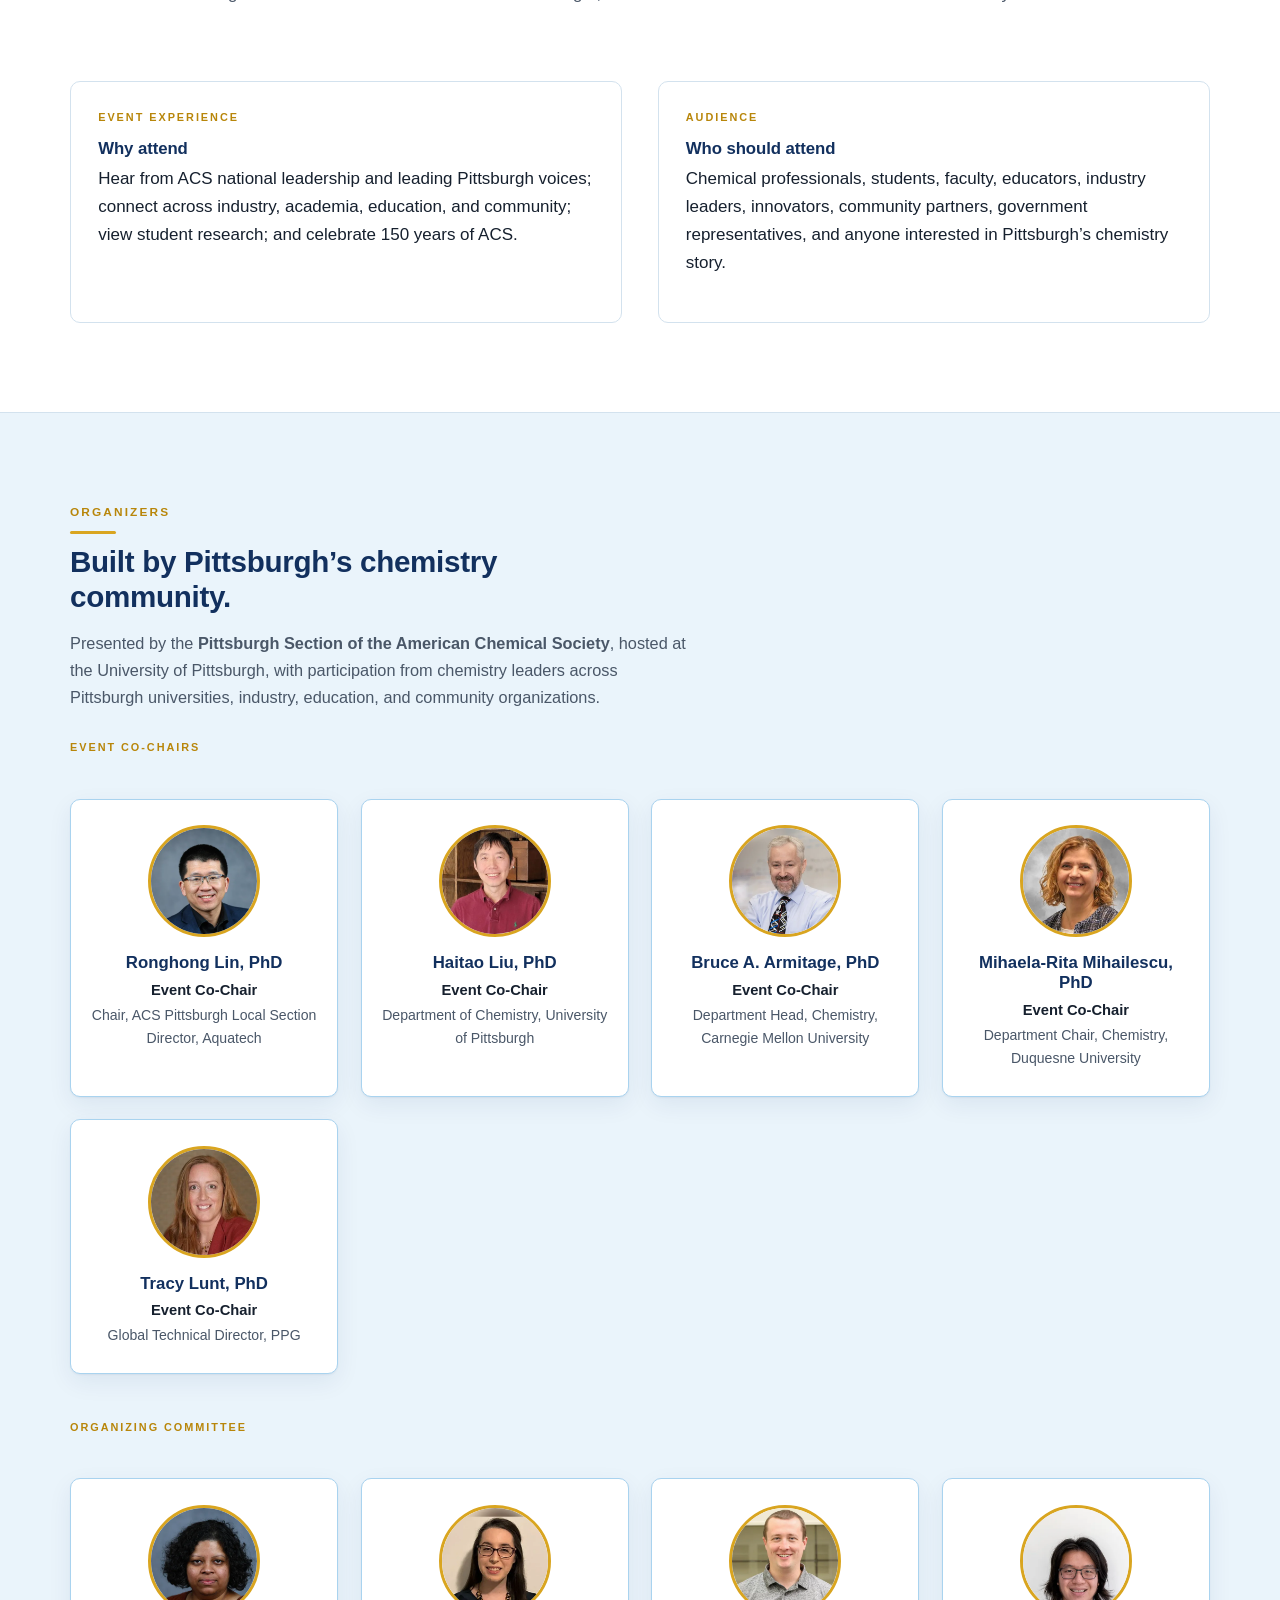
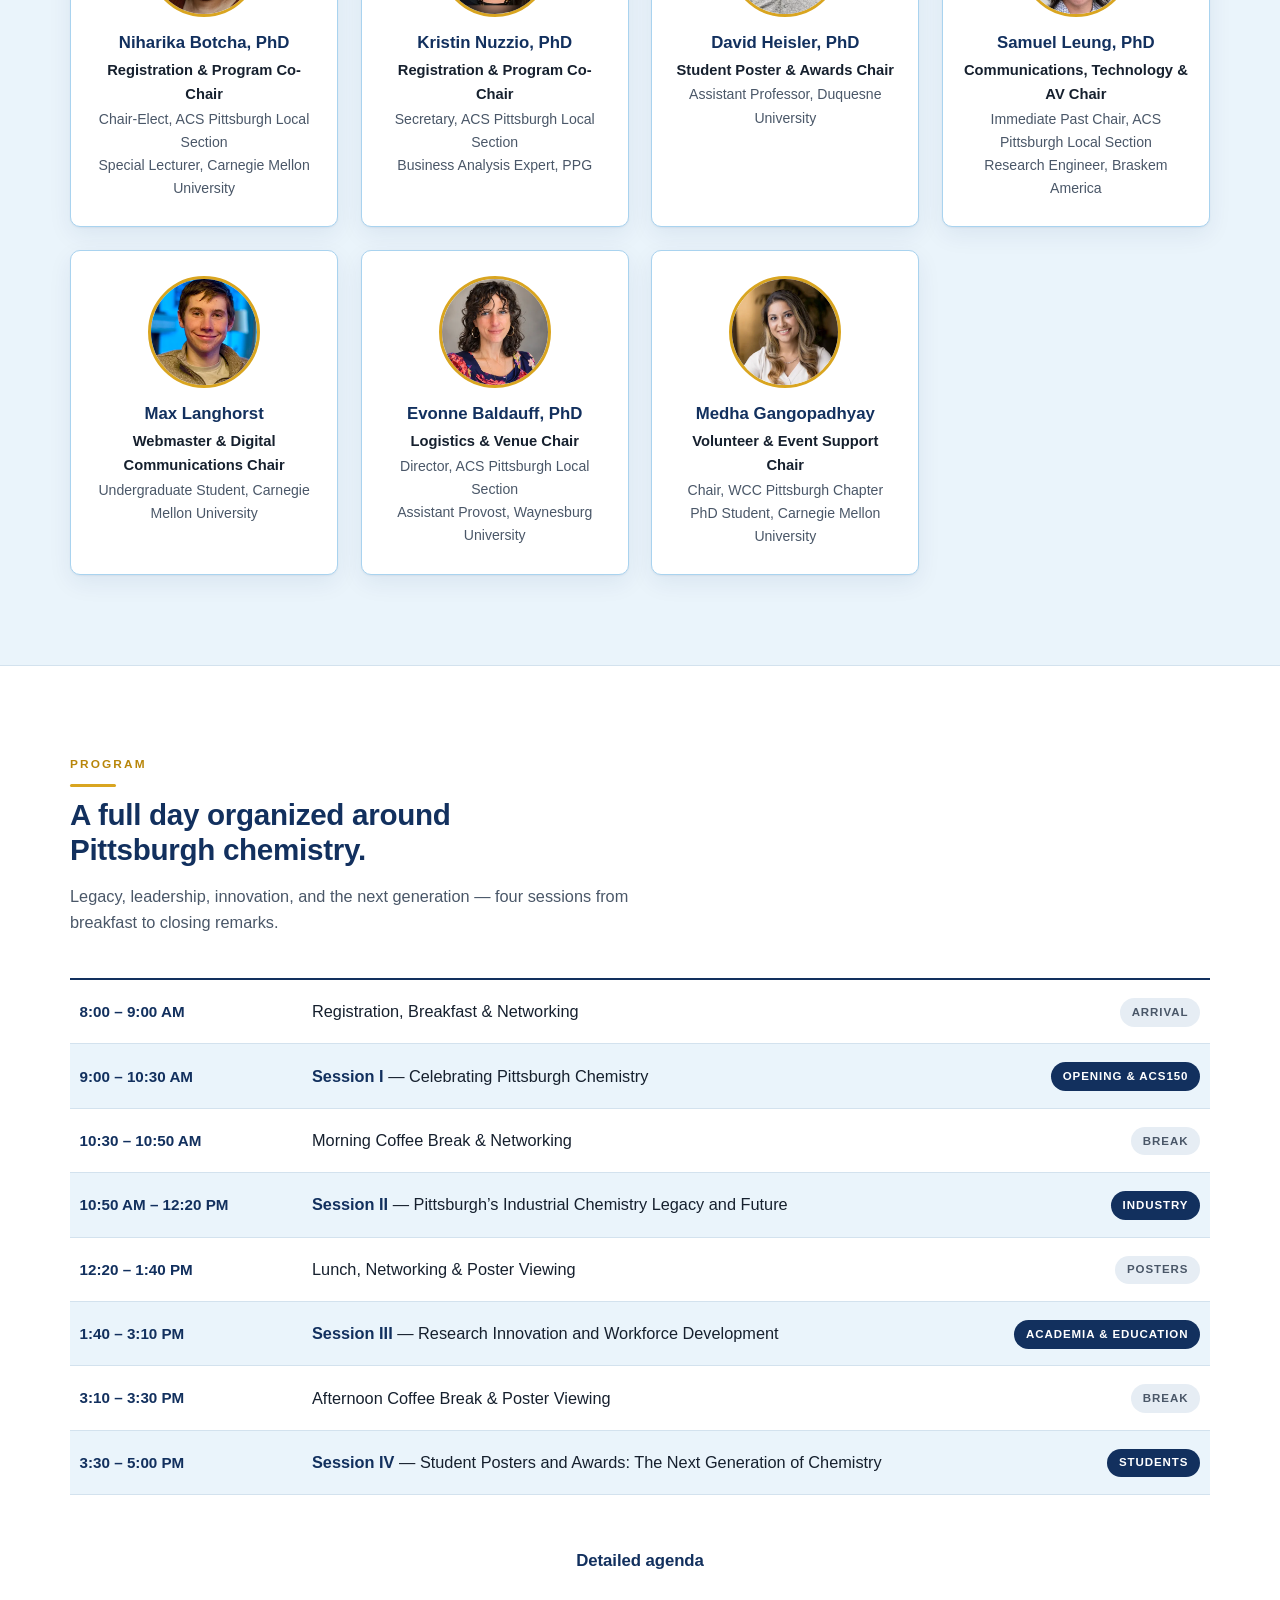
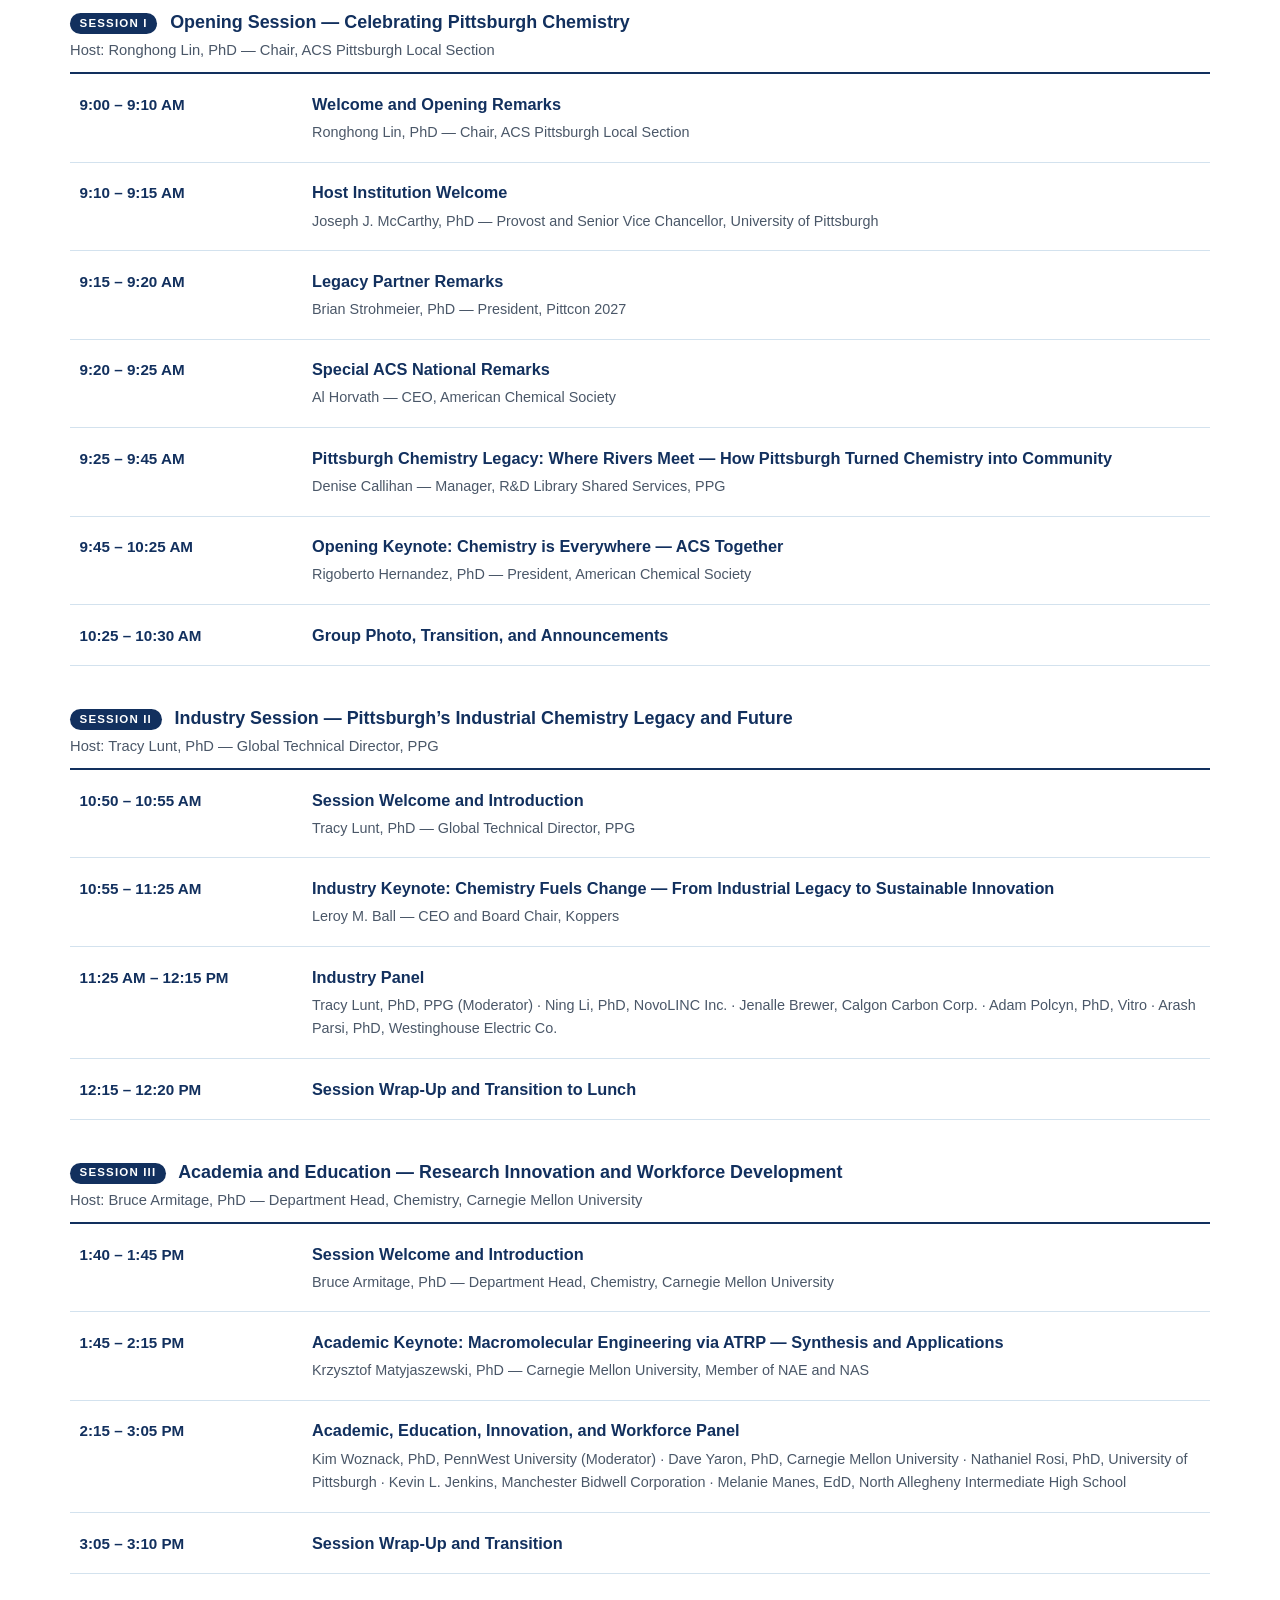
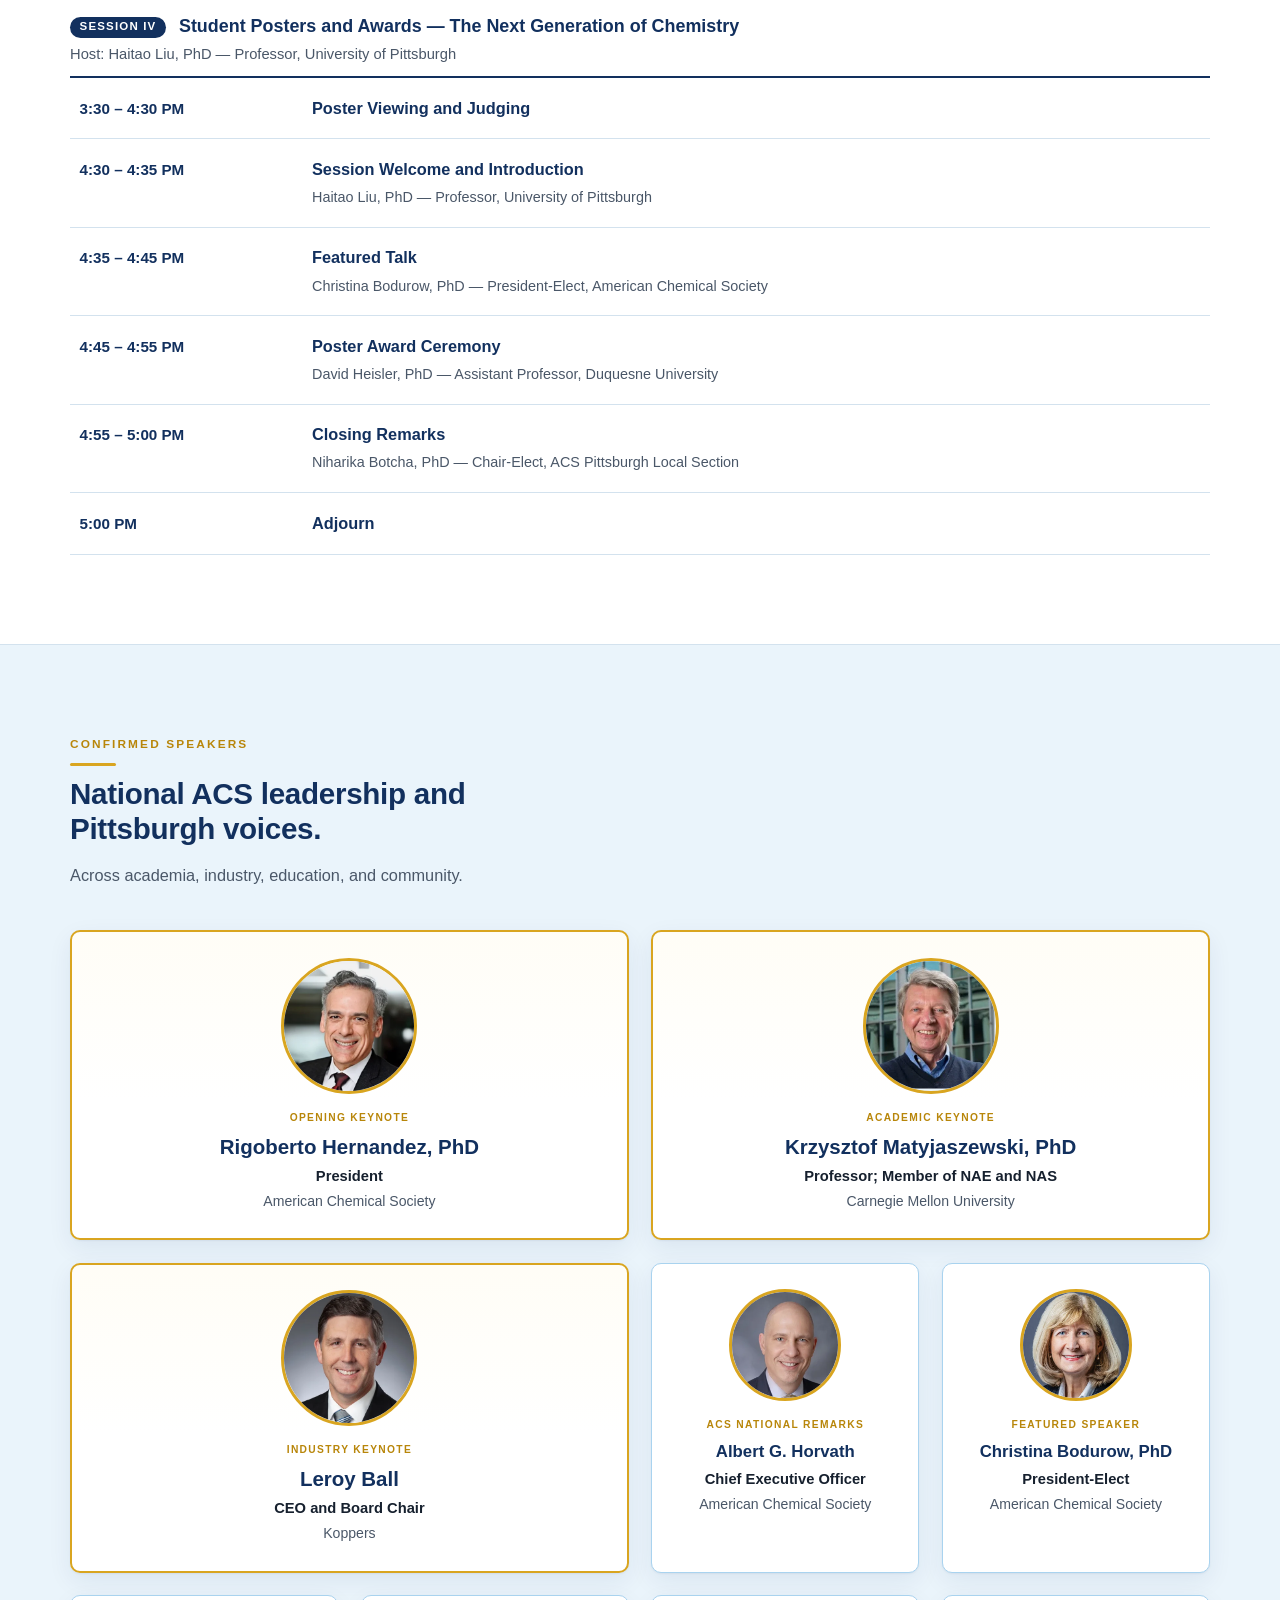
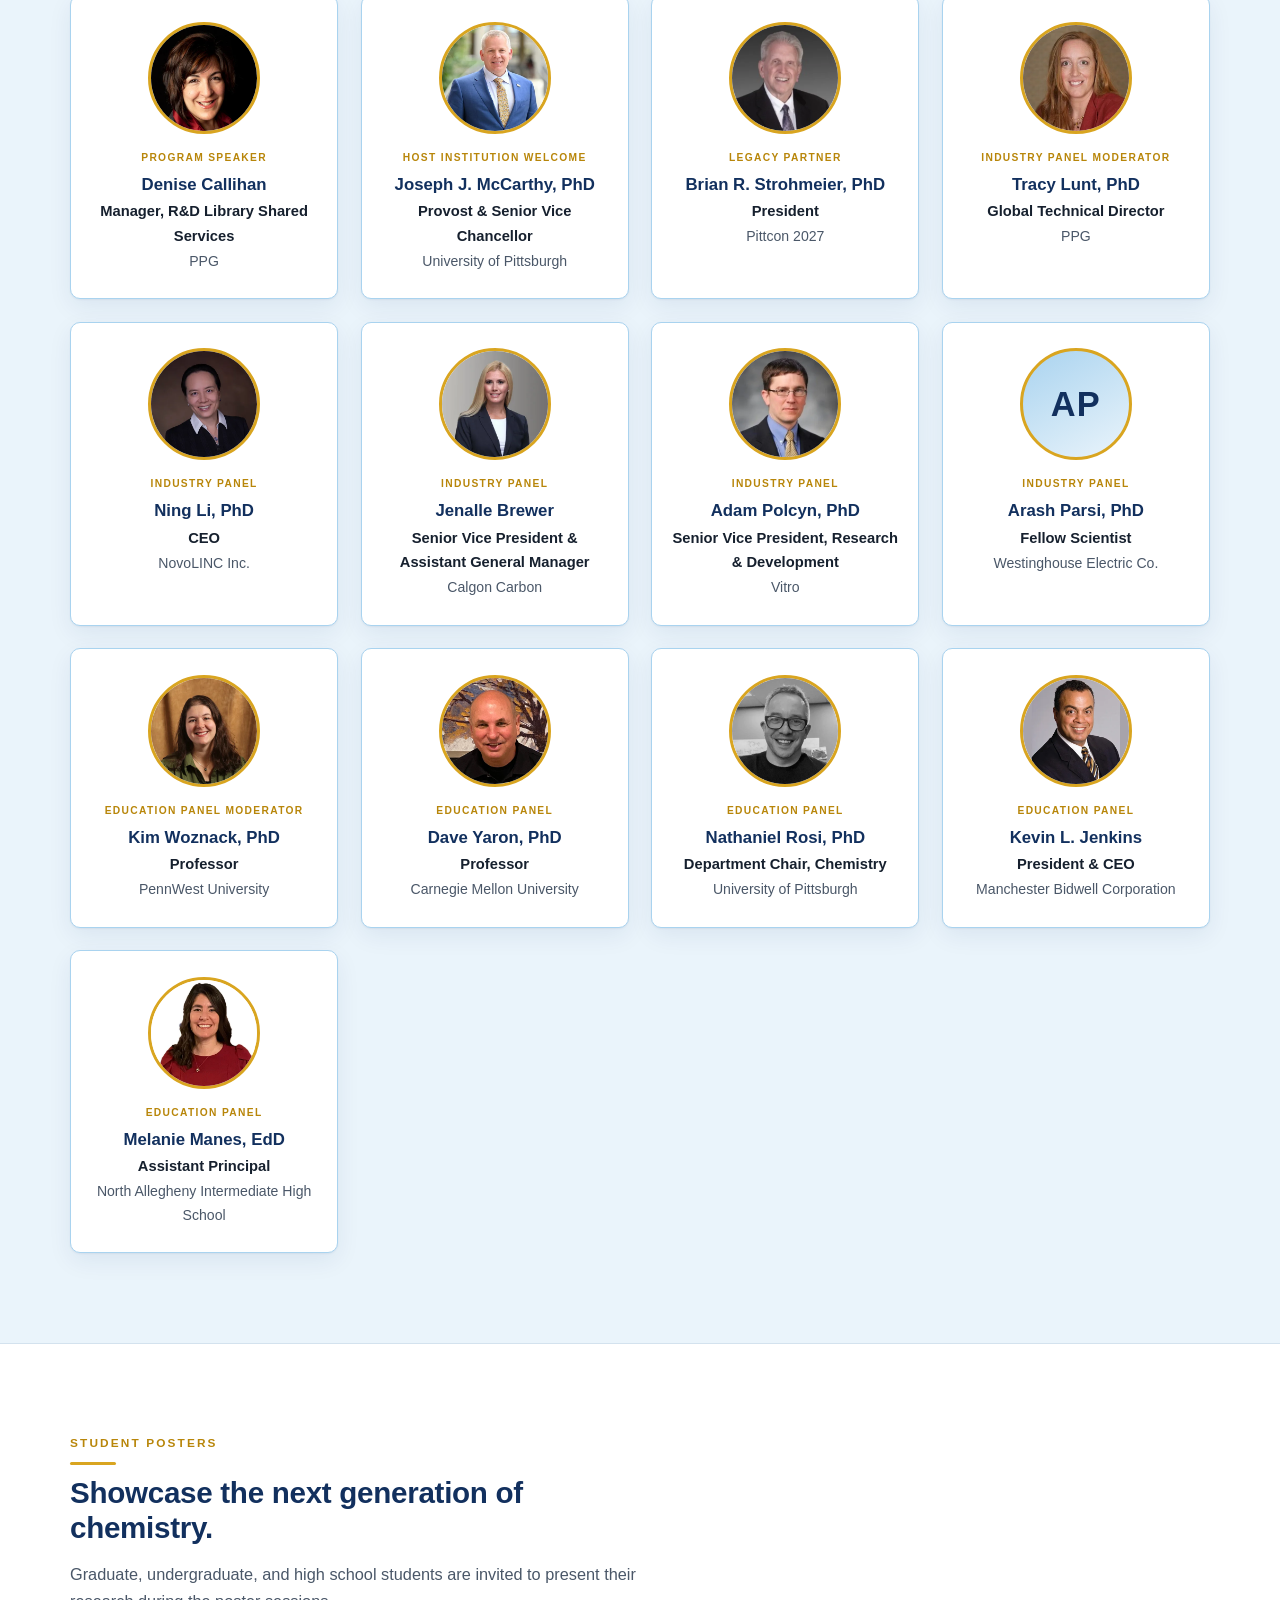
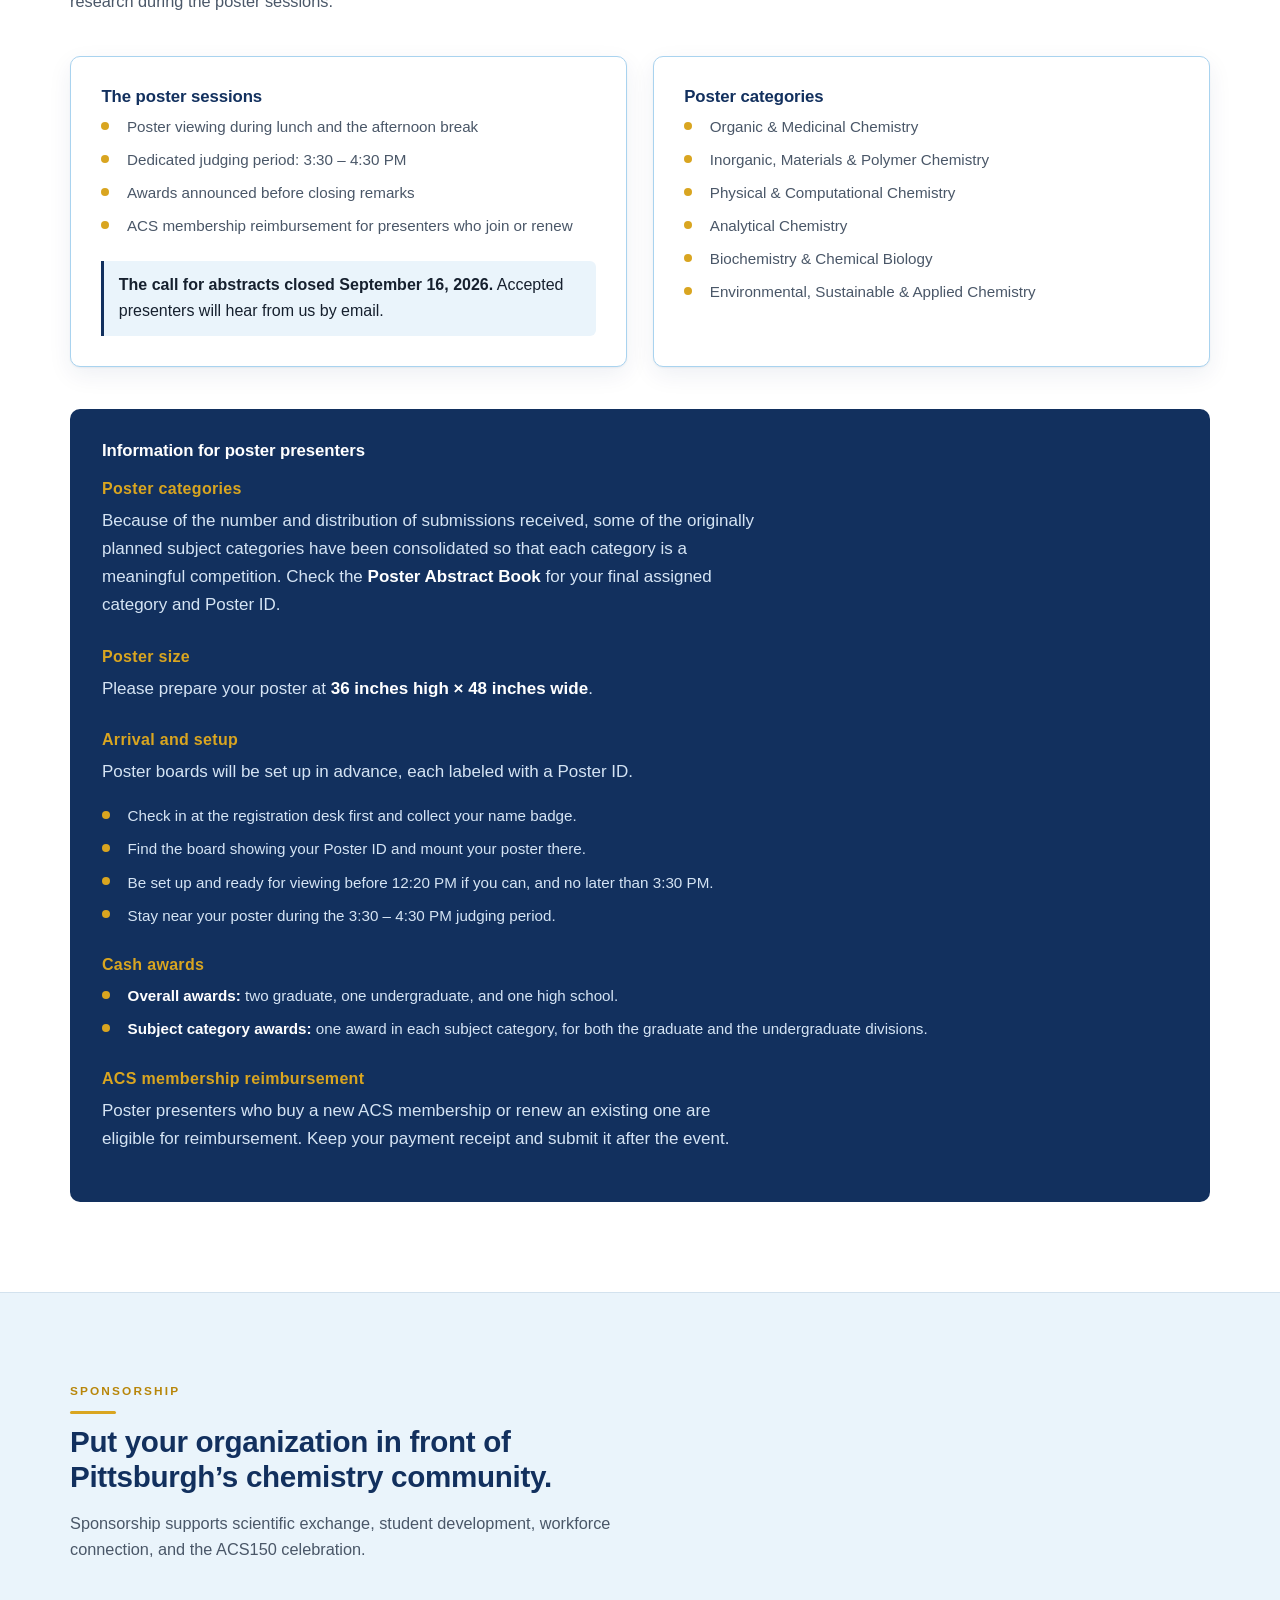
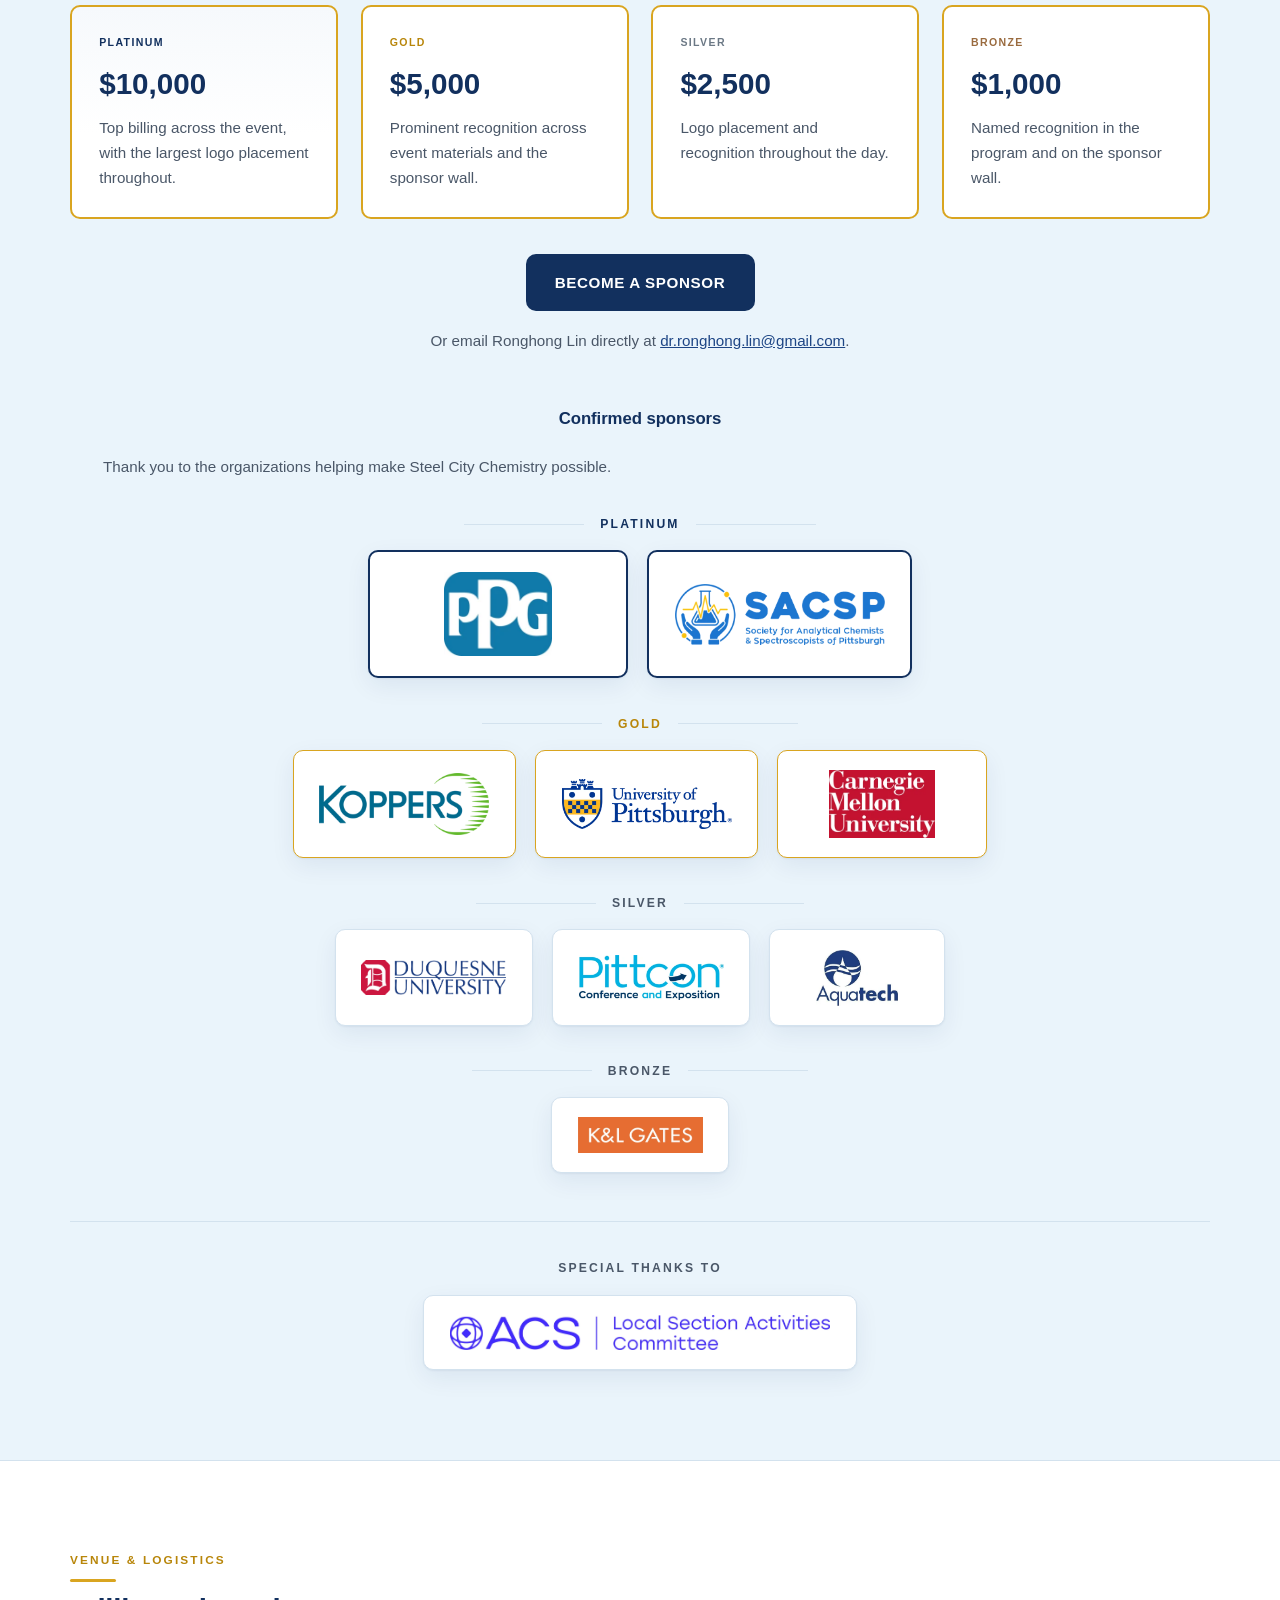
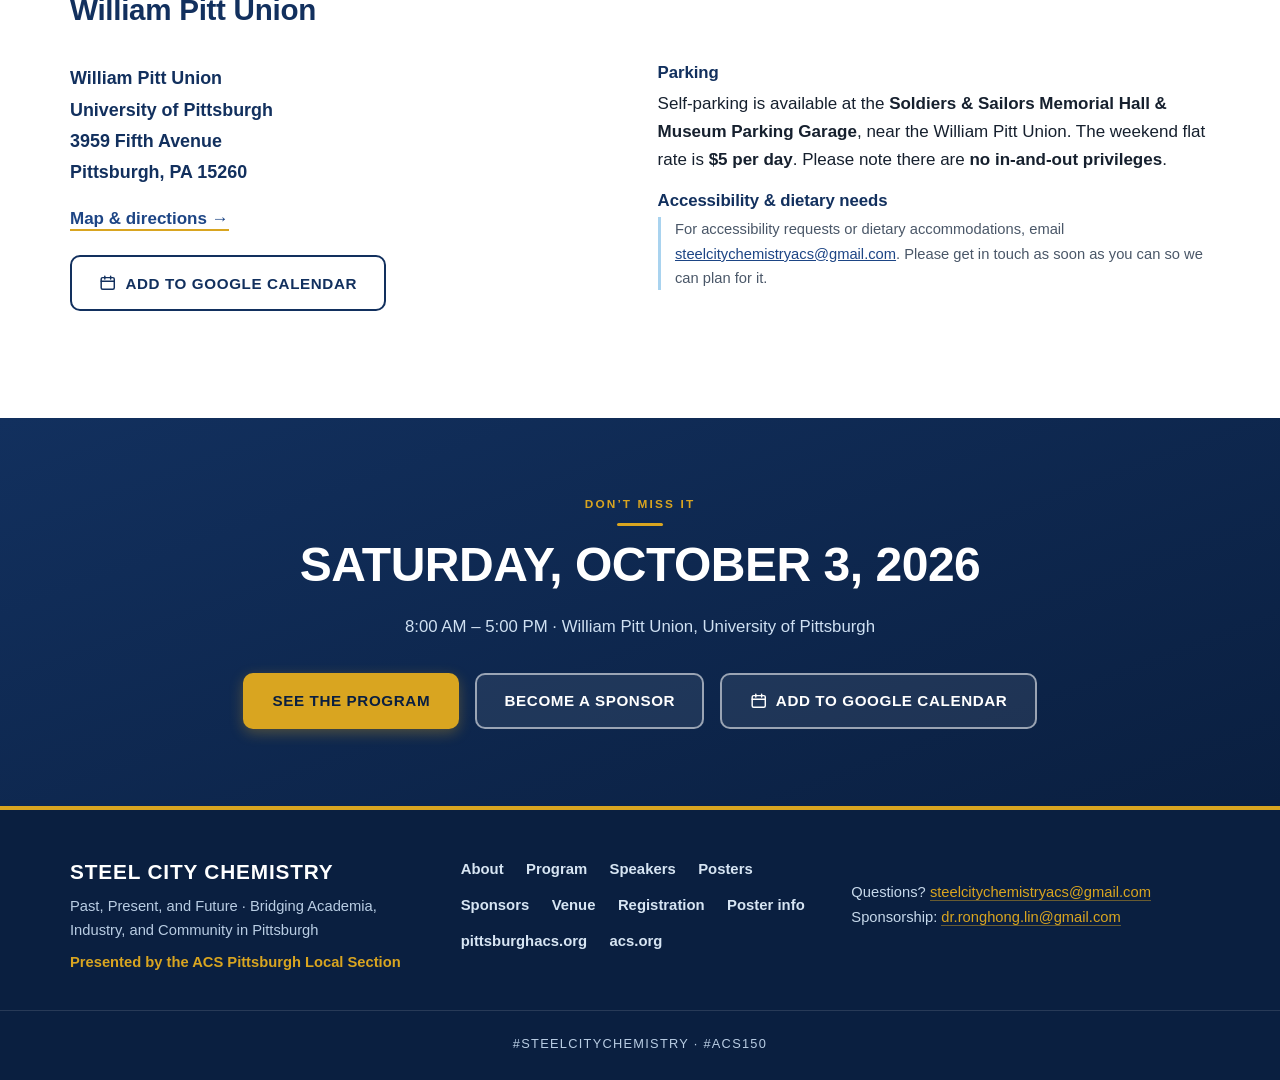
==== commit 56f8e516: "Ronghong's Sept 26 updates: full agenda, speakers, parking, poster info - Detailed agenda for all fo" ====
--- a/site/index.html
+++ b/site/index.html
@@ -16,7 +16,7 @@
 <meta name="twitter:card" content="summary_large_image">
 <link rel="canonical" href="https://www.steelcitychemistry.com/">
 <link rel="icon" href="assets/img/favicon.svg" type="image/svg+xml">
-<link rel="stylesheet" href="styles.css?v=202609251513">
+<link rel="stylesheet" href="styles.css?v=202609262025">
 </head>
 <body>
 
@@ -69,10 +69,10 @@
 <section class="hero" id="top">
   <div class="hero__sky" aria-hidden="true"></div>
   <picture class="hero__art" aria-hidden="true">
-    <source media="(min-width: 1100px)" srcset="assets/img/hero-1536.webp?v=202609251513" type="image/webp">
-    <source media="(min-width: 700px)" srcset="assets/img/hero-1100.webp?v=202609251513" type="image/webp">
-    <source srcset="assets/img/hero-760.webp?v=202609251513" type="image/webp">
-    <img src="assets/img/hero-1536.jpg?v=202609251513" alt="" width="1536" height="350" fetchpriority="high" decoding="async">
+    <source media="(min-width: 1100px)" srcset="assets/img/hero-1536.webp?v=202609262025" type="image/webp">
+    <source media="(min-width: 700px)" srcset="assets/img/hero-1100.webp?v=202609262025" type="image/webp">
+    <source srcset="assets/img/hero-760.webp?v=202609262025" type="image/webp">
+    <img src="assets/img/hero-1536.jpg?v=202609262025" alt="" width="1536" height="350" fetchpriority="high" decoding="async">
   </picture>
 
   <div class="wrap hero__inner">
@@ -175,31 +175,31 @@
     <p class="eyebrow eyebrow--sm organizers__group organizers__group--first">Event Co-Chairs</p>
     <ul class="people people--organizers">
       <li class="person">
-        <picture><source srcset="assets/organizers/lin.webp?v=202609251513" type="image/webp"><img class="avatar" src="assets/organizers/lin.jpg?v=202609251513" alt="Ronghong Lin" width="400" height="400" loading="lazy" decoding="async"></picture>
+        <picture><source srcset="assets/organizers/lin.webp?v=202609262025" type="image/webp"><img class="avatar" src="assets/organizers/lin.jpg?v=202609262025" alt="Ronghong Lin" width="400" height="400" loading="lazy" decoding="async"></picture>
         <h3 class="person__name">Ronghong Lin, PhD</h3>
         <p class="person__role">Event Co-Chair</p>
         <p class="person__org">Chair, ACS Pittsburgh Local Section<br>Director, Aquatech</p>
       </li>
       <li class="person">
-        <picture><source srcset="assets/organizers/liu.webp?v=202609251513" type="image/webp"><img class="avatar" src="assets/organizers/liu.jpg?v=202609251513" alt="Haitao Liu" width="400" height="400" loading="lazy" decoding="async"></picture>
+        <picture><source srcset="assets/organizers/liu.webp?v=202609262025" type="image/webp"><img class="avatar" src="assets/organizers/liu.jpg?v=202609262025" alt="Haitao Liu" width="400" height="400" loading="lazy" decoding="async"></picture>
         <h3 class="person__name">Haitao Liu, PhD</h3>
         <p class="person__role">Event Co-Chair</p>
         <p class="person__org">Department of Chemistry, University of Pittsburgh</p>
       </li>
       <li class="person">
-        <picture><source srcset="assets/speakers/armitage.webp?v=202609251513" type="image/webp"><img class="avatar" src="assets/speakers/armitage.jpg?v=202609251513" alt="Bruce A. Armitage" width="400" height="400" loading="lazy" decoding="async"></picture>
+        <picture><source srcset="assets/speakers/armitage.webp?v=202609262025" type="image/webp"><img class="avatar" src="assets/speakers/armitage.jpg?v=202609262025" alt="Bruce A. Armitage" width="400" height="400" loading="lazy" decoding="async"></picture>
         <h3 class="person__name">Bruce A. Armitage, PhD</h3>
         <p class="person__role">Event Co-Chair</p>
         <p class="person__org">Department Head, Chemistry, Carnegie Mellon University</p>
       </li>
       <li class="person">
-        <picture><source srcset="assets/organizers/mihailescu.webp?v=202609251513" type="image/webp"><img class="avatar" src="assets/organizers/mihailescu.jpg?v=202609251513" alt="Mihaela-Rita Mihailescu" width="400" height="400" loading="lazy" decoding="async"></picture>
+        <picture><source srcset="assets/organizers/mihailescu.webp?v=202609262025" type="image/webp"><img class="avatar" src="assets/organizers/mihailescu.jpg?v=202609262025" alt="Mihaela-Rita Mihailescu" width="400" height="400" loading="lazy" decoding="async"></picture>
         <h3 class="person__name">Mihaela-Rita Mihailescu, PhD</h3>
         <p class="person__role">Event Co-Chair</p>
         <p class="person__org">Department Chair, Chemistry, Duquesne University</p>
       </li>
       <li class="person">
-        <picture><source srcset="assets/organizers/lunt.webp?v=202609251513" type="image/webp"><img class="avatar" src="assets/organizers/lunt.jpg?v=202609251513" alt="Tracy Lunt" width="400" height="400" loading="lazy" decoding="async"></picture>
+        <picture><source srcset="assets/organizers/lunt.webp?v=202609262025" type="image/webp"><img class="avatar" src="assets/organizers/lunt.jpg?v=202609262025" alt="Tracy Lunt" width="400" height="400" loading="lazy" decoding="async"></picture>
         <h3 class="person__name">Tracy Lunt, PhD</h3>
         <p class="person__role">Event Co-Chair</p>
         <p class="person__org">Global Technical Director, PPG</p>
@@ -208,43 +208,43 @@
     <p class="eyebrow eyebrow--sm organizers__group">Organizing Committee</p>
     <ul class="people people--organizers">
       <li class="person">
-        <picture><source srcset="assets/organizers/botcha.webp?v=202609251513" type="image/webp"><img class="avatar" src="assets/organizers/botcha.jpg?v=202609251513" alt="Niharika Botcha" width="400" height="400" loading="lazy" decoding="async"></picture>
+        <picture><source srcset="assets/organizers/botcha.webp?v=202609262025" type="image/webp"><img class="avatar" src="assets/organizers/botcha.jpg?v=202609262025" alt="Niharika Botcha" width="400" height="400" loading="lazy" decoding="async"></picture>
         <h3 class="person__name">Niharika Botcha, PhD</h3>
         <p class="person__role">Registration &amp; Program Co-Chair</p>
         <p class="person__org">Chair-Elect, ACS Pittsburgh Local Section<br>Special Lecturer, Carnegie Mellon University</p>
       </li>
       <li class="person">
-        <picture><source srcset="assets/organizers/nuzzio.webp?v=202609251513" type="image/webp"><img class="avatar" src="assets/organizers/nuzzio.jpg?v=202609251513" alt="Kristin Nuzzio" width="400" height="400" loading="lazy" decoding="async"></picture>
+        <picture><source srcset="assets/organizers/nuzzio.webp?v=202609262025" type="image/webp"><img class="avatar" src="assets/organizers/nuzzio.jpg?v=202609262025" alt="Kristin Nuzzio" width="400" height="400" loading="lazy" decoding="async"></picture>
         <h3 class="person__name">Kristin Nuzzio, PhD</h3>
         <p class="person__role">Registration &amp; Program Co-Chair</p>
         <p class="person__org">Secretary, ACS Pittsburgh Local Section<br>Business Analysis Expert, PPG</p>
       </li>
       <li class="person">
-        <picture><source srcset="assets/organizers/heisler.webp?v=202609251513" type="image/webp"><img class="avatar" src="assets/organizers/heisler.jpg?v=202609251513" alt="David Heisler" width="400" height="400" loading="lazy" decoding="async"></picture>
+        <picture><source srcset="assets/organizers/heisler.webp?v=202609262025" type="image/webp"><img class="avatar" src="assets/organizers/heisler.jpg?v=202609262025" alt="David Heisler" width="400" height="400" loading="lazy" decoding="async"></picture>
         <h3 class="person__name">David Heisler, PhD</h3>
         <p class="person__role">Student Poster &amp; Awards Chair</p>
         <p class="person__org">Assistant Professor, Duquesne University</p>
       </li>
       <li class="person">
-        <picture><source srcset="assets/organizers/leung.webp?v=202609251513" type="image/webp"><img class="avatar" src="assets/organizers/leung.jpg?v=202609251513" alt="Samuel Leung" width="400" height="400" loading="lazy" decoding="async"></picture>
+        <picture><source srcset="assets/organizers/leung.webp?v=202609262025" type="image/webp"><img class="avatar" src="assets/organizers/leung.jpg?v=202609262025" alt="Samuel Leung" width="400" height="400" loading="lazy" decoding="async"></picture>
         <h3 class="person__name">Samuel Leung, PhD</h3>
         <p class="person__role">Communications, Technology &amp; AV Chair</p>
         <p class="person__org">Immediate Past Chair, ACS Pittsburgh Local Section<br>Research Engineer, Braskem America</p>
       </li>
       <li class="person">
-        <picture><source srcset="assets/organizers/langhorst.webp?v=202609251513" type="image/webp"><img class="avatar" src="assets/organizers/langhorst.jpg?v=202609251513" alt="Max Langhorst" width="400" height="400" loading="lazy" decoding="async"></picture>
+        <picture><source srcset="assets/organizers/langhorst.webp?v=202609262025" type="image/webp"><img class="avatar" src="assets/organizers/langhorst.jpg?v=202609262025" alt="Max Langhorst" width="400" height="400" loading="lazy" decoding="async"></picture>
         <h3 class="person__name">Max Langhorst</h3>
         <p class="person__role">Webmaster &amp; Digital Communications Chair</p>
         <p class="person__org">Undergraduate Student, Carnegie Mellon University</p>
       </li>
       <li class="person">
-        <picture><source srcset="assets/organizers/baldauff.webp?v=202609251513" type="image/webp"><img class="avatar" src="assets/organizers/baldauff.jpg?v=202609251513" alt="Evonne Baldauff" width="400" height="400" loading="lazy" decoding="async"></picture>
+        <picture><source srcset="assets/organizers/baldauff.webp?v=202609262025" type="image/webp"><img class="avatar" src="assets/organizers/baldauff.jpg?v=202609262025" alt="Evonne Baldauff" width="400" height="400" loading="lazy" decoding="async"></picture>
         <h3 class="person__name">Evonne Baldauff, PhD</h3>
         <p class="person__role">Logistics &amp; Venue Chair</p>
         <p class="person__org">Director, ACS Pittsburgh Local Section<br>Assistant Provost, Waynesburg University</p>
       </li>
       <li class="person">
-        <picture><source srcset="assets/organizers/gangopadhyay.webp?v=202609251513" type="image/webp"><img class="avatar" src="assets/organizers/gangopadhyay.jpg?v=202609251513" alt="Medha Gangopadhyay" width="400" height="400" loading="lazy" decoding="async"></picture>
+        <picture><source srcset="assets/organizers/gangopadhyay.webp?v=202609262025" type="image/webp"><img class="avatar" src="assets/organizers/gangopadhyay.jpg?v=202609262025" alt="Medha Gangopadhyay" width="400" height="400" loading="lazy" decoding="async"></picture>
         <h3 class="person__name">Medha Gangopadhyay</h3>
         <p class="person__role">Volunteer &amp; Event Support Chair</p>
         <p class="person__org">Chair, WCC Pittsburgh Chapter<br>PhD Student, Carnegie Mellon University</p>
@@ -304,29 +304,136 @@
       </li>
     </ol>
 
-    <h3 class="h-sub h-sub--center">Program highlights</h3>
-    <div class="highlights">
-      <article class="highlight">
-        <p class="highlight__time">9:45 – 10:25 AM</p>
-        <h4>Opening keynote</h4>
-        <p>Rigoberto Hernandez, PhD — President, American Chemical Society</p>
-      </article>
-      <article class="highlight">
-        <p class="highlight__time">10:50 AM – 12:20 PM</p>
-        <h4>Industry session</h4>
-        <p>Keynote by Leroy Ball, CEO and Board Chair of Koppers, followed by a moderated panel of regional leaders.</p>
-      </article>
-      <article class="highlight">
-        <p class="highlight__time">1:45 – 2:15 PM</p>
-        <h4>Academic keynote</h4>
-        <p>Krzysztof Matyjaszewski, PhD — Carnegie Mellon University, member of NAE and NAS</p>
-      </article>
-      <article class="highlight">
-        <p class="highlight__time">3:30 – 5:00 PM</p>
-        <h4>Student posters &amp; awards</h4>
-        <p>Poster viewing and judging, ACS President-Elect featured remarks, awards, and closing.</p>
-      </article>
-    </div>
+    <h3 class="h-sub h-sub--center">Detailed agenda</h3>
+
+      <article class="session">
+        <h4 class="session__name"><span class="session__num">Session I</span> Opening Session — Celebrating Pittsburgh Chemistry</h4>
+        <p class="session__host">Host: Ronghong Lin, PhD — Chair, ACS Pittsburgh Local Section</p>
+        <ol class="agenda agenda--detail">
+        <li class="agenda__row agenda__row--detail">
+          <p class="agenda__time"><time>9:00 – 9:10 AM</time></p>
+          <p class="agenda__what"><strong>Welcome and Opening Remarks</strong>
+          <span class="agenda__who">Ronghong Lin, PhD — Chair, ACS Pittsburgh Local Section</span></p>
+        </li>
+        <li class="agenda__row agenda__row--detail">
+          <p class="agenda__time"><time>9:10 – 9:15 AM</time></p>
+          <p class="agenda__what"><strong>Host Institution Welcome</strong>
+          <span class="agenda__who">Joseph J. McCarthy, PhD — Provost and Senior Vice Chancellor, University of Pittsburgh</span></p>
+        </li>
+        <li class="agenda__row agenda__row--detail">
+          <p class="agenda__time"><time>9:15 – 9:20 AM</time></p>
+          <p class="agenda__what"><strong>Legacy Partner Remarks</strong>
+          <span class="agenda__who">Brian Strohmeier, PhD — President, Pittcon 2027</span></p>
+        </li>
+        <li class="agenda__row agenda__row--detail">
+          <p class="agenda__time"><time>9:20 – 9:25 AM</time></p>
+          <p class="agenda__what"><strong>Special ACS National Remarks</strong>
+          <span class="agenda__who">Al Horvath — CEO, American Chemical Society</span></p>
+        </li>
+        <li class="agenda__row agenda__row--detail">
+          <p class="agenda__time"><time>9:25 – 9:45 AM</time></p>
+          <p class="agenda__what"><strong>Pittsburgh Chemistry Legacy: Where Rivers Meet — How Pittsburgh Turned Chemistry into Community</strong>
+          <span class="agenda__who">Denise Callihan — Manager, R&amp;D Library Shared Services, PPG</span></p>
+        </li>
+        <li class="agenda__row agenda__row--detail">
+          <p class="agenda__time"><time>9:45 – 10:25 AM</time></p>
+          <p class="agenda__what"><strong>Opening Keynote: Chemistry is Everywhere — ACS Together</strong>
+          <span class="agenda__who">Rigoberto Hernandez, PhD — President, American Chemical Society</span></p>
+        </li>
+        <li class="agenda__row agenda__row--detail">
+          <p class="agenda__time"><time>10:25 – 10:30 AM</time></p>
+          <p class="agenda__what"><strong>Group Photo, Transition, and Announcements</strong></p>
+        </li>
+        </ol>
+      </article>
+
+      <article class="session">
+        <h4 class="session__name"><span class="session__num">Session II</span> Industry Session — Pittsburgh’s Industrial Chemistry Legacy and Future</h4>
+        <p class="session__host">Host: Tracy Lunt, PhD — Global Technical Director, PPG</p>
+        <ol class="agenda agenda--detail">
+        <li class="agenda__row agenda__row--detail">
+          <p class="agenda__time"><time>10:50 – 10:55 AM</time></p>
+          <p class="agenda__what"><strong>Session Welcome and Introduction</strong>
+          <span class="agenda__who">Tracy Lunt, PhD — Global Technical Director, PPG</span></p>
+        </li>
+        <li class="agenda__row agenda__row--detail">
+          <p class="agenda__time"><time>10:55 – 11:25 AM</time></p>
+          <p class="agenda__what"><strong>Industry Keynote: Chemistry Fuels Change — From Industrial Legacy to Sustainable Innovation</strong>
+          <span class="agenda__who">Leroy M. Ball — CEO and Board Chair, Koppers</span></p>
+        </li>
+        <li class="agenda__row agenda__row--detail">
+          <p class="agenda__time"><time>11:25 AM – 12:15 PM</time></p>
+          <p class="agenda__what"><strong>Industry Panel</strong>
+          <span class="agenda__who">Tracy Lunt, PhD, PPG (Moderator) · Ning Li, PhD, NovoLINC Inc. · Jenalle Brewer, Calgon Carbon Corp. · Adam Polcyn, PhD, Vitro · Arash Parsi, PhD, Westinghouse Electric Co.</span></p>
+        </li>
+        <li class="agenda__row agenda__row--detail">
+          <p class="agenda__time"><time>12:15 – 12:20 PM</time></p>
+          <p class="agenda__what"><strong>Session Wrap-Up and Transition to Lunch</strong></p>
+        </li>
+        </ol>
+      </article>
+
+      <article class="session">
+        <h4 class="session__name"><span class="session__num">Session III</span> Academia and Education — Research Innovation and Workforce Development</h4>
+        <p class="session__host">Host: Bruce Armitage, PhD — Department Head, Chemistry, Carnegie Mellon University</p>
+        <ol class="agenda agenda--detail">
+        <li class="agenda__row agenda__row--detail">
+          <p class="agenda__time"><time>1:40 – 1:45 PM</time></p>
+          <p class="agenda__what"><strong>Session Welcome and Introduction</strong>
+          <span class="agenda__who">Bruce Armitage, PhD — Department Head, Chemistry, Carnegie Mellon University</span></p>
+        </li>
+        <li class="agenda__row agenda__row--detail">
+          <p class="agenda__time"><time>1:45 – 2:15 PM</time></p>
+          <p class="agenda__what"><strong>Academic Keynote: Macromolecular Engineering via ATRP — Synthesis and Applications</strong>
+          <span class="agenda__who">Krzysztof Matyjaszewski, PhD — Carnegie Mellon University, Member of NAE and NAS</span></p>
+        </li>
+        <li class="agenda__row agenda__row--detail">
+          <p class="agenda__time"><time>2:15 – 3:05 PM</time></p>
+          <p class="agenda__what"><strong>Academic, Education, Innovation, and Workforce Panel</strong>
+          <span class="agenda__who">Kim Woznack, PhD, PennWest University (Moderator) · Dave Yaron, PhD, Carnegie Mellon University · Nathaniel Rosi, PhD, University of Pittsburgh · Kevin L. Jenkins, Manchester Bidwell Corporation · Melanie Manes, EdD, North Allegheny Intermediate High School</span></p>
+        </li>
+        <li class="agenda__row agenda__row--detail">
+          <p class="agenda__time"><time>3:05 – 3:10 PM</time></p>
+          <p class="agenda__what"><strong>Session Wrap-Up and Transition</strong></p>
+        </li>
+        </ol>
+      </article>
+
+      <article class="session">
+        <h4 class="session__name"><span class="session__num">Session IV</span> Student Posters and Awards — The Next Generation of Chemistry</h4>
+        <p class="session__host">Host: Haitao Liu, PhD — Professor, University of Pittsburgh</p>
+        <ol class="agenda agenda--detail">
+        <li class="agenda__row agenda__row--detail">
+          <p class="agenda__time"><time>3:30 – 4:30 PM</time></p>
+          <p class="agenda__what"><strong>Poster Viewing and Judging</strong></p>
+        </li>
+        <li class="agenda__row agenda__row--detail">
+          <p class="agenda__time"><time>4:30 – 4:35 PM</time></p>
+          <p class="agenda__what"><strong>Session Welcome and Introduction</strong>
+          <span class="agenda__who">Haitao Liu, PhD — Professor, University of Pittsburgh</span></p>
+        </li>
+        <li class="agenda__row agenda__row--detail">
+          <p class="agenda__time"><time>4:35 – 4:45 PM</time></p>
+          <p class="agenda__what"><strong>Featured Talk</strong>
+          <span class="agenda__who">Christina Bodurow, PhD — President-Elect, American Chemical Society</span></p>
+        </li>
+        <li class="agenda__row agenda__row--detail">
+          <p class="agenda__time"><time>4:45 – 4:55 PM</time></p>
+          <p class="agenda__what"><strong>Poster Award Ceremony</strong>
+          <span class="agenda__who">David Heisler, PhD — Assistant Professor, Duquesne University</span></p>
+        </li>
+        <li class="agenda__row agenda__row--detail">
+          <p class="agenda__time"><time>4:55 – 5:00 PM</time></p>
+          <p class="agenda__what"><strong>Closing Remarks</strong>
+          <span class="agenda__who">Niharika Botcha, PhD — Chair-Elect, ACS Pittsburgh Local Section</span></p>
+        </li>
+        <li class="agenda__row agenda__row--detail">
+          <p class="agenda__time"><time>5:00 PM</time></p>
+          <p class="agenda__what"><strong>Adjourn</strong></p>
+        </li>
+        </ol>
+      </article>
+
   </div>
 </section>
 
@@ -342,7 +449,7 @@
     <ul class="people people--speakers" id="speakerGrid">
 
       <li class="person person--featured" data-cat="acs">
-        <picture><source srcset="assets/speakers/hernandez.webp?v=202609251513" type="image/webp"><img class="avatar" src="assets/speakers/hernandez.jpg?v=202609251513" alt="Rigoberto Hernandez" width="400" height="400" loading="lazy" decoding="async"></picture>
+        <picture><source srcset="assets/speakers/hernandez.webp?v=202609262025" type="image/webp"><img class="avatar" src="assets/speakers/hernandez.jpg?v=202609262025" alt="Rigoberto Hernandez" width="400" height="400" loading="lazy" decoding="async"></picture>
         <p class="person__tag">Opening Keynote</p>
         <h3 class="person__name">Rigoberto Hernandez, PhD</h3>
         <p class="person__role">President</p>
@@ -350,7 +457,7 @@
       </li>
 
       <li class="person person--featured" data-cat="academia">
-        <picture><source srcset="assets/speakers/matyjaszewski.webp?v=202609251513" type="image/webp"><img class="avatar" src="assets/speakers/matyjaszewski.jpg?v=202609251513" alt="Krzysztof Matyjaszewski" width="400" height="400" loading="lazy" decoding="async"></picture>
+        <picture><source srcset="assets/speakers/matyjaszewski.webp?v=202609262025" type="image/webp"><img class="avatar" src="assets/speakers/matyjaszewski.jpg?v=202609262025" alt="Krzysztof Matyjaszewski" width="400" height="400" loading="lazy" decoding="async"></picture>
         <p class="person__tag">Academic Keynote</p>
         <h3 class="person__name">Krzysztof Matyjaszewski, PhD</h3>
         <p class="person__role">Professor; Member of NAE and NAS</p>
@@ -358,7 +465,7 @@
       </li>
 
       <li class="person person--featured" data-cat="industry">
-        <picture><source srcset="assets/speakers/ball.webp?v=202609251513" type="image/webp"><img class="avatar" src="assets/speakers/ball.jpg?v=202609251513" alt="Leroy Ball" width="400" height="400" loading="lazy" decoding="async"></picture>
+        <picture><source srcset="assets/speakers/ball.webp?v=202609262025" type="image/webp"><img class="avatar" src="assets/speakers/ball.jpg?v=202609262025" alt="Leroy Ball" width="400" height="400" loading="lazy" decoding="async"></picture>
         <p class="person__tag">Industry Keynote</p>
         <h3 class="person__name">Leroy Ball</h3>
         <p class="person__role">CEO and Board Chair</p>
@@ -366,7 +473,7 @@
       </li>
 
       <li class="person" data-cat="acs">
-        <picture><source srcset="assets/speakers/horvath.webp?v=202609251513" type="image/webp"><img class="avatar" src="assets/speakers/horvath.jpg?v=202609251513" alt="Albert G. Horvath" width="400" height="400" loading="lazy" decoding="async"></picture>
+        <picture><source srcset="assets/speakers/horvath.webp?v=202609262025" type="image/webp"><img class="avatar" src="assets/speakers/horvath.jpg?v=202609262025" alt="Albert G. Horvath" width="400" height="400" loading="lazy" decoding="async"></picture>
         <p class="person__tag">ACS National Remarks</p>
         <h3 class="person__name">Albert G. Horvath</h3>
         <p class="person__role">Chief Executive Officer</p>
@@ -374,15 +481,23 @@
       </li>
 
       <li class="person" data-cat="acs">
-        <picture><source srcset="assets/speakers/bodurow.webp?v=202609251513" type="image/webp"><img class="avatar" src="assets/speakers/bodurow.jpg?v=202609251513" alt="Christina Bodurow" width="400" height="400" loading="lazy" decoding="async"></picture>
+        <picture><source srcset="assets/speakers/bodurow.webp?v=202609262025" type="image/webp"><img class="avatar" src="assets/speakers/bodurow.jpg?v=202609262025" alt="Christina Bodurow" width="400" height="400" loading="lazy" decoding="async"></picture>
         <p class="person__tag">Featured Speaker</p>
         <h3 class="person__name">Christina Bodurow, PhD</h3>
         <p class="person__role">President-Elect</p>
         <p class="person__org">American Chemical Society</p>
       </li>
 
+      <li class="person" data-cat="industry">
+        <picture><source srcset="assets/speakers/callihan.webp?v=202609262025" type="image/webp"><img class="avatar" src="assets/speakers/callihan.jpg?v=202609262025" alt="Denise Callihan" width="400" height="400" loading="lazy" decoding="async"></picture>
+        <p class="person__tag">Program Speaker</p>
+        <h3 class="person__name">Denise Callihan</h3>
+        <p class="person__role">Manager, R&amp;D Library Shared Services</p>
+        <p class="person__org">PPG</p>
+      </li>
+
       <li class="person" data-cat="academia">
-        <picture><source srcset="assets/speakers/mccarthy.webp?v=202609251513" type="image/webp"><img class="avatar" src="assets/speakers/mccarthy.jpg?v=202609251513" alt="Joseph J. McCarthy" width="400" height="400" loading="lazy" decoding="async"></picture>
+        <picture><source srcset="assets/speakers/mccarthy.webp?v=202609262025" type="image/webp"><img class="avatar" src="assets/speakers/mccarthy.jpg?v=202609262025" alt="Joseph J. McCarthy" width="400" height="400" loading="lazy" decoding="async"></picture>
         <p class="person__tag">Host Institution Welcome</p>
         <h3 class="person__name">Joseph J. McCarthy, PhD</h3>
         <p class="person__role">Provost &amp; Senior Vice Chancellor</p>
@@ -390,24 +505,24 @@
       </li>
 
       <li class="person" data-cat="industry">
-        <picture><source srcset="assets/speakers/strohmeier.webp?v=202609251513" type="image/webp"><img class="avatar" src="assets/speakers/strohmeier.jpg?v=202609251513" alt="Brian R. Strohmeier" width="400" height="400" loading="lazy" decoding="async"></picture>
+        <picture><source srcset="assets/speakers/strohmeier.webp?v=202609262025" type="image/webp"><img class="avatar" src="assets/speakers/strohmeier.jpg?v=202609262025" alt="Brian R. Strohmeier" width="400" height="400" loading="lazy" decoding="async"></picture>
         <p class="person__tag">Legacy Partner</p>
         <h3 class="person__name">Brian R. Strohmeier, PhD</h3>
         <p class="person__role">President</p>
         <p class="person__org">Pittcon 2027</p>
       </li>
 
-      <li class="person" data-cat="academia">
-        <picture><source srcset="assets/organizers/armitage.webp?v=202609251513" type="image/webp"><img class="avatar" src="assets/organizers/armitage.jpg?v=202609251513" alt="Bruce A. Armitage" width="400" height="400" loading="lazy" decoding="async"></picture>
-        <p class="person__tag">Program Speaker</p>
-        <h3 class="person__name">Bruce A. Armitage, PhD</h3>
-        <p class="person__role">Department Head, Chemistry</p>
-        <p class="person__org">Carnegie Mellon University</p>
-      </li>
-
 
       <li class="person" data-cat="industry">
-        <picture><source srcset="assets/speakers/li.webp?v=202609251513" type="image/webp"><img class="avatar" src="assets/speakers/li.jpg?v=202609251513" alt="Ning Li" width="400" height="400" loading="lazy" decoding="async"></picture>
+        <picture><source srcset="assets/organizers/lunt.webp?v=202609262025" type="image/webp"><img class="avatar" src="assets/organizers/lunt.jpg?v=202609262025" alt="Tracy Lunt" width="400" height="400" loading="lazy" decoding="async"></picture>
+        <p class="person__tag">Industry Panel Moderator</p>
+        <h3 class="person__name">Tracy Lunt, PhD</h3>
+        <p class="person__role">Global Technical Director</p>
+        <p class="person__org">PPG</p>
+      </li>
+
+      <li class="person" data-cat="industry">
+        <picture><source srcset="assets/speakers/li.webp?v=202609262025" type="image/webp"><img class="avatar" src="assets/speakers/li.jpg?v=202609262025" alt="Ning Li" width="400" height="400" loading="lazy" decoding="async"></picture>
         <p class="person__tag">Industry Panel</p>
         <h3 class="person__name">Ning Li, PhD</h3>
         <p class="person__role">CEO</p>
@@ -415,15 +530,32 @@
       </li>
 
       <li class="person" data-cat="industry">
-        <picture><source srcset="assets/speakers/brewer.webp?v=202609251513" type="image/webp"><img class="avatar" src="assets/speakers/brewer.jpg?v=202609251513" alt="Jenalle Brewer" width="400" height="400" loading="lazy" decoding="async"></picture>
+        <picture><source srcset="assets/speakers/brewer.webp?v=202609262025" type="image/webp"><img class="avatar" src="assets/speakers/brewer.jpg?v=202609262025" alt="Jenalle Brewer" width="400" height="400" loading="lazy" decoding="async"></picture>
         <p class="person__tag">Industry Panel</p>
         <h3 class="person__name">Jenalle Brewer</h3>
         <p class="person__role">Senior Vice President &amp; Assistant General Manager</p>
         <p class="person__org">Calgon Carbon</p>
       </li>
 
+      <li class="person" data-cat="industry">
+        <picture><source srcset="assets/speakers/polcyn.webp?v=202609262025" type="image/webp"><img class="avatar" src="assets/speakers/polcyn.jpg?v=202609262025" alt="Adam Polcyn" width="400" height="400" loading="lazy" decoding="async"></picture>
+        <p class="person__tag">Industry Panel</p>
+        <h3 class="person__name">Adam Polcyn, PhD</h3>
+        <p class="person__role">Senior Vice President, Research &amp; Development</p>
+        <p class="person__org">Vitro</p>
+      </li>
+
+      <!-- Headshot still to come from the organizers. -->
+      <li class="person" data-cat="industry">
+        <span class="avatar avatar--mono" aria-hidden="true">AP</span>
+        <p class="person__tag">Industry Panel</p>
+        <h3 class="person__name">Arash Parsi, PhD</h3>
+        <p class="person__role">Fellow Scientist</p>
+        <p class="person__org">Westinghouse Electric Co.</p>
+      </li>
+
       <li class="person" data-cat="education">
-        <picture><source srcset="assets/speakers/woznack.webp?v=202609251513" type="image/webp"><img class="avatar" src="assets/speakers/woznack.jpg?v=202609251513" alt="Kim Woznack" width="400" height="400" loading="lazy" decoding="async"></picture>
+        <picture><source srcset="assets/speakers/woznack.webp?v=202609262025" type="image/webp"><img class="avatar" src="assets/speakers/woznack.jpg?v=202609262025" alt="Kim Woznack" width="400" height="400" loading="lazy" decoding="async"></picture>
         <p class="person__tag">Education Panel Moderator</p>
         <h3 class="person__name">Kim Woznack, PhD</h3>
         <p class="person__role">Professor</p>
@@ -431,7 +563,7 @@
       </li>
 
       <li class="person" data-cat="education">
-        <picture><source srcset="assets/speakers/yaron.webp?v=202609251513" type="image/webp"><img class="avatar" src="assets/speakers/yaron.jpg?v=202609251513" alt="Dave Yaron" width="400" height="400" loading="lazy" decoding="async"></picture>
+        <picture><source srcset="assets/speakers/yaron.webp?v=202609262025" type="image/webp"><img class="avatar" src="assets/speakers/yaron.jpg?v=202609262025" alt="Dave Yaron" width="400" height="400" loading="lazy" decoding="async"></picture>
         <p class="person__tag">Education Panel</p>
         <h3 class="person__name">Dave Yaron, PhD</h3>
         <p class="person__role">Professor</p>
@@ -439,7 +571,7 @@
       </li>
 
       <li class="person" data-cat="education">
-        <picture><source srcset="assets/speakers/rosi.webp?v=202609251513" type="image/webp"><img class="avatar" src="assets/speakers/rosi.jpg?v=202609251513" alt="Nathaniel Rosi" width="400" height="400" loading="lazy" decoding="async"></picture>
+        <picture><source srcset="assets/speakers/rosi.webp?v=202609262025" type="image/webp"><img class="avatar" src="assets/speakers/rosi.jpg?v=202609262025" alt="Nathaniel Rosi" width="400" height="400" loading="lazy" decoding="async"></picture>
         <p class="person__tag">Education Panel</p>
         <h3 class="person__name">Nathaniel Rosi, PhD</h3>
         <p class="person__role">Department Chair, Chemistry</p>
@@ -447,7 +579,7 @@
       </li>
 
       <li class="person" data-cat="education">
-        <picture><source srcset="assets/speakers/jenkins.webp?v=202609251513" type="image/webp"><img class="avatar" src="assets/speakers/jenkins.jpg?v=202609251513" alt="Kevin L. Jenkins" width="400" height="400" loading="lazy" decoding="async"></picture>
+        <picture><source srcset="assets/speakers/jenkins.webp?v=202609262025" type="image/webp"><img class="avatar" src="assets/speakers/jenkins.jpg?v=202609262025" alt="Kevin L. Jenkins" width="400" height="400" loading="lazy" decoding="async"></picture>
         <p class="person__tag">Education Panel</p>
         <h3 class="person__name">Kevin L. Jenkins</h3>
         <p class="person__role">President &amp; CEO</p>
@@ -455,7 +587,7 @@
       </li>
 
       <li class="person" data-cat="education">
-        <picture><source srcset="assets/speakers/manes.webp?v=202609251513" type="image/webp"><img class="avatar" src="assets/speakers/manes.jpg?v=202609251513" alt="Melanie Manes" width="400" height="400" loading="lazy" decoding="async"></picture>
+        <picture><source srcset="assets/speakers/manes.webp?v=202609262025" type="image/webp"><img class="avatar" src="assets/speakers/manes.jpg?v=202609262025" alt="Melanie Manes" width="400" height="400" loading="lazy" decoding="async"></picture>
         <p class="person__tag">Education Panel</p>
         <h3 class="person__name">Melanie Manes, EdD</h3>
         <p class="person__role">Assistant Principal</p>
@@ -483,7 +615,7 @@
           <li>Poster viewing during lunch and the afternoon break</li>
           <li>Dedicated judging period: 3:30 – 4:30 PM</li>
           <li>Awards announced before closing remarks</li>
-          <li>First 50 accepted presenters receive a one-year ACS membership</li>
+          <li>ACS membership reimbursement for presenters who join or renew</li>
         </ul>
         <p class="note note--closed note--tight">
           <strong>The call for abstracts closed September&nbsp;16, 2026.</strong>
@@ -505,19 +637,39 @@
     </div>
 
     <div class="awards">
-      <h3 class="h-sub">Poster awards</h3>
-      <p class="awards__lede">
-        Cash prizes will be awarded across graduate, undergraduate, and high school categories.
-        <strong>Award details coming soon.</strong>
+      <h3 class="h-sub">Information for poster presenters</h3>
+
+      <h4 class="awards__h">Poster categories</h4>
+      <p>
+        Because of the number and distribution of submissions received, some of the originally
+        planned subject categories have been consolidated so that each category is a meaningful
+        competition. Check the <strong>Poster Abstract Book</strong> for your final assigned
+        category and Poster ID.
       </p>
-      <p class="note note--closed">
-        <strong>Submissions closed September&nbsp;16, 2026.</strong>
-      </p>
-      <!-- PENDING: award values per category, poster size/format, check-in procedure,
-           judging criteria -->
-      <p class="note">
-        Poster size and format, check-in procedure, and judging criteria
-        will be posted here.
+
+      <h4 class="awards__h">Poster size</h4>
+      <p>Please prepare your poster at <strong>36 inches high × 48 inches wide</strong>.</p>
+
+      <h4 class="awards__h">Arrival and setup</h4>
+      <p>Poster boards will be set up in advance, each labeled with a Poster ID.</p>
+      <ul class="ticks">
+        <li>Check in at the registration desk first and collect your name badge.</li>
+        <li>Find the board showing your Poster ID and mount your poster there.</li>
+        <li>Be set up and ready for viewing before 12:20 PM if you can, and no later than 3:30 PM.</li>
+        <li>Stay near your poster during the 3:30 – 4:30 PM judging period.</li>
+      </ul>
+
+      <h4 class="awards__h">Cash awards</h4>
+      <ul class="ticks">
+        <li><strong>Overall awards:</strong> two graduate, one undergraduate, and one high school.</li>
+        <li><strong>Subject category awards:</strong> one award in each subject category, for both
+          the graduate and the undergraduate divisions.</li>
+      </ul>
+
+      <h4 class="awards__h">ACS membership reimbursement</h4>
+      <p>
+        Poster presenters who buy a new ACS membership or renew an existing one are eligible for
+        reimbursement. Keep your payment receipt and submit it after the event.
       </p>
     </div>
   </div>
@@ -575,9 +727,9 @@
       <p class="tier__label tier__label--platinum">Platinum</p>
       <ul class="logos logos--platinum">
         <li class="logo"><a href="https://www.ppg.com" target="_blank" rel="noopener"
-             aria-label="PPG (opens in a new tab)" title="PPG"><picture><source srcset="assets/sponsors/ppg.webp?v=202609251513" type="image/webp"><img src="assets/sponsors/ppg.png?v=202609251513" alt="PPG" loading="lazy" decoding="async"></picture></a></li>
+             aria-label="PPG (opens in a new tab)" title="PPG"><picture><source srcset="assets/sponsors/ppg.webp?v=202609262025" type="image/webp"><img src="assets/sponsors/ppg.png?v=202609262025" alt="PPG" loading="lazy" decoding="async"></picture></a></li>
         <li class="logo"><a href="https://chemistryoutreach.org" target="_blank" rel="noopener"
-             aria-label="SACSP (opens in a new tab)" title="SACSP"><picture><source srcset="assets/sponsors/sacsp.webp?v=202609251513" type="image/webp"><img src="assets/sponsors/sacsp.png?v=202609251513" alt="SACSP — Society for Analytical Chemists & Spectroscopists of Pittsburgh" loading="lazy" decoding="async"></picture></a></li>
+             aria-label="SACSP (opens in a new tab)" title="SACSP"><picture><source srcset="assets/sponsors/sacsp.webp?v=202609262025" type="image/webp"><img src="assets/sponsors/sacsp.png?v=202609262025" alt="SACSP — Society for Analytical Chemists & Spectroscopists of Pittsburgh" loading="lazy" decoding="async"></picture></a></li>
       </ul>
     </div>
 
@@ -585,11 +737,11 @@
       <p class="tier__label tier__label--gold">Gold</p>
       <ul class="logos logos--gold">
         <li class="logo"><a href="https://www.koppers.com" target="_blank" rel="noopener"
-             aria-label="Koppers (opens in a new tab)" title="Koppers"><picture><source srcset="assets/sponsors/koppers.webp?v=202609251513" type="image/webp"><img src="assets/sponsors/koppers.png?v=202609251513" alt="Koppers" loading="lazy" decoding="async"></picture></a></li>
+             aria-label="Koppers (opens in a new tab)" title="Koppers"><picture><source srcset="assets/sponsors/koppers.webp?v=202609262025" type="image/webp"><img src="assets/sponsors/koppers.png?v=202609262025" alt="Koppers" loading="lazy" decoding="async"></picture></a></li>
         <li class="logo"><a href="https://www.chem.pitt.edu" target="_blank" rel="noopener"
-             aria-label="University of Pittsburgh (opens in a new tab)" title="University of Pittsburgh"><picture><source srcset="assets/sponsors/pitt.webp?v=202609251513" type="image/webp"><img src="assets/sponsors/pitt.png?v=202609251513" alt="University of Pittsburgh" loading="lazy" decoding="async"></picture></a></li>
+             aria-label="University of Pittsburgh (opens in a new tab)" title="University of Pittsburgh"><picture><source srcset="assets/sponsors/pitt.webp?v=202609262025" type="image/webp"><img src="assets/sponsors/pitt.png?v=202609262025" alt="University of Pittsburgh" loading="lazy" decoding="async"></picture></a></li>
         <li class="logo"><a href="https://www.cmu.edu/chemistry" target="_blank" rel="noopener"
-             aria-label="Carnegie Mellon University (opens in a new tab)" title="Carnegie Mellon University"><picture><source srcset="assets/sponsors/cmu.webp?v=202609251513" type="image/webp"><img src="assets/sponsors/cmu.png?v=202609251513" alt="Carnegie Mellon University" loading="lazy" decoding="async"></picture></a></li>
+             aria-label="Carnegie Mellon University (opens in a new tab)" title="Carnegie Mellon University"><picture><source srcset="assets/sponsors/cmu.webp?v=202609262025" type="image/webp"><img src="assets/sponsors/cmu.png?v=202609262025" alt="Carnegie Mellon University" loading="lazy" decoding="async"></picture></a></li>
       </ul>
     </div>
 
@@ -597,11 +749,11 @@
       <p class="tier__label tier__label--silver">Silver</p>
       <ul class="logos logos--silver">
         <li class="logo"><a href="https://www.duq.edu" target="_blank" rel="noopener"
-             aria-label="Duquesne University (opens in a new tab)" title="Duquesne University"><picture><source srcset="assets/sponsors/duquesne.webp?v=202609251513" type="image/webp"><img src="assets/sponsors/duquesne.png?v=202609251513" alt="Duquesne University" loading="lazy" decoding="async"></picture></a></li>
+             aria-label="Duquesne University (opens in a new tab)" title="Duquesne University"><picture><source srcset="assets/sponsors/duquesne.webp?v=202609262025" type="image/webp"><img src="assets/sponsors/duquesne.png?v=202609262025" alt="Duquesne University" loading="lazy" decoding="async"></picture></a></li>
         <li class="logo"><a href="https://pittcon.org" target="_blank" rel="noopener"
-             aria-label="Pittcon Conference and Exposition (opens in a new tab)" title="Pittcon Conference and Exposition"><picture><source srcset="assets/sponsors/pittcon.webp?v=202609251513" type="image/webp"><img src="assets/sponsors/pittcon.png?v=202609251513" alt="Pittcon Conference and Exposition" loading="lazy" decoding="async"></picture></a></li>
+             aria-label="Pittcon Conference and Exposition (opens in a new tab)" title="Pittcon Conference and Exposition"><picture><source srcset="assets/sponsors/pittcon.webp?v=202609262025" type="image/webp"><img src="assets/sponsors/pittcon.png?v=202609262025" alt="Pittcon Conference and Exposition" loading="lazy" decoding="async"></picture></a></li>
         <li class="logo"><a href="https://www.aquatech.com" target="_blank" rel="noopener"
-             aria-label="Aquatech International (opens in a new tab)" title="Aquatech International"><picture><source srcset="assets/sponsors/aquatech.webp?v=202609251513" type="image/webp"><img src="assets/sponsors/aquatech.png?v=202609251513" alt="Aquatech International" loading="lazy" decoding="async"></picture></a></li>
+             aria-label="Aquatech International (opens in a new tab)" title="Aquatech International"><picture><source srcset="assets/sponsors/aquatech.webp?v=202609262025" type="image/webp"><img src="assets/sponsors/aquatech.png?v=202609262025" alt="Aquatech International" loading="lazy" decoding="async"></picture></a></li>
       </ul>
     </div>
 
@@ -609,7 +761,7 @@
       <p class="tier__label tier__label--bronze">Bronze</p>
       <ul class="logos logos--bronze">
         <li class="logo"><a href="https://www.klgates.com" target="_blank" rel="noopener"
-             aria-label="K&amp;L Gates (opens in a new tab)" title="K&amp;L Gates"><picture><source srcset="assets/sponsors/klgates.webp?v=202609251513" type="image/webp"><img src="assets/sponsors/klgates.png?v=202609251513" alt="K&amp;L Gates" loading="lazy" decoding="async"></picture></a></li>
+             aria-label="K&amp;L Gates (opens in a new tab)" title="K&amp;L Gates"><picture><source srcset="assets/sponsors/klgates.webp?v=202609262025" type="image/webp"><img src="assets/sponsors/klgates.png?v=202609262025" alt="K&amp;L Gates" loading="lazy" decoding="async"></picture></a></li>
       </ul>
     </div>
 
@@ -617,7 +769,7 @@
       <p class="thanks-to__label">Special thanks to</p>
       <ul class="logos logos--thanks">
         <li class="logo"><a href="https://www.acs.org/150.html" target="_blank" rel="noopener"
-             aria-label="ACS Local Section Activities Committee (opens in a new tab)" title="ACS Local Section Activities Committee"><picture><source srcset="assets/sponsors/lsac.webp?v=202609251513" type="image/webp"><img src="assets/sponsors/lsac.png?v=202609251513" alt="ACS Local Section Activities Committee" loading="lazy" decoding="async"></picture></a></li>
+             aria-label="ACS Local Section Activities Committee (opens in a new tab)" title="ACS Local Section Activities Committee"><picture><source srcset="assets/sponsors/lsac.webp?v=202609262025" type="image/webp"><img src="assets/sponsors/lsac.png?v=202609262025" alt="ACS Local Section Activities Committee" loading="lazy" decoding="async"></picture></a></li>
       </ul>
     </div>
   </div>
@@ -649,9 +801,13 @@
         </p>
       </div>
       <div class="venue__col">
-        <h3 class="h-sub">Getting here</h3>
-        <!-- PENDING: parking garages, transit routes, accessibility entrance details -->
-        <p class="note">Parking, transit, and accessible-entrance details will be posted here before the event.</p>
+        <h3 class="h-sub">Parking</h3>
+        <p>
+          Self-parking is available at the <strong>Soldiers &amp; Sailors Memorial Hall &amp; Museum
+          Parking Garage</strong>, near the William Pitt Union. The weekend flat rate is
+          <strong>$5 per day</strong>. Please note there are <strong>no in-and-out privileges</strong>.
+        </p>
+        <!-- PENDING: transit routes, accessible entrance -->
         <h3 class="h-sub">Accessibility &amp; dietary needs</h3>
         <p class="note">
           For accessibility requests or dietary accommodations, email
@@ -700,7 +856,7 @@
         <li><a href="#sponsors">Sponsors</a></li>
         <li><a href="#venue">Venue</a></li>
         <li><a href="register.html">Registration</a></li>
-        <li><a href="posters.html">Posters</a></li>
+        <li><a href="posters.html">Poster info</a></li>
         <li><a href="https://pittsburghacs.org" target="_blank" rel="noopener">pittsburghacs.org</a></li>
         <li><a href="https://www.acs.org" target="_blank" rel="noopener">acs.org</a></li>
       </ul>
@@ -713,7 +869,7 @@
   <p class="site-footer__tags">#SteelCityChemistry · #ACS150</p>
 </footer>
 
-<script src="profile.js?v=202609251513" defer></script>
-<script src="main.js?v=202609251513" defer></script>
+<script src="profile.js?v=202609262025" defer></script>
+<script src="main.js?v=202609262025" defer></script>
 </body>
 </html>
--- a/site/styles.css
+++ b/site/styles.css
@@ -1090,3 +1090,41 @@
 .closed__actions {
   display: flex; flex-wrap: wrap; gap: .8rem; margin-top: 2rem;
 }
+
+/* ---------- detailed agenda (full program, Sept 26 2026) ---------- */
+.session { margin-top: 2.6rem; }
+.session__name {
+  font-family: var(--font-display);
+  font-size: 1.12rem; font-weight: 800; color: var(--navy);
+  margin: 0 0 .25rem;
+}
+.session__num {
+  display: inline-block; margin-right: .5rem;
+  font-size: .72rem; font-weight: 800; letter-spacing: .1em; text-transform: uppercase;
+  padding: .24rem .6rem; border-radius: 999px;
+  background: var(--navy); color: #fff; vertical-align: middle;
+}
+.session__host {
+  margin: 0 0 .6rem; font-size: .92rem; color: var(--ink-soft);
+}
+.agenda--detail { margin-top: 0; }
+.agenda__row--detail { grid-template-columns: 210px 1fr; align-items: baseline; }
+.agenda__who {
+  display: block; margin-top: .2rem;
+  font-size: .9rem; color: var(--ink-soft);
+}
+/* The awards panel is navy, so its headings and body copy run light. */
+.awards__h {
+  font-family: var(--font-display);
+  font-size: 1rem; font-weight: 800; letter-spacing: .02em;
+  color: var(--gold);
+  margin: 1.8rem 0 .5rem;
+}
+.awards__h:first-of-type { margin-top: 1.2rem; }
+.awards p { color: #d5e4f4; max-width: 70ch; }
+.awards p strong { color: #fff; }
+.awards .ticks li { color: #d5e4f4; }
+.awards .ticks strong { color: #fff; }
+@media (max-width: 720px) {
+  .agenda__row--detail { grid-template-columns: 1fr; }
+}
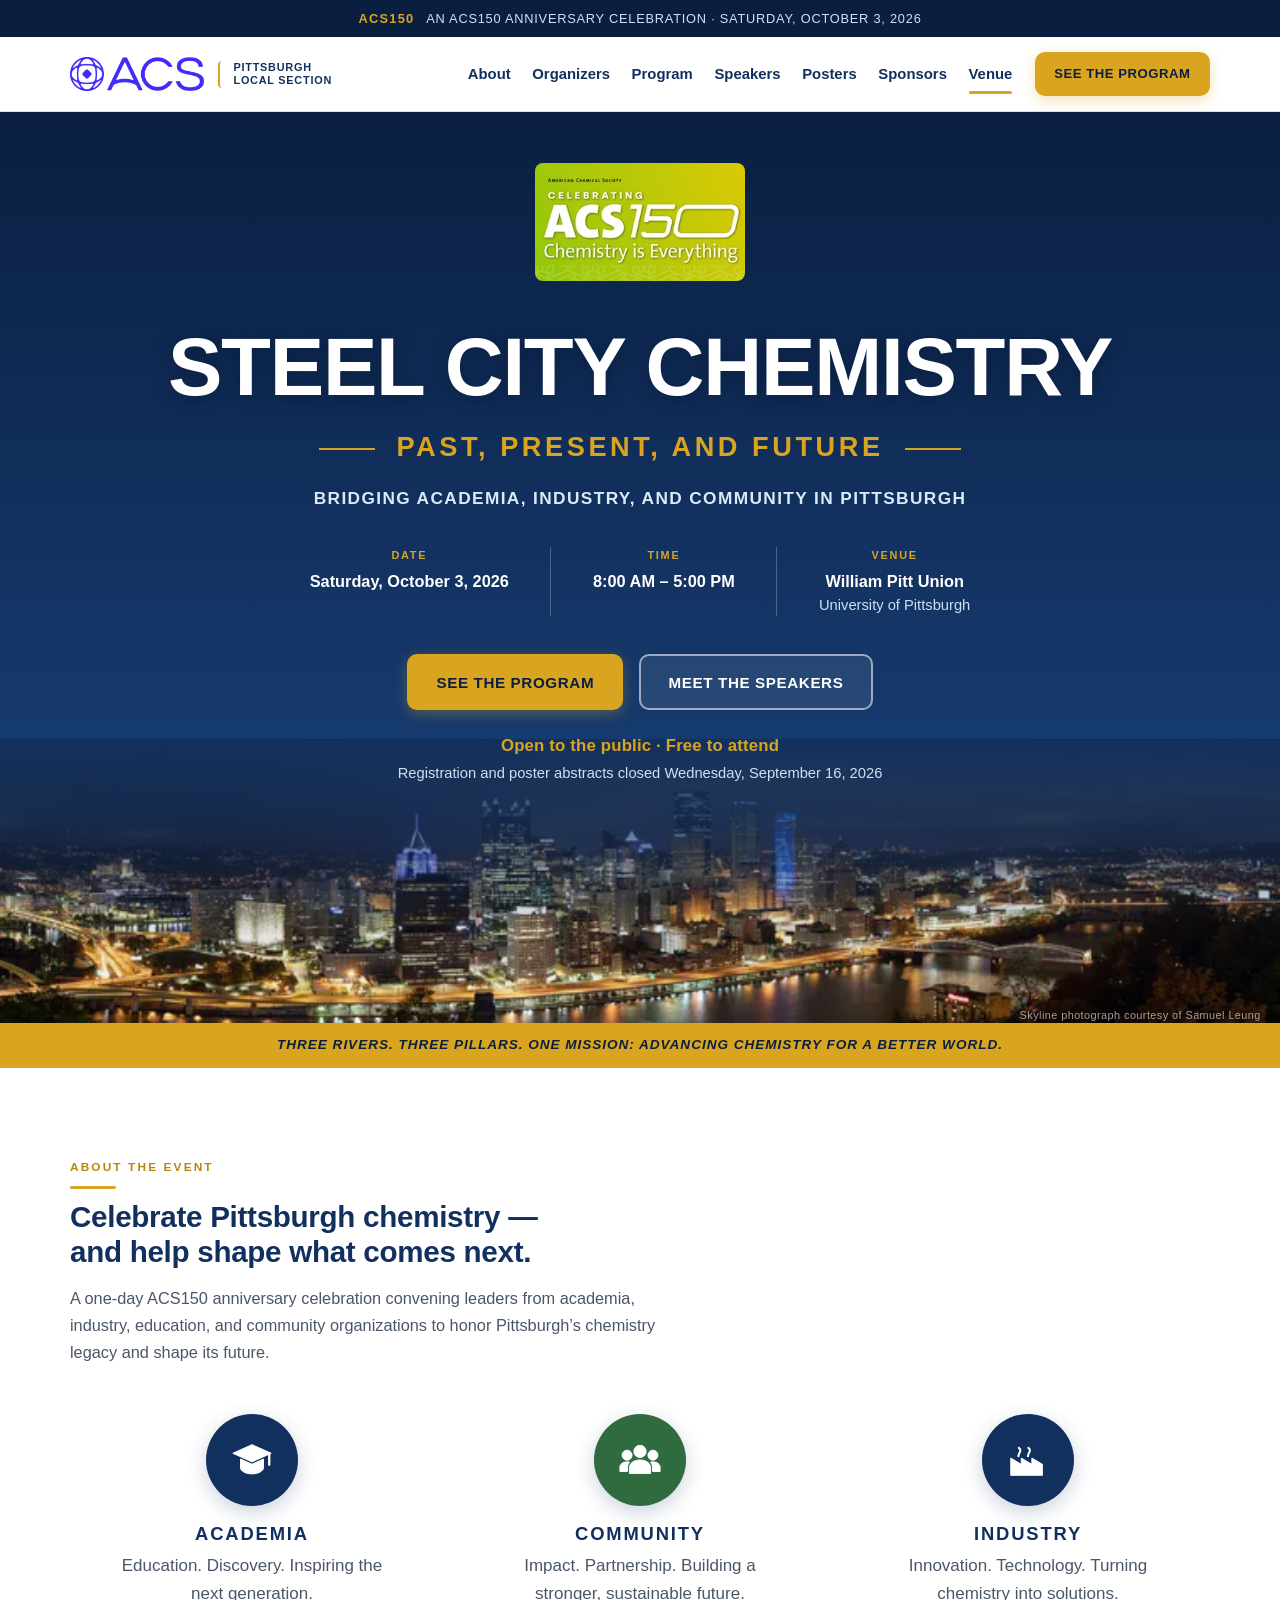
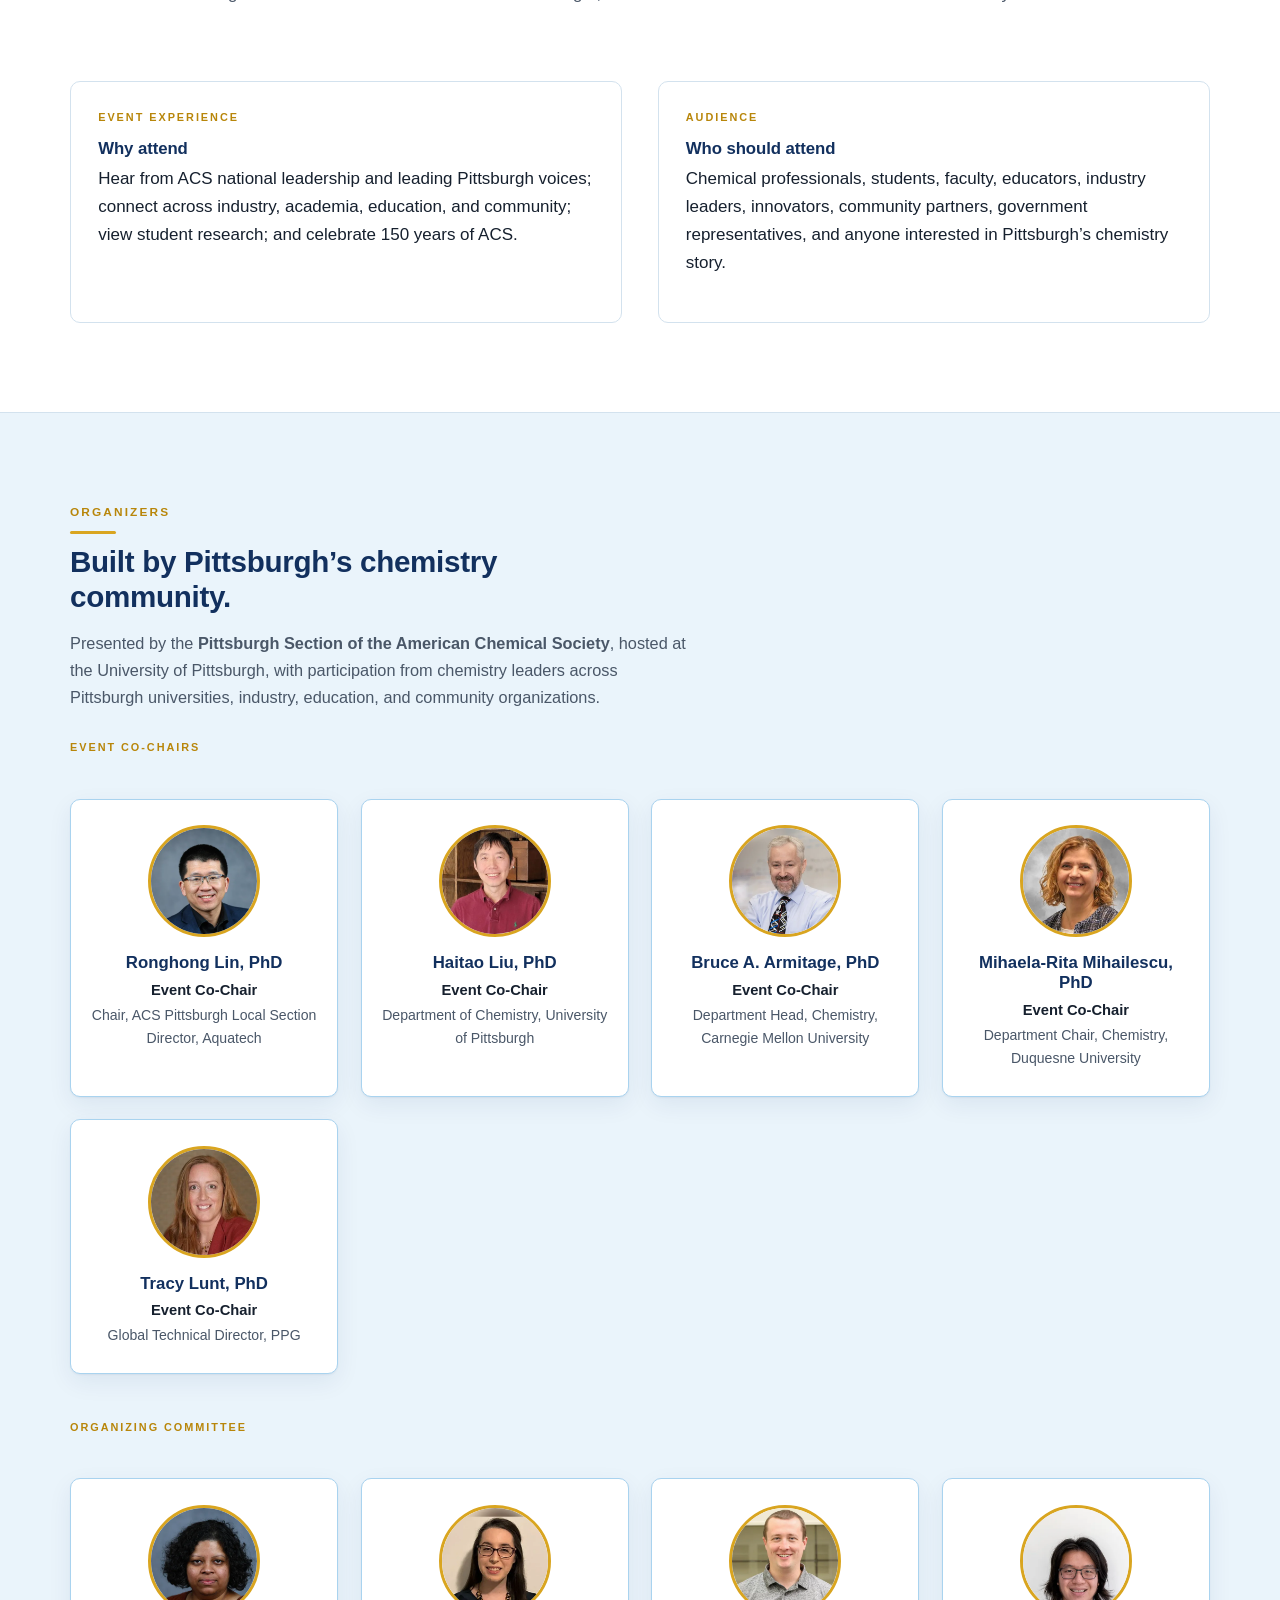
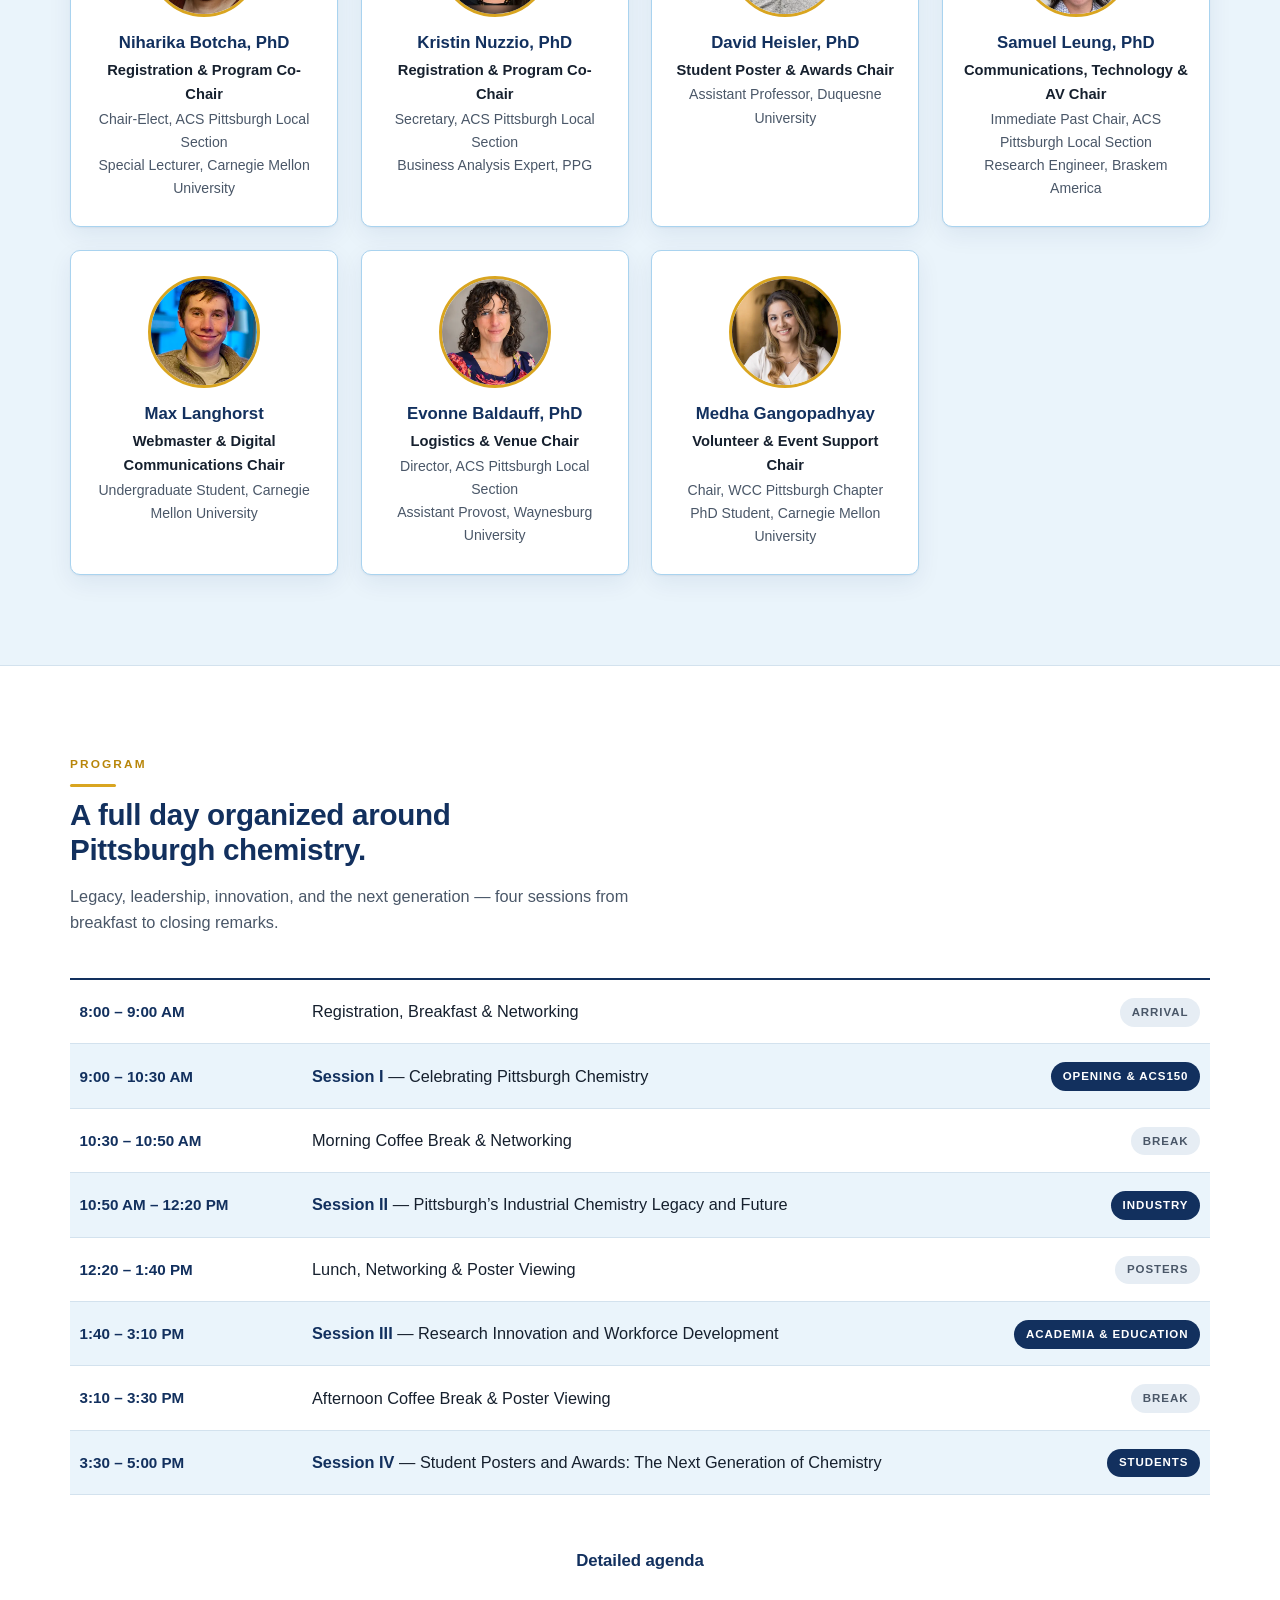
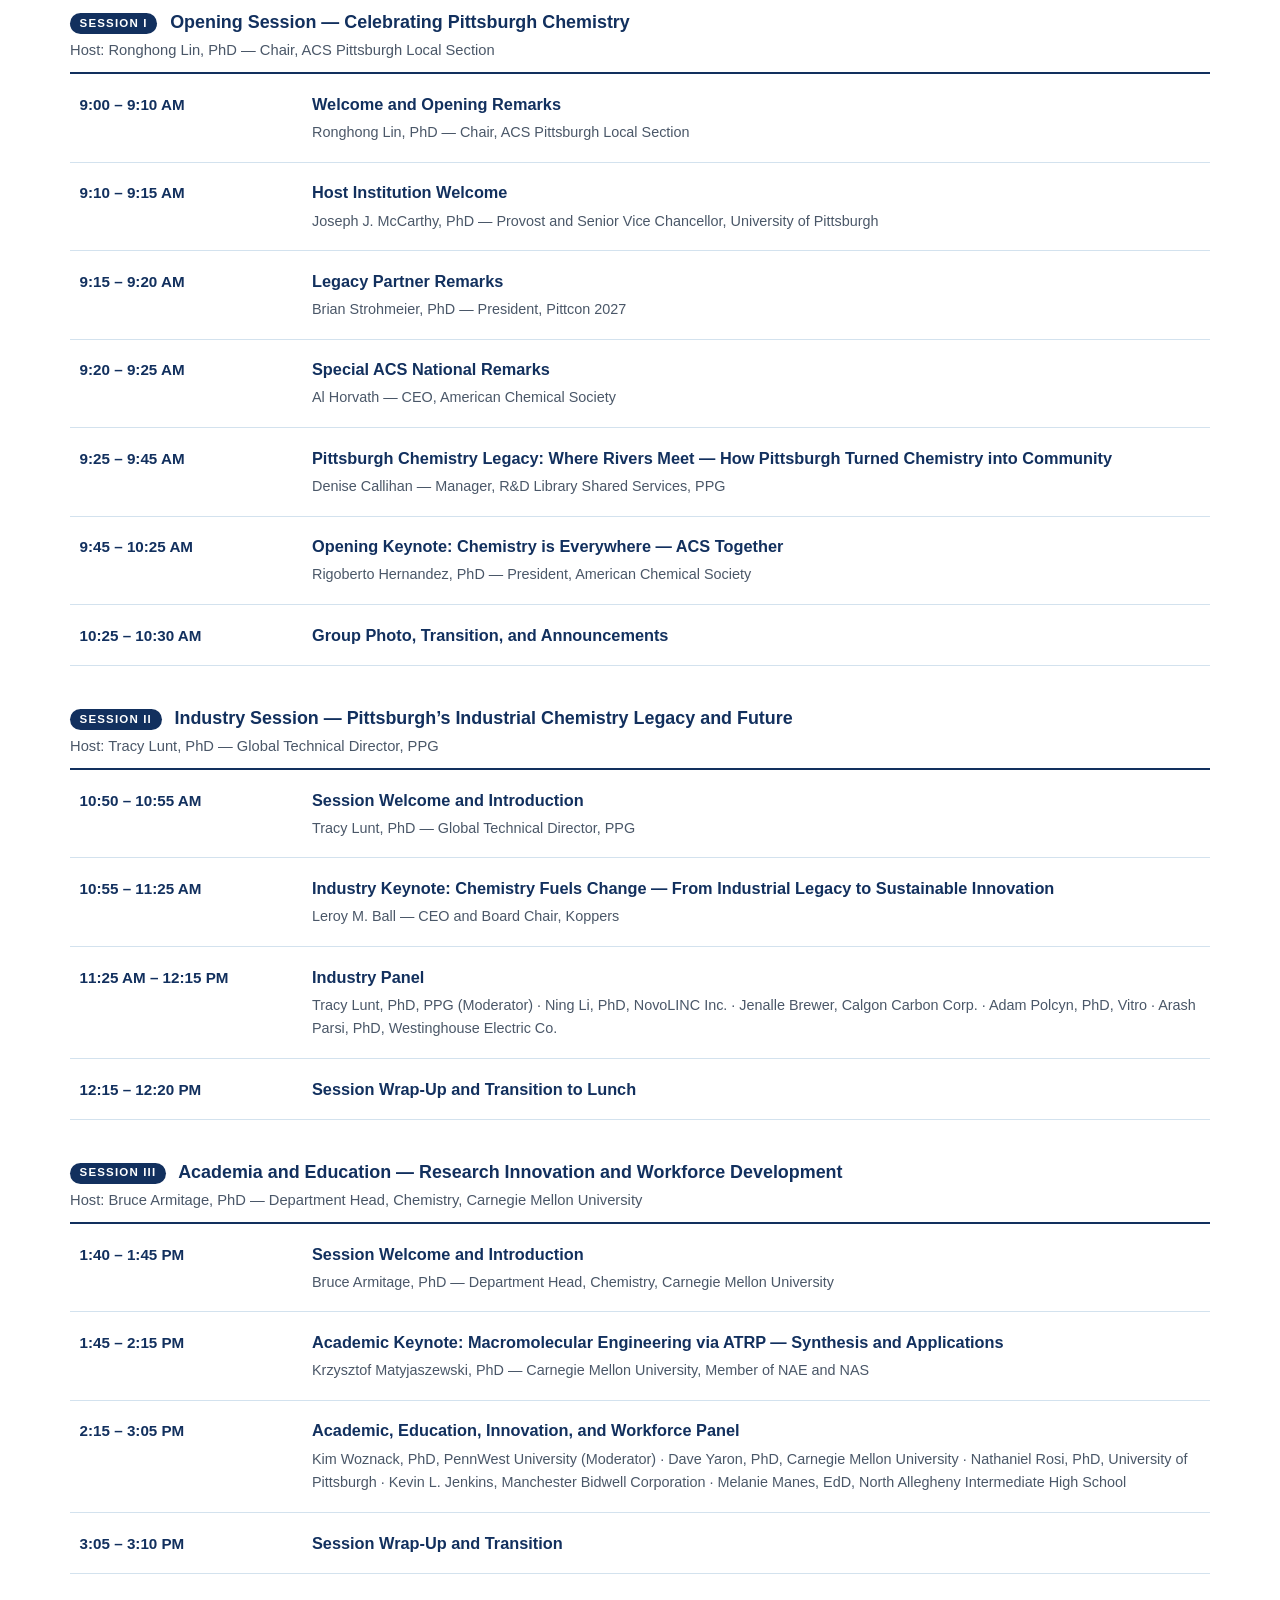
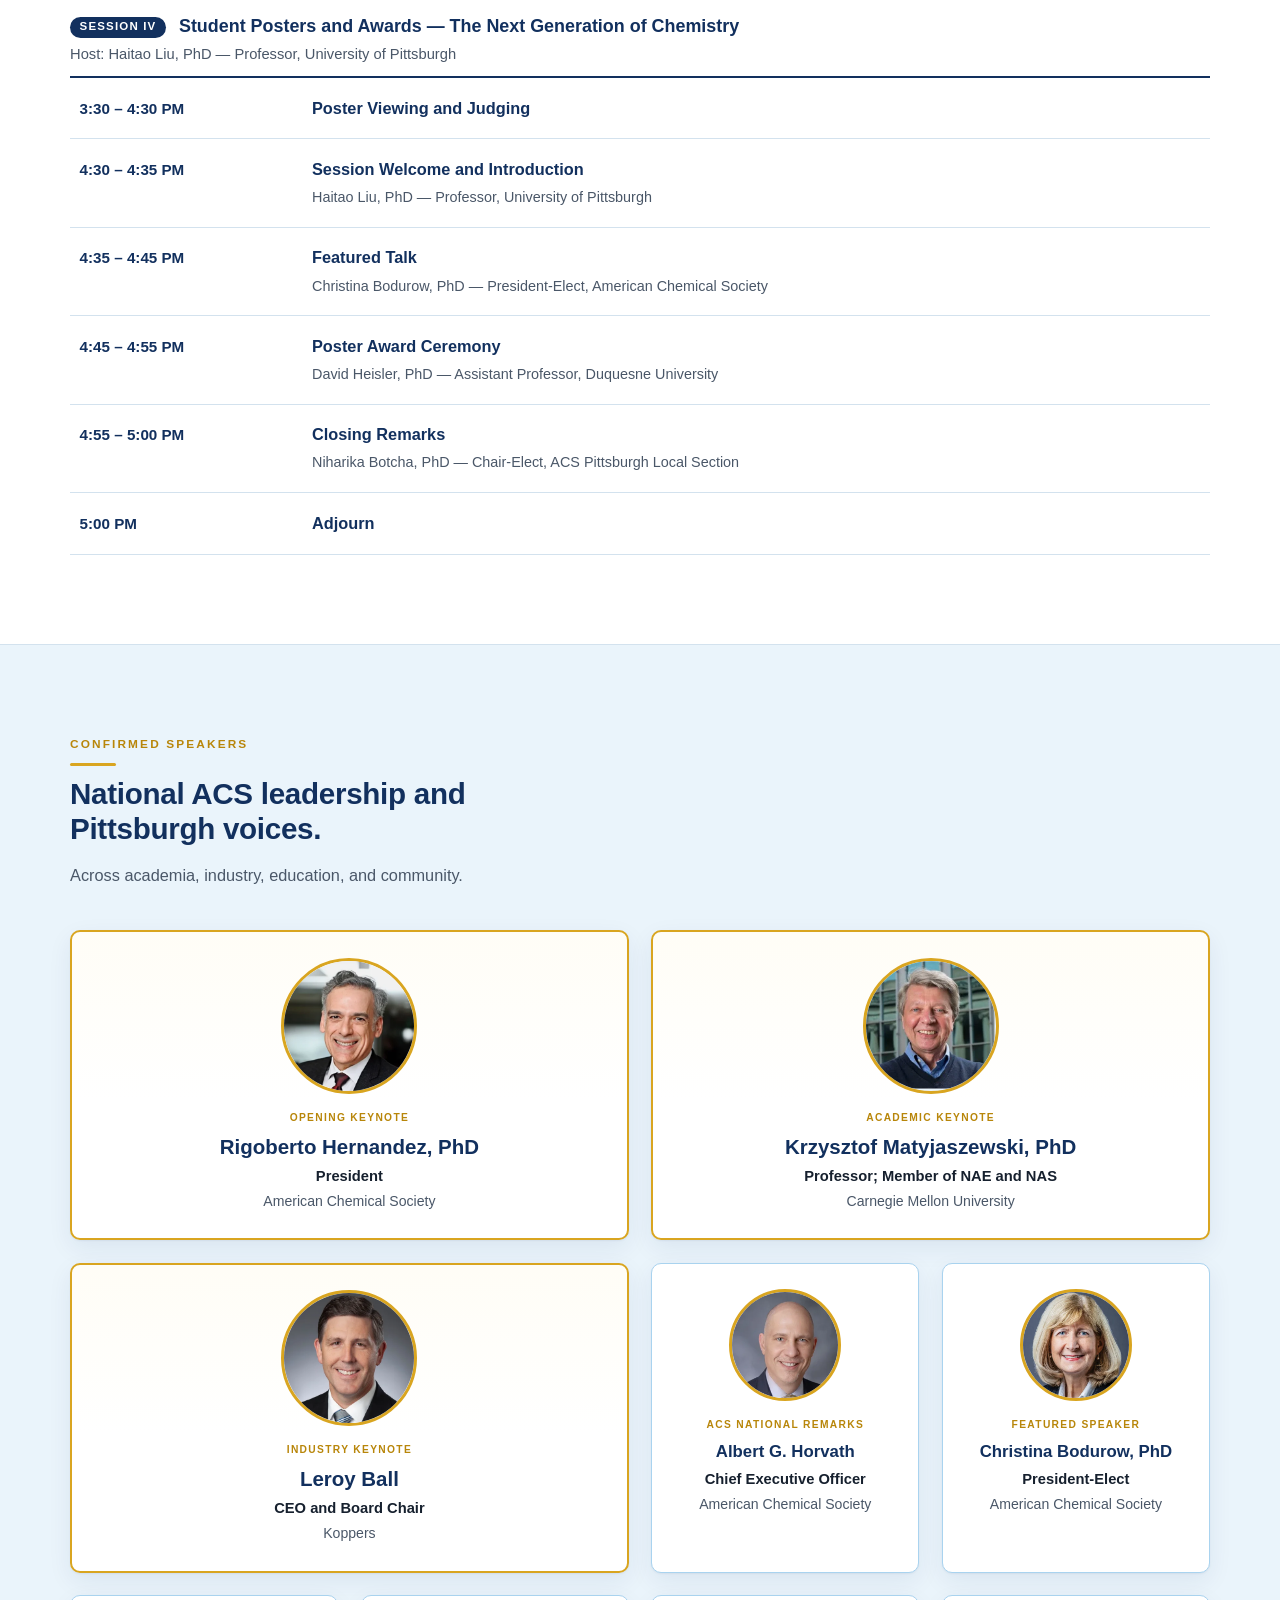
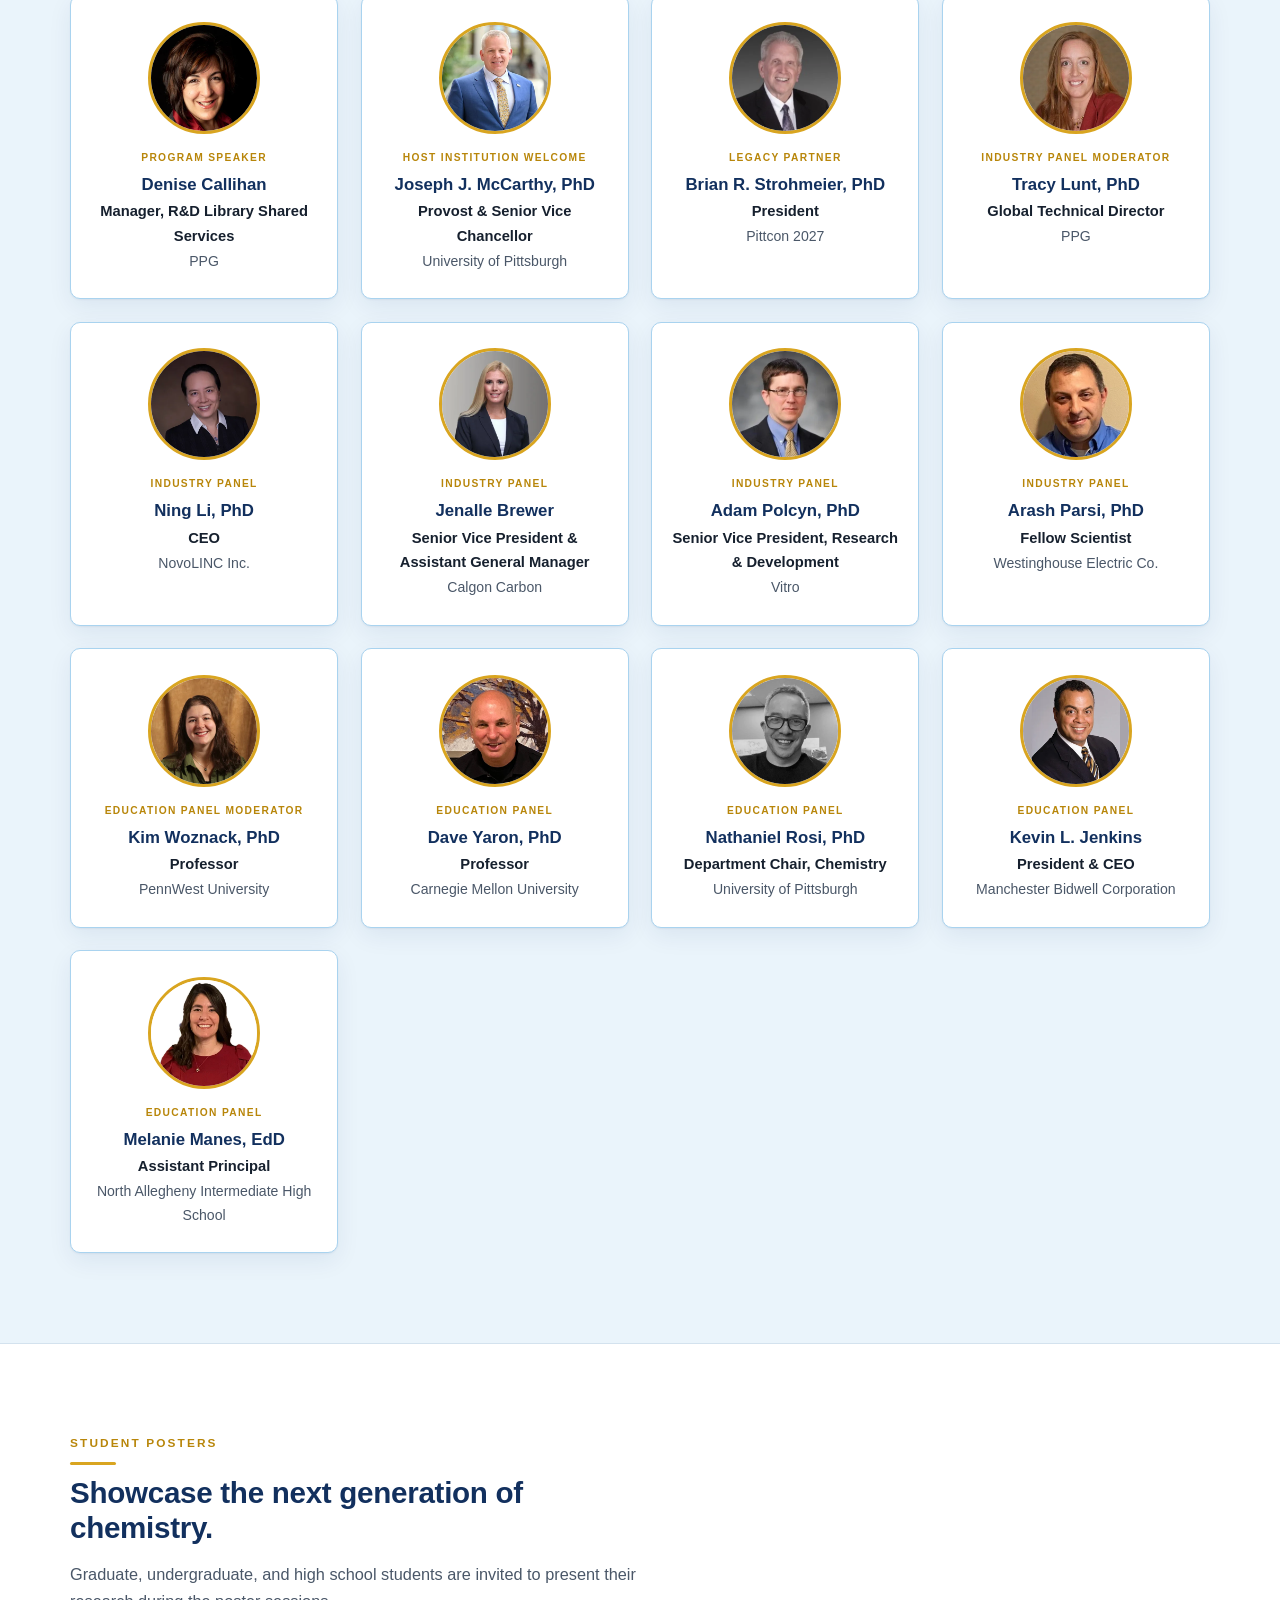
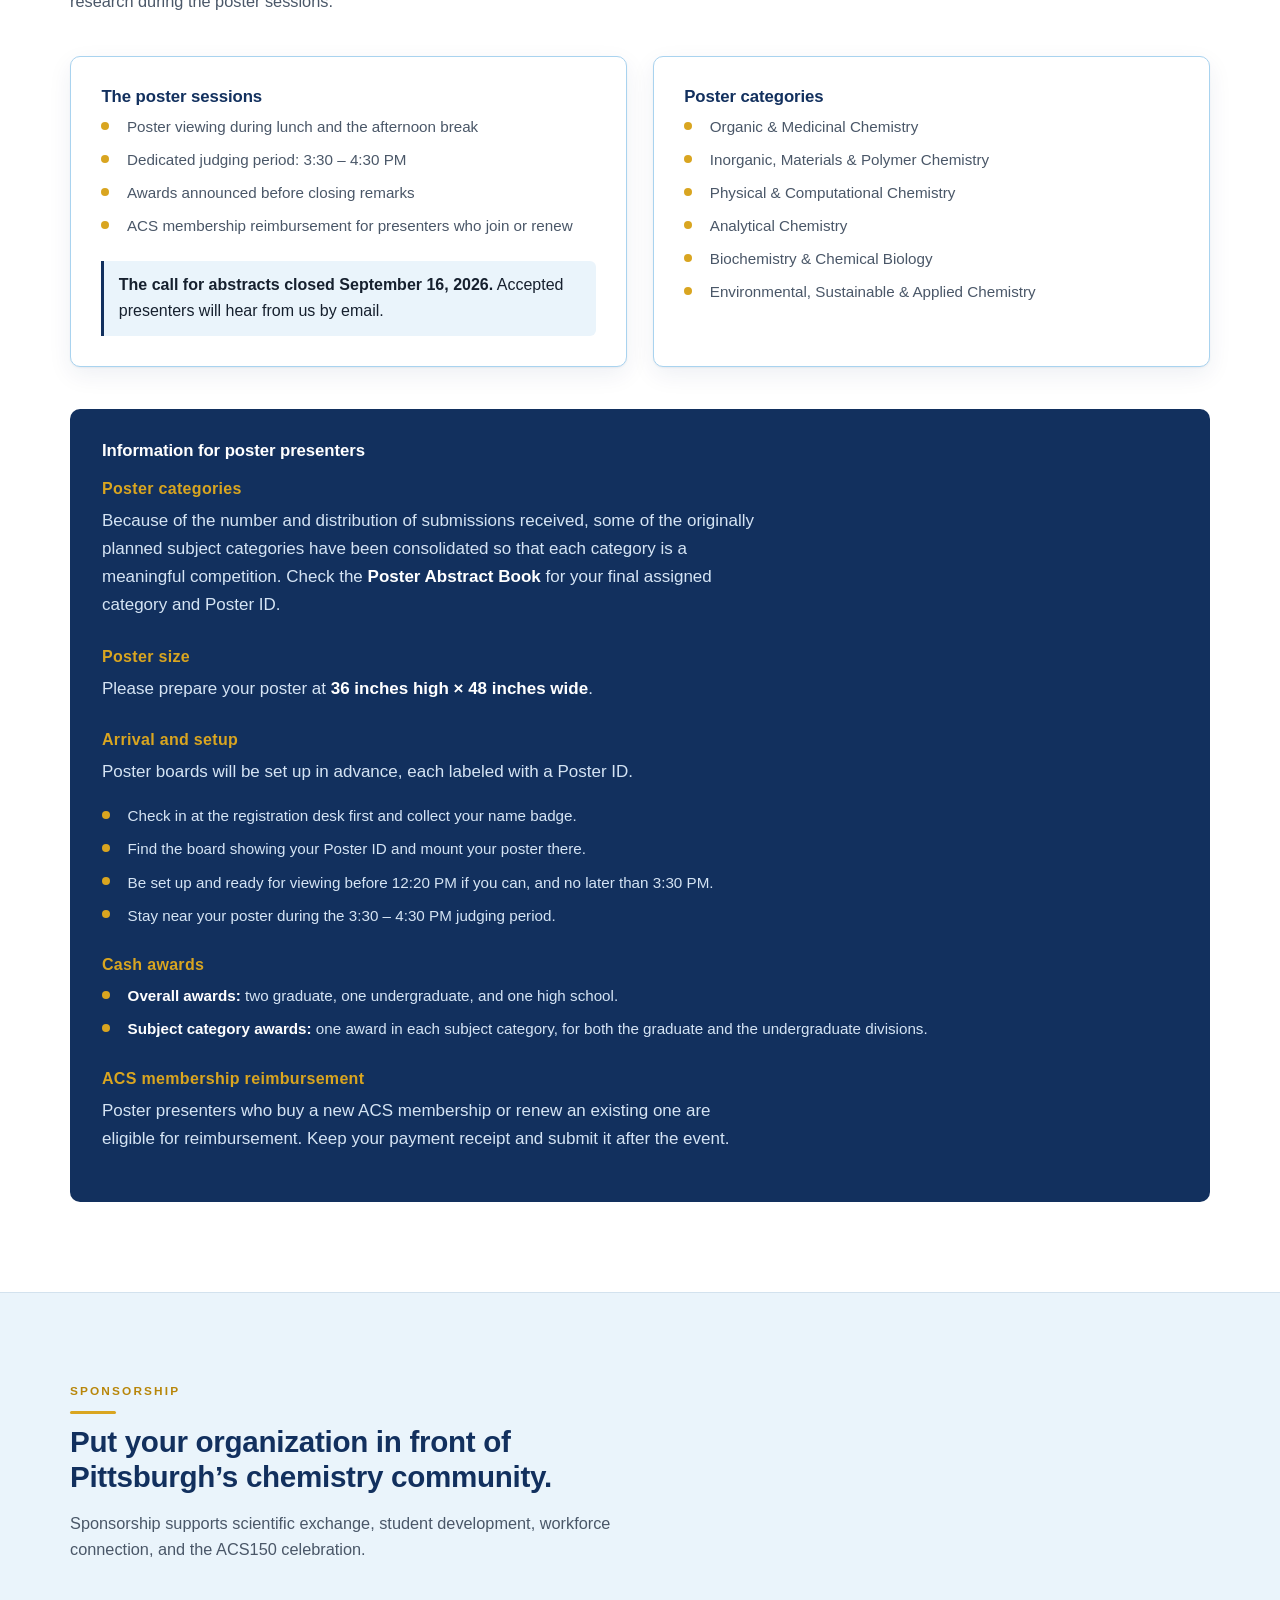
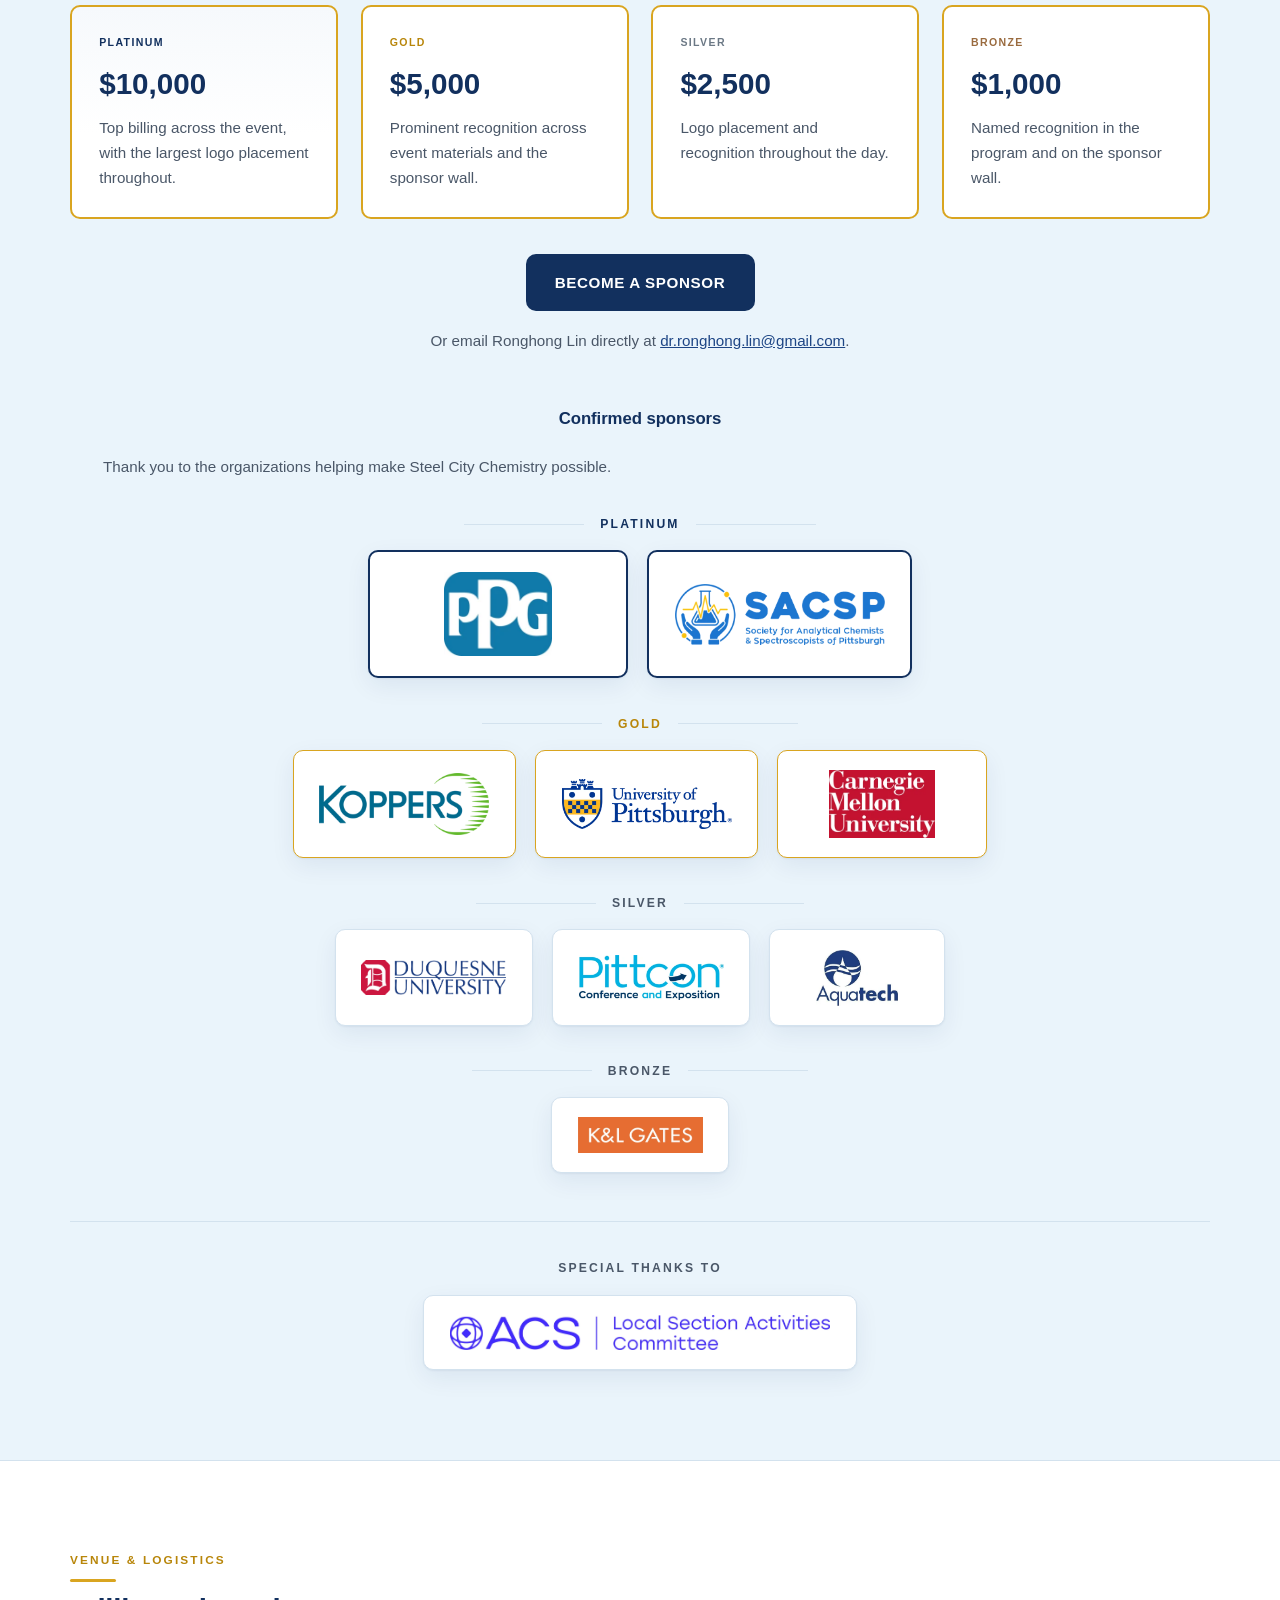
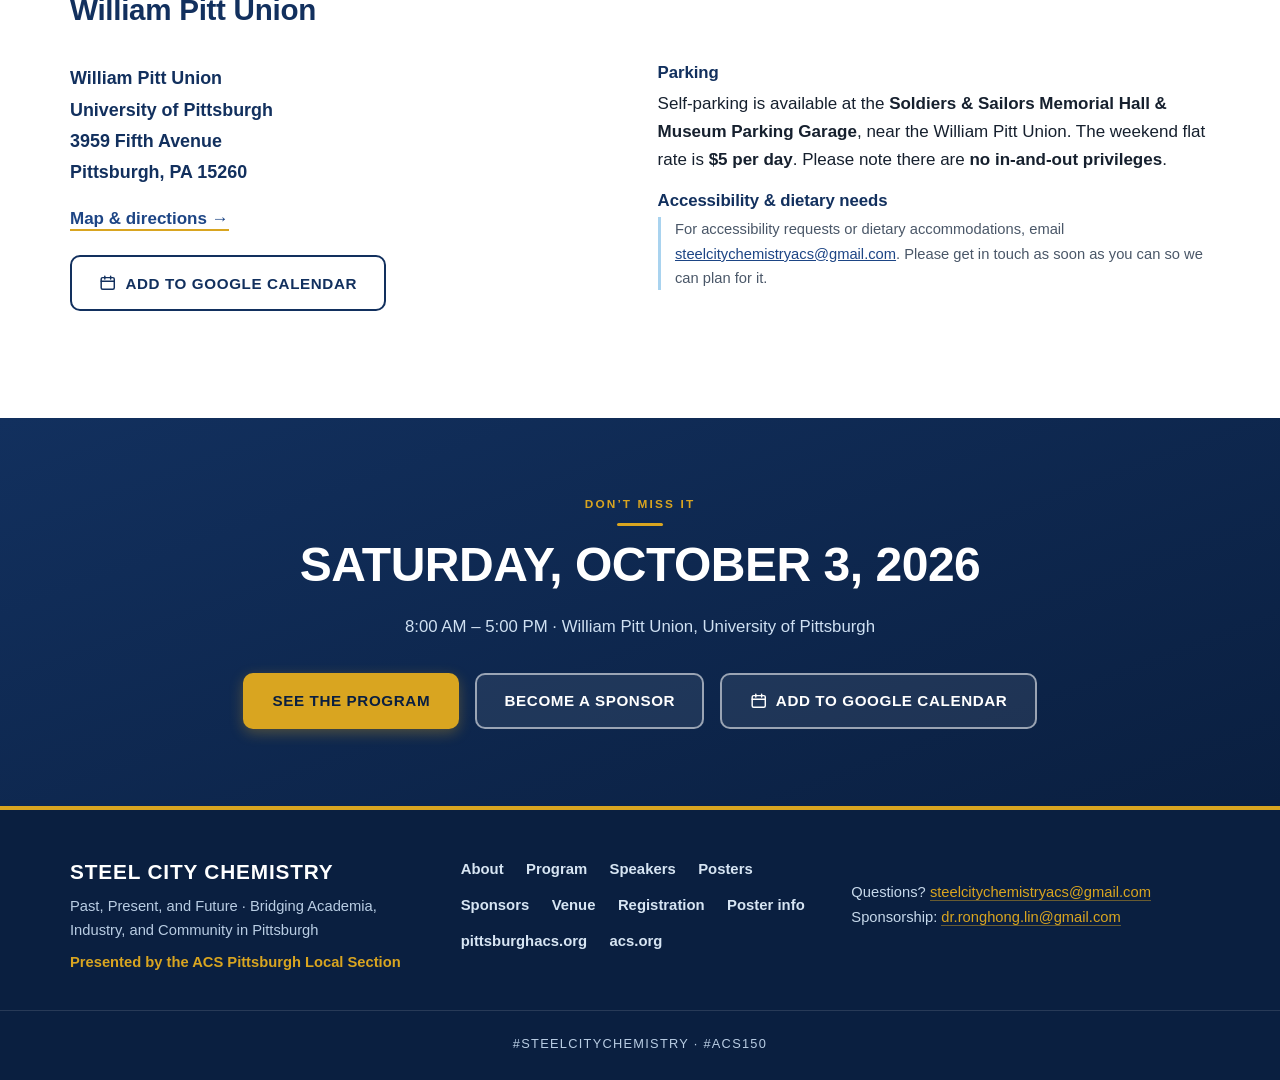
==== commit 683fd945: "Arash Parsi's headshot replaces the monogram placeholder Sent by Ronghong on 2026-09-29. Source is a" ====
--- a/site/index.html
+++ b/site/index.html
@@ -16,7 +16,7 @@
 <meta name="twitter:card" content="summary_large_image">
 <link rel="canonical" href="https://www.steelcitychemistry.com/">
 <link rel="icon" href="assets/img/favicon.svg" type="image/svg+xml">
-<link rel="stylesheet" href="styles.css?v=202609262025">
+<link rel="stylesheet" href="styles.css?v=202609290918">
 </head>
 <body>
 
@@ -69,10 +69,10 @@
 <section class="hero" id="top">
   <div class="hero__sky" aria-hidden="true"></div>
   <picture class="hero__art" aria-hidden="true">
-    <source media="(min-width: 1100px)" srcset="assets/img/hero-1536.webp?v=202609262025" type="image/webp">
-    <source media="(min-width: 700px)" srcset="assets/img/hero-1100.webp?v=202609262025" type="image/webp">
-    <source srcset="assets/img/hero-760.webp?v=202609262025" type="image/webp">
-    <img src="assets/img/hero-1536.jpg?v=202609262025" alt="" width="1536" height="350" fetchpriority="high" decoding="async">
+    <source media="(min-width: 1100px)" srcset="assets/img/hero-1536.webp?v=202609290918" type="image/webp">
+    <source media="(min-width: 700px)" srcset="assets/img/hero-1100.webp?v=202609290918" type="image/webp">
+    <source srcset="assets/img/hero-760.webp?v=202609290918" type="image/webp">
+    <img src="assets/img/hero-1536.jpg?v=202609290918" alt="" width="1536" height="350" fetchpriority="high" decoding="async">
   </picture>
 
   <div class="wrap hero__inner">
@@ -175,31 +175,31 @@
     <p class="eyebrow eyebrow--sm organizers__group organizers__group--first">Event Co-Chairs</p>
     <ul class="people people--organizers">
       <li class="person">
-        <picture><source srcset="assets/organizers/lin.webp?v=202609262025" type="image/webp"><img class="avatar" src="assets/organizers/lin.jpg?v=202609262025" alt="Ronghong Lin" width="400" height="400" loading="lazy" decoding="async"></picture>
+        <picture><source srcset="assets/organizers/lin.webp?v=202609290918" type="image/webp"><img class="avatar" src="assets/organizers/lin.jpg?v=202609290918" alt="Ronghong Lin" width="400" height="400" loading="lazy" decoding="async"></picture>
         <h3 class="person__name">Ronghong Lin, PhD</h3>
         <p class="person__role">Event Co-Chair</p>
         <p class="person__org">Chair, ACS Pittsburgh Local Section<br>Director, Aquatech</p>
       </li>
       <li class="person">
-        <picture><source srcset="assets/organizers/liu.webp?v=202609262025" type="image/webp"><img class="avatar" src="assets/organizers/liu.jpg?v=202609262025" alt="Haitao Liu" width="400" height="400" loading="lazy" decoding="async"></picture>
+        <picture><source srcset="assets/organizers/liu.webp?v=202609290918" type="image/webp"><img class="avatar" src="assets/organizers/liu.jpg?v=202609290918" alt="Haitao Liu" width="400" height="400" loading="lazy" decoding="async"></picture>
         <h3 class="person__name">Haitao Liu, PhD</h3>
         <p class="person__role">Event Co-Chair</p>
         <p class="person__org">Department of Chemistry, University of Pittsburgh</p>
       </li>
       <li class="person">
-        <picture><source srcset="assets/speakers/armitage.webp?v=202609262025" type="image/webp"><img class="avatar" src="assets/speakers/armitage.jpg?v=202609262025" alt="Bruce A. Armitage" width="400" height="400" loading="lazy" decoding="async"></picture>
+        <picture><source srcset="assets/speakers/armitage.webp?v=202609290918" type="image/webp"><img class="avatar" src="assets/speakers/armitage.jpg?v=202609290918" alt="Bruce A. Armitage" width="400" height="400" loading="lazy" decoding="async"></picture>
         <h3 class="person__name">Bruce A. Armitage, PhD</h3>
         <p class="person__role">Event Co-Chair</p>
         <p class="person__org">Department Head, Chemistry, Carnegie Mellon University</p>
       </li>
       <li class="person">
-        <picture><source srcset="assets/organizers/mihailescu.webp?v=202609262025" type="image/webp"><img class="avatar" src="assets/organizers/mihailescu.jpg?v=202609262025" alt="Mihaela-Rita Mihailescu" width="400" height="400" loading="lazy" decoding="async"></picture>
+        <picture><source srcset="assets/organizers/mihailescu.webp?v=202609290918" type="image/webp"><img class="avatar" src="assets/organizers/mihailescu.jpg?v=202609290918" alt="Mihaela-Rita Mihailescu" width="400" height="400" loading="lazy" decoding="async"></picture>
         <h3 class="person__name">Mihaela-Rita Mihailescu, PhD</h3>
         <p class="person__role">Event Co-Chair</p>
         <p class="person__org">Department Chair, Chemistry, Duquesne University</p>
       </li>
       <li class="person">
-        <picture><source srcset="assets/organizers/lunt.webp?v=202609262025" type="image/webp"><img class="avatar" src="assets/organizers/lunt.jpg?v=202609262025" alt="Tracy Lunt" width="400" height="400" loading="lazy" decoding="async"></picture>
+        <picture><source srcset="assets/organizers/lunt.webp?v=202609290918" type="image/webp"><img class="avatar" src="assets/organizers/lunt.jpg?v=202609290918" alt="Tracy Lunt" width="400" height="400" loading="lazy" decoding="async"></picture>
         <h3 class="person__name">Tracy Lunt, PhD</h3>
         <p class="person__role">Event Co-Chair</p>
         <p class="person__org">Global Technical Director, PPG</p>
@@ -208,43 +208,43 @@
     <p class="eyebrow eyebrow--sm organizers__group">Organizing Committee</p>
     <ul class="people people--organizers">
       <li class="person">
-        <picture><source srcset="assets/organizers/botcha.webp?v=202609262025" type="image/webp"><img class="avatar" src="assets/organizers/botcha.jpg?v=202609262025" alt="Niharika Botcha" width="400" height="400" loading="lazy" decoding="async"></picture>
+        <picture><source srcset="assets/organizers/botcha.webp?v=202609290918" type="image/webp"><img class="avatar" src="assets/organizers/botcha.jpg?v=202609290918" alt="Niharika Botcha" width="400" height="400" loading="lazy" decoding="async"></picture>
         <h3 class="person__name">Niharika Botcha, PhD</h3>
         <p class="person__role">Registration &amp; Program Co-Chair</p>
         <p class="person__org">Chair-Elect, ACS Pittsburgh Local Section<br>Special Lecturer, Carnegie Mellon University</p>
       </li>
       <li class="person">
-        <picture><source srcset="assets/organizers/nuzzio.webp?v=202609262025" type="image/webp"><img class="avatar" src="assets/organizers/nuzzio.jpg?v=202609262025" alt="Kristin Nuzzio" width="400" height="400" loading="lazy" decoding="async"></picture>
+        <picture><source srcset="assets/organizers/nuzzio.webp?v=202609290918" type="image/webp"><img class="avatar" src="assets/organizers/nuzzio.jpg?v=202609290918" alt="Kristin Nuzzio" width="400" height="400" loading="lazy" decoding="async"></picture>
         <h3 class="person__name">Kristin Nuzzio, PhD</h3>
         <p class="person__role">Registration &amp; Program Co-Chair</p>
         <p class="person__org">Secretary, ACS Pittsburgh Local Section<br>Business Analysis Expert, PPG</p>
       </li>
       <li class="person">
-        <picture><source srcset="assets/organizers/heisler.webp?v=202609262025" type="image/webp"><img class="avatar" src="assets/organizers/heisler.jpg?v=202609262025" alt="David Heisler" width="400" height="400" loading="lazy" decoding="async"></picture>
+        <picture><source srcset="assets/organizers/heisler.webp?v=202609290918" type="image/webp"><img class="avatar" src="assets/organizers/heisler.jpg?v=202609290918" alt="David Heisler" width="400" height="400" loading="lazy" decoding="async"></picture>
         <h3 class="person__name">David Heisler, PhD</h3>
         <p class="person__role">Student Poster &amp; Awards Chair</p>
         <p class="person__org">Assistant Professor, Duquesne University</p>
       </li>
       <li class="person">
-        <picture><source srcset="assets/organizers/leung.webp?v=202609262025" type="image/webp"><img class="avatar" src="assets/organizers/leung.jpg?v=202609262025" alt="Samuel Leung" width="400" height="400" loading="lazy" decoding="async"></picture>
+        <picture><source srcset="assets/organizers/leung.webp?v=202609290918" type="image/webp"><img class="avatar" src="assets/organizers/leung.jpg?v=202609290918" alt="Samuel Leung" width="400" height="400" loading="lazy" decoding="async"></picture>
         <h3 class="person__name">Samuel Leung, PhD</h3>
         <p class="person__role">Communications, Technology &amp; AV Chair</p>
         <p class="person__org">Immediate Past Chair, ACS Pittsburgh Local Section<br>Research Engineer, Braskem America</p>
       </li>
       <li class="person">
-        <picture><source srcset="assets/organizers/langhorst.webp?v=202609262025" type="image/webp"><img class="avatar" src="assets/organizers/langhorst.jpg?v=202609262025" alt="Max Langhorst" width="400" height="400" loading="lazy" decoding="async"></picture>
+        <picture><source srcset="assets/organizers/langhorst.webp?v=202609290918" type="image/webp"><img class="avatar" src="assets/organizers/langhorst.jpg?v=202609290918" alt="Max Langhorst" width="400" height="400" loading="lazy" decoding="async"></picture>
         <h3 class="person__name">Max Langhorst</h3>
         <p class="person__role">Webmaster &amp; Digital Communications Chair</p>
         <p class="person__org">Undergraduate Student, Carnegie Mellon University</p>
       </li>
       <li class="person">
-        <picture><source srcset="assets/organizers/baldauff.webp?v=202609262025" type="image/webp"><img class="avatar" src="assets/organizers/baldauff.jpg?v=202609262025" alt="Evonne Baldauff" width="400" height="400" loading="lazy" decoding="async"></picture>
+        <picture><source srcset="assets/organizers/baldauff.webp?v=202609290918" type="image/webp"><img class="avatar" src="assets/organizers/baldauff.jpg?v=202609290918" alt="Evonne Baldauff" width="400" height="400" loading="lazy" decoding="async"></picture>
         <h3 class="person__name">Evonne Baldauff, PhD</h3>
         <p class="person__role">Logistics &amp; Venue Chair</p>
         <p class="person__org">Director, ACS Pittsburgh Local Section<br>Assistant Provost, Waynesburg University</p>
       </li>
       <li class="person">
-        <picture><source srcset="assets/organizers/gangopadhyay.webp?v=202609262025" type="image/webp"><img class="avatar" src="assets/organizers/gangopadhyay.jpg?v=202609262025" alt="Medha Gangopadhyay" width="400" height="400" loading="lazy" decoding="async"></picture>
+        <picture><source srcset="assets/organizers/gangopadhyay.webp?v=202609290918" type="image/webp"><img class="avatar" src="assets/organizers/gangopadhyay.jpg?v=202609290918" alt="Medha Gangopadhyay" width="400" height="400" loading="lazy" decoding="async"></picture>
         <h3 class="person__name">Medha Gangopadhyay</h3>
         <p class="person__role">Volunteer &amp; Event Support Chair</p>
         <p class="person__org">Chair, WCC Pittsburgh Chapter<br>PhD Student, Carnegie Mellon University</p>
@@ -449,7 +449,7 @@
     <ul class="people people--speakers" id="speakerGrid">
 
       <li class="person person--featured" data-cat="acs">
-        <picture><source srcset="assets/speakers/hernandez.webp?v=202609262025" type="image/webp"><img class="avatar" src="assets/speakers/hernandez.jpg?v=202609262025" alt="Rigoberto Hernandez" width="400" height="400" loading="lazy" decoding="async"></picture>
+        <picture><source srcset="assets/speakers/hernandez.webp?v=202609290918" type="image/webp"><img class="avatar" src="assets/speakers/hernandez.jpg?v=202609290918" alt="Rigoberto Hernandez" width="400" height="400" loading="lazy" decoding="async"></picture>
         <p class="person__tag">Opening Keynote</p>
         <h3 class="person__name">Rigoberto Hernandez, PhD</h3>
         <p class="person__role">President</p>
@@ -457,7 +457,7 @@
       </li>
 
       <li class="person person--featured" data-cat="academia">
-        <picture><source srcset="assets/speakers/matyjaszewski.webp?v=202609262025" type="image/webp"><img class="avatar" src="assets/speakers/matyjaszewski.jpg?v=202609262025" alt="Krzysztof Matyjaszewski" width="400" height="400" loading="lazy" decoding="async"></picture>
+        <picture><source srcset="assets/speakers/matyjaszewski.webp?v=202609290918" type="image/webp"><img class="avatar" src="assets/speakers/matyjaszewski.jpg?v=202609290918" alt="Krzysztof Matyjaszewski" width="400" height="400" loading="lazy" decoding="async"></picture>
         <p class="person__tag">Academic Keynote</p>
         <h3 class="person__name">Krzysztof Matyjaszewski, PhD</h3>
         <p class="person__role">Professor; Member of NAE and NAS</p>
@@ -465,7 +465,7 @@
       </li>
 
       <li class="person person--featured" data-cat="industry">
-        <picture><source srcset="assets/speakers/ball.webp?v=202609262025" type="image/webp"><img class="avatar" src="assets/speakers/ball.jpg?v=202609262025" alt="Leroy Ball" width="400" height="400" loading="lazy" decoding="async"></picture>
+        <picture><source srcset="assets/speakers/ball.webp?v=202609290918" type="image/webp"><img class="avatar" src="assets/speakers/ball.jpg?v=202609290918" alt="Leroy Ball" width="400" height="400" loading="lazy" decoding="async"></picture>
         <p class="person__tag">Industry Keynote</p>
         <h3 class="person__name">Leroy Ball</h3>
         <p class="person__role">CEO and Board Chair</p>
@@ -473,7 +473,7 @@
       </li>
 
       <li class="person" data-cat="acs">
-        <picture><source srcset="assets/speakers/horvath.webp?v=202609262025" type="image/webp"><img class="avatar" src="assets/speakers/horvath.jpg?v=202609262025" alt="Albert G. Horvath" width="400" height="400" loading="lazy" decoding="async"></picture>
+        <picture><source srcset="assets/speakers/horvath.webp?v=202609290918" type="image/webp"><img class="avatar" src="assets/speakers/horvath.jpg?v=202609290918" alt="Albert G. Horvath" width="400" height="400" loading="lazy" decoding="async"></picture>
         <p class="person__tag">ACS National Remarks</p>
         <h3 class="person__name">Albert G. Horvath</h3>
         <p class="person__role">Chief Executive Officer</p>
@@ -481,7 +481,7 @@
       </li>
 
       <li class="person" data-cat="acs">
-        <picture><source srcset="assets/speakers/bodurow.webp?v=202609262025" type="image/webp"><img class="avatar" src="assets/speakers/bodurow.jpg?v=202609262025" alt="Christina Bodurow" width="400" height="400" loading="lazy" decoding="async"></picture>
+        <picture><source srcset="assets/speakers/bodurow.webp?v=202609290918" type="image/webp"><img class="avatar" src="assets/speakers/bodurow.jpg?v=202609290918" alt="Christina Bodurow" width="400" height="400" loading="lazy" decoding="async"></picture>
         <p class="person__tag">Featured Speaker</p>
         <h3 class="person__name">Christina Bodurow, PhD</h3>
         <p class="person__role">President-Elect</p>
@@ -489,7 +489,7 @@
       </li>
 
       <li class="person" data-cat="industry">
-        <picture><source srcset="assets/speakers/callihan.webp?v=202609262025" type="image/webp"><img class="avatar" src="assets/speakers/callihan.jpg?v=202609262025" alt="Denise Callihan" width="400" height="400" loading="lazy" decoding="async"></picture>
+        <picture><source srcset="assets/speakers/callihan.webp?v=202609290918" type="image/webp"><img class="avatar" src="assets/speakers/callihan.jpg?v=202609290918" alt="Denise Callihan" width="400" height="400" loading="lazy" decoding="async"></picture>
         <p class="person__tag">Program Speaker</p>
         <h3 class="person__name">Denise Callihan</h3>
         <p class="person__role">Manager, R&amp;D Library Shared Services</p>
@@ -497,7 +497,7 @@
       </li>
 
       <li class="person" data-cat="academia">
-        <picture><source srcset="assets/speakers/mccarthy.webp?v=202609262025" type="image/webp"><img class="avatar" src="assets/speakers/mccarthy.jpg?v=202609262025" alt="Joseph J. McCarthy" width="400" height="400" loading="lazy" decoding="async"></picture>
+        <picture><source srcset="assets/speakers/mccarthy.webp?v=202609290918" type="image/webp"><img class="avatar" src="assets/speakers/mccarthy.jpg?v=202609290918" alt="Joseph J. McCarthy" width="400" height="400" loading="lazy" decoding="async"></picture>
         <p class="person__tag">Host Institution Welcome</p>
         <h3 class="person__name">Joseph J. McCarthy, PhD</h3>
         <p class="person__role">Provost &amp; Senior Vice Chancellor</p>
@@ -505,7 +505,7 @@
       </li>
 
       <li class="person" data-cat="industry">
-        <picture><source srcset="assets/speakers/strohmeier.webp?v=202609262025" type="image/webp"><img class="avatar" src="assets/speakers/strohmeier.jpg?v=202609262025" alt="Brian R. Strohmeier" width="400" height="400" loading="lazy" decoding="async"></picture>
+        <picture><source srcset="assets/speakers/strohmeier.webp?v=202609290918" type="image/webp"><img class="avatar" src="assets/speakers/strohmeier.jpg?v=202609290918" alt="Brian R. Strohmeier" width="400" height="400" loading="lazy" decoding="async"></picture>
         <p class="person__tag">Legacy Partner</p>
         <h3 class="person__name">Brian R. Strohmeier, PhD</h3>
         <p class="person__role">President</p>
@@ -514,7 +514,7 @@
 
 
       <li class="person" data-cat="industry">
-        <picture><source srcset="assets/organizers/lunt.webp?v=202609262025" type="image/webp"><img class="avatar" src="assets/organizers/lunt.jpg?v=202609262025" alt="Tracy Lunt" width="400" height="400" loading="lazy" decoding="async"></picture>
+        <picture><source srcset="assets/organizers/lunt.webp?v=202609290918" type="image/webp"><img class="avatar" src="assets/organizers/lunt.jpg?v=202609290918" alt="Tracy Lunt" width="400" height="400" loading="lazy" decoding="async"></picture>
         <p class="person__tag">Industry Panel Moderator</p>
         <h3 class="person__name">Tracy Lunt, PhD</h3>
         <p class="person__role">Global Technical Director</p>
@@ -522,7 +522,7 @@
       </li>
 
       <li class="person" data-cat="industry">
-        <picture><source srcset="assets/speakers/li.webp?v=202609262025" type="image/webp"><img class="avatar" src="assets/speakers/li.jpg?v=202609262025" alt="Ning Li" width="400" height="400" loading="lazy" decoding="async"></picture>
+        <picture><source srcset="assets/speakers/li.webp?v=202609290918" type="image/webp"><img class="avatar" src="assets/speakers/li.jpg?v=202609290918" alt="Ning Li" width="400" height="400" loading="lazy" decoding="async"></picture>
         <p class="person__tag">Industry Panel</p>
         <h3 class="person__name">Ning Li, PhD</h3>
         <p class="person__role">CEO</p>
@@ -530,7 +530,7 @@
       </li>
 
       <li class="person" data-cat="industry">
-        <picture><source srcset="assets/speakers/brewer.webp?v=202609262025" type="image/webp"><img class="avatar" src="assets/speakers/brewer.jpg?v=202609262025" alt="Jenalle Brewer" width="400" height="400" loading="lazy" decoding="async"></picture>
+        <picture><source srcset="assets/speakers/brewer.webp?v=202609290918" type="image/webp"><img class="avatar" src="assets/speakers/brewer.jpg?v=202609290918" alt="Jenalle Brewer" width="400" height="400" loading="lazy" decoding="async"></picture>
         <p class="person__tag">Industry Panel</p>
         <h3 class="person__name">Jenalle Brewer</h3>
         <p class="person__role">Senior Vice President &amp; Assistant General Manager</p>
@@ -538,16 +538,15 @@
       </li>
 
       <li class="person" data-cat="industry">
-        <picture><source srcset="assets/speakers/polcyn.webp?v=202609262025" type="image/webp"><img class="avatar" src="assets/speakers/polcyn.jpg?v=202609262025" alt="Adam Polcyn" width="400" height="400" loading="lazy" decoding="async"></picture>
+        <picture><source srcset="assets/speakers/polcyn.webp?v=202609290918" type="image/webp"><img class="avatar" src="assets/speakers/polcyn.jpg?v=202609290918" alt="Adam Polcyn" width="400" height="400" loading="lazy" decoding="async"></picture>
         <p class="person__tag">Industry Panel</p>
         <h3 class="person__name">Adam Polcyn, PhD</h3>
         <p class="person__role">Senior Vice President, Research &amp; Development</p>
         <p class="person__org">Vitro</p>
       </li>
 
-      <!-- Headshot still to come from the organizers. -->
       <li class="person" data-cat="industry">
-        <span class="avatar avatar--mono" aria-hidden="true">AP</span>
+        <picture><source srcset="assets/speakers/parsi.webp?v=202609290918" type="image/webp"><img class="avatar" src="assets/speakers/parsi.jpg?v=202609290918" alt="Arash Parsi" width="400" height="400" loading="lazy" decoding="async"></picture>
         <p class="person__tag">Industry Panel</p>
         <h3 class="person__name">Arash Parsi, PhD</h3>
         <p class="person__role">Fellow Scientist</p>
@@ -555,7 +554,7 @@
       </li>
 
       <li class="person" data-cat="education">
-        <picture><source srcset="assets/speakers/woznack.webp?v=202609262025" type="image/webp"><img class="avatar" src="assets/speakers/woznack.jpg?v=202609262025" alt="Kim Woznack" width="400" height="400" loading="lazy" decoding="async"></picture>
+        <picture><source srcset="assets/speakers/woznack.webp?v=202609290918" type="image/webp"><img class="avatar" src="assets/speakers/woznack.jpg?v=202609290918" alt="Kim Woznack" width="400" height="400" loading="lazy" decoding="async"></picture>
         <p class="person__tag">Education Panel Moderator</p>
         <h3 class="person__name">Kim Woznack, PhD</h3>
         <p class="person__role">Professor</p>
@@ -563,7 +562,7 @@
       </li>
 
       <li class="person" data-cat="education">
-        <picture><source srcset="assets/speakers/yaron.webp?v=202609262025" type="image/webp"><img class="avatar" src="assets/speakers/yaron.jpg?v=202609262025" alt="Dave Yaron" width="400" height="400" loading="lazy" decoding="async"></picture>
+        <picture><source srcset="assets/speakers/yaron.webp?v=202609290918" type="image/webp"><img class="avatar" src="assets/speakers/yaron.jpg?v=202609290918" alt="Dave Yaron" width="400" height="400" loading="lazy" decoding="async"></picture>
         <p class="person__tag">Education Panel</p>
         <h3 class="person__name">Dave Yaron, PhD</h3>
         <p class="person__role">Professor</p>
@@ -571,7 +570,7 @@
       </li>
 
       <li class="person" data-cat="education">
-        <picture><source srcset="assets/speakers/rosi.webp?v=202609262025" type="image/webp"><img class="avatar" src="assets/speakers/rosi.jpg?v=202609262025" alt="Nathaniel Rosi" width="400" height="400" loading="lazy" decoding="async"></picture>
+        <picture><source srcset="assets/speakers/rosi.webp?v=202609290918" type="image/webp"><img class="avatar" src="assets/speakers/rosi.jpg?v=202609290918" alt="Nathaniel Rosi" width="400" height="400" loading="lazy" decoding="async"></picture>
         <p class="person__tag">Education Panel</p>
         <h3 class="person__name">Nathaniel Rosi, PhD</h3>
         <p class="person__role">Department Chair, Chemistry</p>
@@ -579,7 +578,7 @@
       </li>
 
       <li class="person" data-cat="education">
-        <picture><source srcset="assets/speakers/jenkins.webp?v=202609262025" type="image/webp"><img class="avatar" src="assets/speakers/jenkins.jpg?v=202609262025" alt="Kevin L. Jenkins" width="400" height="400" loading="lazy" decoding="async"></picture>
+        <picture><source srcset="assets/speakers/jenkins.webp?v=202609290918" type="image/webp"><img class="avatar" src="assets/speakers/jenkins.jpg?v=202609290918" alt="Kevin L. Jenkins" width="400" height="400" loading="lazy" decoding="async"></picture>
         <p class="person__tag">Education Panel</p>
         <h3 class="person__name">Kevin L. Jenkins</h3>
         <p class="person__role">President &amp; CEO</p>
@@ -587,7 +586,7 @@
       </li>
 
       <li class="person" data-cat="education">
-        <picture><source srcset="assets/speakers/manes.webp?v=202609262025" type="image/webp"><img class="avatar" src="assets/speakers/manes.jpg?v=202609262025" alt="Melanie Manes" width="400" height="400" loading="lazy" decoding="async"></picture>
+        <picture><source srcset="assets/speakers/manes.webp?v=202609290918" type="image/webp"><img class="avatar" src="assets/speakers/manes.jpg?v=202609290918" alt="Melanie Manes" width="400" height="400" loading="lazy" decoding="async"></picture>
         <p class="person__tag">Education Panel</p>
         <h3 class="person__name">Melanie Manes, EdD</h3>
         <p class="person__role">Assistant Principal</p>
@@ -727,9 +726,9 @@
       <p class="tier__label tier__label--platinum">Platinum</p>
       <ul class="logos logos--platinum">
         <li class="logo"><a href="https://www.ppg.com" target="_blank" rel="noopener"
-             aria-label="PPG (opens in a new tab)" title="PPG"><picture><source srcset="assets/sponsors/ppg.webp?v=202609262025" type="image/webp"><img src="assets/sponsors/ppg.png?v=202609262025" alt="PPG" loading="lazy" decoding="async"></picture></a></li>
+             aria-label="PPG (opens in a new tab)" title="PPG"><picture><source srcset="assets/sponsors/ppg.webp?v=202609290918" type="image/webp"><img src="assets/sponsors/ppg.png?v=202609290918" alt="PPG" loading="lazy" decoding="async"></picture></a></li>
         <li class="logo"><a href="https://chemistryoutreach.org" target="_blank" rel="noopener"
-             aria-label="SACSP (opens in a new tab)" title="SACSP"><picture><source srcset="assets/sponsors/sacsp.webp?v=202609262025" type="image/webp"><img src="assets/sponsors/sacsp.png?v=202609262025" alt="SACSP — Society for Analytical Chemists & Spectroscopists of Pittsburgh" loading="lazy" decoding="async"></picture></a></li>
+             aria-label="SACSP (opens in a new tab)" title="SACSP"><picture><source srcset="assets/sponsors/sacsp.webp?v=202609290918" type="image/webp"><img src="assets/sponsors/sacsp.png?v=202609290918" alt="SACSP — Society for Analytical Chemists & Spectroscopists of Pittsburgh" loading="lazy" decoding="async"></picture></a></li>
       </ul>
     </div>
 
@@ -737,11 +736,11 @@
       <p class="tier__label tier__label--gold">Gold</p>
       <ul class="logos logos--gold">
         <li class="logo"><a href="https://www.koppers.com" target="_blank" rel="noopener"
-             aria-label="Koppers (opens in a new tab)" title="Koppers"><picture><source srcset="assets/sponsors/koppers.webp?v=202609262025" type="image/webp"><img src="assets/sponsors/koppers.png?v=202609262025" alt="Koppers" loading="lazy" decoding="async"></picture></a></li>
+             aria-label="Koppers (opens in a new tab)" title="Koppers"><picture><source srcset="assets/sponsors/koppers.webp?v=202609290918" type="image/webp"><img src="assets/sponsors/koppers.png?v=202609290918" alt="Koppers" loading="lazy" decoding="async"></picture></a></li>
         <li class="logo"><a href="https://www.chem.pitt.edu" target="_blank" rel="noopener"
-             aria-label="University of Pittsburgh (opens in a new tab)" title="University of Pittsburgh"><picture><source srcset="assets/sponsors/pitt.webp?v=202609262025" type="image/webp"><img src="assets/sponsors/pitt.png?v=202609262025" alt="University of Pittsburgh" loading="lazy" decoding="async"></picture></a></li>
+             aria-label="University of Pittsburgh (opens in a new tab)" title="University of Pittsburgh"><picture><source srcset="assets/sponsors/pitt.webp?v=202609290918" type="image/webp"><img src="assets/sponsors/pitt.png?v=202609290918" alt="University of Pittsburgh" loading="lazy" decoding="async"></picture></a></li>
         <li class="logo"><a href="https://www.cmu.edu/chemistry" target="_blank" rel="noopener"
-             aria-label="Carnegie Mellon University (opens in a new tab)" title="Carnegie Mellon University"><picture><source srcset="assets/sponsors/cmu.webp?v=202609262025" type="image/webp"><img src="assets/sponsors/cmu.png?v=202609262025" alt="Carnegie Mellon University" loading="lazy" decoding="async"></picture></a></li>
+             aria-label="Carnegie Mellon University (opens in a new tab)" title="Carnegie Mellon University"><picture><source srcset="assets/sponsors/cmu.webp?v=202609290918" type="image/webp"><img src="assets/sponsors/cmu.png?v=202609290918" alt="Carnegie Mellon University" loading="lazy" decoding="async"></picture></a></li>
       </ul>
     </div>
 
@@ -749,11 +748,11 @@
       <p class="tier__label tier__label--silver">Silver</p>
       <ul class="logos logos--silver">
         <li class="logo"><a href="https://www.duq.edu" target="_blank" rel="noopener"
-             aria-label="Duquesne University (opens in a new tab)" title="Duquesne University"><picture><source srcset="assets/sponsors/duquesne.webp?v=202609262025" type="image/webp"><img src="assets/sponsors/duquesne.png?v=202609262025" alt="Duquesne University" loading="lazy" decoding="async"></picture></a></li>
+             aria-label="Duquesne University (opens in a new tab)" title="Duquesne University"><picture><source srcset="assets/sponsors/duquesne.webp?v=202609290918" type="image/webp"><img src="assets/sponsors/duquesne.png?v=202609290918" alt="Duquesne University" loading="lazy" decoding="async"></picture></a></li>
         <li class="logo"><a href="https://pittcon.org" target="_blank" rel="noopener"
-             aria-label="Pittcon Conference and Exposition (opens in a new tab)" title="Pittcon Conference and Exposition"><picture><source srcset="assets/sponsors/pittcon.webp?v=202609262025" type="image/webp"><img src="assets/sponsors/pittcon.png?v=202609262025" alt="Pittcon Conference and Exposition" loading="lazy" decoding="async"></picture></a></li>
+             aria-label="Pittcon Conference and Exposition (opens in a new tab)" title="Pittcon Conference and Exposition"><picture><source srcset="assets/sponsors/pittcon.webp?v=202609290918" type="image/webp"><img src="assets/sponsors/pittcon.png?v=202609290918" alt="Pittcon Conference and Exposition" loading="lazy" decoding="async"></picture></a></li>
         <li class="logo"><a href="https://www.aquatech.com" target="_blank" rel="noopener"
-             aria-label="Aquatech International (opens in a new tab)" title="Aquatech International"><picture><source srcset="assets/sponsors/aquatech.webp?v=202609262025" type="image/webp"><img src="assets/sponsors/aquatech.png?v=202609262025" alt="Aquatech International" loading="lazy" decoding="async"></picture></a></li>
+             aria-label="Aquatech International (opens in a new tab)" title="Aquatech International"><picture><source srcset="assets/sponsors/aquatech.webp?v=202609290918" type="image/webp"><img src="assets/sponsors/aquatech.png?v=202609290918" alt="Aquatech International" loading="lazy" decoding="async"></picture></a></li>
       </ul>
     </div>
 
@@ -761,7 +760,7 @@
       <p class="tier__label tier__label--bronze">Bronze</p>
       <ul class="logos logos--bronze">
         <li class="logo"><a href="https://www.klgates.com" target="_blank" rel="noopener"
-             aria-label="K&amp;L Gates (opens in a new tab)" title="K&amp;L Gates"><picture><source srcset="assets/sponsors/klgates.webp?v=202609262025" type="image/webp"><img src="assets/sponsors/klgates.png?v=202609262025" alt="K&amp;L Gates" loading="lazy" decoding="async"></picture></a></li>
+             aria-label="K&amp;L Gates (opens in a new tab)" title="K&amp;L Gates"><picture><source srcset="assets/sponsors/klgates.webp?v=202609290918" type="image/webp"><img src="assets/sponsors/klgates.png?v=202609290918" alt="K&amp;L Gates" loading="lazy" decoding="async"></picture></a></li>
       </ul>
     </div>
 
@@ -769,7 +768,7 @@
       <p class="thanks-to__label">Special thanks to</p>
       <ul class="logos logos--thanks">
         <li class="logo"><a href="https://www.acs.org/150.html" target="_blank" rel="noopener"
-             aria-label="ACS Local Section Activities Committee (opens in a new tab)" title="ACS Local Section Activities Committee"><picture><source srcset="assets/sponsors/lsac.webp?v=202609262025" type="image/webp"><img src="assets/sponsors/lsac.png?v=202609262025" alt="ACS Local Section Activities Committee" loading="lazy" decoding="async"></picture></a></li>
+             aria-label="ACS Local Section Activities Committee (opens in a new tab)" title="ACS Local Section Activities Committee"><picture><source srcset="assets/sponsors/lsac.webp?v=202609290918" type="image/webp"><img src="assets/sponsors/lsac.png?v=202609290918" alt="ACS Local Section Activities Committee" loading="lazy" decoding="async"></picture></a></li>
       </ul>
     </div>
   </div>
@@ -869,7 +868,7 @@
   <p class="site-footer__tags">#SteelCityChemistry · #ACS150</p>
 </footer>
 
-<script src="profile.js?v=202609262025" defer></script>
-<script src="main.js?v=202609262025" defer></script>
+<script src="profile.js?v=202609290918" defer></script>
+<script src="main.js?v=202609290918" defer></script>
 </body>
 </html>
